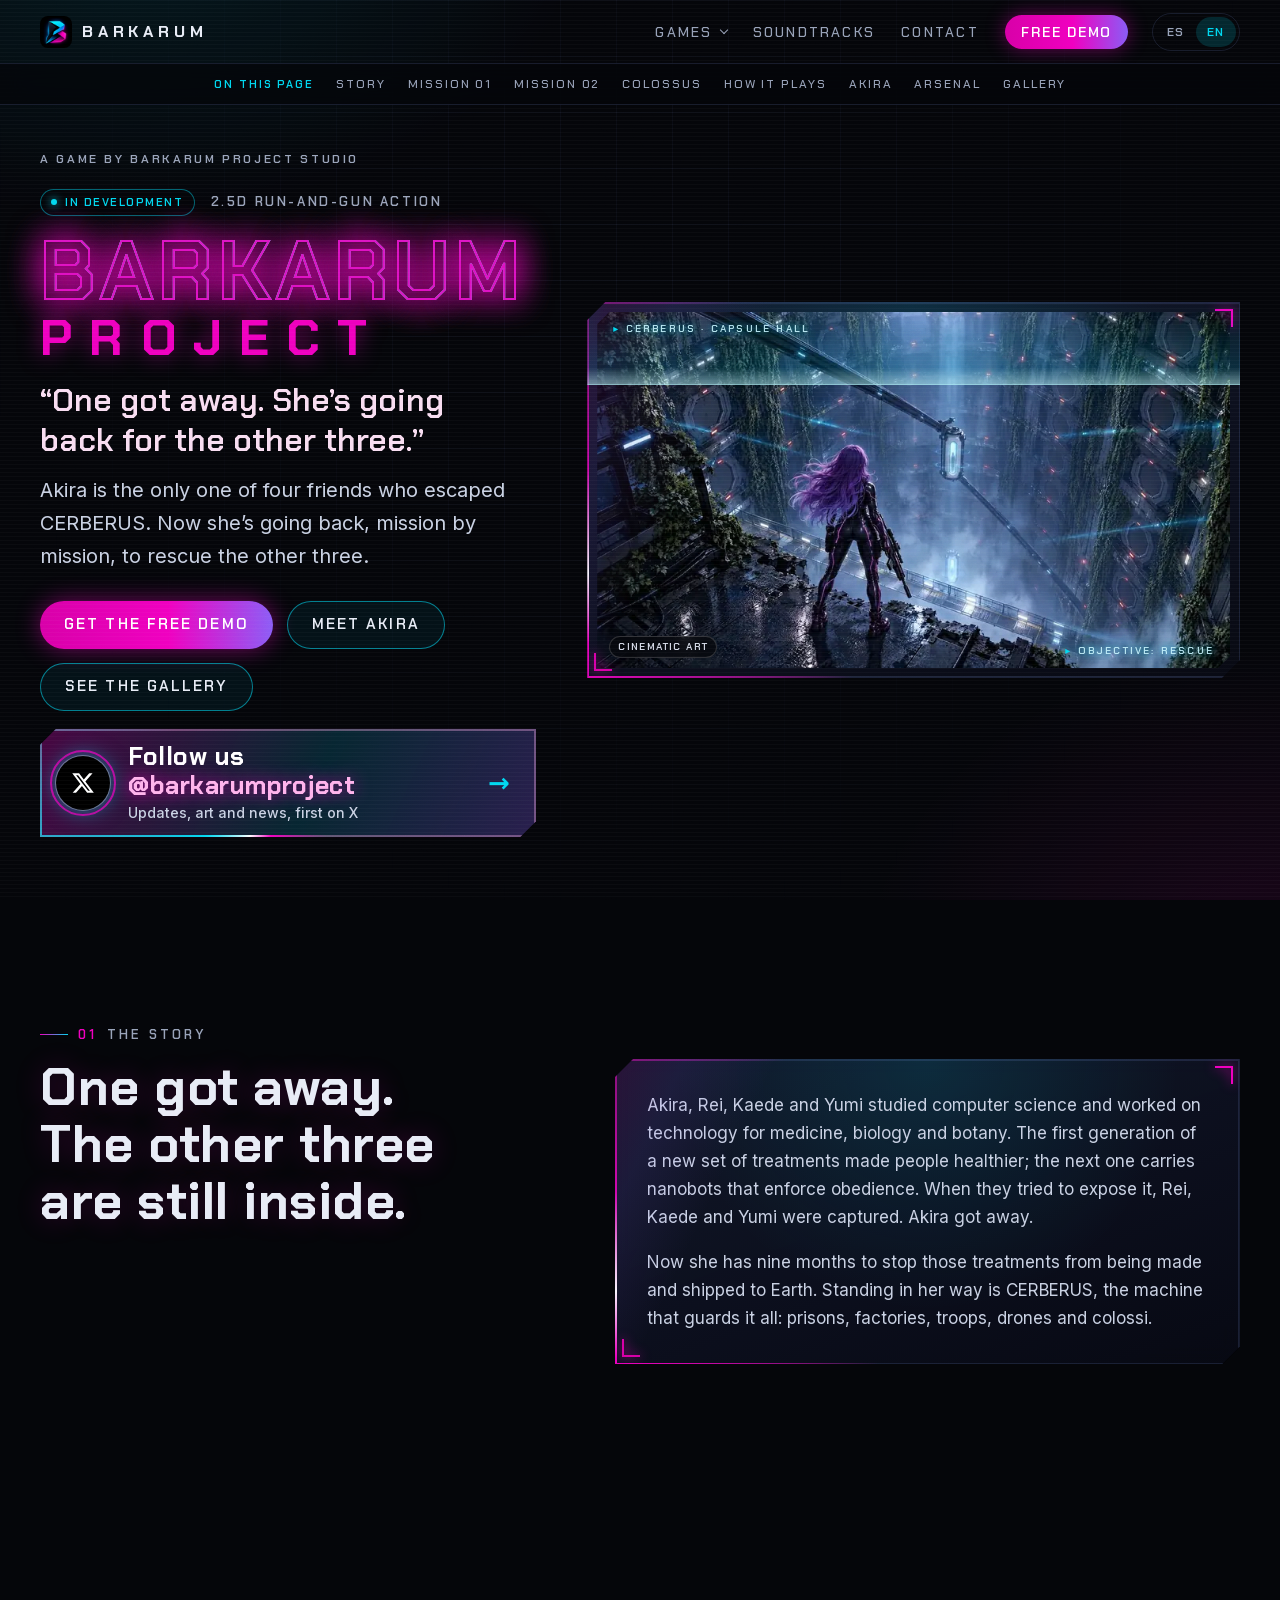
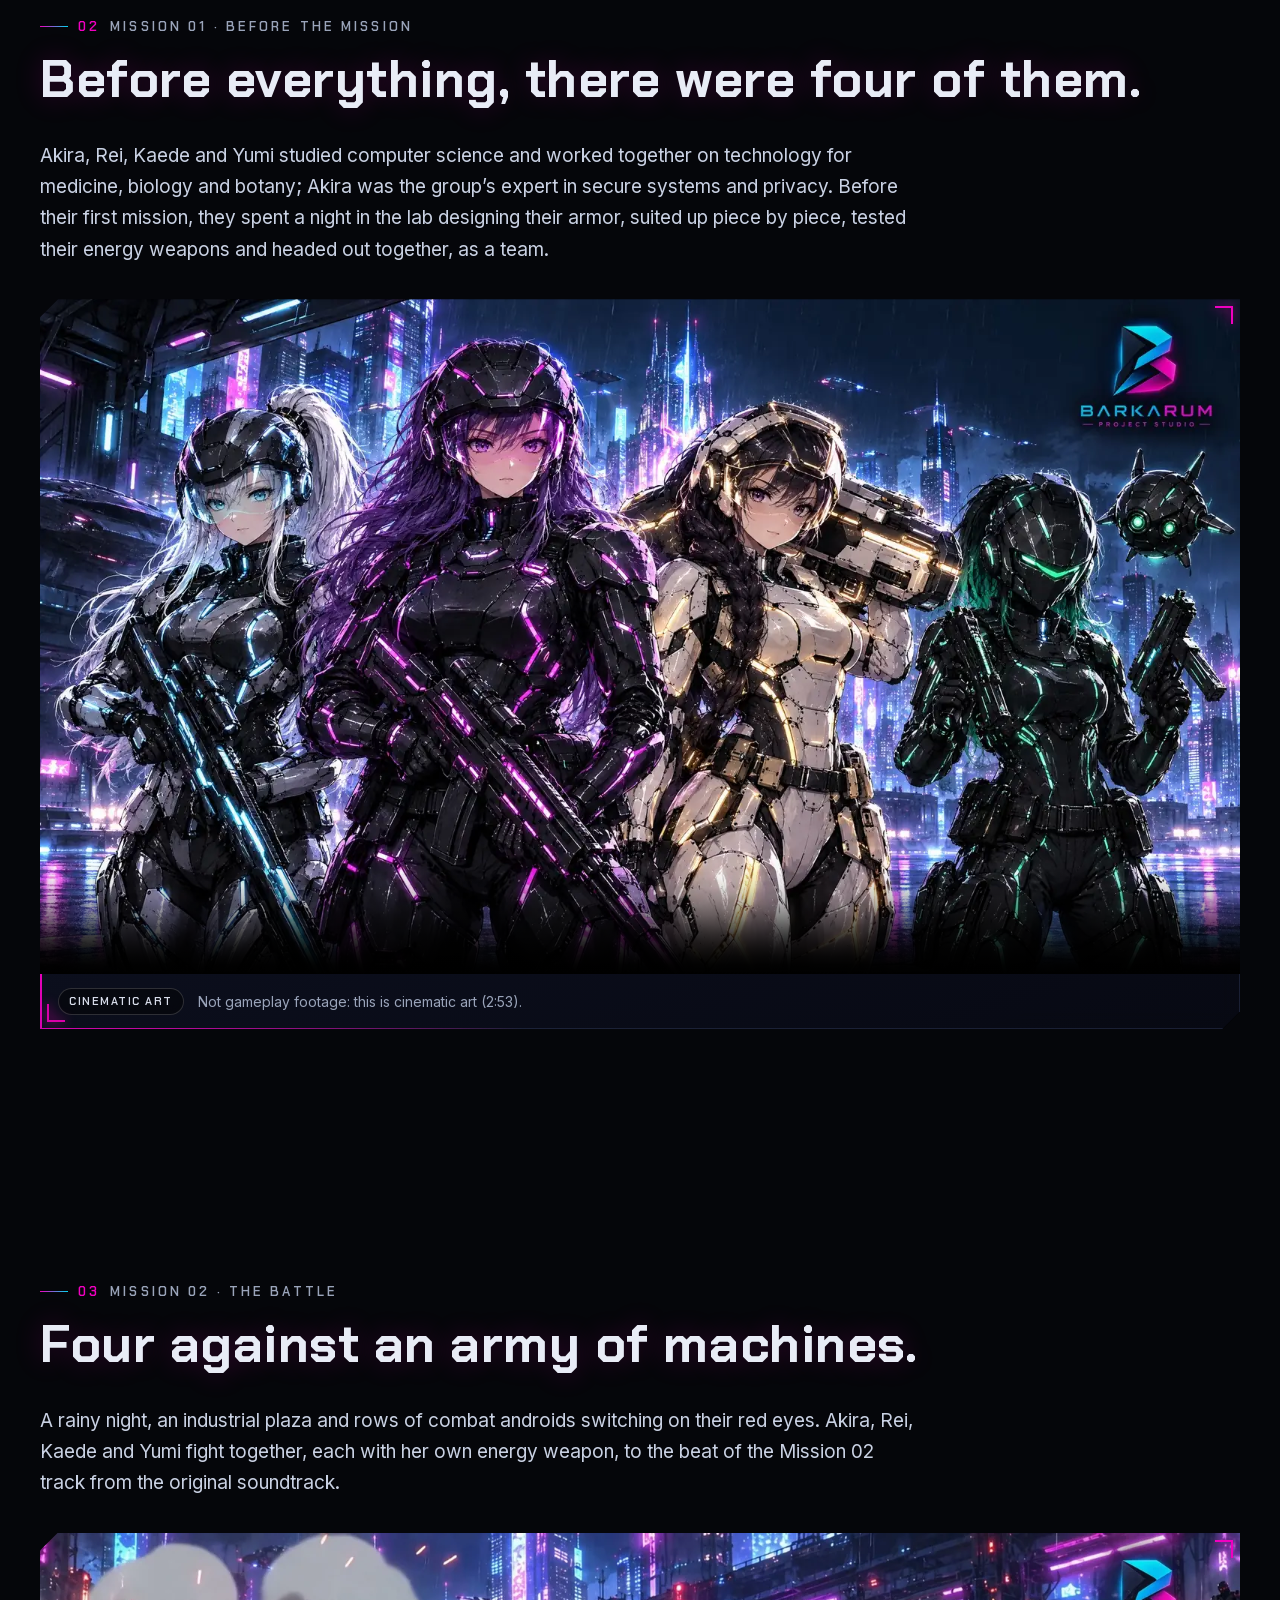
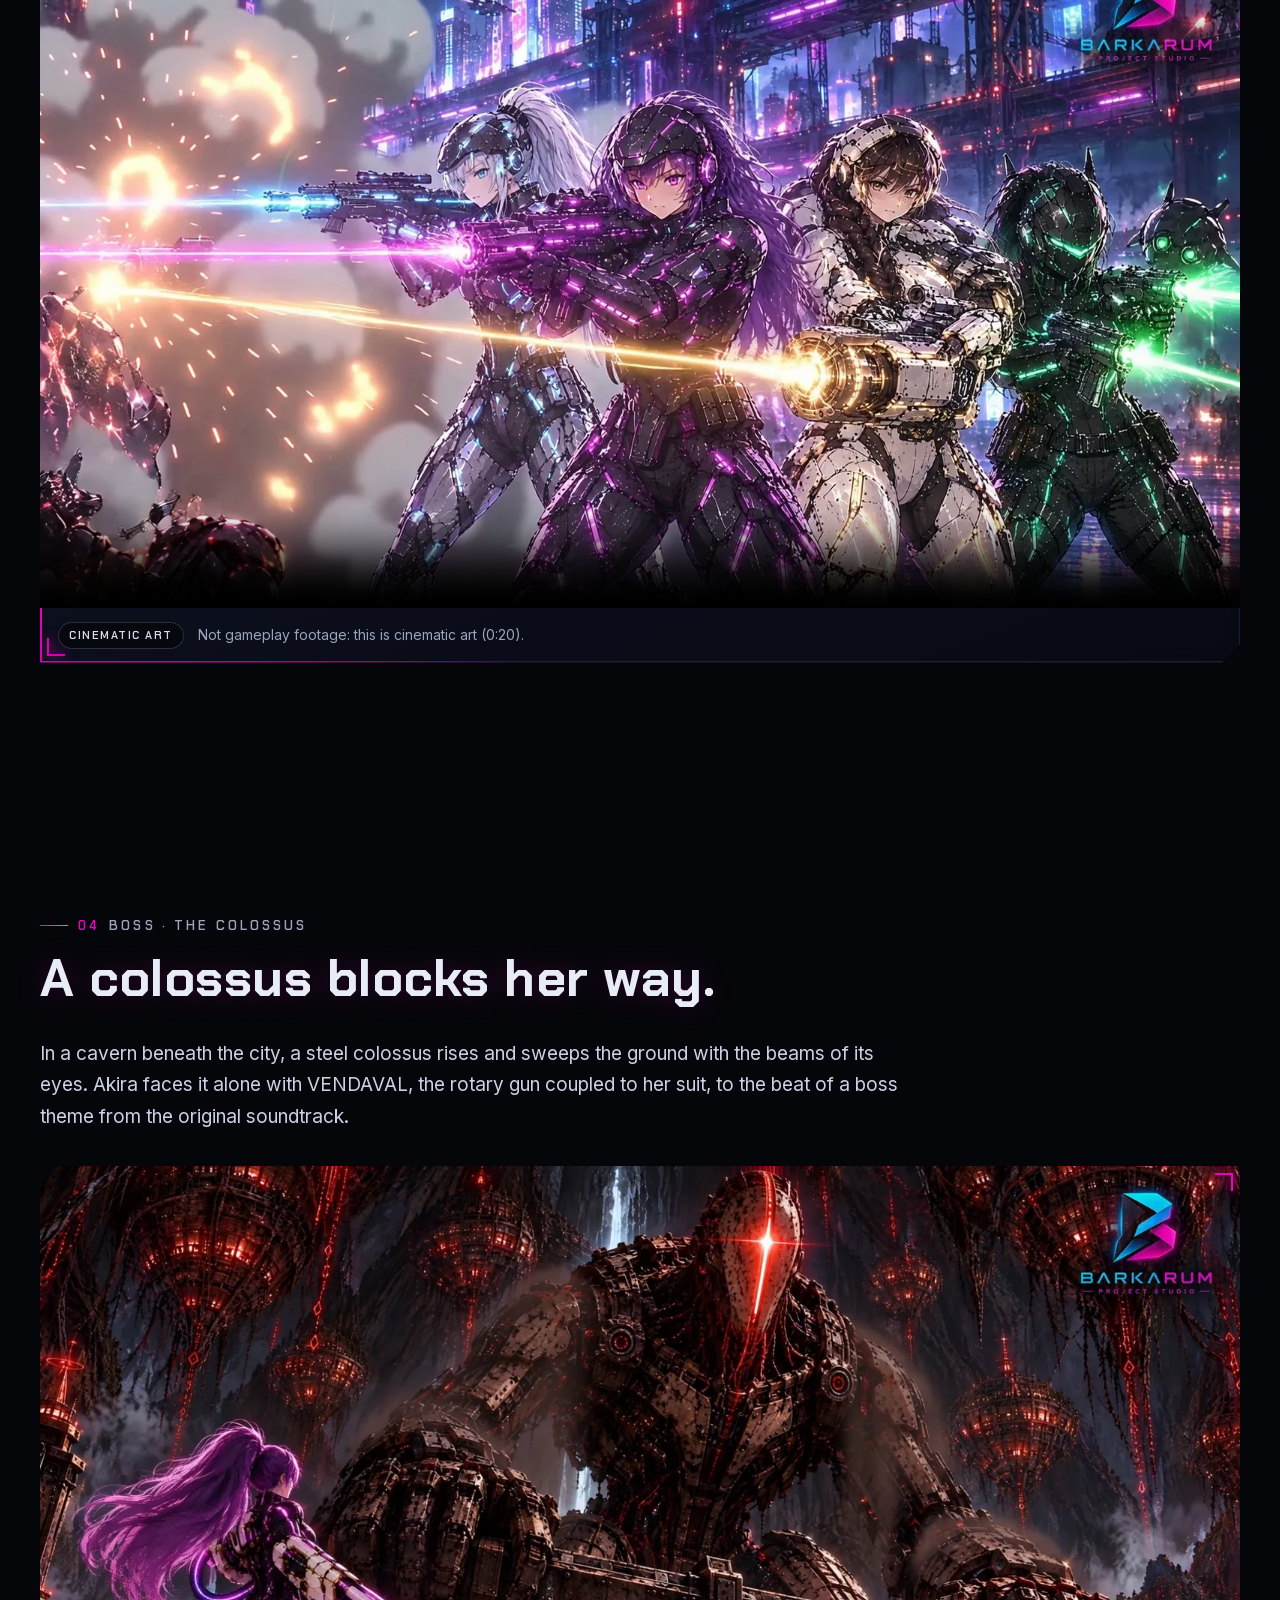
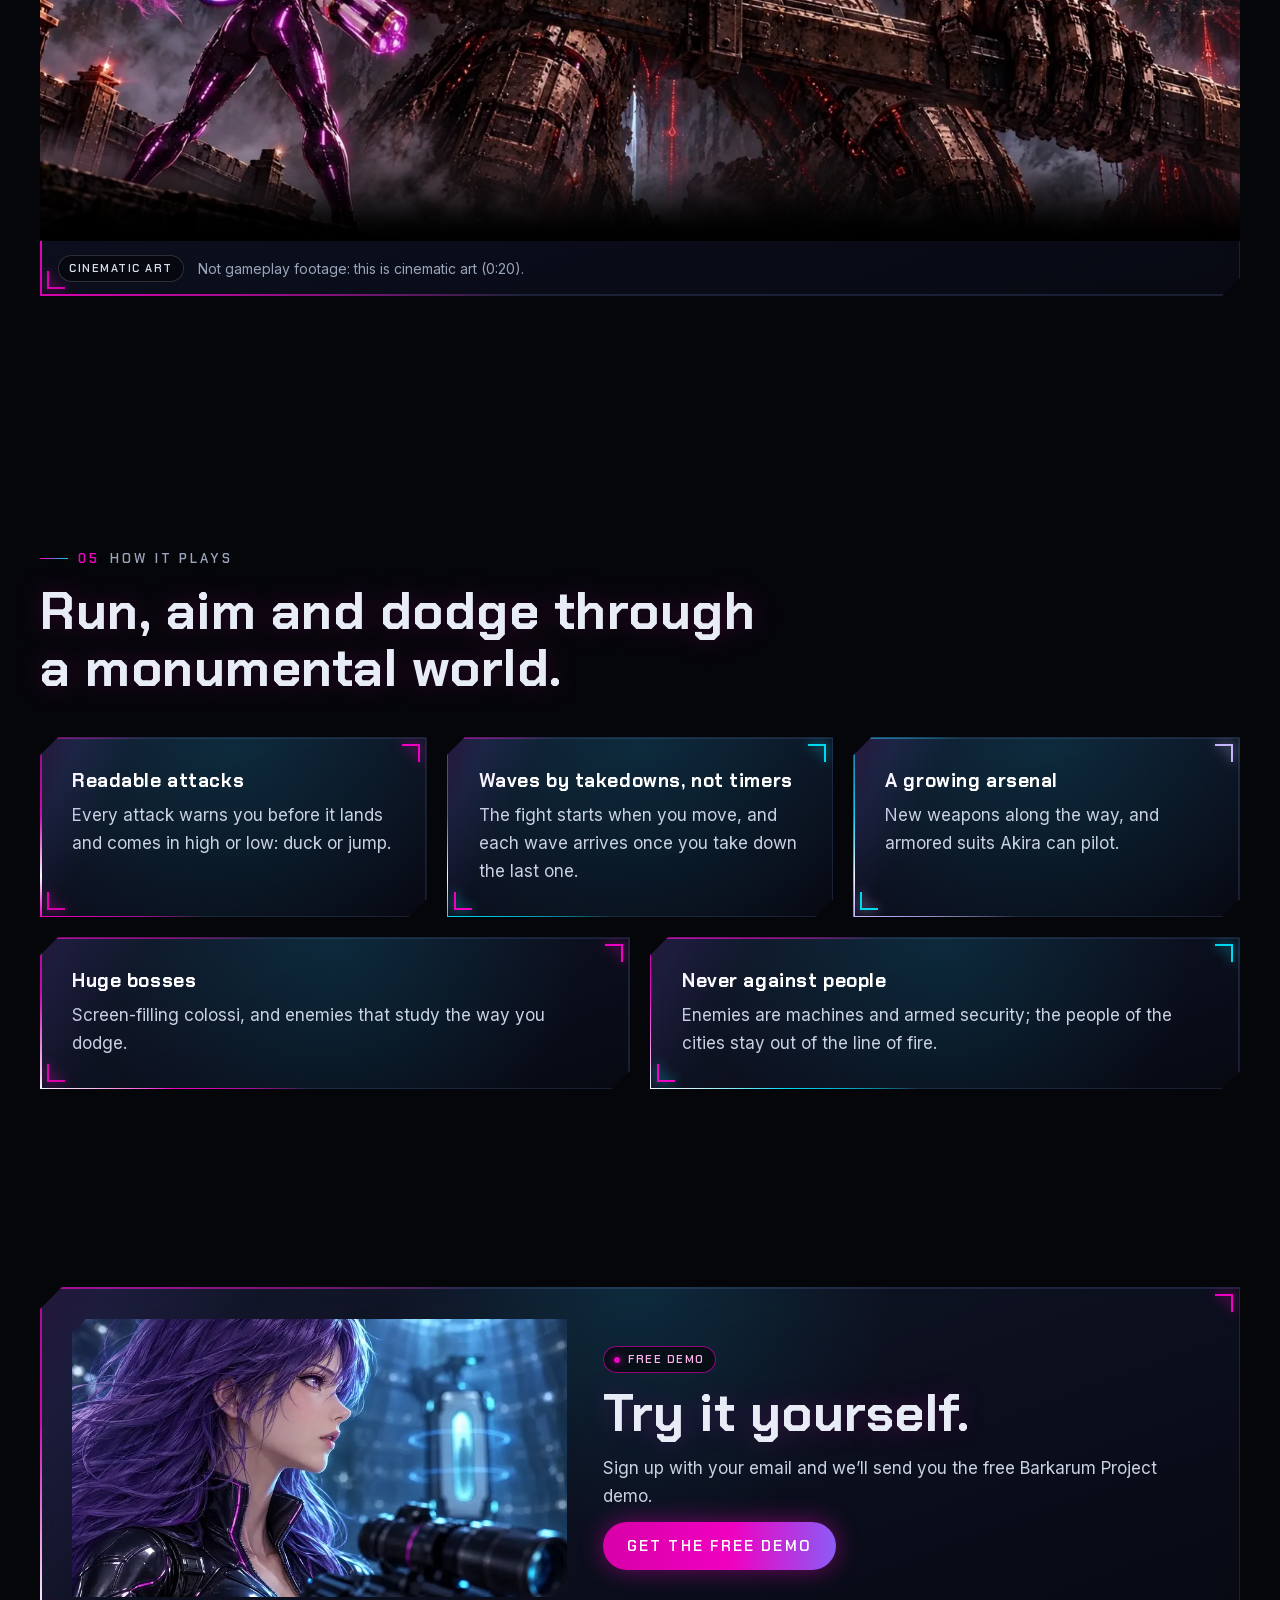
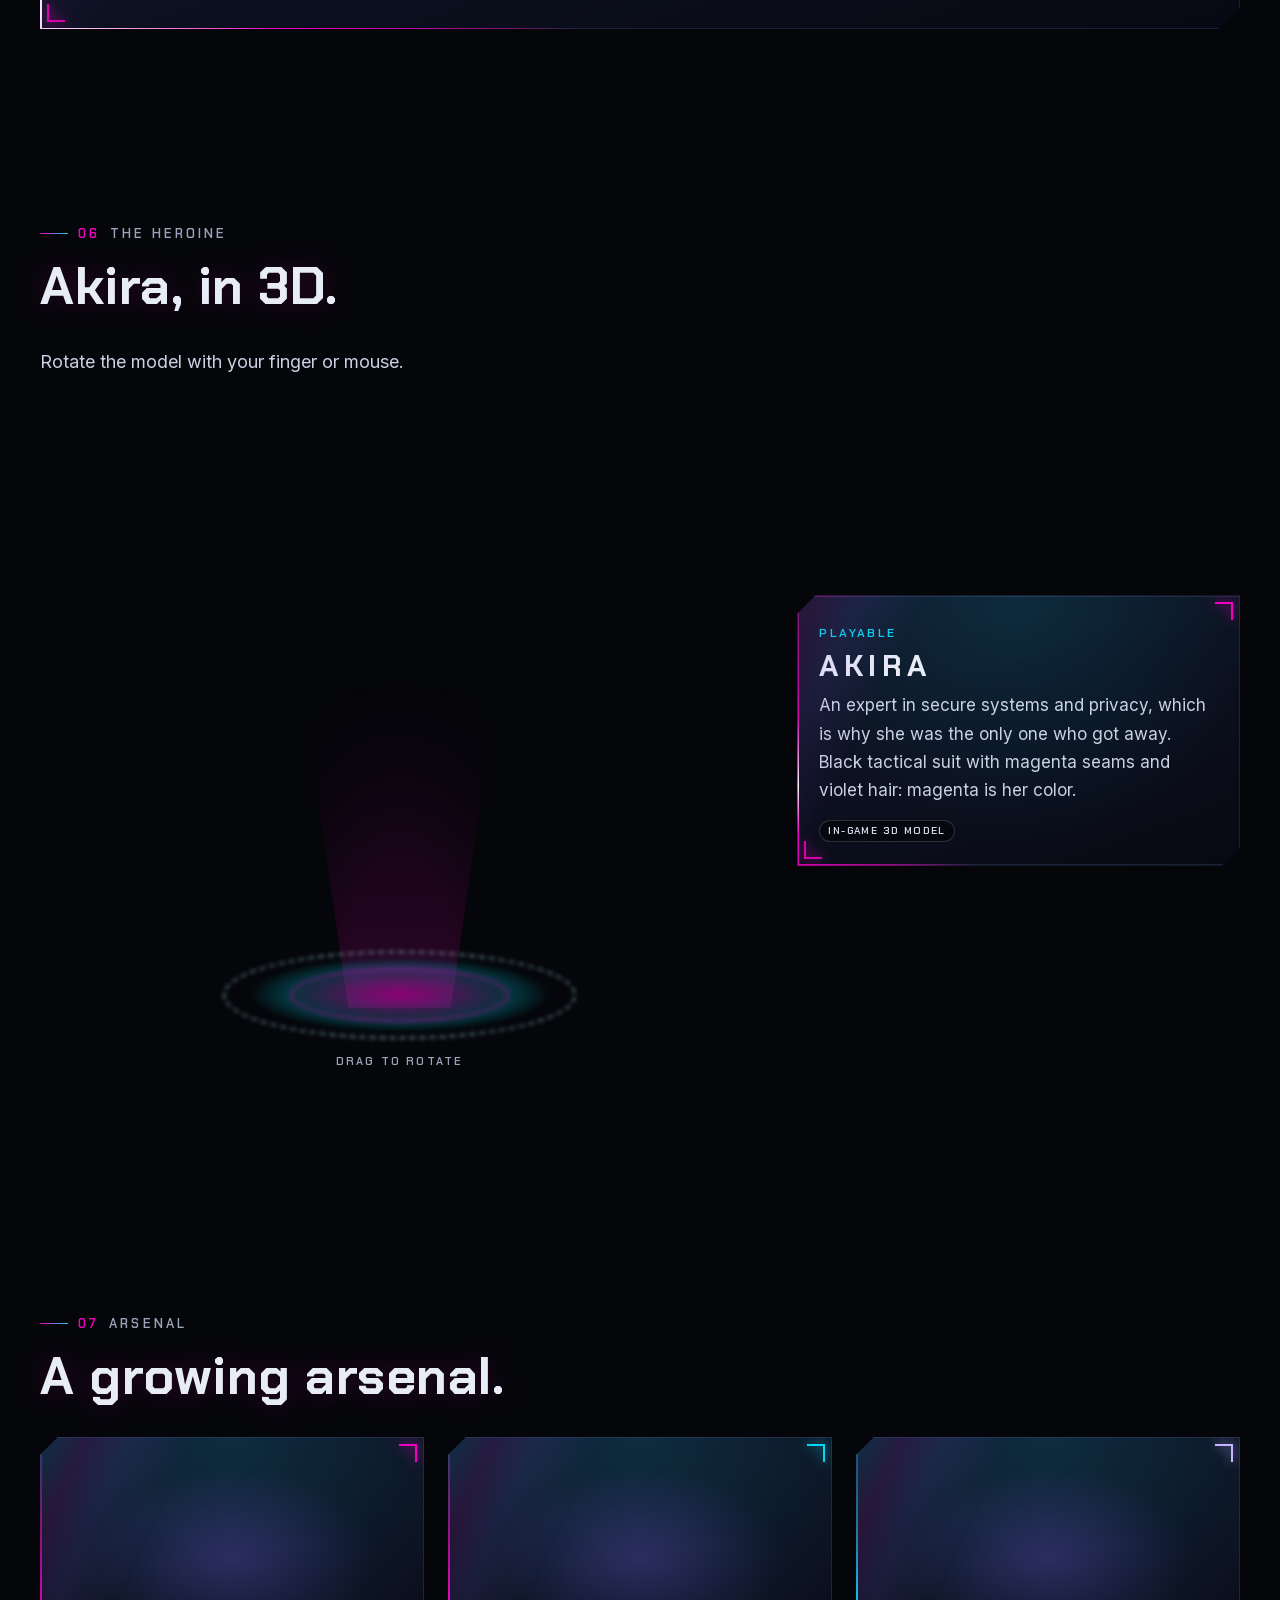
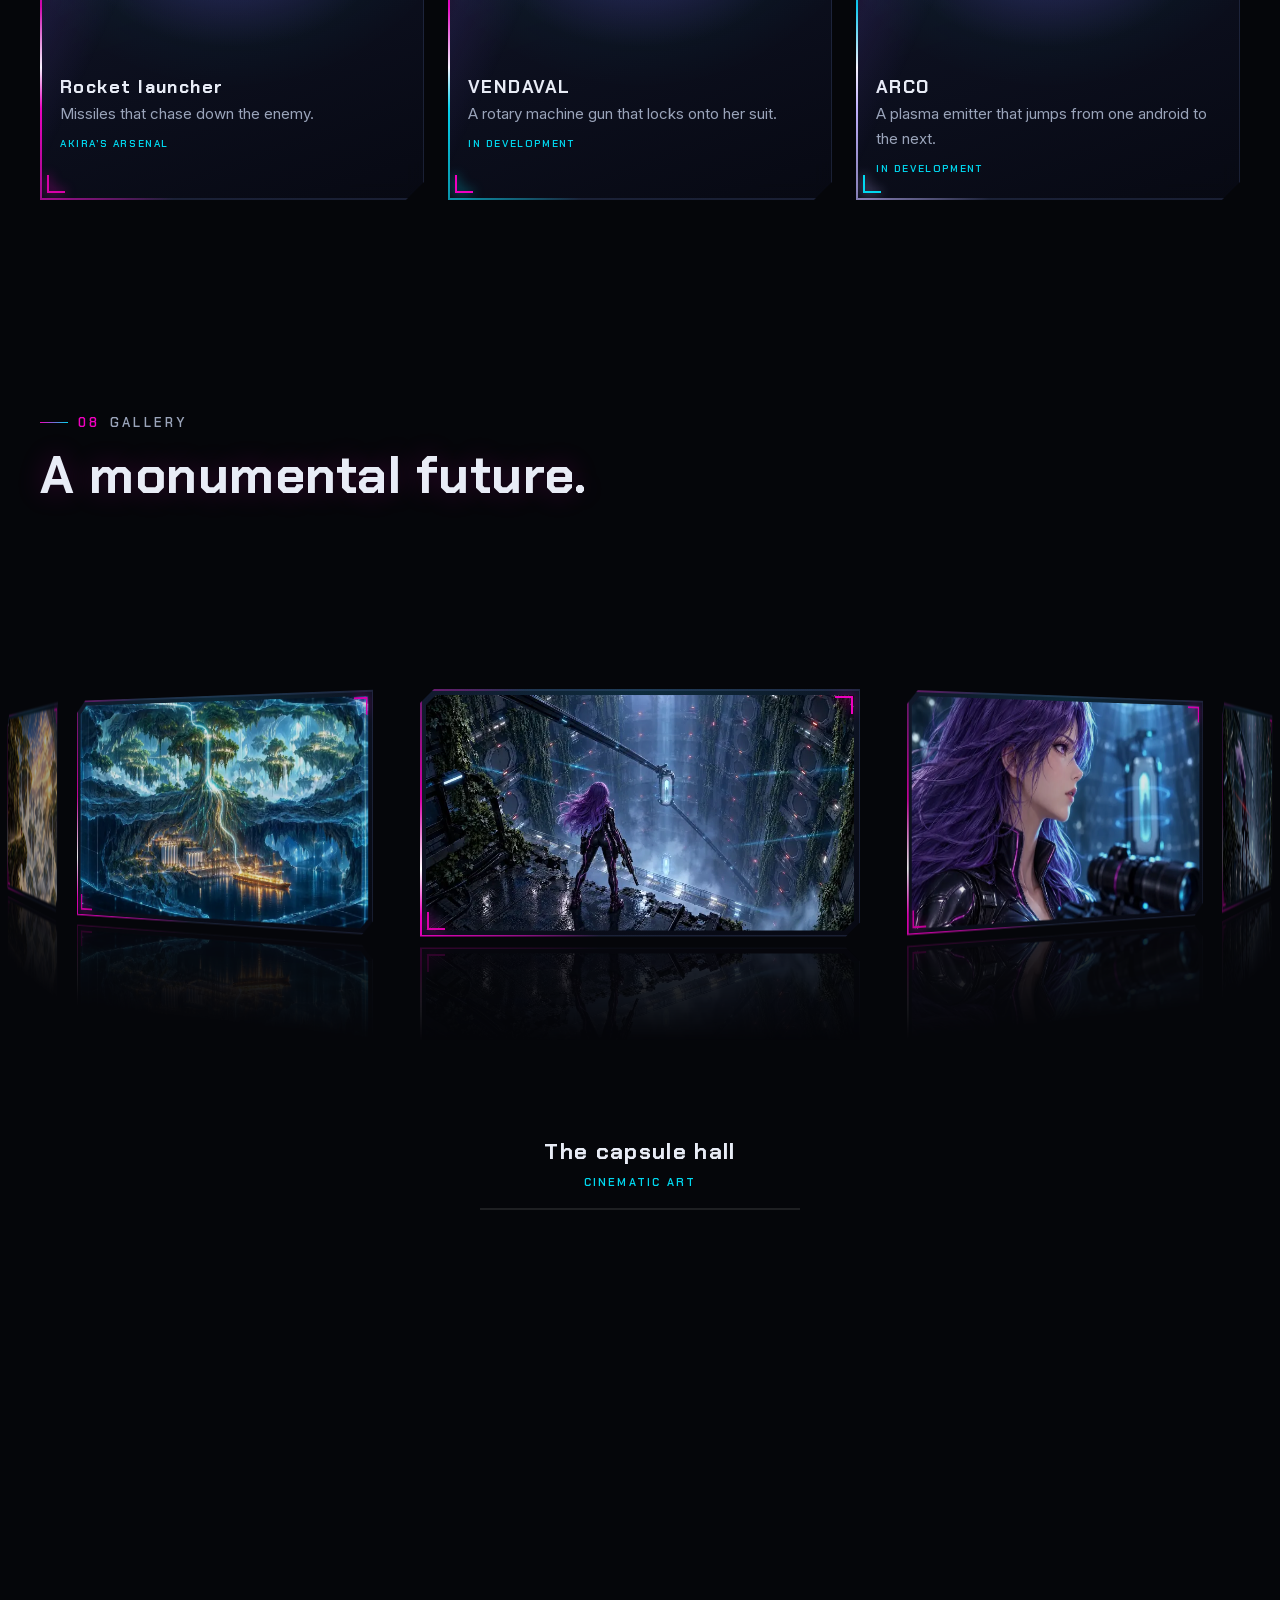
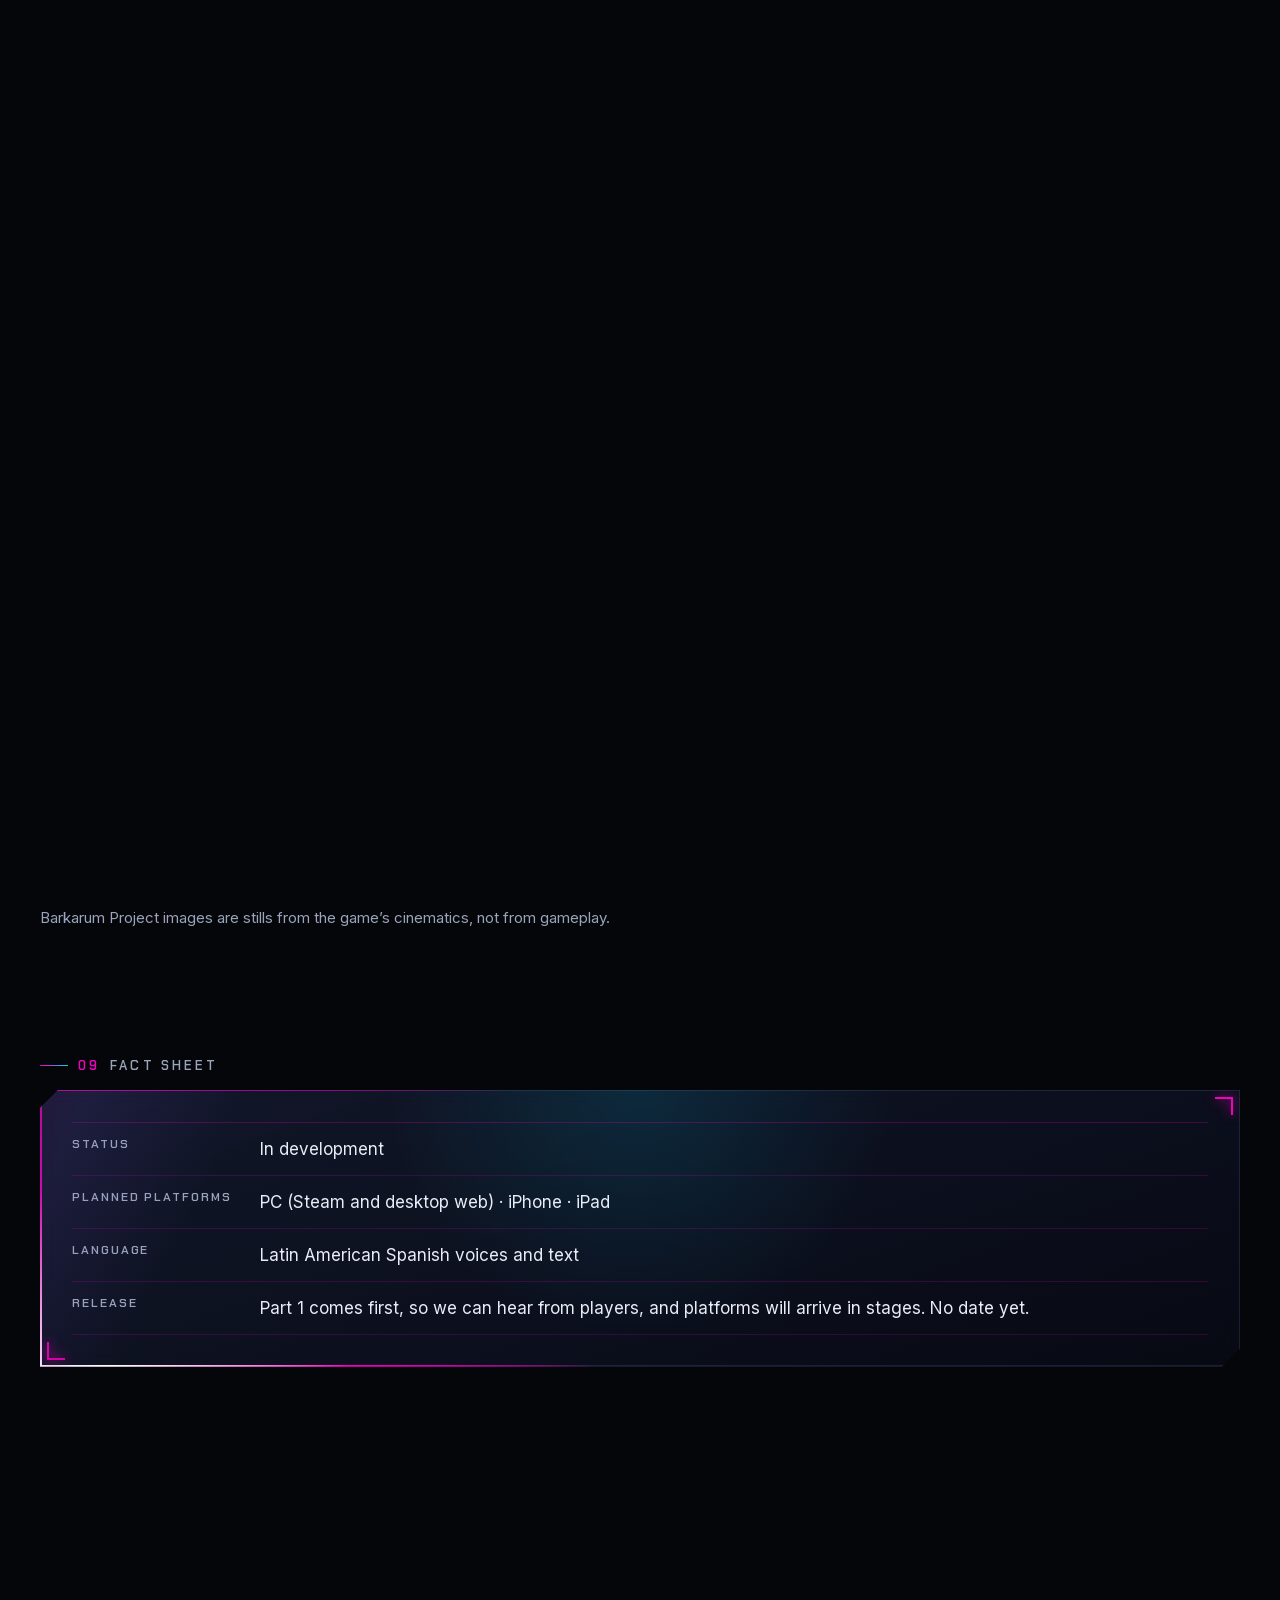
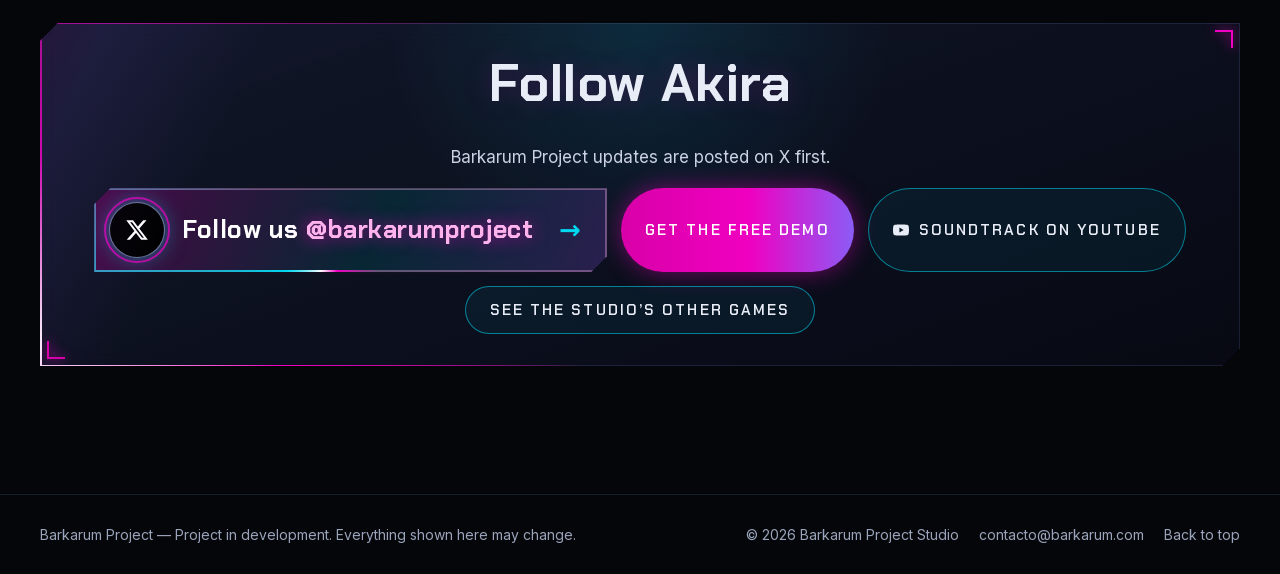
==== barkarum-project/index.html @ af3ad031 "Velocidad: pósters de video y model-viewer bajo demanda - Los pósters de los videos se ponen al acer" ====
<!doctype html>
<html lang="es" class="no-js">
<head>
<meta charset="utf-8">
<meta name="viewport" content="width=device-width, initial-scale=1, viewport-fit=cover">
<title data-i18n="meta.title">Barkarum Project | Acción run-and-gun 2.5D</title>
<meta name="description" data-i18n-content="meta.desc" content="Una escapó. Va por las otras tres. Akira atraviesa un futuro monumental en un juego de acción run-and-gun 2.5D, en desarrollo.">
<meta name="theme-color" content="#05060A">
<link rel="canonical" href="https://barkarum.com/barkarum-project/">
<link rel="icon" href="../img/favicon-32.png" sizes="32x32" type="image/png">
<link rel="apple-touch-icon" href="../img/apple-touch-icon.png">
<meta property="og:type" content="website">
<meta property="og:site_name" content="Barkarum Project Studio">
<meta property="og:title" content="Barkarum Project">
<meta property="og:description" content="Una escapó. Va por las otras tres. Acción run-and-gun 2.5D, en desarrollo.">
<meta property="og:url" content="https://barkarum.com/barkarum-project/">
<meta property="og:image" content="https://barkarum.com/img/bp-og.jpg">
<meta property="og:image:width" content="1200">
<meta property="og:image:height" content="630">
<meta name="twitter:card" content="summary_large_image">
<meta name="twitter:site" content="@barkarumproject">
<link rel="preload" href="../fonts/chakra-petch-700.woff2" as="font" type="font/woff2" crossorigin>
<link rel="preload" href="../fonts/inter-var.woff2" as="font" type="font/woff2" crossorigin>
<link rel="stylesheet" href="../css/styles.css">
<link rel="stylesheet" href="../css/holo.css">
<link rel="stylesheet" href="../css/bp.css">
<script src="../js/en-bp.js" defer></script>
<script src="../js/i18n.js" defer></script>
<script src="../js/holo.js" defer></script>
</head>
<body class="page-bp">
<canvas id="energy" aria-hidden="true" data-colors="240,0,192|0,216,240|139,92,246"></canvas>
<div class="fx-noise" aria-hidden="true"></div>
<div class="fx-scan" aria-hidden="true"></div>
<a class="skip" href="#historia" data-i18n="a11y.skip">Saltar al contenido</a>

<header class="topbar" id="topbar">
  <a class="brand" href="../index.html" aria-label="Barkarum Project Studio">
    <img src="../img/apple-touch-icon.png" alt="" width="32" height="32">
    <span>BARKARUM</span>
  </a>
  <nav class="nav" id="nav" aria-label="Principal" data-i18n-aria="nav.label">
    <div class="nav-global">
      <div class="nav-games">
        <button type="button" class="nav-games-btn" aria-haspopup="true" data-i18n="gnav.games">Juegos</button>
        <div class="nav-games-menu">
          <a href="../barkarum-project/index.html" aria-current="page"><strong>Barkarum Project</strong><span data-i18n="gnav.bp">Acción run-and-gun 2.5D</span></a>
          <a href="../nexus/index.html"><strong>NEXUS</strong><span data-i18n="gnav.nx">FPS de ciencia ficción</span></a>
          <a href="../index.html#sphere-of-rings"><strong>Sphere of Rings</strong><span data-i18n="gnav.sor">Puzzle 3D para iPhone y iPad</span></a>
        </div>
      </div>
      <a href="../index.html#bandas-sonoras" data-i18n="gnav.ost">Bandas sonoras</a>
      <a href="../index.html#contacto" data-i18n="gnav.contact">Contacto</a>
      <a class="nav-demo" href="../registro/index.html" data-i18n="gnav.demo">Demo gratis</a>
    </div>
    <div class="nav-page">
      <span class="nav-page-label" data-i18n="gnav.onpage">En esta página</span>
      <a href="#historia" data-i18n="bp.nav.story">Historia</a>
      <a href="#mision-01" data-i18n="bp.nav.film">Misión 01</a>
      <a href="#mision-02" data-i18n="bp.nav.battle">Misión 02</a>
      <a href="#coloso" data-i18n="bp.nav.colossus">Coloso</a>
      <a href="#jugabilidad" data-i18n="bp.nav.play">Cómo se juega</a>
      <a href="#akira">Akira</a>
      <a href="#arsenal" data-i18n="bp.nav.arsenal">Arsenal</a>
      <a href="#galeria" data-i18n="bp.nav.gallery">Galería</a>
    </div>
  </nav>
  <div class="topbar-tools">
    <div class="lang" role="group" aria-label="Idioma" data-i18n-aria="nav.lang">
      <button type="button" data-lang="es" aria-pressed="true">ES</button>
      <button type="button" data-lang="en" aria-pressed="false">EN</button>
    </div>
    <button type="button" class="menu-btn" id="menuBtn" aria-expanded="false" aria-controls="nav" data-i18n="nav.menu">Menú</button>
  </div>
</header>

<main>
  <!-- Portada -->
  <section class="bp-hero" id="inicio" data-hide-sticky>
    <div class="wrap bp-hero-inner">
      <div class="bp-hero-text reveal">
        <p class="bp-by"><a href="../index.html#juegos" data-i18n="bp.by">Un juego de Barkarum Project Studio</a></p>
        <p class="bp-hero-chips">
          <span class="chip chip-status" data-i18n="common.dev">En desarrollo</span>
          <span class="bp-eyebrow" data-i18n="bp.genre">Acción run-and-gun 2.5D</span>
        </p>
        <h1 class="bp-wordmark"><span class="glitch" data-text="BARKARUM">BARKARUM</span> <span>PROJECT</span></h1>
        <p class="bp-headline" data-i18n="bp.tagline">«Una escapó. Va por las otras tres.»</p>
        <p class="bp-sub" data-i18n="bp.sub">Akira es la única de cuatro amigas que escapó de CERBERUS. Ahora va misión por misión a rescatar a las otras tres.</p>
        <div class="bp-cta">
          <a class="btn btn-magenta" href="../registro/index.html" data-i18n="bp.cta.demo">Obtén la demo gratis</a>
          <a class="btn btn-ghost" href="#akira" data-i18n="bp.cta1">Conoce a Akira</a>
          <a class="btn btn-ghost" href="#galeria" data-i18n="bp.cta2">Ver galería</a>
        </div>
        <div class="follow-row">
          <a class="follow-x" href="https://x.com/barkarumproject" rel="noopener" target="_blank">
            <span class="follow-x-icon"><svg viewBox="0 0 24 24" aria-hidden="true"><path d="M18.244 2.25h3.308l-7.227 8.26 8.502 11.24H16.17l-5.214-6.817L4.99 21.75H1.68l7.73-8.835L1.254 2.25H8.08l4.713 6.231zm-1.161 17.52h1.833L7.084 4.126H5.117z"/></svg></span>
            <span class="follow-x-text">
              <span class="follow-x-main"><span data-i18n="follow.main">Síguenos en</span> <strong>@barkarumproject</strong></span>
              <span class="follow-x-sub" data-i18n="follow.sub">Avances, arte y anuncios, primero en X</span>
            </span>
            <span class="follow-x-arrow" aria-hidden="true">→</span>
          </a>
        </div>
      </div>
      <figure class="holo holo-frame holo-magenta bp-hero-art reveal" data-tilt>
        <img src="../img/bp-hero-1600.webp" srcset="../img/bp-hero-800.webp 800w, ../img/bp-hero-1600.webp 1600w" sizes="(max-width: 1000px) 100vw, 700px" width="1600" height="900" fetchpriority="high" alt="Akira, de espaldas, frente a una cápsula suspendida en una sala inmensa cubierta de enredaderas." data-i18n-alt="bp.hero_alt">
        <div class="scanline"></div>
        <span class="hud-label tl" data-i18n="bp.hud.place">CERBERUS · Sala de cápsulas</span>
        <span class="hud-label br" data-i18n="bp.hud.goal">Objetivo: rescate</span>
        <span class="chip chip-art" data-i18n="common.cine">Arte de cinemática</span>
        <div class="holo-sheen"></div>
      </figure>
    </div>
  </section>

  <!-- Historia -->
  <section class="section" id="historia">
    <div class="wrap">
      <p class="eyebrow reveal"><span>01</span> <span data-i18n="bp.story_title">La historia</span></p>
      <div class="bp-split reveal">
        <h2 data-i18n="bp.story_h">Una escapó. Las otras tres siguen dentro.</h2>
        <div class="holo holo-pad holo-magenta" data-tilt>
          <p data-i18n="bp.p1">Akira, Rei, Kaede y Yumi estudiaban informática y trabajaban en tecnología para la medicina, la biología y la botánica. La primera generación de unos tratamientos nuevos mejoró la salud de la gente; la siguiente trae nanobots que imponen obediencia. Cuando intentaron denunciarlo, Rei, Kaede y Yumi fueron capturadas. Akira escapó.</p>
          <p data-i18n="bp.p2">Ahora tiene nueve meses para impedir que esos tratamientos se fabriquen y lleguen a la Tierra. Enfrente está CERBERUS, el aparato que lo custodia todo: prisiones, fábricas, tropas, drones y colosos.</p>
          <div class="holo-sheen"></div>
        </div>
      </div>
    </div>
  </section>

    <!-- Misión 01: el video de la banda sonora original -->
  <section class="section" id="mision-01">
    <div class="wrap">
      <p class="eyebrow reveal"><span>02</span> <span data-i18n="bp.film.eyebrow">Misión 01 · Antes de la misión</span></p>
      <h2 class="reveal" data-i18n="bp.film.title">Antes de todo, eran cuatro.</h2>
      <p class="bp-film-lead reveal" data-i18n="bp.film.lead">Akira, Rei, Kaede y Yumi estudiaban informática y trabajaban juntas en tecnología para la medicina, la biología y la botánica; Akira era la experta del grupo en sistemas seguros y privacidad. Antes de su primera misión pasaron una noche en el laboratorio diseñando sus armaduras, se las pusieron pieza por pieza, probaron sus armas de energía y salieron juntas, como equipo.</p>
      <figure class="holo holo-magenta bp-film reveal">
        <video controls preload="none" playsinline data-poster="../img/bp-mision01-1600.webp" data-poster-small="../img/bp-mision01-800.webp" aria-label="Video de la Misión 01: antes de la misión" data-i18n-aria="bp.film.aria">
          <source src="../media/barkarum-project/mision-01-720p.mp4" type="video/mp4" media="(max-width: 760px)">
          <source src="../media/barkarum-project/mision-01.webm" type='video/webm; codecs="vp9, opus"'>
          <source src="../media/barkarum-project/mision-01-1080p.mp4" type="video/mp4">
        </video>
        <figcaption class="bp-film-cap">
          <span class="chip chip-art" data-i18n="common.cine">Arte de cinemática</span>
          <span data-i18n="bp.film.note">No es una captura del juego: es arte de cinemática (2:53).</span>
        </figcaption>
      </figure>
    </div>
  </section>

  <!-- Misión 02: la batalla, con la canción de la Misión 02 de la banda sonora original -->
  <section class="section" id="mision-02">
    <div class="wrap">
      <p class="eyebrow reveal"><span>03</span> <span data-i18n="bp.battle.eyebrow">Misión 02 · La batalla</span></p>
      <h2 class="reveal" data-i18n="bp.battle.title">Cuatro contra un ejército de máquinas.</h2>
      <p class="bp-film-lead reveal" data-i18n="bp.battle.lead">Una noche de lluvia, una plaza industrial y filas de androides de combate que encienden sus ojos rojos. Akira, Rei, Kaede y Yumi pelean juntas, cada una con su arma de energía, al ritmo de la canción de la Misión 02 de la banda sonora original.</p>
      <figure class="holo holo-magenta bp-film reveal">
        <video controls preload="none" playsinline data-poster="../img/bp-mision02-1600.webp" data-poster-small="../img/bp-mision02-800.webp" aria-label="Video de la Misión 02: la batalla" data-i18n-aria="bp.battle.aria">
          <source src="../media/barkarum-project/mision-02-720p.mp4" type="video/mp4" media="(max-width: 760px)">
          <source src="../media/barkarum-project/mision-02.webm" type='video/webm; codecs="vp9, opus"'>
          <source src="../media/barkarum-project/mision-02-1080p.mp4" type="video/mp4">
        </video>
        <figcaption class="bp-film-cap">
          <span class="chip chip-art" data-i18n="common.cine">Arte de cinemática</span>
          <span data-i18n="bp.battle.note">No es una captura del juego: es arte de cinemática (0:20).</span>
        </figcaption>
      </figure>
    </div>
  </section>

  <!-- El coloso: Akira contra un jefe, con un tema de jefe de la banda sonora original (sin su nombre) -->
  <section class="section" id="coloso">
    <div class="wrap">
      <p class="eyebrow reveal"><span>04</span> <span data-i18n="bp.colossus.eyebrow">Jefe · El coloso</span></p>
      <h2 class="reveal" data-i18n="bp.colossus.title">Un coloso le cierra el paso.</h2>
      <p class="bp-film-lead reveal" data-i18n="bp.colossus.lead">En una caverna bajo la ciudad, un coloso de acero se levanta y barre el suelo con los rayos de sus ojos. Akira lo enfrenta sola con VENDAVAL, la ametralladora rotativa acoplada a su traje, al ritmo de un tema de jefe de la banda sonora original.</p>
      <figure class="holo holo-magenta bp-film reveal">
        <video controls preload="none" playsinline data-poster="../img/bp-coloso-video-1600.webp" data-poster-small="../img/bp-coloso-video-800.webp" aria-label="Video: Akira contra el coloso" data-i18n-aria="bp.colossus.aria">
          <source src="../media/barkarum-project/coloso-720p.mp4" type="video/mp4" media="(max-width: 760px)">
          <source src="../media/barkarum-project/coloso.webm" type='video/webm; codecs="vp9, opus"'>
          <source src="../media/barkarum-project/coloso-1080p.mp4" type="video/mp4">
        </video>
        <figcaption class="bp-film-cap">
          <span class="chip chip-art" data-i18n="common.cine">Arte de cinemática</span>
          <span data-i18n="bp.colossus.note">No es una captura del juego: es arte de cinemática (0:20).</span>
        </figcaption>
      </figure>
    </div>
  </section>

  <!-- Cómo se juega -->
  <section class="section" id="jugabilidad">
    <div class="wrap">
      <p class="eyebrow reveal"><span>05</span> <span data-i18n="bp.play_title">Cómo se juega</span></p>
      <h2 class="reveal" data-i18n="bp.play_h">Corre, apunta y esquiva en un mundo monumental.</h2>
      <ul class="bp-features" role="list">
        <li class="holo holo-pad holo-magenta reveal" data-tilt><strong data-i18n="bp.f1_t">Ataques que se leen</strong><span data-i18n="bp.f1_d">Cada ataque avisa antes de golpear y llega alto o bajo: te agachas o saltas.</span><div class="holo-sheen"></div></li>
        <li class="holo holo-pad reveal" data-tilt><strong data-i18n="bp.f2_t">Oleadas por bajas, no por reloj</strong><span data-i18n="bp.f2_d">El combate empieza cuando tú te mueves, y cada oleada llega cuando derribas la anterior.</span><div class="holo-sheen"></div></li>
        <li class="holo holo-pad holo-violet reveal" data-tilt><strong data-i18n="bp.f3_t">Un arsenal que crece</strong><span data-i18n="bp.f3_d">Nuevas armas en el camino y armaduras que Akira puede pilotar.</span><div class="holo-sheen"></div></li>
        <li class="holo holo-pad holo-magenta reveal" data-tilt><strong data-i18n="bp.f4_t">Jefes enormes</strong><span data-i18n="bp.f4_d">Colosos que llenan la pantalla y enemigos que estudian cómo esquivas.</span><div class="holo-sheen"></div></li>
        <li class="holo holo-pad reveal" data-tilt><strong data-i18n="bp.f5_t">Nunca contra personas</strong><span data-i18n="bp.f5_d">Los enemigos son máquinas y seguridad armada; la gente de las ciudades queda fuera de la línea de fuego.</span><div class="holo-sheen"></div></li>
      </ul>
    </div>
  </section>

  <!-- Demo gratis a mitad de la página -->
  <section class="section cta-band-section" data-hide-sticky>
    <div class="wrap">
      <div class="holo holo-pad holo-magenta cta-band reveal">
        <figure class="cta-band-art"><img src="../img/bp-perfil-800.webp" width="800" height="450" loading="lazy" alt=""></figure>
        <div class="cta-band-text">
          <p class="chip chip-status" data-i18n="bp.demo.chip">Demo gratis</p>
          <h2 data-i18n="bp.demo.title">Pruébalo tú.</h2>
          <p data-i18n="bp.demo.p">Regístrate con tu correo y te enviaremos la demo gratis de Barkarum Project.</p>
          <a class="btn btn-magenta" href="../registro/index.html" data-i18n="bp.cta.demo">Obtén la demo gratis</a>
        </div>
        <div class="holo-sheen"></div>
      </div>
    </div>
  </section>

  <!-- Akira en 3D -->
  <section class="section" id="akira">
    <div class="wrap">
      <p class="eyebrow reveal"><span>06</span> <span data-i18n="bp.akira_eyebrow">La protagonista</span></p>
      <h2 class="reveal" data-i18n="bp.akira_h">Akira, en 3D.</h2>
      <p class="bp-lead reveal" data-i18n="bp.akira_lead">Gira el modelo con el dedo o el mouse.</p>
      <div class="bp-solo">
        <div class="stage reveal">
          <div class="stage-beam" aria-hidden="true"></div>
          <div class="stage-base" aria-hidden="true"></div>
          <model-viewer src="../models/bp-akira.glb" poster="../img/bp-perfil-800.webp" alt="Modelo 3D de Akira" data-i18n-alt="bp.akira_alt" camera-controls auto-rotate auto-rotate-delay="0" rotation-per-second="18deg" interaction-prompt="none" shadow-intensity="0" exposure="1.1" environment-image="neutral" camera-orbit="90deg 84deg 105%" loading="lazy" touch-action="pan-y"></model-viewer>
          <p class="stage-hint" data-i18n="bp.hint">Arrastra para girar</p>
        </div>
        <div class="holo holo-magenta body-info reveal" data-tilt>
          <span class="role" data-i18n="bp.akira_role">La jugable</span>
          <h3>AKIRA</h3>
          <p data-i18n="bp.akira_d">Experta en sistemas seguros y privacidad, y por eso la única que escapó. Traje táctico negro con costuras magenta y cabello violeta: el magenta es su color.</p>
          <span class="chip chip-art" data-i18n="bp.model3d">Modelo 3D del juego</span>
          <div class="holo-sheen"></div>
        </div>
      </div>
    </div>
  </section>

  <!-- Arsenal en 3D -->
  <section class="section" id="arsenal">
    <div class="wrap">
      <p class="eyebrow reveal"><span>07</span> <span data-i18n="bp.nav.arsenal">Arsenal</span></p>
      <h2 class="reveal" data-i18n="bp.arsenal_h">Un arsenal que crece.</h2>
      <div class="weapons">
        <article class="holo holo-magenta weapon reveal" data-tilt>
          <model-viewer src="../models/bp-lanzacohetes.glb" alt="Lanzacohetes" data-i18n-alt="bp.w1.n" auto-rotate auto-rotate-delay="0" rotation-per-second="24deg" camera-controls interaction-prompt="none" exposure="1.2" environment-image="neutral" camera-orbit="30deg 78deg 70%" field-of-view="26deg" loading="lazy" touch-action="pan-y"></model-viewer>
          <h3 data-i18n="bp.w1.n">Lanzacohetes</h3>
          <p data-i18n="bp.w1.d">Misiles que persiguen al enemigo.</p>
          <span class="tag" data-i18n="bp.w1.tag">Arsenal de Akira</span>
          <div class="holo-sheen"></div>
        </article>
        <article class="holo weapon reveal" data-tilt>
          <model-viewer src="../models/bp-vendaval.glb" alt="VENDAVAL" auto-rotate auto-rotate-delay="0" rotation-per-second="24deg" camera-controls interaction-prompt="none" exposure="1.2" environment-image="neutral" camera-orbit="30deg 78deg 70%" field-of-view="26deg" loading="lazy" touch-action="pan-y"></model-viewer>
          <h3>VENDAVAL</h3>
          <p data-i18n="bp.w2.d">Ametralladora rotativa que se acopla al traje.</p>
          <span class="tag" data-i18n="common.dev">En desarrollo</span>
          <div class="holo-sheen"></div>
        </article>
        <article class="holo holo-violet weapon reveal" data-tilt>
          <model-viewer src="../models/bp-arco.glb" alt="ARCO" auto-rotate auto-rotate-delay="0" rotation-per-second="24deg" camera-controls interaction-prompt="none" exposure="1.2" environment-image="neutral" camera-orbit="30deg 78deg 80%" field-of-view="28deg" loading="lazy" touch-action="pan-y"></model-viewer>
          <h3>ARCO</h3>
          <p data-i18n="bp.w3.d">Emisor de plasma que salta de un androide a otro.</p>
          <span class="tag" data-i18n="common.dev">En desarrollo</span>
          <div class="holo-sheen"></div>
        </article>
      </div>
    </div>
  </section>

  <!-- Carrete 3D -->
  <section class="reel" id="galeria" aria-labelledby="bp-gal-title">
    <div class="reel-sticky">
      <div class="wrap">
        <p class="eyebrow"><span>08</span> <span data-i18n="bp.nav.gallery">Galería</span></p>
        <h2 id="bp-gal-title" data-i18n="bp.gal_h">Un futuro monumental.</h2>
      </div>
      <div class="reel-scene">
        <div class="reel-ring">
          <figure class="reel-card" role="button" tabindex="0" data-full="../img/bp-hero-1600.webp"><div class="holo holo-magenta"><img src="../img/bp-hero-800.webp" loading="lazy" alt="Akira, de espaldas, frente a una cápsula suspendida en una sala inmensa cubierta de enredaderas." data-i18n-alt="bp.hero_alt"></div><figcaption class="sr-only" data-i18n="bp.c.capsula">La sala de cápsulas</figcaption></figure>
          <figure class="reel-card" role="button" tabindex="-1" data-full="../img/bp-perfil-1600.webp"><div class="holo holo-magenta"><img src="../img/bp-perfil-800.webp" loading="lazy" alt="Akira de perfil, con el cabello violeta, apunta junto a una cápsula iluminada." data-i18n-alt="bp.a.perfil"></div><figcaption class="sr-only" data-i18n="bp.c.perfil">Akira</figcaption></figure>
          <figure class="reel-card" role="button" tabindex="-1" data-full="../img/bp-silueta-1600.webp"><div class="holo holo-magenta"><img src="../img/bp-silueta-800.webp" loading="lazy" alt="La silueta de Akira, con un láser rojo cruzando la sala." data-i18n-alt="bp.a.silueta"></div><figcaption class="sr-only" data-i18n="bp.c.silueta">Bajo la mira</figcaption></figure>
          <figure class="reel-card" role="button" tabindex="-1" data-full="../img/bp-ciudad-1600.webp"><div class="holo holo-magenta"><img src="../img/bp-ciudad-800.webp" loading="lazy" alt="Una ciudad de torres y puentes sobre un abismo, al caer la noche." data-i18n-alt="bp.g1_alt"></div><figcaption class="sr-only" data-i18n="bp.g1_cap">La ciudad al caer la noche</figcaption></figure>
          <figure class="reel-card" role="button" tabindex="-1" data-full="../img/bp-fabrica-1600.webp"><div class="holo holo-magenta"><img src="../img/bp-fabrica-800.webp" loading="lazy" alt="Filas de cuerpos mecánicos colgando en una fábrica de CERBERUS entre metal fundido." data-i18n-alt="bp.a.fabrica"></div><figcaption class="sr-only" data-i18n="bp.c.fabrica">Las fábricas de CERBERUS</figcaption></figure>
          <figure class="reel-card" role="button" tabindex="-1" data-full="../img/bp-fundicion-1600.webp"><div class="holo holo-magenta"><img src="../img/bp-fundicion-800.webp" loading="lazy" alt="Akira, con traje negro de costuras magenta, en una fundición con metal fundido." data-i18n-alt="bp.g2_alt"></div><figcaption class="sr-only" data-i18n="bp.g2_cap">Akira en la fundición</figcaption></figure>
          <figure class="reel-card" role="button" tabindex="-1" data-full="../img/bp-armadura-1600.webp"><div class="holo holo-magenta"><img src="../img/bp-armadura-800.webp" loading="lazy" alt="Una armadura pilotable con luces magenta avanza por la fundición." data-i18n-alt="bp.a.armadura"></div><figcaption class="sr-only" data-i18n="bp.c.armadura">Armadura pilotable</figcaption></figure>
          <figure class="reel-card" role="button" tabindex="-1" data-full="../img/bp-alarma-1600.webp"><div class="holo holo-magenta"><img src="../img/bp-alarma-800.webp" loading="lazy" alt="Un pasillo de servidores bañado en láseres rojos de alarma." data-i18n-alt="bp.a.alarma"></div><figcaption class="sr-only" data-i18n="bp.c.alarma">Alarma de CERBERUS</figcaption></figure>
          <figure class="reel-card" role="button" tabindex="-1" data-full="../img/bp-coloso-1600.webp"><div class="holo holo-magenta"><img src="../img/bp-coloso-800.webp" loading="lazy" alt="Un guardián mecánico gigante de CERBERUS, iluminado en rojo de alarma." data-i18n-alt="bp.g3_alt"></div><figcaption class="sr-only" data-i18n="bp.g3_cap">Un guardián de CERBERUS</figcaption></figure>
          <figure class="reel-card" role="button" tabindex="-1" data-full="../img/bp-moto-1600.webp"><div class="holo holo-magenta"><img src="../img/bp-moto-800.webp" loading="lazy" alt="Akira sobre una moto-armadura negra con luces naranjas en un hangar." data-i18n-alt="bp.a.moto"></div><figcaption class="sr-only" data-i18n="bp.c.moto">La moto-armadura</figcaption></figure>
          <figure class="reel-card" role="button" tabindex="-1" data-full="../img/bp-biosfera-1600.webp"><div class="holo holo-magenta"><img src="../img/bp-biosfera-800.webp" loading="lazy" alt="Islas flotantes cubiertas de árboles y cascadas sobre un mar de nubes." data-i18n-alt="bp.g4_alt"></div><figcaption class="sr-only" data-i18n="bp.g4_cap">Una biosfera de islas flotantes</figcaption></figure>
          <figure class="reel-card" role="button" tabindex="-1" data-full="../img/bp-mapa-1600.webp"><div class="holo holo-magenta"><img src="../img/bp-mapa-800.webp" loading="lazy" alt="Un mapa holográfico de una ciudad bajo raíces gigantes y cascadas." data-i18n-alt="bp.a.mapa"></div><figcaption class="sr-only" data-i18n="bp.c.mapa">Mapa táctico</figcaption></figure>
        </div>
      </div>
      <div class="reel-caption" aria-live="polite"><strong>La sala de cápsulas</strong><span data-i18n="common.cine">Arte de cinemática</span></div>
      <div class="reel-progress" aria-hidden="true"><i></i></div>
    </div>
  </section>
  <div class="wrap"><p class="bp-note" data-i18n="bp.gallery_note">Las imágenes de Barkarum Project salen de las cinemáticas del juego, no de partidas.</p></div>

  <!-- Datos -->
  <section class="section" id="datos">
    <div class="wrap">
      <p class="eyebrow reveal"><span>09</span> <span data-i18n="bp.facts_eyebrow">Ficha</span></p>
      <div class="holo holo-pad holo-magenta reveal" data-tilt>
        <dl class="facts">
          <div><dt data-i18n="bp.k_status">Estado</dt><dd data-i18n="common.dev">En desarrollo</dd></div>
          <div><dt data-i18n="bp.k_platforms">Plataformas previstas</dt><dd data-i18n="bp.v_platforms">PC (Steam y web de escritorio) · iPhone · iPad</dd></div>
          <div><dt data-i18n="bp.k_lang">Idioma</dt><dd data-i18n="bp.v_lang">Voces y textos en español latinoamericano</dd></div>
          <div><dt data-i18n="bp.k_release">Lanzamiento</dt><dd data-i18n="bp.v_release">Primero saldrá una Parte 1 para escuchar a los jugadores, y las plataformas llegarán de forma escalonada. Todavía sin fecha.</dd></div>
        </dl>
        <div class="holo-sheen"></div>
      </div>
    </div>
  </section>

  <!-- Cierre -->
  <section class="section bp-close" data-hide-sticky>
    <div class="wrap">
      <div class="holo holo-pad holo-magenta reveal" data-tilt>
        <h2 data-i18n="bp.cl.title">Sigue a Akira</h2>
        <p data-i18n="bp.cl.p">Los avances de Barkarum Project se publican primero en X.</p>
        <div class="bp-cta">
          <a class="follow-x" href="https://x.com/barkarumproject" rel="noopener" target="_blank">
            <span class="follow-x-icon"><svg viewBox="0 0 24 24" aria-hidden="true"><path d="M18.244 2.25h3.308l-7.227 8.26 8.502 11.24H16.17l-5.214-6.817L4.99 21.75H1.68l7.73-8.835L1.254 2.25H8.08l4.713 6.231zm-1.161 17.52h1.833L7.084 4.126H5.117z"/></svg></span>
            <span class="follow-x-text">
              <span class="follow-x-main"><span data-i18n="follow.main">Síguenos en</span> <strong>@barkarumproject</strong></span>
            </span>
            <span class="follow-x-arrow" aria-hidden="true">→</span>
          </a>
          <a class="btn btn-magenta" href="../registro/index.html" data-i18n="bp.cta.demo">Obtén la demo gratis</a>
          <a class="btn btn-ghost" href="https://www.youtube.com/playlist?list=PLKTWDwlj5-10" rel="noopener" target="_blank"><svg class="ico" viewBox="0 0 24 24" aria-hidden="true"><path d="M23.5 6.2a3 3 0 0 0-2.1-2.1C19.5 3.6 12 3.6 12 3.6s-7.5 0-9.4.5A3 3 0 0 0 .5 6.2 31 31 0 0 0 0 12a31 31 0 0 0 .5 5.8 3 3 0 0 0 2.1 2.1c1.9.5 9.4.5 9.4.5s7.5 0 9.4-.5a3 3 0 0 0 2.1-2.1A31 31 0 0 0 24 12a31 31 0 0 0-.5-5.8zM9.6 15.6V8.4l6.3 3.6-6.3 3.6z"/></svg><span data-i18n="bp.cta.ost">Banda sonora en YouTube</span></a>
          <a class="btn btn-ghost" href="../index.html#juegos" data-i18n="bp.cl.games">Ver los otros juegos del estudio</a>
        </div>
        <div class="holo-sheen"></div>
      </div>
    </div>
  </section>
</main>
<a class="sticky-cta" href="../registro/index.html" data-i18n="bp.cta.demo">Obtén la demo gratis</a>

<dialog class="lightbox" id="lightbox">
  <div class="holo holo-magenta"><img src="../img/bp-hero-800.webp" alt="" loading="lazy"><p></p><button class="btn btn-ghost" type="button" data-i18n="bp.close">Cerrar</button></div>
</dialog>

<footer class="footer" data-hide-sticky>
  <div class="wrap footer-inner">
    <p>Barkarum Project — <span data-i18n="bp.ft.status">Proyecto en desarrollo. Todo lo que aparece aquí puede cambiar.</span></p>
    <p class="footer-links">
      <a href="../index.html">© 2026 Barkarum Project Studio</a>
      <a href="mailto:contacto@barkarum.com">contacto@barkarum.com</a>
      <a href="#inicio" data-i18n="footer.top">Volver arriba</a>
    </p>
  </div>
</footer>
</body>
</html>
---- css/styles.css ----
/* Barkarum Project Studio: colores medidos del logo, fondo de ciudad nocturna. */

@font-face { font-family: "Chakra Petch"; src: url("../fonts/chakra-petch-500.woff2") format("woff2"); font-weight: 500; font-display: swap; }
@font-face { font-family: "Chakra Petch"; src: url("../fonts/chakra-petch-600.woff2") format("woff2"); font-weight: 600; font-display: swap; }
@font-face { font-family: "Chakra Petch"; src: url("../fonts/chakra-petch-700.woff2") format("woff2"); font-weight: 700; font-display: swap; }
@font-face { font-family: "Inter"; src: url("../fonts/inter-var.woff2") format("woff2"); font-weight: 100 900; font-display: swap; }

:root {
  --bg: #05060A;
  --bg-2: #0A0C14;
  --panel: rgba(255, 255, 255, .025);
  --line: rgba(140, 170, 255, .14);
  --text: #E8ECF6;
  --muted: #9AA4BA;
  --cyan: #00D8F0;
  --blue: #00A8F0;
  --magenta: #D800A8;
  --pink: #F000C0;
  --violet: #8B5CF6;
  --violet-soft: #C4B5FD;
  --gold: #E7B65A;
  --display: "Chakra Petch", "Arial Narrow", system-ui, sans-serif;
  --body: "Inter", system-ui, -apple-system, "Segoe UI", sans-serif;
  --radius: 14px;
  --wrap: 1200px;
  --gutter: clamp(16px, 4vw, 40px);
  color-scheme: dark;
}

*, *::before, *::after { box-sizing: border-box; }
html { scroll-behavior: smooth; scroll-padding-top: 76px; -webkit-text-size-adjust: 100%; }
body {
  margin: 0;
  background: var(--bg);
  color: var(--text);
  font: 400 17px/1.65 var(--body);
  overflow-x: hidden;
}
/* Neblina de neón y cuadrícula fijas detrás de todo el contenido. */
body::before {
  content: "";
  position: fixed;
  inset: 0;
  z-index: -2;
  background:
    radial-gradient(60vmax 40vmax at 10% -10%, rgba(0, 216, 240, .12), transparent 60%),
    radial-gradient(55vmax 45vmax at 100% 110%, rgba(216, 0, 168, .13), transparent 60%),
    var(--bg);
}
body::after {
  content: "";
  position: fixed;
  inset: 0;
  z-index: -1;
  pointer-events: none;
  background-image:
    linear-gradient(rgba(140, 170, 255, .045) 1px, transparent 1px),
    linear-gradient(90deg, rgba(140, 170, 255, .045) 1px, transparent 1px);
  background-size: 56px 56px;
  -webkit-mask-image: radial-gradient(ellipse at 50% 30%, #000 20%, transparent 75%);
  mask-image: radial-gradient(ellipse at 50% 30%, #000 20%, transparent 75%);
}

img, svg { display: block; max-width: 100%; }
img { height: auto; }
a { color: var(--cyan); text-decoration-thickness: 1px; text-underline-offset: 3px; }
a:hover { color: #fff; }
:focus-visible { outline: 2px solid var(--cyan); outline-offset: 3px; border-radius: 4px; }
p { margin: 0 0 1em; }
h2, h3, h4 { font-family: var(--display); font-weight: 700; line-height: 1.1; margin: 0; text-wrap: balance; }
h2 { font-size: clamp(30px, 4.6vw, 52px); letter-spacing: .01em; margin-bottom: .6em; }
h3 { font-size: clamp(26px, 3.4vw, 40px); letter-spacing: .02em; text-transform: uppercase; }
h4 { font-size: 15px; font-weight: 600; letter-spacing: .18em; text-transform: uppercase; color: var(--cyan); margin-bottom: 14px; }

.sr-only { position: absolute; width: 1px; height: 1px; padding: 0; margin: -1px; overflow: hidden; clip: rect(0 0 0 0); white-space: nowrap; border: 0; }
.skip { position: absolute; left: 12px; top: -60px; z-index: 100; background: var(--cyan); color: var(--bg); padding: 8px 14px; border-radius: 6px; font-weight: 600; }
.skip:focus { top: 12px; color: var(--bg); }

.wrap { width: min(var(--wrap), 100% - 2 * var(--gutter)); margin-inline: auto; }
.section { padding-block: clamp(72px, 10vw, 140px); }

.eyebrow {
  display: flex;
  align-items: center;
  gap: 10px;
  font: 600 13px/1 var(--display);
  letter-spacing: .24em;
  text-transform: uppercase;
  color: var(--muted);
  margin-bottom: 18px;
}
.eyebrow span:first-child { color: var(--cyan); }
.eyebrow::before { content: ""; width: 28px; height: 1px; background: linear-gradient(90deg, var(--cyan), var(--pink)); }

/* Botones */
.btn {
  display: inline-flex;
  align-items: center;
  justify-content: center;
  gap: 10px;
  min-height: 48px;
  padding: 12px 24px;
  border-radius: 999px;
  font: 600 15px/1 var(--display);
  letter-spacing: .14em;
  text-transform: uppercase;
  text-decoration: none;
  transition: box-shadow .25s, transform .25s, background-color .25s, color .25s;
}
.btn .ico { width: 16px; height: 16px; fill: currentColor; flex: none; }
.btn-primary {
  color: var(--bg);
  background: linear-gradient(90deg, var(--cyan), var(--blue) 45%, var(--pink));
  box-shadow: 0 0 24px rgba(0, 216, 240, .35);
}
.btn-primary:hover { color: var(--bg); box-shadow: 0 0 36px rgba(240, 0, 192, .45); transform: translateY(-1px); }
.btn-ghost {
  color: var(--text);
  border: 1px solid rgba(0, 216, 240, .55);
  background: rgba(0, 216, 240, .06);
}
.btn-handle { text-transform: none; letter-spacing: .06em; }
.btn-ghost:hover { color: #fff; border-color: var(--cyan); box-shadow: 0 0 24px rgba(0, 216, 240, .3); }

/* Barra superior */
.topbar {
  position: fixed;
  inset: 0 0 auto;
  z-index: 50;
  display: flex;
  align-items: center;
  gap: 24px;
  height: 64px;
  padding: 0 var(--gutter);
  padding-top: env(safe-area-inset-top, 0px);
  transition: background-color .3s, border-color .3s;
  border-bottom: 1px solid transparent;
}
.topbar.scrolled {
  background: rgba(5, 6, 10, .78);
  -webkit-backdrop-filter: blur(14px);
  backdrop-filter: blur(14px);
  border-bottom-color: var(--line);
}
.brand { display: flex; align-items: center; gap: 10px; color: var(--text); text-decoration: none; font: 700 16px/1 var(--display); letter-spacing: .3em; }
.brand img { width: 32px; height: 32px; border-radius: 8px; }
.nav { display: flex; align-items: center; gap: 28px; margin-left: auto; }
.nav a { color: var(--muted); text-decoration: none; font: 500 14px/1 var(--display); letter-spacing: .16em; text-transform: uppercase; padding: 8px 0; }
.nav a:hover { color: var(--text); }
.topbar-tools { display: flex; align-items: center; gap: 10px; }
.lang { display: flex; border: 1px solid var(--line); border-radius: 999px; padding: 3px; }
.lang button {
  appearance: none;
  border: 0;
  background: transparent;
  color: var(--muted);
  font: 600 12px/1 var(--display);
  letter-spacing: .12em;
  padding: 7px 10px;
  min-width: 40px;
  min-height: 30px;
  border-radius: 999px;
  cursor: pointer;
}
.lang button[aria-pressed="true"] { background: rgba(0, 216, 240, .16); color: var(--cyan); }
.menu-btn {
  display: none;
  appearance: none;
  border: 1px solid var(--line);
  background: transparent;
  color: var(--text);
  font: 600 12px/1 var(--display);
  letter-spacing: .16em;
  text-transform: uppercase;
  padding: 10px 14px;
  min-height: 38px;
  border-radius: 999px;
  cursor: pointer;
}

/* Portada */
.hero {
  position: relative;
  min-height: 100vh;
  min-height: 100svh;
  display: grid;
  place-items: center;
  padding: 96px var(--gutter) 72px;
  overflow: hidden;
}
.hero-glow {
  position: absolute;
  inset: 50% auto auto 50%;
  width: min(900px, 140vw);
  aspect-ratio: 1;
  transform: translate(-50%, -58%);
  background:
    radial-gradient(closest-side at 42% 45%, rgba(0, 216, 240, .22), transparent 70%),
    radial-gradient(closest-side at 58% 58%, rgba(240, 0, 192, .2), transparent 70%);
  filter: blur(10px);
  z-index: -1;
  animation: breathe 7s ease-in-out infinite;
}
.hero-grid {
  position: absolute;
  left: -50%;
  right: -50%;
  bottom: -2px;
  height: 42%;
  z-index: -1;
  background-image:
    linear-gradient(rgba(240, 0, 192, .38) 1px, transparent 1px),
    linear-gradient(90deg, rgba(0, 216, 240, .3) 1px, transparent 1px);
  background-size: 64px 64px;
  transform: perspective(420px) rotateX(62deg);
  transform-origin: 50% 100%;
  -webkit-mask-image: linear-gradient(to top, #000 10%, transparent 90%);
  mask-image: linear-gradient(to top, #000 10%, transparent 90%);
  opacity: .55;
}
.hero-inner { text-align: center; display: grid; justify-items: center; }
.hero-logo {
  width: min(560px, 86vw);
  height: auto;
  mix-blend-mode: screen; /* el fondo negro del logo desaparece */
  margin-bottom: 8px;
}
.hero-tagline { max-width: 34em; font-size: clamp(17px, 2vw, 20px); color: #C9D1E3; margin-bottom: 30px; text-wrap: balance; }
.hero-cta { display: flex; flex-wrap: wrap; justify-content: center; gap: 14px; }
.hero-place { margin: 30px 0 0; font: 500 12px/1 var(--display); letter-spacing: .3em; text-transform: uppercase; color: var(--muted); }

@keyframes breathe { 50% { opacity: .7; transform: translate(-50%, -58%) scale(1.05); } }

/* Estudio */
.studio { display: grid; grid-template-columns: 1fr 1.1fr; gap: clamp(28px, 6vw, 96px); align-items: start; }
.studio h2 { margin-bottom: 0; }
.studio-text { color: #C9D1E3; font-size: 18px; }
.tags { display: flex; flex-wrap: wrap; gap: 10px; list-style: none; margin: 26px 0 0; padding: 0; }
.tags li {
  font: 600 13px/1 var(--display);
  letter-spacing: .16em;
  text-transform: uppercase;
  padding: 10px 14px;
  border: 1px solid var(--line);
  border-radius: 999px;
  background: var(--panel);
}
.tags li:nth-child(1) { color: var(--pink); border-color: rgba(240, 0, 192, .35); }
.tags li:nth-child(2) { color: var(--violet-soft); border-color: rgba(139, 92, 246, .4); }
.tags li:nth-child(3) { color: var(--cyan); border-color: rgba(0, 216, 240, .35); }

/* Etiquetas sobre imágenes */
.chip {
  display: inline-flex;
  align-items: center;
  font: 600 11px/1 var(--display);
  letter-spacing: .14em;
  text-transform: uppercase;
  padding: 7px 10px;
  border-radius: 999px;
  background: rgba(5, 6, 10, .72);
  -webkit-backdrop-filter: blur(6px);
  backdrop-filter: blur(6px);
  border: 1px solid rgba(255, 255, 255, .16);
  color: var(--text);
  white-space: nowrap;
}
.chip-status { color: var(--cyan); border-color: rgba(0, 216, 240, .45); }
.chip-status::before { content: ""; width: 6px; height: 6px; border-radius: 50%; background: var(--cyan); box-shadow: 0 0 8px var(--cyan); margin-right: 8px; }
.chip-art, .chip-shot { color: #D7DCEA; }

.genre { font: 600 13px/1.3 var(--display); letter-spacing: .2em; text-transform: uppercase; color: var(--muted); margin-bottom: 10px; }
.tagline { font: 500 clamp(18px, 2vw, 22px)/1.35 var(--display); color: var(--text); margin: 12px 0 18px; }

/* Barkarum Project, destacado */
.feature {
  margin-top: clamp(28px, 4vw, 48px);
  border: 1px solid rgba(240, 0, 192, .28);
  border-radius: calc(var(--radius) + 6px);
  background: linear-gradient(180deg, rgba(216, 0, 168, .07), rgba(10, 12, 20, .6) 40%);
  box-shadow: 0 0 60px rgba(216, 0, 168, .12);
  overflow: hidden;
}
.feature-media { position: relative; aspect-ratio: 16 / 8; background: var(--bg-2); }
.feature-media img { width: 100%; height: 100%; object-fit: cover; object-position: 40% 45%; }
.feature-media::after {
  content: "";
  position: absolute;
  inset: 0;
  background: linear-gradient(180deg, rgba(5, 6, 10, .25) 0%, transparent 30%, rgba(5, 6, 10, .55) 62%, rgba(10, 8, 18, .97) 100%);
}
.feature-media .chip { position: absolute; z-index: 1; top: 18px; }
.feature-media .chip-status { left: 18px; }
.feature-media .chip-art { right: 18px; }
.feature-title { position: absolute; z-index: 1; left: clamp(20px, 4vw, 48px); right: clamp(20px, 4vw, 48px); bottom: clamp(18px, 3vw, 36px); }
.feature-title h3 {
  font-size: clamp(34px, 6.4vw, 78px);
  letter-spacing: .04em;
  background: linear-gradient(90deg, #fff, #FFC2F1 55%, var(--pink));
  -webkit-background-clip: text;
  background-clip: text;
  color: transparent;
  filter: drop-shadow(0 0 18px rgba(240, 0, 192, .45));
}
.feature-title .tagline { margin-bottom: 0; color: #F4D9EE; }
.feature-title .genre { color: #E7B8DC; }

.feature-body {
  display: grid;
  grid-template-columns: 1.05fr 1fr;
  gap: clamp(28px, 5vw, 72px);
  padding: clamp(24px, 4vw, 48px);
}
.feature-body h4 { color: var(--pink); }
.feature-story p { color: #C9D1E3; }
.facts { margin: 26px 0 0; display: grid; gap: 0; border-top: 1px solid var(--line); }
.facts div { display: grid; grid-template-columns: 170px 1fr; gap: 4px 18px; padding: 12px 0; border-bottom: 1px solid var(--line); }
.facts dt { font: 600 12px/1.6 var(--display); letter-spacing: .16em; text-transform: uppercase; color: var(--muted); }
.facts dd { margin: 0; color: var(--text); }

.features { list-style: none; margin: 0; padding: 0; display: grid; gap: 14px; }
.features li {
  position: relative;
  padding: 14px 16px 14px 46px;
  border: 1px solid var(--line);
  border-radius: var(--radius);
  background: var(--panel);
  color: #C9D1E3;
}
.features li::before {
  content: "";
  position: absolute;
  left: 18px;
  top: 21px;
  width: 10px;
  height: 10px;
  transform: rotate(45deg);
  border: 2px solid var(--pink);
  box-shadow: 0 0 10px rgba(240, 0, 192, .6);
}
.features strong { display: block; font: 600 16px/1.3 var(--display); letter-spacing: .06em; color: var(--text); margin-bottom: 2px; }

.gallery {
  display: grid;
  grid-template-columns: repeat(4, minmax(0, 1fr));
  gap: 14px;
  padding: 0 clamp(24px, 4vw, 48px);
}
.gallery figure { margin: 0; }
.gallery img { width: 100%; aspect-ratio: 16 / 9; object-fit: cover; border-radius: 10px; border: 1px solid var(--line); background: var(--bg-2); }
.gallery figcaption { display: flex; flex-wrap: wrap; align-items: center; justify-content: space-between; gap: 6px 10px; margin-top: 10px; font-size: 14px; color: var(--muted); }
.gallery .chip { padding: 5px 8px; font-size: 10px; }
.note { font-size: 14px; color: var(--muted); padding: 18px clamp(24px, 4vw, 48px) clamp(24px, 4vw, 40px); margin: 0; }

/* Tarjetas de NEXUS y Sphere of Rings */
.cards { display: grid; grid-template-columns: repeat(2, minmax(0, 1fr)); gap: clamp(18px, 2.4vw, 28px); margin-top: clamp(18px, 2.4vw, 28px); }
.card {
  display: flex;
  flex-direction: column;
  border: 1px solid var(--line);
  border-radius: calc(var(--radius) + 6px);
  background: rgba(10, 12, 20, .7);
  overflow: hidden;
}
.card-visual { position: relative; aspect-ratio: 16 / 10; overflow: hidden; background: var(--bg-2); }
.card-visual .chip { position: absolute; top: 16px; z-index: 2; }
.card-visual .chip-status { left: 16px; }
.card-visual .chip-shot { right: 16px; }
.card-body { padding: clamp(22px, 3vw, 36px); display: flex; flex-direction: column; flex: 1; }
.card-body > p:not(.genre):not(.tagline):not(.legal-links) { color: #C9D1E3; }
.card h3 span { display: block; font-size: .5em; letter-spacing: .16em; margin-top: 6px; }

.card-nexus { border-color: rgba(139, 92, 246, .35); box-shadow: 0 0 50px rgba(139, 92, 246, .1); }
.card-nexus h3 { color: #fff; }
.card-nexus h3 span { color: var(--violet-soft); }
.card-nexus h4 { color: var(--violet-soft); margin-top: 8px; }
.nexus-visual { background: radial-gradient(ellipse at 50% 60%, #1A1033, var(--bg-2) 70%); }
.nexus-visual img { width: 100%; height: 100%; object-fit: cover; object-position: 62% 50%; }
.nexus-visual svg { position: absolute; inset: 0; width: 100%; height: 100%; }
.nexus-word {
  position: absolute;
  inset: 0;
  display: grid;
  place-items: center;
  font: 700 clamp(56px, 9vw, 108px)/1 var(--display);
  letter-spacing: .18em;
  padding-left: .18em;
  color: transparent;
  -webkit-text-stroke: 1.5px var(--violet-soft);
  text-shadow: 0 0 30px rgba(139, 92, 246, .55);
}
.nx-core { filter: drop-shadow(0 0 10px #00D8F0); animation: pulse 3.2s ease-in-out infinite; transform-origin: 200px 125px; }
.nx-link { stroke-dasharray: 6 6; animation: flow 2.4s linear infinite; }
@keyframes pulse { 50% { transform: scale(1.25); opacity: .75; } }
@keyframes flow { to { stroke-dashoffset: -24; } }

.bodies { list-style: none; margin: 0; padding: 0; display: grid; gap: 10px; }
.bodies li {
  display: grid;
  grid-template-columns: 36px auto;
  grid-template-rows: auto auto;
  column-gap: 14px;
  align-items: center;
  padding: 12px 14px;
  border: 1px solid rgba(139, 92, 246, .25);
  border-radius: 12px;
  background: rgba(139, 92, 246, .05);
}
.bodies svg { grid-row: 1 / 3; width: 32px; height: 32px; fill: none; stroke: var(--violet-soft); stroke-width: 1.6; stroke-linecap: round; stroke-linejoin: round; }
.bodies strong { font: 700 15px/1.2 var(--display); letter-spacing: .2em; color: #fff; }
.bodies span { font-size: 15px; color: #C9D1E3; line-height: 1.45; }

.card-sphere { border-color: rgba(0, 216, 240, .3); box-shadow: 0 0 50px rgba(0, 216, 240, .08); }
.sphere-visual { background: radial-gradient(ellipse at 50% 55%, #0D1A2A, var(--bg-2) 70%); }
.sphere-visual img { width: 100%; height: 100%; object-fit: cover; object-position: 50% 46%; }
.sor-head { display: flex; align-items: center; gap: 16px; }
.sor-icon { width: 64px; height: 64px; border-radius: 15px; border: 1px solid var(--line); box-shadow: 0 0 22px rgba(0, 216, 240, .25); flex: none; }
.card-sphere h3 { color: #fff; }
.card-sphere h3 span { color: var(--gold); }
.mini-facts { list-style: none; margin: 4px 0 18px; padding: 0; display: grid; gap: 8px; }
.mini-facts li { position: relative; padding-left: 22px; color: #C9D1E3; font-size: 16px; }
.mini-facts li::before { content: ""; position: absolute; left: 2px; top: .62em; width: 8px; height: 8px; border-radius: 50%; border: 2px solid var(--gold); }
.legal-links { margin: auto 0 0; padding-top: 14px; border-top: 1px solid var(--line); display: flex; gap: 20px; font: 600 13px/1 var(--display); letter-spacing: .16em; text-transform: uppercase; }
.legal-links a { color: var(--muted); text-decoration: none; padding: 6px 0; }
.legal-links a:hover { color: var(--cyan); }
.card-more { margin-top: 22px; }
.card-more a { color: var(--violet-soft); }

/* Novedades y contacto */
.panels { display: grid; grid-template-columns: repeat(2, minmax(0, 1fr)); gap: clamp(18px, 2.4vw, 28px); }
.panel {
  padding: clamp(26px, 4vw, 52px);
  border: 1px solid var(--line);
  border-radius: calc(var(--radius) + 6px);
  background: rgba(10, 12, 20, .7);
}
.panel h2 { font-size: clamp(28px, 3.4vw, 40px); }
.panel p { color: #C9D1E3; }
.panel-contact { border-color: rgba(240, 0, 192, .3); background: linear-gradient(160deg, rgba(216, 0, 168, .1), rgba(10, 12, 20, .7) 55%); }
.mail {
  display: inline-block;
  margin-top: 6px;
  font: 600 clamp(20px, 2.8vw, 30px)/1.2 var(--display);
  letter-spacing: .02em;
  color: #fff;
  text-decoration: none;
  overflow-wrap: anywhere;
  border-bottom: 2px solid var(--pink);
  padding-bottom: 4px;
  text-shadow: 0 0 18px rgba(240, 0, 192, .5);
}
.mail:hover { color: var(--cyan); border-color: var(--cyan); text-shadow: 0 0 18px rgba(0, 216, 240, .5); }

/* Pie */
.footer { border-top: 1px solid var(--line); padding: 28px 0 calc(28px + env(safe-area-inset-bottom, 0px)); font-size: 14px; color: var(--muted); }
.footer-inner { display: flex; flex-wrap: wrap; justify-content: space-between; gap: 10px 24px; }
.footer p { margin: 0; }
.footer-links { display: flex; flex-wrap: wrap; gap: 8px 20px; }
.footer a { color: var(--muted); text-decoration: none; }
.footer a:hover { color: var(--cyan); }

/* Menú común: Juegos (desplegable), Bandas sonoras, Contacto y Demo gratis */
.nav-global { display: flex; align-items: center; gap: 26px; }
.nav-games { position: relative; }
.nav-games-btn { appearance: none; display: inline-flex; align-items: center; gap: 8px; padding: 8px 0; border: 0; background: none; color: var(--muted); font: 500 14px/1 var(--display); letter-spacing: .16em; text-transform: uppercase; cursor: pointer; }
.nav-games-btn::after { content: ""; width: 6px; height: 6px; border-right: 1.5px solid currentColor; border-bottom: 1.5px solid currentColor; transform: translateY(-2px) rotate(45deg); }
.nav-games-btn:hover, .nav-games:focus-within .nav-games-btn { color: var(--text); }
.nav-games-menu { position: absolute; top: calc(100% + 12px); left: 50%; z-index: 60; display: none; min-width: 300px; padding: 8px; transform: translateX(-50%); background: rgba(8, 10, 20, .97); border: 1px solid var(--line); border-radius: 14px; box-shadow: 0 24px 60px rgba(0, 0, 0, .55), 0 0 30px rgba(0, 216, 240, .1); }
.nav-games-menu::before { content: ""; position: absolute; left: 0; right: 0; top: -14px; height: 14px; }
.nav-games:hover .nav-games-menu, .nav-games:focus-within .nav-games-menu { display: grid; gap: 2px; }
.nav .nav-games-menu a { display: grid; gap: 4px; padding: 12px 14px; border-radius: 10px; text-transform: none; letter-spacing: 0; }
.nav-games-menu strong { font: 700 15px/1.1 var(--display); letter-spacing: .08em; text-transform: uppercase; color: #fff; }
.nav-games-menu span { font: 500 13px/1.3 var(--body); color: var(--muted); }
.nav .nav-games-menu a:hover, .nav .nav-games-menu a[aria-current="page"] { background: rgba(0, 216, 240, .09); }
.nav .nav-demo { padding: 10px 16px; border-radius: 999px; color: #fff; font-weight: 600; letter-spacing: .12em; background: linear-gradient(90deg, var(--magenta), var(--pink) 55%, #8B5CF6); box-shadow: 0 0 20px rgba(240, 0, 192, .4); white-space: nowrap; }
.nav .nav-demo:hover { color: #fff; box-shadow: 0 0 32px rgba(240, 0, 192, .65); }
/* Segunda barra en las páginas largas: las secciones de esa página */
.nav-page { position: absolute; top: 100%; left: 0; right: 0; display: flex; align-items: center; justify-content: center; gap: 22px; height: 42px; padding: 0 var(--gutter); overflow-x: auto; scrollbar-width: none; background: rgba(5, 6, 10, .74); -webkit-backdrop-filter: blur(12px); backdrop-filter: blur(12px); border-top: 1px solid var(--line); border-bottom: 1px solid var(--line); }
.nav-page::-webkit-scrollbar { display: none; }
.nav .nav-page a { flex: none; padding: 6px 0; font-size: 12px; white-space: nowrap; }
.nav-page-label { flex: none; font: 600 11px/1 var(--display); letter-spacing: .18em; text-transform: uppercase; color: var(--cyan); }
@media (min-width: 761px) {
  html:has(.nav-page) { scroll-padding-top: 118px; }
}
@media (min-width: 761px) and (max-width: 1100px) {
  .nav-global { gap: 18px; }
  .nav-page { justify-content: flex-start; }
}

/* Tableta */
@media (max-width: 1000px) {
  .gallery { grid-template-columns: repeat(2, minmax(0, 1fr)); }
  .feature-body { grid-template-columns: 1fr; }
  .cards, .panels { grid-template-columns: 1fr; }
}

/* Teléfono */
@media (max-width: 760px) {
  .topbar { gap: 12px; }
  .menu-btn { display: inline-flex; }
  .topbar-tools { margin-left: auto; }
  .nav {
    position: absolute;
    top: 100%;
    left: 0;
    right: 0;
    margin: 0;
    flex-direction: column;
    gap: 0;
    padding: 8px var(--gutter) 16px;
    background: rgba(5, 6, 10, .96);
    -webkit-backdrop-filter: blur(14px);
    backdrop-filter: blur(14px);
    border-bottom: 1px solid var(--line);
    display: none;
  }
  .nav.open { display: flex; }
  .nav { align-items: stretch; max-height: calc(100svh - 64px); overflow-y: auto; }
  .nav a { padding: 14px 0; border-bottom: 1px solid var(--line); font-size: 15px; }
  .nav a:last-child { border-bottom: 0; }
  .nav-global { flex-direction: column; align-items: stretch; gap: 0; }
  .nav-games-btn { display: none; }
  .nav-games-menu { position: static; display: grid; min-width: 0; padding: 0; transform: none; background: none; border: 0; box-shadow: none; }
  .nav-games-menu::before { display: none; }
  .nav .nav-games-menu a { padding: 12px 0; border-radius: 0; border-bottom: 1px solid var(--line); }
  .nav .nav-demo { margin: 14px 0 4px; padding: 14px 16px; text-align: center; border-bottom: 0; font-size: 14px; }
  .nav-page { position: static; flex-direction: column; align-items: stretch; gap: 0; height: auto; padding: 0; overflow: visible; background: none; -webkit-backdrop-filter: none; backdrop-filter: none; border: 0; }
  .nav-page-label { padding: 18px 0 6px; }
  .nav .nav-page a { padding: 12px 0; font-size: 14px; }
  .studio { grid-template-columns: 1fr; }
  .feature-media { aspect-ratio: 4 / 5; }
  .feature-media img { object-position: 36% 50%; }
  .feature-media .chip-art { top: auto; bottom: auto; top: 56px; left: 18px; right: auto; }
  .facts div { grid-template-columns: 1fr; }
}
@media (max-width: 560px) {
  .gallery { grid-template-columns: 1fr; }
  .brand span { display: none; }
  .hero-cta .btn { width: 100%; }
  .hero-cta { width: min(100%, 340px); flex-direction: column; }
  .card-visual { aspect-ratio: 4 / 3; }
}

@media (prefers-reduced-motion: reduce) {
  html { scroll-behavior: auto; }
  *, *::before, *::after { animation: none !important; transition: none !important; }
}
---- css/holo.css ----
/* Lenguaje holográfico de barkarum.com: ambiente de energía, paneles HUD, visor 3D y carrete 3D.
   Se carga después de styles.css. Todo lo animado se apaga con prefers-reduced-motion. */

@property --a { syntax: "<angle>"; inherits: false; initial-value: 0deg; }

/* ---------- Capas de ambiente ---------- */
#energy { position: fixed; inset: 0; z-index: -1; width: 100%; height: 100%; pointer-events: none; }
.fx-noise, .fx-scan { position: fixed; inset: 0; pointer-events: none; z-index: 40; }
.fx-noise {
  opacity: .07;
  mix-blend-mode: overlay;
  background-image: url("data:image/svg+xml;utf8,<svg xmlns='http://www.w3.org/2000/svg' width='180' height='180'><filter id='n'><feTurbulence type='fractalNoise' baseFrequency='.9' numOctaves='2' stitchTiles='stitch'/></filter><rect width='100%' height='100%' filter='url(%23n)'/></svg>");
}
.fx-scan { background: repeating-linear-gradient(180deg, rgba(255, 255, 255, .028) 0 1px, transparent 1px 4px); animation: scan-drift 9s linear infinite; }
@keyframes scan-drift { to { background-position: 0 120px; } }

/* ---------- Botones de acento ---------- */
.btn-violet {
  color: #fff;
  background: linear-gradient(90deg, #6D3FE0, var(--violet) 55%, #00A8F0);
  box-shadow: 0 0 24px rgba(139, 92, 246, .45);
}
.btn-violet:hover { color: #fff; box-shadow: 0 0 36px rgba(0, 216, 240, .4); transform: translateY(-1px); }
.btn-magenta {
  color: #fff;
  background: linear-gradient(90deg, var(--magenta), var(--pink) 55%, #8B5CF6);
  box-shadow: 0 0 24px rgba(240, 0, 192, .45);
}
.btn-magenta:hover { color: #fff; box-shadow: 0 0 36px rgba(240, 0, 192, .6); transform: translateY(-1px); }

/* ---------- Panel holográfico ---------- */
.holo {
  --cut: 18px;
  --edge: var(--cyan);
  --edge2: var(--violet);
  position: relative;
  isolation: isolate;
  clip-path: polygon(var(--cut) 0, 100% 0, 100% calc(100% - var(--cut)), calc(100% - var(--cut)) 100%, 0 100%, 0 var(--cut));
  background:
    radial-gradient(420px circle at var(--mx, 50%) var(--my, 0%), rgba(0, 216, 240, .12), transparent 60%),
    linear-gradient(160deg, rgba(22, 28, 52, .78), rgba(8, 10, 20, .9));
  -webkit-backdrop-filter: blur(10px);
  backdrop-filter: blur(10px);
  transform: perspective(1000px) rotateX(var(--ry, 0deg)) rotateY(var(--rx, 0deg));
  transition: transform .25s ease-out;
}
.holo::before {
  content: "";
  position: absolute;
  inset: 0;
  z-index: -1;
  padding: 1.5px;
  background: conic-gradient(from var(--a), rgba(140, 170, 255, .14) 0 55%, var(--edge) 68%, #fff 71%, var(--edge2) 76%, rgba(140, 170, 255, .14) 88%);
  -webkit-mask: linear-gradient(#000 0 0) content-box, linear-gradient(#000 0 0);
  -webkit-mask-composite: xor;
  mask-composite: exclude;
  animation: plasma-run 5s linear infinite;
  pointer-events: none;
}
@keyframes plasma-run { to { --a: 360deg; } }
.holo::after {
  content: "";
  position: absolute;
  inset: 7px;
  pointer-events: none;
  background:
    linear-gradient(var(--edge), var(--edge)) top right / 18px 2px no-repeat,
    linear-gradient(var(--edge), var(--edge)) top right / 2px 18px no-repeat,
    linear-gradient(var(--edge2), var(--edge2)) bottom left / 18px 2px no-repeat,
    linear-gradient(var(--edge2), var(--edge2)) bottom left / 2px 18px no-repeat;
  filter: drop-shadow(0 0 6px var(--edge));
}
.holo-magenta { --edge: var(--pink); --edge2: var(--magenta); }
.holo-violet { --edge: var(--violet-soft); --edge2: var(--cyan); }
.holo-sheen { position: absolute; inset: 0; pointer-events: none; overflow: hidden; }
.holo-sheen::before {
  content: "";
  position: absolute;
  inset: -50%;
  background: linear-gradient(115deg, transparent 40%, rgba(0, 216, 240, .10) 46%, rgba(240, 0, 192, .10) 50%, rgba(139, 92, 246, .10) 54%, transparent 60%);
  transform: translateX(var(--sheen, -30%));
  transition: transform .4s ease-out;
}
.holo-pad { padding: clamp(20px, 3vw, 32px); }

/* Barrido de escaneo sobre imágenes */
.scanline { position: absolute; inset: 0; pointer-events: none; overflow: hidden; z-index: 1; }
.scanline::before {
  content: "";
  position: absolute;
  left: 0; right: 0; height: 22%;
  background: linear-gradient(180deg, transparent, rgba(0, 216, 240, .14) 80%, rgba(180, 250, 255, .5) 100%);
  border-bottom: 1px solid rgba(180, 250, 255, .7);
  animation: sweep 4.5s cubic-bezier(.5, 0, .5, 1) infinite;
}
@keyframes sweep { 0% { top: -25%; } 70%, 100% { top: 110%; } }

.hud-label {
  position: absolute;
  z-index: 2;
  font: 600 10px/1 var(--display);
  letter-spacing: .22em;
  text-transform: uppercase;
  color: rgba(200, 245, 255, .9);
  text-shadow: 0 0 8px rgba(0, 216, 240, .9);
}
.hud-label::before { content: "▸ "; color: var(--cyan); }

/* Marco HUD para una imagen destacada */
.holo-frame { padding: 10px; }
.holo-frame img { display: block; width: 100%; height: auto; aspect-ratio: 16 / 9; object-fit: cover; clip-path: polygon(12px 0, 100% 0, 100% calc(100% - 12px), calc(100% - 12px) 100%, 0 100%, 0 12px); }
.holo-frame .hud-label.tl { top: 22px; left: 26px; }
.holo-frame .hud-label.br { bottom: 22px; right: 26px; }
.holo-frame .chip { position: absolute; left: 22px; bottom: 20px; z-index: 2; font-size: 10px; padding: 5px 8px; }

/* ---------- Glitch ---------- */
.glitch { position: relative; display: inline-block; }
.glitch::before, .glitch::after { content: attr(data-text); position: absolute; inset: 0; pointer-events: none; }
.glitch::before { color: transparent; -webkit-text-stroke: 2px rgba(0, 216, 240, .9); animation: glitch-a 4.2s steps(1) infinite; }
.glitch::after { color: transparent; -webkit-text-stroke: 2px rgba(240, 0, 192, .9); animation: glitch-b 4.2s steps(1) infinite; }
@keyframes glitch-a {
  0%, 86%, 100% { clip-path: inset(100% 0 0 0); transform: none; }
  87% { clip-path: inset(10% 0 62% 0); transform: translate(-6px, -1px); }
  89% { clip-path: inset(58% 0 18% 0); transform: translate(5px, 1px); }
  91% { clip-path: inset(30% 0 46% 0); transform: translate(-3px, 0); }
}
@keyframes glitch-b {
  0%, 87%, 100% { clip-path: inset(100% 0 0 0); transform: none; }
  88% { clip-path: inset(66% 0 8% 0); transform: translate(6px, 1px); }
  90% { clip-path: inset(18% 0 60% 0); transform: translate(-5px, -1px); }
  92% { clip-path: inset(44% 0 34% 0); transform: translate(3px, 0); }
}

/* ---------- Aparición al desplazarse ---------- */
.reveal { opacity: 0; transform: translateY(28px); filter: blur(6px); transition: opacity .8s ease, transform .8s cubic-bezier(.2, .8, .2, 1), filter .8s ease; }
.reveal.in { opacity: 1; transform: none; filter: none; }
.no-js .reveal { opacity: 1; transform: none; filter: none; }

/* ---------- Visor 3D de personajes ---------- */
.stage-wrap { display: grid; grid-template-columns: 250px minmax(0, 1fr) 300px; gap: clamp(16px, 2.4vw, 32px); align-items: center; margin-top: 32px; }
/* model-viewer se carga al acercarse (holo.js): mientras tanto ya ocupa su lugar y no mueve la página. */
model-viewer { display: block; }

.body-tabs { display: grid; gap: 12px; }
.body-tab { appearance: none; border: 0; margin: 0; font: inherit; text-align: left; width: 100%; cursor: pointer; display: block; padding: 16px 18px; color: var(--muted); }
.body-tab strong { display: block; font: 700 20px/1.1 var(--display); letter-spacing: .2em; color: #fff; }
.body-tab span { font: 600 11px/1 var(--display); letter-spacing: .2em; text-transform: uppercase; color: var(--cyan); }
.body-tab[aria-selected="true"] { --edge: var(--pink); }
.body-tab[aria-selected="true"]::before { animation-duration: 2.4s; }
.body-tab:focus-visible { outline: 2px solid var(--cyan); outline-offset: 4px; }
.stage { position: relative; height: min(68vh, 600px); }
.stage model-viewer { position: absolute; inset: 0 0 6% 0; width: 100%; height: 94%; background: transparent; --poster-color: transparent; --progress-bar-color: var(--cyan); --progress-bar-height: 2px; }
.stage-base {
  position: absolute;
  left: 50%; bottom: 2%;
  width: min(78%, 420px);
  aspect-ratio: 4 / 1;
  transform: translateX(-50%);
  border-radius: 50%;
  background: radial-gradient(closest-side, rgba(0, 216, 240, .55), rgba(139, 92, 246, .25) 55%, transparent 72%);
  filter: blur(2px);
}
.stage-base::before, .stage-base::after { content: ""; position: absolute; inset: 8%; border-radius: 50%; border: 2px dashed rgba(180, 250, 255, .55); animation: ring-spin 14s linear infinite; }
.stage-base::after { inset: 24%; border-style: solid; border-color: rgba(240, 0, 192, .45); animation-direction: reverse; animation-duration: 9s; }
@keyframes ring-spin { to { transform: rotate(360deg); } }
.stage-beam {
  position: absolute;
  left: 50%; bottom: 8%;
  width: min(60%, 320px);
  height: 86%;
  transform: translateX(-50%);
  background: linear-gradient(0deg, rgba(0, 216, 240, .16), transparent 60%);
  clip-path: polygon(34% 100%, 66% 100%, 92% 0, 8% 0);
  -webkit-mask-image: radial-gradient(60% 90% at 50% 100%, #000 30%, transparent 75%);
  mask-image: radial-gradient(60% 90% at 50% 100%, #000 30%, transparent 75%);
  pointer-events: none;
  animation: beam 3.2s ease-in-out infinite;
}
@keyframes beam { 50% { opacity: .55; } }
.stage-hint { position: absolute; left: 0; right: 0; bottom: -6px; margin: 0; text-align: center; font: 600 11px/1 var(--display); letter-spacing: .2em; text-transform: uppercase; color: var(--muted); }
.body-info { padding: 22px 22px 24px; }
.body-info .role { font: 600 12px/1 var(--display); letter-spacing: .2em; text-transform: uppercase; color: var(--cyan); }
.body-info h3 { font: 700 30px/1 var(--display); letter-spacing: .18em; margin: 6px 0 10px; }
.body-info p { color: #C9D1E3; margin: 0; }
.body-info .chip { margin-top: 16px; font-size: 10px; padding: 5px 8px; }

/* ---------- Armas en 3D ---------- */
.weapons { display: grid; grid-template-columns: repeat(3, minmax(0, 1fr)); gap: clamp(14px, 2vw, 24px); margin-top: 32px; }
.weapon { padding: 0 0 20px; }
.weapon model-viewer { width: 100%; height: 240px; background: radial-gradient(closest-side, rgba(139, 92, 246, .25), transparent 75%); --poster-color: transparent; --progress-bar-color: var(--cyan); --progress-bar-height: 2px; }
.weapon h3 { font: 700 18px/1.2 var(--display); letter-spacing: .08em; margin: 0 20px 4px; text-transform: none; }
.weapon p { margin: 0 20px; color: var(--muted); font-size: 15px; }
.weapon .tag { display: inline-block; margin: 12px 20px 0; font: 600 10px/1 var(--display); letter-spacing: .16em; text-transform: uppercase; color: var(--cyan); }

/* ---------- Carrete 3D ---------- */
.reel { position: relative; height: 240vh; }
.reel-sticky { position: sticky; top: 0; height: 100vh; height: 100svh; overflow: hidden; display: grid; grid-template-rows: auto 1fr auto; padding: 88px 0 34px; }
.reel-scene { position: relative; perspective: 1500px; perspective-origin: 50% 40%; }
.reel-ring { position: absolute; left: 50%; top: 46%; width: 0; height: 0; transform-style: preserve-3d; }
.reel-card {
  position: absolute;
  margin: 0;
  width: var(--cw, 440px);
  aspect-ratio: 16 / 9;
  left: calc(var(--cw, 440px) / -2);
  top: calc(var(--cw, 440px) * -9 / 32);
  transform-style: preserve-3d;
  backface-visibility: hidden;
  cursor: zoom-in;
  -webkit-box-reflect: below 10px linear-gradient(transparent 62%, rgba(255, 255, 255, .22));
  transition: filter .2s linear;
}
.reel-card .holo { height: 100%; padding: 6px; --cut: 14px; }
.reel-card img { display: block; width: 100%; height: 100%; object-fit: cover; clip-path: polygon(10px 0, 100% 0, 100% calc(100% - 10px), calc(100% - 10px) 100%, 0 100%, 0 10px); }
.reel-card:focus-visible { outline: 2px solid var(--cyan); outline-offset: 4px; }
.reel-caption { text-align: center; min-height: 54px; }
.reel-caption strong { display: block; font: 700 22px/1.2 var(--display); letter-spacing: .06em; }
.reel-caption span { font: 600 11px/1 var(--display); letter-spacing: .2em; text-transform: uppercase; color: var(--cyan); }
.reel-progress { position: absolute; left: 50%; bottom: 18px; width: min(320px, 60vw); height: 2px; transform: translateX(-50%); background: rgba(255, 255, 255, .1); }
.reel-progress i { display: block; height: 100%; width: var(--p, 0%); background: linear-gradient(90deg, var(--cyan), var(--pink)); box-shadow: 0 0 10px var(--cyan); }
/* Sin animación o sin JavaScript: cuadrícula normal */
.reel.reel-static { height: auto; }
.reel-static .reel-sticky { position: static; height: auto; overflow: visible; display: block; padding: 0; }
.reel-static .reel-scene { perspective: none; }
.reel-static .reel-ring { position: static; width: auto; height: auto; display: grid; grid-template-columns: repeat(auto-fill, minmax(240px, 1fr)); gap: 16px; transform: none !important; margin-top: 28px; }
.reel-static .reel-card { position: static; width: auto; transform: none !important; filter: none !important; -webkit-box-reflect: unset; }
.reel-static .reel-caption, .reel-static .reel-progress { display: none; }

dialog.lightbox { padding: 0; border: 0; background: transparent; max-width: min(1200px, 94vw); }
dialog.lightbox::backdrop { background: rgba(3, 4, 8, .86); -webkit-backdrop-filter: blur(6px); backdrop-filter: blur(6px); }
dialog.lightbox .holo { padding: 8px; }
dialog.lightbox img { display: block; width: 100%; height: auto; }
dialog.lightbox p { margin: 10px 4px 2px; color: #C9D1E3; font-size: 15px; }
dialog.lightbox button { position: absolute; top: 14px; right: 14px; z-index: 5; }

@media (max-width: 1000px) {
  .stage-wrap { grid-template-columns: 1fr; }
  .body-tabs { grid-template-columns: repeat(3, minmax(0, 1fr)); }
  .body-tab { padding: 12px; }
  .body-tab strong { font-size: 15px; letter-spacing: .12em; }
  .stage { height: 54vh; min-height: 360px; }
  .weapons { grid-template-columns: 1fr; }
}
@media (max-width: 600px) {
  .reel-card { --cw: 250px; }
  .holo { --cut: 14px; }
}

/* ---------- Botón grande para seguir en X ---------- */
.follow-x {
  --cut: 16px;
  position: relative;
  isolation: isolate;
  display: inline-flex;
  align-items: center;
  gap: 18px;
  min-height: 84px;
  padding: 14px 26px 14px 16px;
  text-align: left;
  text-decoration: none;
  color: #fff;
  clip-path: polygon(var(--cut) 0, 100% 0, 100% calc(100% - var(--cut)), calc(100% - var(--cut)) 100%, 0 100%, 0 var(--cut));
  background:
    linear-gradient(115deg, rgba(240, 0, 192, .28), rgba(0, 216, 240, .14) 55%, rgba(139, 92, 246, .26)),
    rgba(8, 10, 20, .88);
  box-shadow: 0 0 40px rgba(240, 0, 192, .25);
  transition: transform .2s ease, filter .2s ease;
}
.follow-x::before {
  content: "";
  position: absolute;
  inset: 0;
  z-index: -1;
  padding: 2px;
  background: conic-gradient(from var(--a), rgba(255, 179, 236, .35) 0 40%, var(--pink) 55%, #fff 60%, var(--cyan) 66%, rgba(255, 179, 236, .35) 82%);
  -webkit-mask: linear-gradient(#000 0 0) content-box, linear-gradient(#000 0 0);
  -webkit-mask-composite: xor;
  mask-composite: exclude;
  animation: plasma-run 3.5s linear infinite;
  pointer-events: none;
}
.follow-x:hover { color: #fff; transform: translateY(-2px); filter: brightness(1.15); }
.follow-x:focus-visible { outline: 2px solid var(--cyan); outline-offset: 4px; }
.follow-x-icon { position: relative; flex: none; display: grid; place-items: center; width: 54px; height: 54px; border-radius: 50%; background: #000; box-shadow: 0 0 0 1px rgba(255, 255, 255, .3), 0 0 22px rgba(0, 216, 240, .55); }
.follow-x-icon svg { width: 24px; height: 24px; fill: #fff; }
.follow-x-icon::after { content: ""; position: absolute; inset: -6px; border-radius: 50%; border: 2px solid rgba(240, 0, 192, .7); animation: follow-ping 2.4s ease-out infinite; }
@keyframes follow-ping { 0% { transform: scale(.85); opacity: .9; } 70%, 100% { transform: scale(1.35); opacity: 0; } }
.follow-x-text { display: grid; gap: 4px; }
.follow-x-main { font: 700 clamp(19px, 2.2vw, 25px)/1.15 var(--display); letter-spacing: .02em; }
.follow-x-main strong { color: #FFB3EC; text-shadow: 0 0 18px rgba(240, 0, 192, .7); }
.follow-x-sub { font: 500 14px/1.35 var(--body); color: #C9D1E3; }
.follow-x-arrow { margin-left: auto; padding-left: 8px; font: 600 26px/1 var(--display); color: var(--cyan); transition: transform .2s ease; }
.follow-x:hover .follow-x-arrow { transform: translateX(5px); }
.follow-row { margin-top: 18px; }
@media (max-width: 560px) {
  .follow-x { display: flex; width: 100%; gap: 14px; padding: 12px 18px 12px 12px; }
  .follow-x-icon { width: 46px; height: 46px; }
}

/* ---------- Banda de llamada a la acción (demo) dentro de las páginas de juego ---------- */
.cta-band-section { padding-block: clamp(36px, 6vw, 70px); }
.cta-band { --cut: 22px; display: grid; grid-template-columns: minmax(0, .9fr) minmax(0, 1.1fr); gap: clamp(18px, 3vw, 36px); align-items: center; }
.cta-band-art { margin: 0; overflow: hidden; clip-path: polygon(14px 0, 100% 0, 100% calc(100% - 14px), calc(100% - 14px) 100%, 0 100%, 0 14px); }
.cta-band-art img { display: block; width: 100%; height: auto; aspect-ratio: 16 / 9; object-fit: cover; }
.cta-band-text { display: grid; justify-items: start; gap: 12px; }
.cta-band-text h2 { margin: 0; }
.cta-band-text p { margin: 0; color: #C9D1E3; }
.cta-band-text .chip-status { color: #FFB3EC; border-color: rgba(240, 0, 192, .6); }
.cta-band-text .chip-status::before { background: var(--pink); box-shadow: 0 0 8px var(--pink); }
.cta-band-cta { display: flex; flex-wrap: wrap; gap: 12px; }

/* Botón fijo «Obtén la demo gratis» en celular (solo aparece entre secciones, ver holo.js) */
.sticky-cta { display: none; }
@media (max-width: 760px) {
  .cta-band { grid-template-columns: 1fr; }
  .cta-band-cta .btn { width: 100%; }
  .sticky-cta {
    position: fixed; left: 50%; bottom: calc(14px + env(safe-area-inset-bottom, 0px)); z-index: 45;
    display: block; padding: 15px 26px; border-radius: 999px; white-space: nowrap;
    font: 600 14px/1 var(--display); letter-spacing: .14em; text-transform: uppercase; color: #fff; text-decoration: none;
    background: linear-gradient(90deg, var(--magenta), var(--pink) 55%, #8B5CF6); box-shadow: 0 10px 30px rgba(0, 0, 0, .5), 0 0 26px rgba(240, 0, 192, .55);
    opacity: 0; pointer-events: none; transform: translate(-50%, 24px); transition: opacity .25s ease, transform .25s ease;
  }
  .sticky-cta.show { opacity: 1; pointer-events: auto; transform: translate(-50%, 0); }
}

@media (prefers-reduced-motion: reduce) {
  .sticky-cta { transition: none; }
  .follow-x::before, .follow-x-icon::after,
  .fx-scan, .holo::before, .glitch::before, .glitch::after, .scanline::before, .stage-base::before, .stage-base::after, .stage-beam { animation: none !important; }
  .holo { transform: none !important; }
  .reveal { opacity: 1; transform: none; filter: none; }
}
---- css/bp.css ----
/* Página de Barkarum Project: base de styles.css + holo.css, con el magenta de Akira como acento. */

.page-bp .eyebrow span:first-child { color: var(--pink); }
.page-bp .eyebrow::before { background: linear-gradient(90deg, var(--pink), var(--cyan)); }
.page-bp h2 { text-shadow: 0 0 28px rgba(240, 0, 192, .22); }
.page-bp .holo:not(.holo-violet):not(.holo-magenta) { --edge: var(--cyan); --edge2: var(--pink); }


/* Portada */
.bp-hero { min-height: 100vh; min-height: 100svh; display: grid; align-items: center; padding: 140px 0 60px; }
.bp-hero-inner { display: grid; grid-template-columns: minmax(0, .95fr) minmax(0, 1.25fr); gap: clamp(24px, 4vw, 60px); align-items: center; }
.bp-by { margin-bottom: 18px; }
.bp-by a { color: var(--muted); text-decoration: none; font: 600 12px/1 var(--display); letter-spacing: .22em; text-transform: uppercase; }
.bp-by a:hover { color: var(--pink); }
.bp-hero-chips { display: flex; flex-wrap: wrap; align-items: center; gap: 10px 16px; margin-bottom: 18px; }
.bp-eyebrow { font: 600 13px/1.3 var(--display); letter-spacing: .2em; text-transform: uppercase; color: var(--muted); }
.bp-wordmark { margin: 0 0 18px; font: 700 clamp(46px, 6.4vw, 92px)/.92 var(--display); letter-spacing: .06em; }
.bp-wordmark .glitch {
  color: transparent;
  -webkit-text-stroke: 2px #FFB3EC;
  text-shadow: 0 0 36px rgba(240, 0, 192, .6);
}
.bp-wordmark span:not(.glitch) { display: block; font-size: .62em; letter-spacing: .34em; color: var(--pink); text-shadow: 0 0 22px rgba(240, 0, 192, .55); margin-top: 6px; }
.bp-headline { font: 600 clamp(22px, 2.6vw, 32px)/1.25 var(--display); color: #F8DDF1; margin-bottom: 14px; text-wrap: balance; }
.bp-sub { font-size: clamp(17px, 1.8vw, 20px); color: #C9D1E3; max-width: 32em; margin-bottom: 28px; }
.bp-cta { display: flex; flex-wrap: wrap; gap: 14px; }
.bp-hero-art { margin: 0; }

/* Bloques */
.bp-split { display: grid; grid-template-columns: .9fr 1.1fr; gap: clamp(24px, 5vw, 70px); align-items: start; }
.bp-split h2 { margin: 0; }
.bp-split .holo p { color: #C9D1E3; }
.bp-split .holo p:last-of-type { margin-bottom: 0; }
.bp-lead { font-size: clamp(16px, 1.7vw, 18px); color: #C9D1E3; }
.bp-note { font-size: 15px; color: var(--muted); margin: 18px 0 0; }

.bp-features { list-style: none; margin: clamp(26px, 3.5vw, 40px) 0 0; padding: 0; display: grid; grid-template-columns: repeat(6, minmax(0, 1fr)); gap: clamp(14px, 2vw, 20px); }
.bp-features li { grid-column: span 2; color: #C9D1E3; }
.bp-features li:nth-child(4), .bp-features li:nth-child(5) { grid-column: span 3; }
.bp-features strong { display: block; font: 700 19px/1.25 var(--display); letter-spacing: .03em; color: #fff; margin-bottom: 8px; }

/* Akira en 3D */
.bp-solo { display: grid; grid-template-columns: minmax(0, 1.3fr) minmax(0, .8fr); gap: clamp(16px, 3vw, 40px); align-items: center; margin-top: 24px; }
.bp-solo .stage { height: min(74vh, 660px); }
.page-bp .stage-base { background: radial-gradient(closest-side, rgba(240, 0, 192, .5), rgba(0, 216, 240, .22) 55%, transparent 72%); }
.page-bp .stage-beam { background: linear-gradient(0deg, rgba(240, 0, 192, .16), transparent 60%); }

/* Ficha */
.page-bp .facts { margin: 0; border-top-color: rgba(240, 0, 192, .25); }
.page-bp .facts div { border-bottom-color: rgba(240, 0, 192, .18); }

.bp-close .holo { text-align: center; }
.bp-close .holo p { margin-inline: auto; color: #C9D1E3; }
.bp-close .bp-cta { justify-content: center; }

@media (max-width: 1000px) {
  .bp-hero { min-height: 0; }
  .bp-hero-inner, .bp-split, .bp-solo { grid-template-columns: 1fr; }
  .bp-hero-art { order: -1; }
  .bp-features { grid-template-columns: 1fr; }
  .bp-features li, .bp-features li:nth-child(4), .bp-features li:nth-child(5) { grid-column: auto; }
  .bp-solo .stage { height: 62vh; min-height: 420px; }
}
@media (max-width: 560px) {
  .bp-hero { padding-top: 88px; }
  .bp-cta .btn { width: 100%; }
}

/* Video de la Misión 01 (mismo esquema que las animáticas de NEXUS) */
.bp-film-lead { margin: 0; max-width: 46em; font-size: clamp(17px, 1.8vw, 19px); color: #C9D1E3; }
.bp-film { margin: clamp(22px, 3vw, 34px) 0 0; }
.bp-film video { display: block; width: 100%; height: auto; aspect-ratio: 16 / 9; background: #000; }
.bp-film-cap { display: flex; flex-wrap: wrap; align-items: center; gap: 10px 14px; padding: 14px 18px; font-size: 14px; color: var(--muted); }
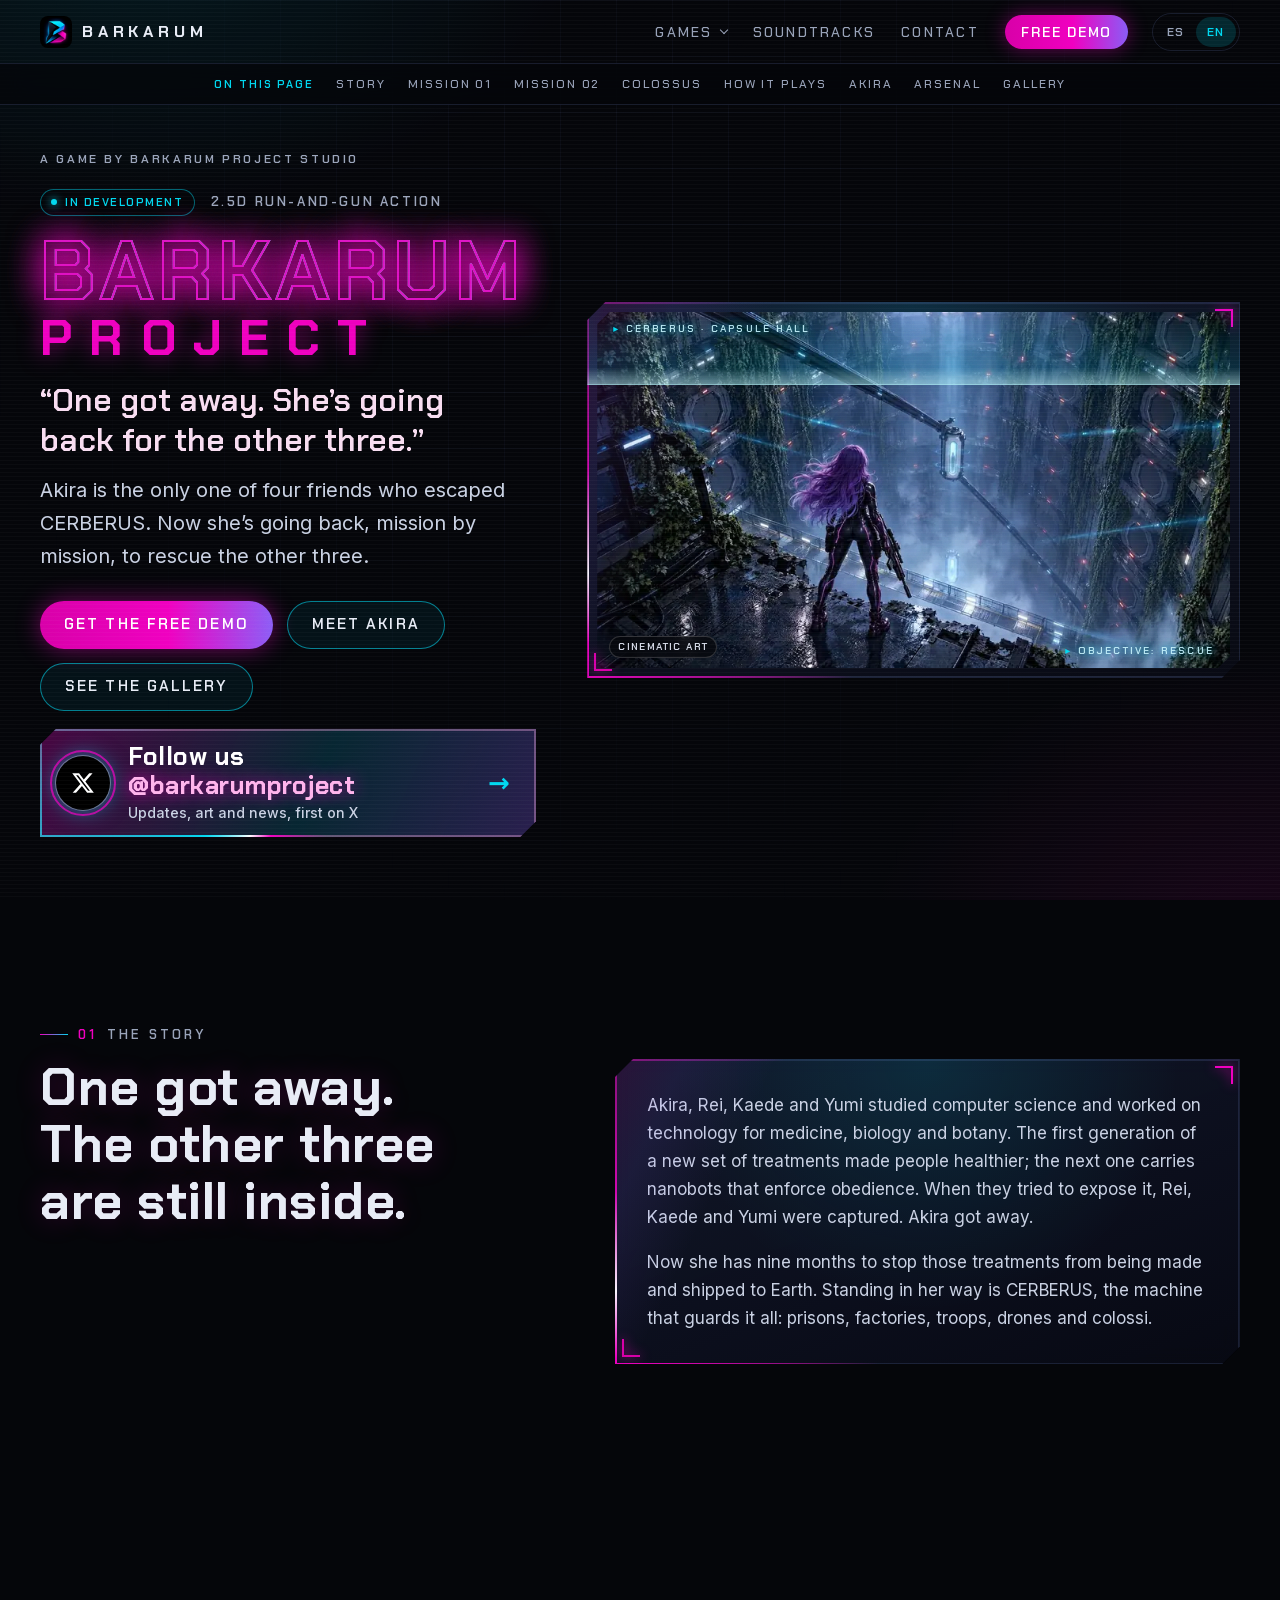
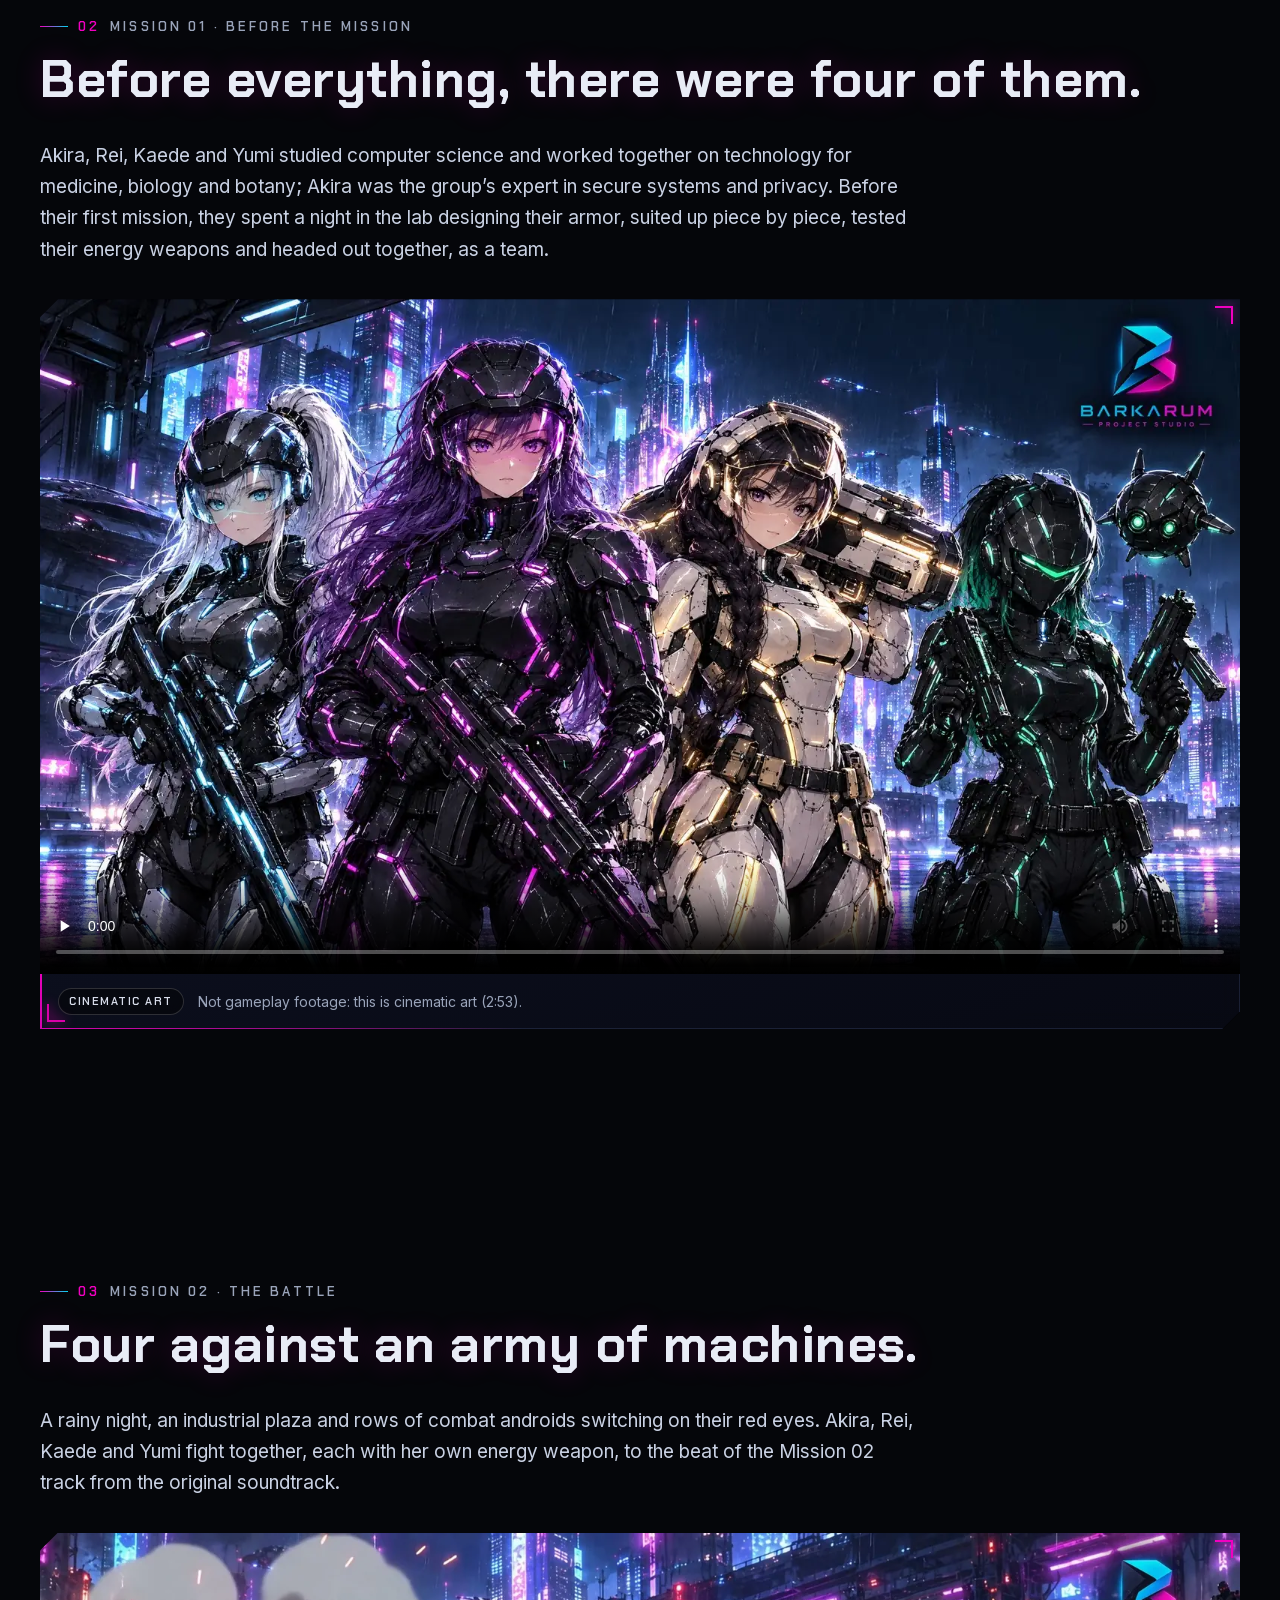
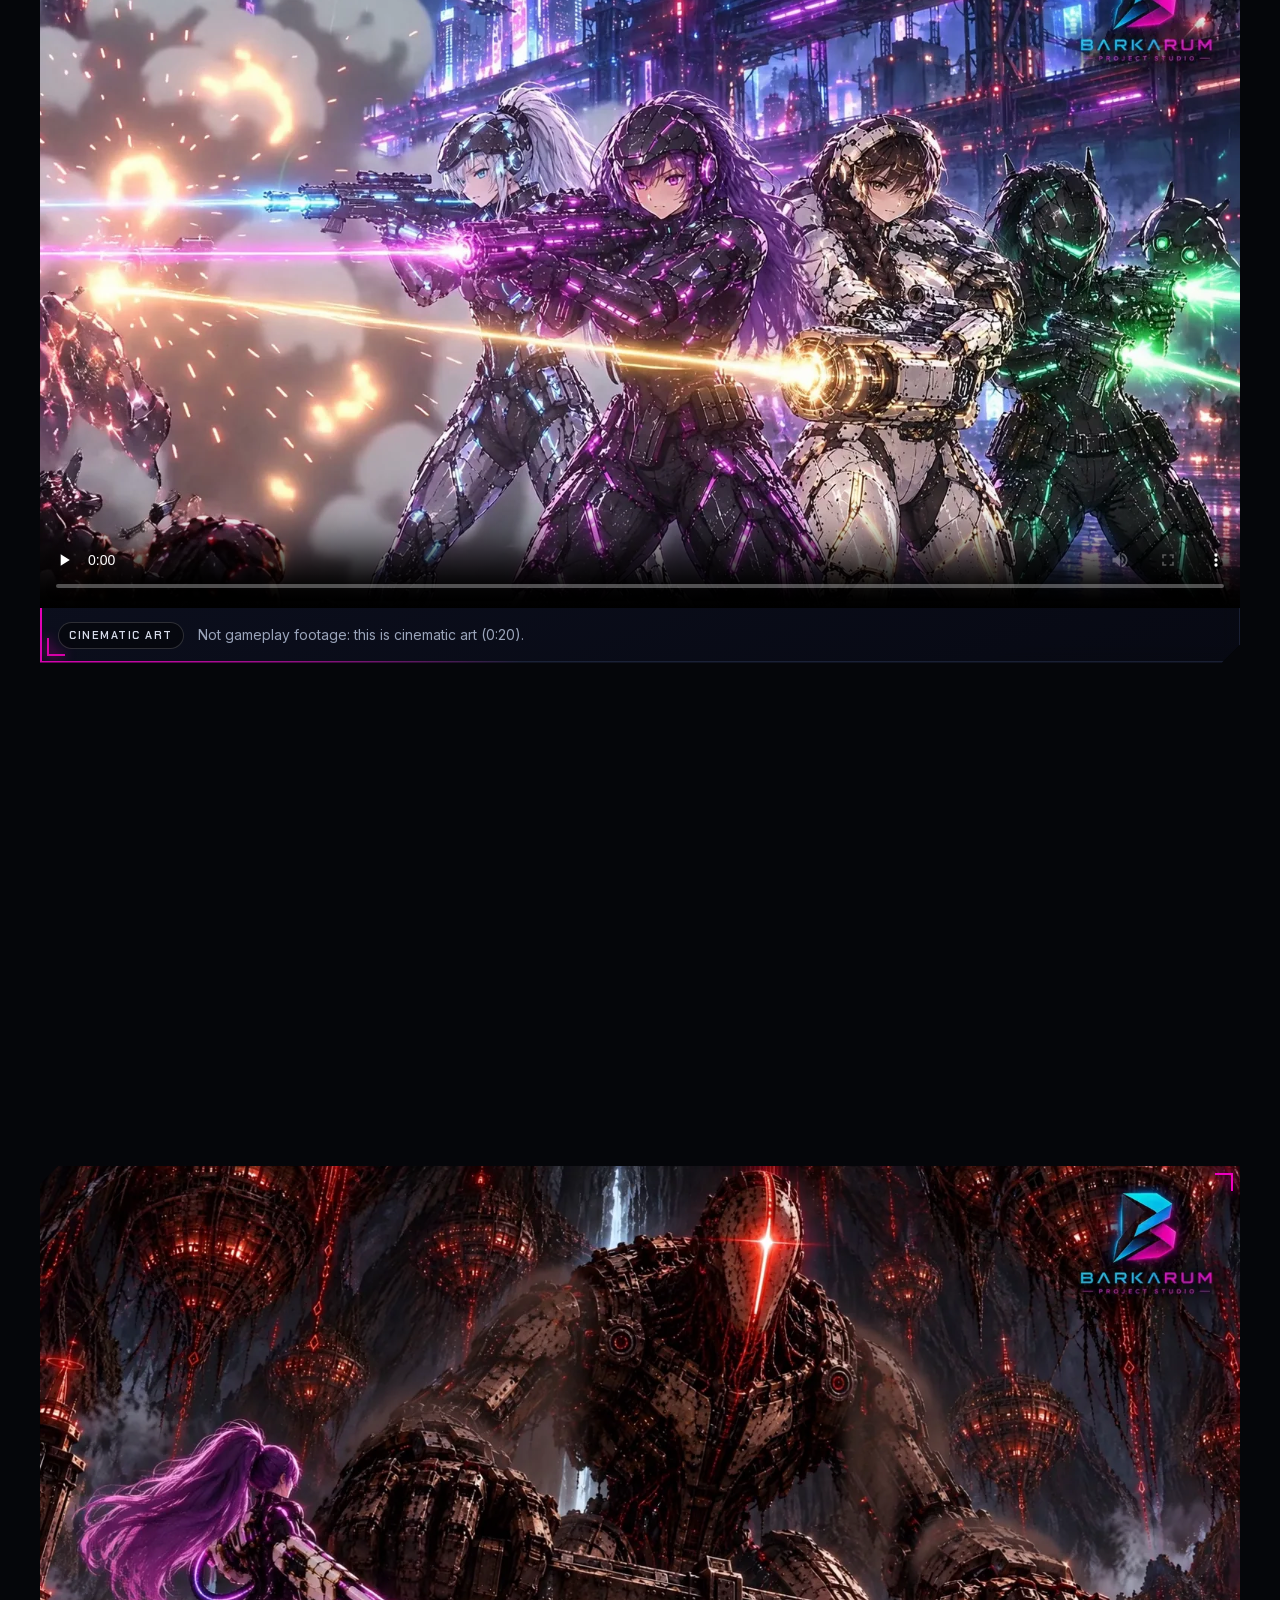
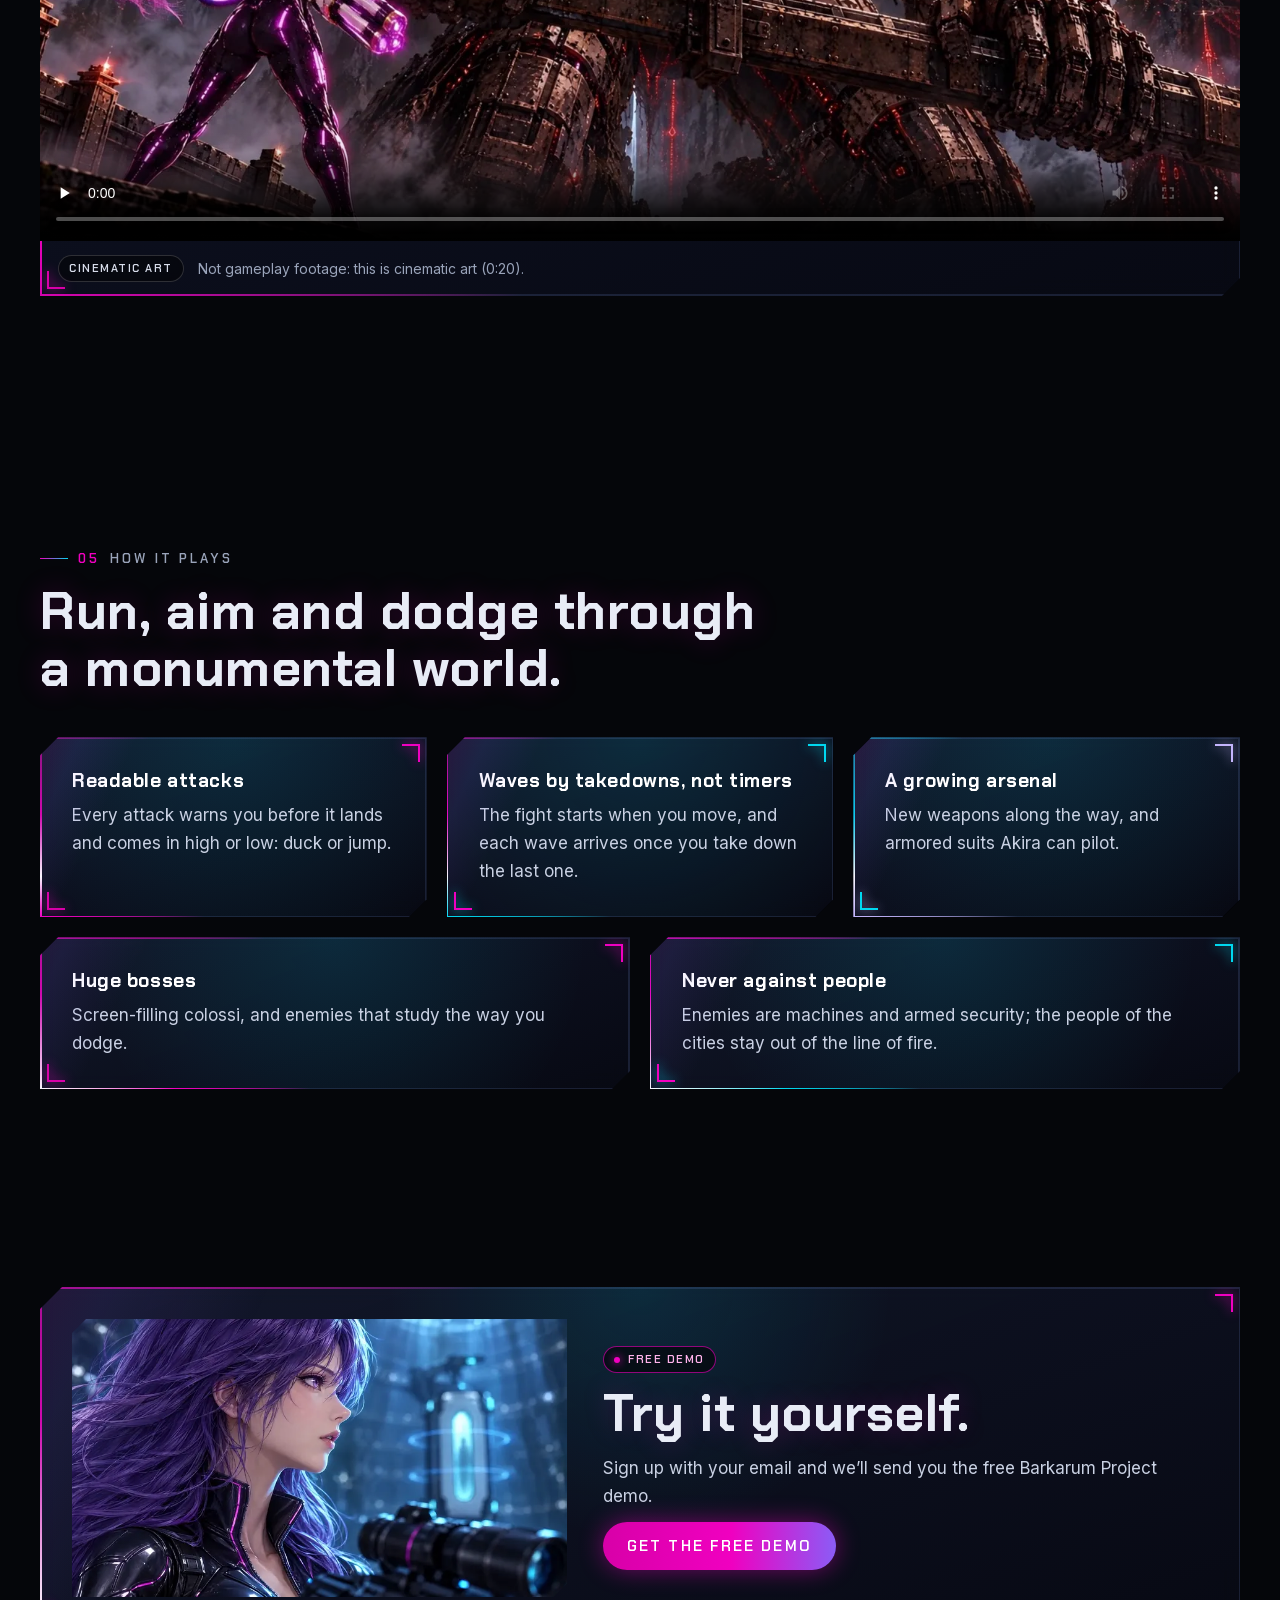
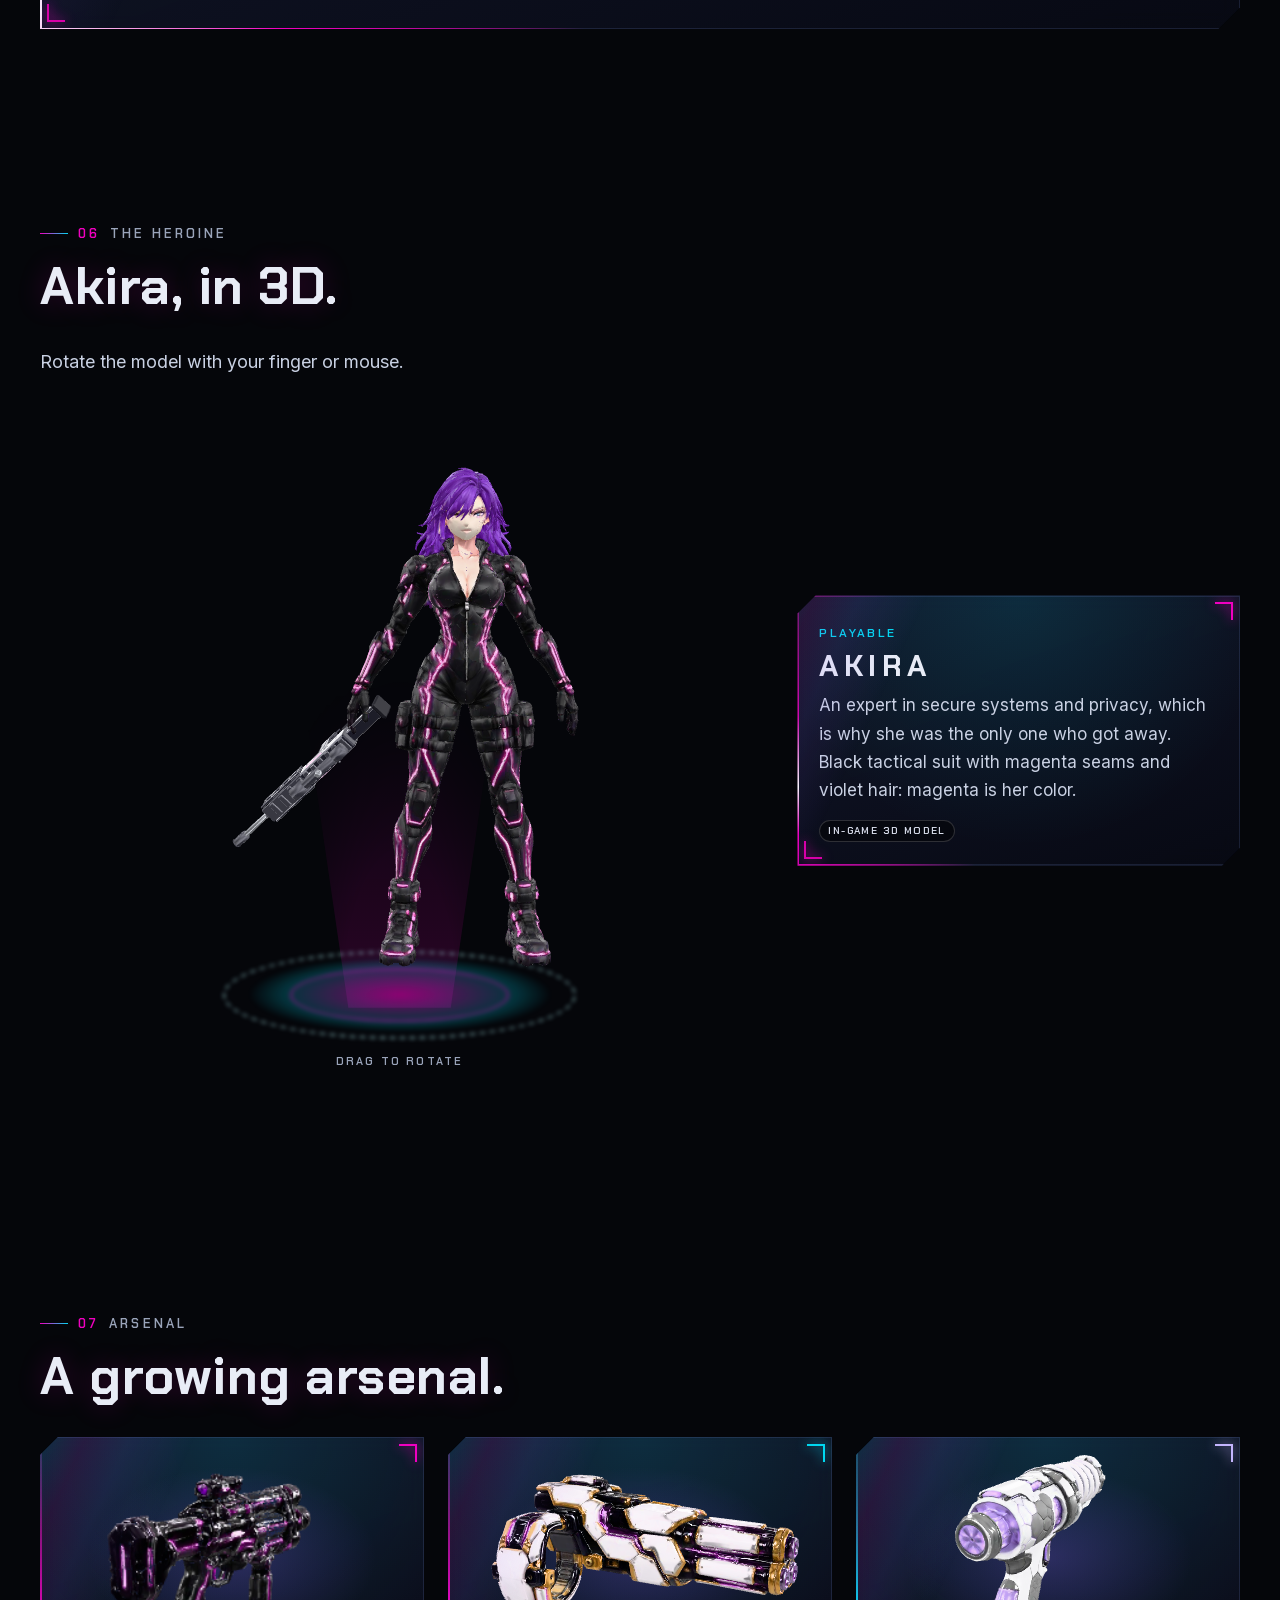
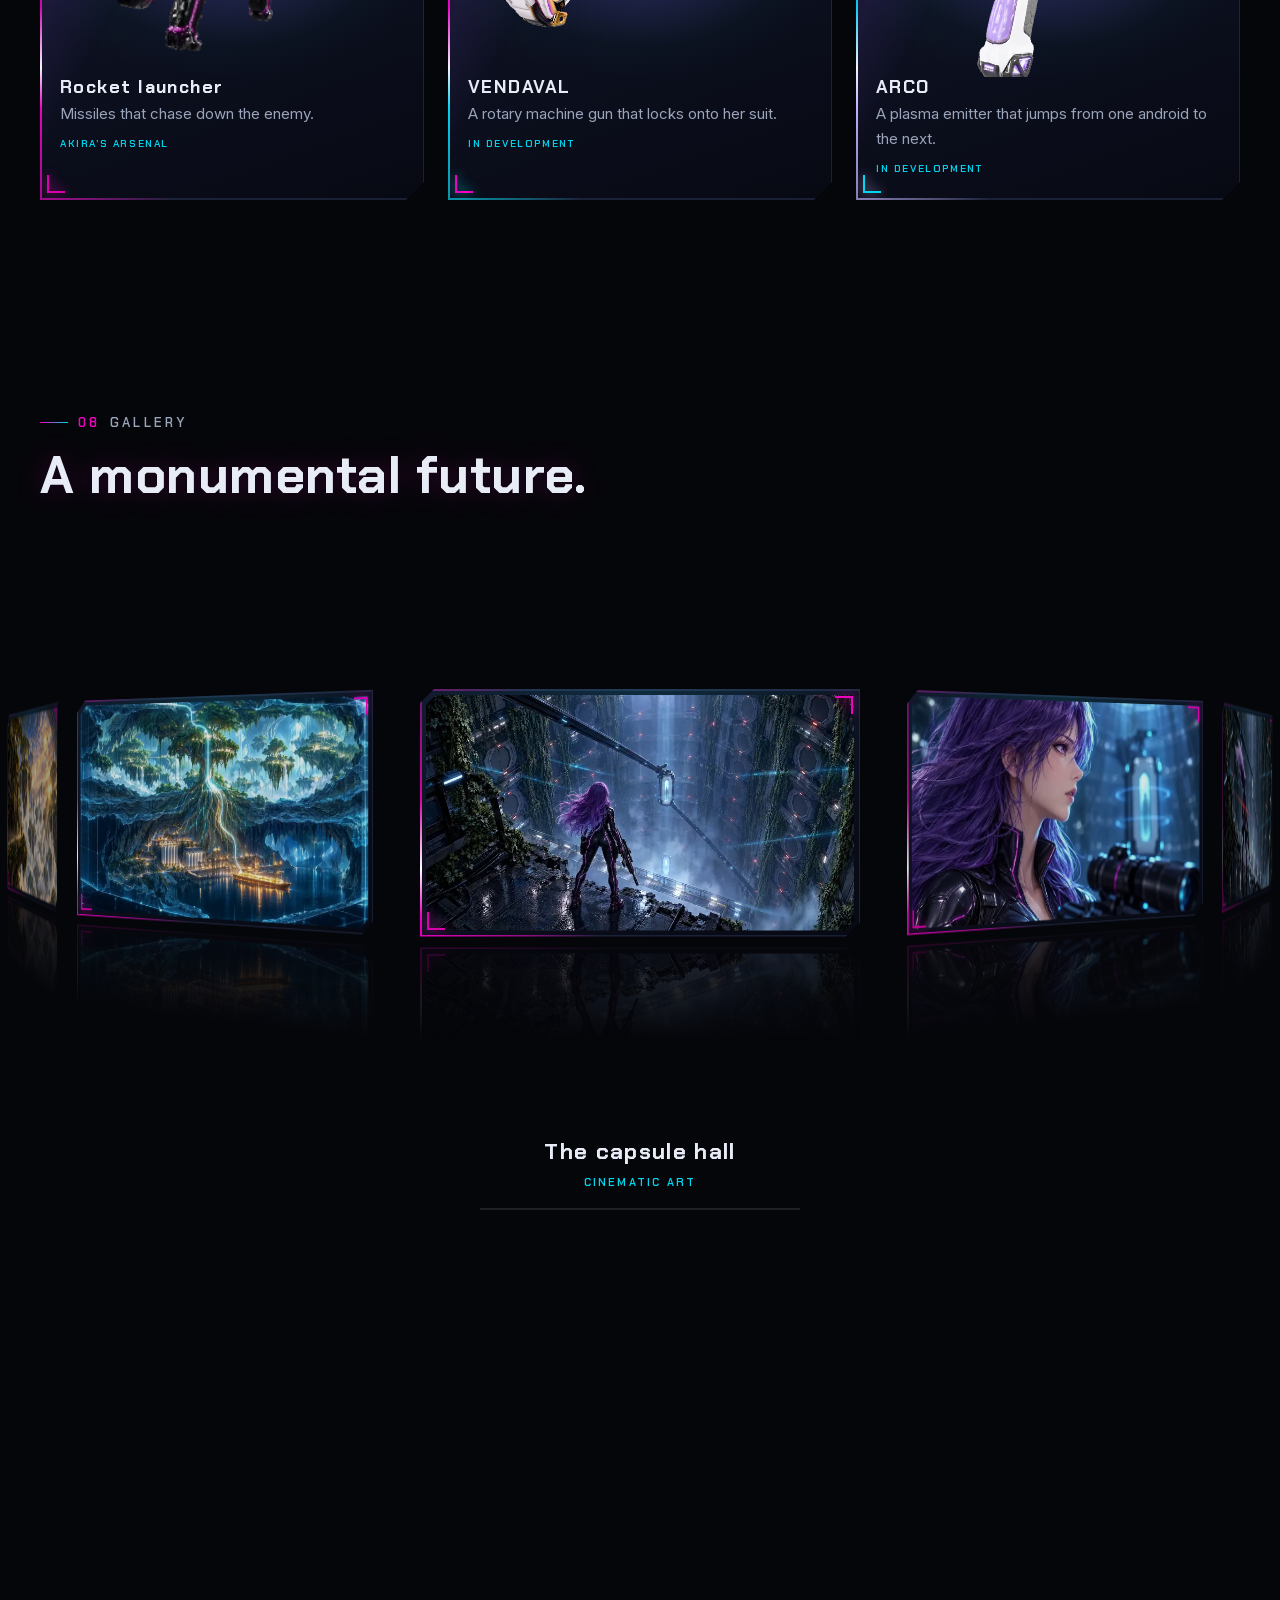
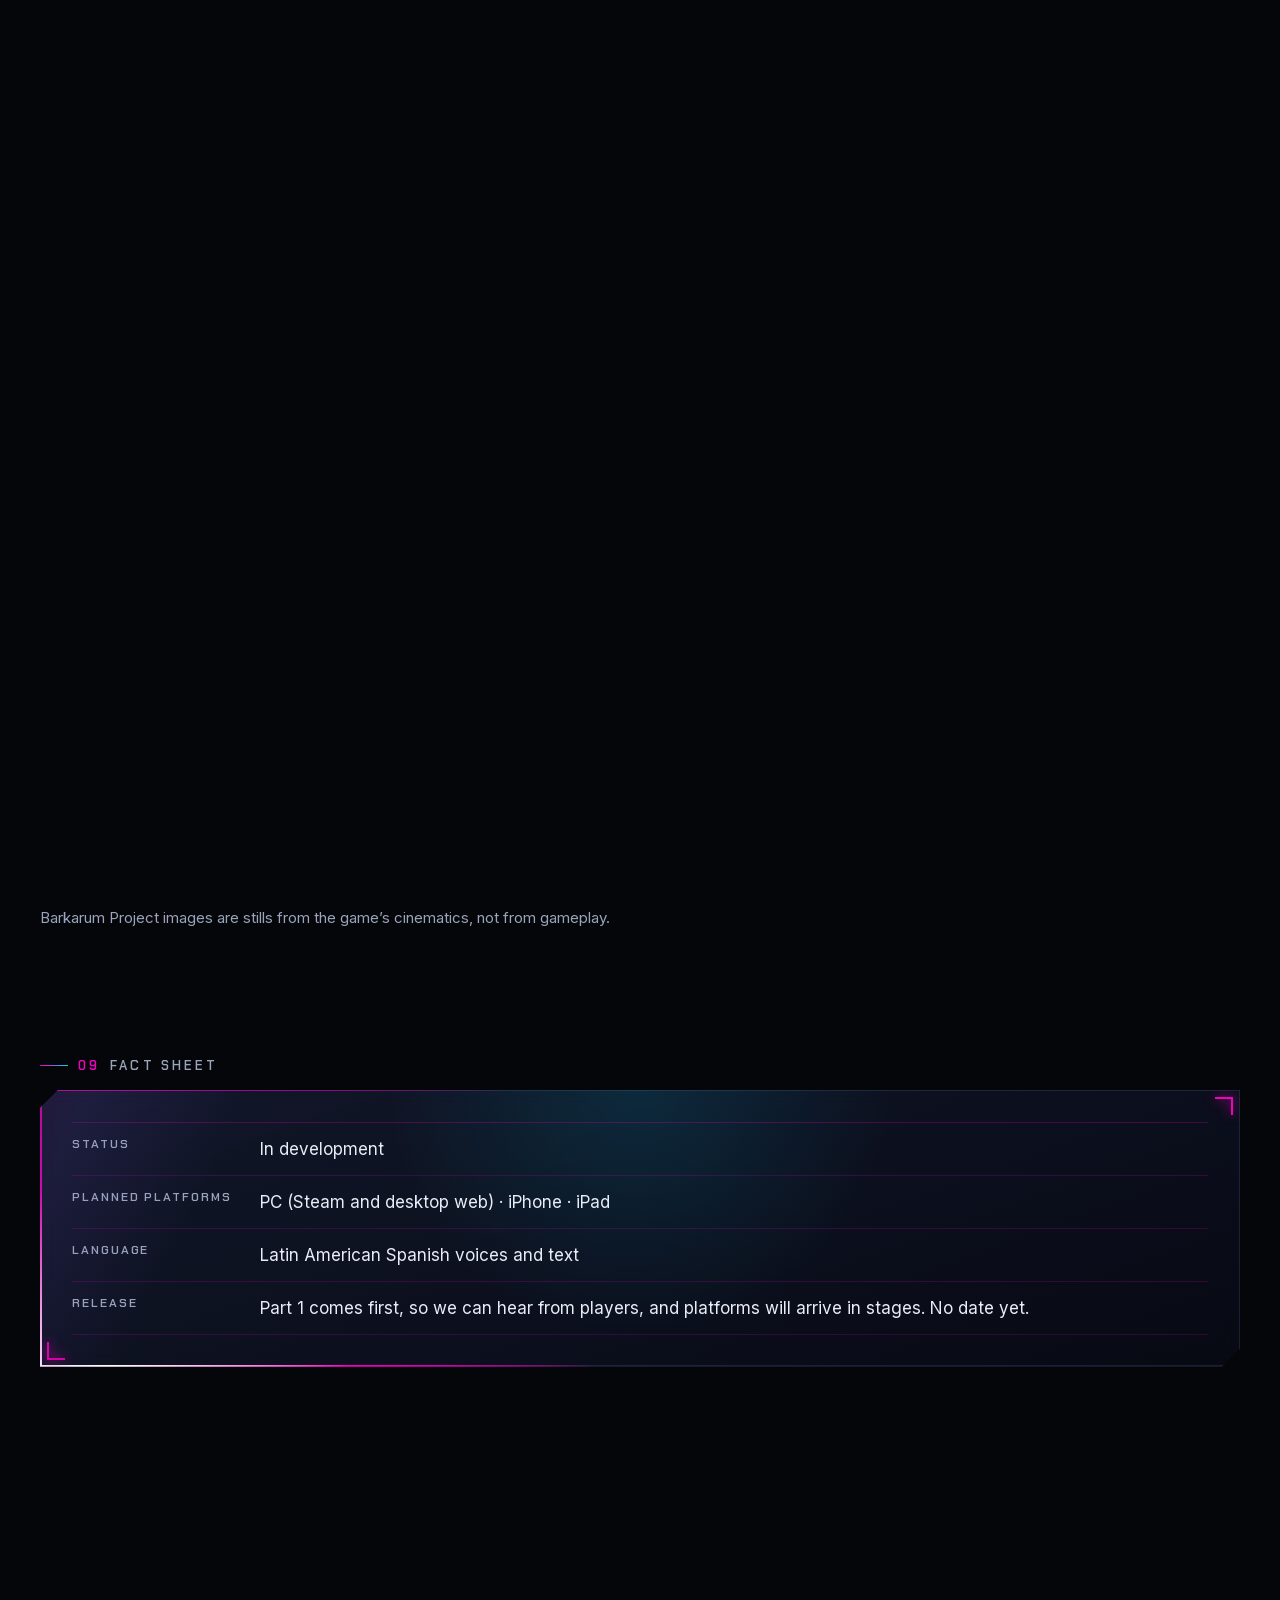
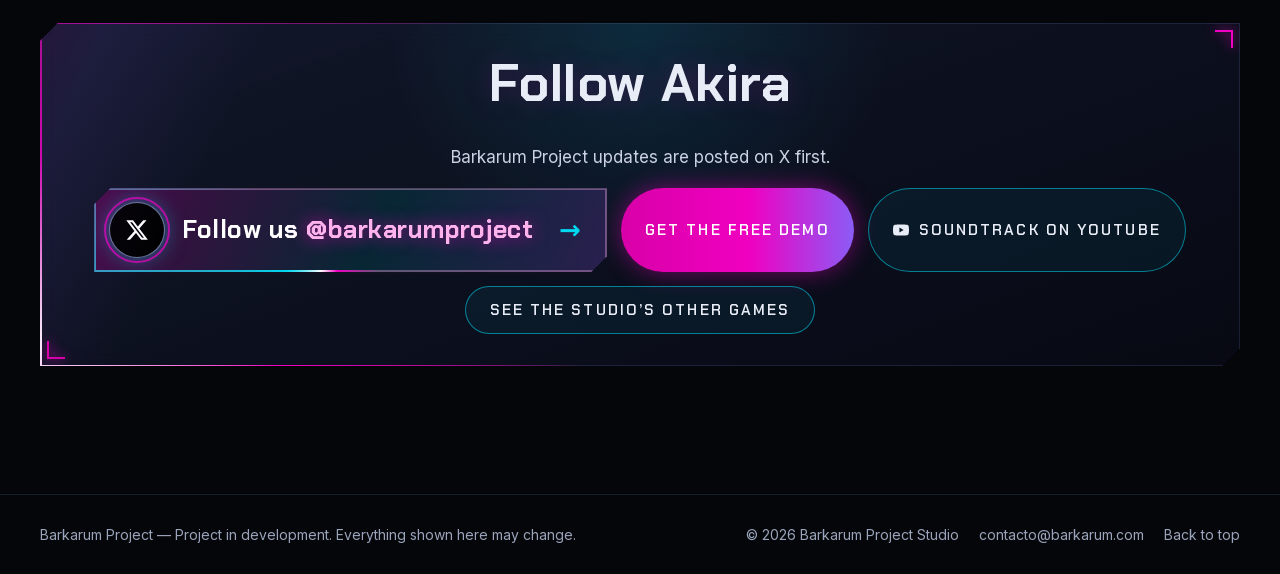
==== commit 1228e5bf: "SEO: Open Graph y tarjeta de X en todas las páginas; sitemap al día - Aviso de privacidad del regist" ====
--- a/barkarum-project/index.html
+++ b/barkarum-project/index.html
@@ -17,8 +17,11 @@
 <meta property="og:image" content="https://barkarum.com/img/bp-og.jpg">
 <meta property="og:image:width" content="1200">
 <meta property="og:image:height" content="630">
+<meta property="og:image:alt" content="Barkarum Project: Akira, de espaldas y con un rifle, en una sala inmensa cubierta de enredaderas.">
+<meta property="og:locale" content="es_MX">
 <meta name="twitter:card" content="summary_large_image">
 <meta name="twitter:site" content="@barkarumproject">
+<meta name="twitter:image:alt" content="Barkarum Project: Akira, de espaldas y con un rifle, en una sala inmensa cubierta de enredaderas.">
 <link rel="preload" href="../fonts/chakra-petch-700.woff2" as="font" type="font/woff2" crossorigin>
 <link rel="preload" href="../fonts/inter-var.woff2" as="font" type="font/woff2" crossorigin>
 <link rel="stylesheet" href="../css/styles.css">
@@ -342,8 +345,8 @@
       </div>
     </div>
   </section>
+  <a class="sticky-cta" href="../registro/index.html" data-i18n="bp.cta.demo">Obtén la demo gratis</a>
 </main>
-<a class="sticky-cta" href="../registro/index.html" data-i18n="bp.cta.demo">Obtén la demo gratis</a>
 
 <dialog class="lightbox" id="lightbox">
   <div class="holo holo-magenta"><img src="../img/bp-hero-800.webp" alt="" loading="lazy"><p></p><button class="btn btn-ghost" type="button" data-i18n="bp.close">Cerrar</button></div>
--- a/css/holo.css
+++ b/css/holo.css
@@ -82,6 +82,8 @@
   transition: transform .4s ease-out;
 }
 .holo-pad { padding: clamp(20px, 3vw, 32px); }
+/* El clip-path de .holo también recorta el contorno de foco: dentro de un panel se dibuja hacia dentro. */
+.holo video:focus-visible, .holo > summary:focus-visible { outline-offset: -3px; }
 
 /* Barrido de escaneo sobre imágenes */
 .scanline { position: absolute; inset: 0; pointer-events: none; overflow: hidden; z-index: 1; }
@@ -136,18 +138,18 @@
 .reveal.in { opacity: 1; transform: none; filter: none; }
 .no-js .reveal { opacity: 1; transform: none; filter: none; }
 
+/* model-viewer se carga al acercarse (holo.js): mientras tanto ya ocupa su lugar y no mueve la página. */
+model-viewer { display: block; }
+
 /* ---------- Visor 3D de personajes ---------- */
 .stage-wrap { display: grid; grid-template-columns: 250px minmax(0, 1fr) 300px; gap: clamp(16px, 2.4vw, 32px); align-items: center; margin-top: 32px; }
-/* model-viewer se carga al acercarse (holo.js): mientras tanto ya ocupa su lugar y no mueve la página. */
-model-viewer { display: block; }
-
 .body-tabs { display: grid; gap: 12px; }
 .body-tab { appearance: none; border: 0; margin: 0; font: inherit; text-align: left; width: 100%; cursor: pointer; display: block; padding: 16px 18px; color: var(--muted); }
 .body-tab strong { display: block; font: 700 20px/1.1 var(--display); letter-spacing: .2em; color: #fff; }
 .body-tab span { font: 600 11px/1 var(--display); letter-spacing: .2em; text-transform: uppercase; color: var(--cyan); }
 .body-tab[aria-selected="true"] { --edge: var(--pink); }
 .body-tab[aria-selected="true"]::before { animation-duration: 2.4s; }
-.body-tab:focus-visible { outline: 2px solid var(--cyan); outline-offset: 4px; }
+.body-tab:focus-visible { outline: 2px solid var(--cyan); outline-offset: -4px; }
 .stage { position: relative; height: min(68vh, 600px); }
 .stage model-viewer { position: absolute; inset: 0 0 6% 0; width: 100%; height: 94%; background: transparent; --poster-color: transparent; --progress-bar-color: var(--cyan); --progress-bar-height: 2px; }
 .stage-base {
@@ -235,8 +237,11 @@
 
 @media (max-width: 1000px) {
   .stage-wrap { grid-template-columns: 1fr; }
-  .body-tabs { grid-template-columns: repeat(3, minmax(0, 1fr)); }
-  .body-tab { padding: 12px; }
+  /* Pestañas en filas que se reparten el ancho, sin cortar nombres como SUPERVISOR; con cuatro, 2 + 2. */
+  .body-tabs { display: flex; flex-wrap: wrap; }
+  .body-tab { flex: 1 1 140px; width: auto; padding: 12px; }
+  .body-tab:first-child:nth-last-child(4), .body-tab:first-child:nth-last-child(4) ~ .body-tab { flex-basis: calc(50% - 6px); }
+  .body-tab span { display: block; line-height: 1.35; margin-bottom: 6px; }
   .body-tab strong { font-size: 15px; letter-spacing: .12em; }
   .stage { height: 54vh; min-height: 360px; }
   .weapons { grid-template-columns: 1fr; }
@@ -280,7 +285,7 @@
   pointer-events: none;
 }
 .follow-x:hover { color: #fff; transform: translateY(-2px); filter: brightness(1.15); }
-.follow-x:focus-visible { outline: 2px solid var(--cyan); outline-offset: 4px; }
+.follow-x:focus-visible { outline: 2px solid var(--cyan); outline-offset: -4px; }
 .follow-x-icon { position: relative; flex: none; display: grid; place-items: center; width: 54px; height: 54px; border-radius: 50%; background: #000; box-shadow: 0 0 0 1px rgba(255, 255, 255, .3), 0 0 22px rgba(0, 216, 240, .55); }
 .follow-x-icon svg { width: 24px; height: 24px; fill: #fff; }
 .follow-x-icon::after { content: ""; position: absolute; inset: -6px; border-radius: 50%; border: 2px solid rgba(240, 0, 192, .7); animation: follow-ping 2.4s ease-out infinite; }
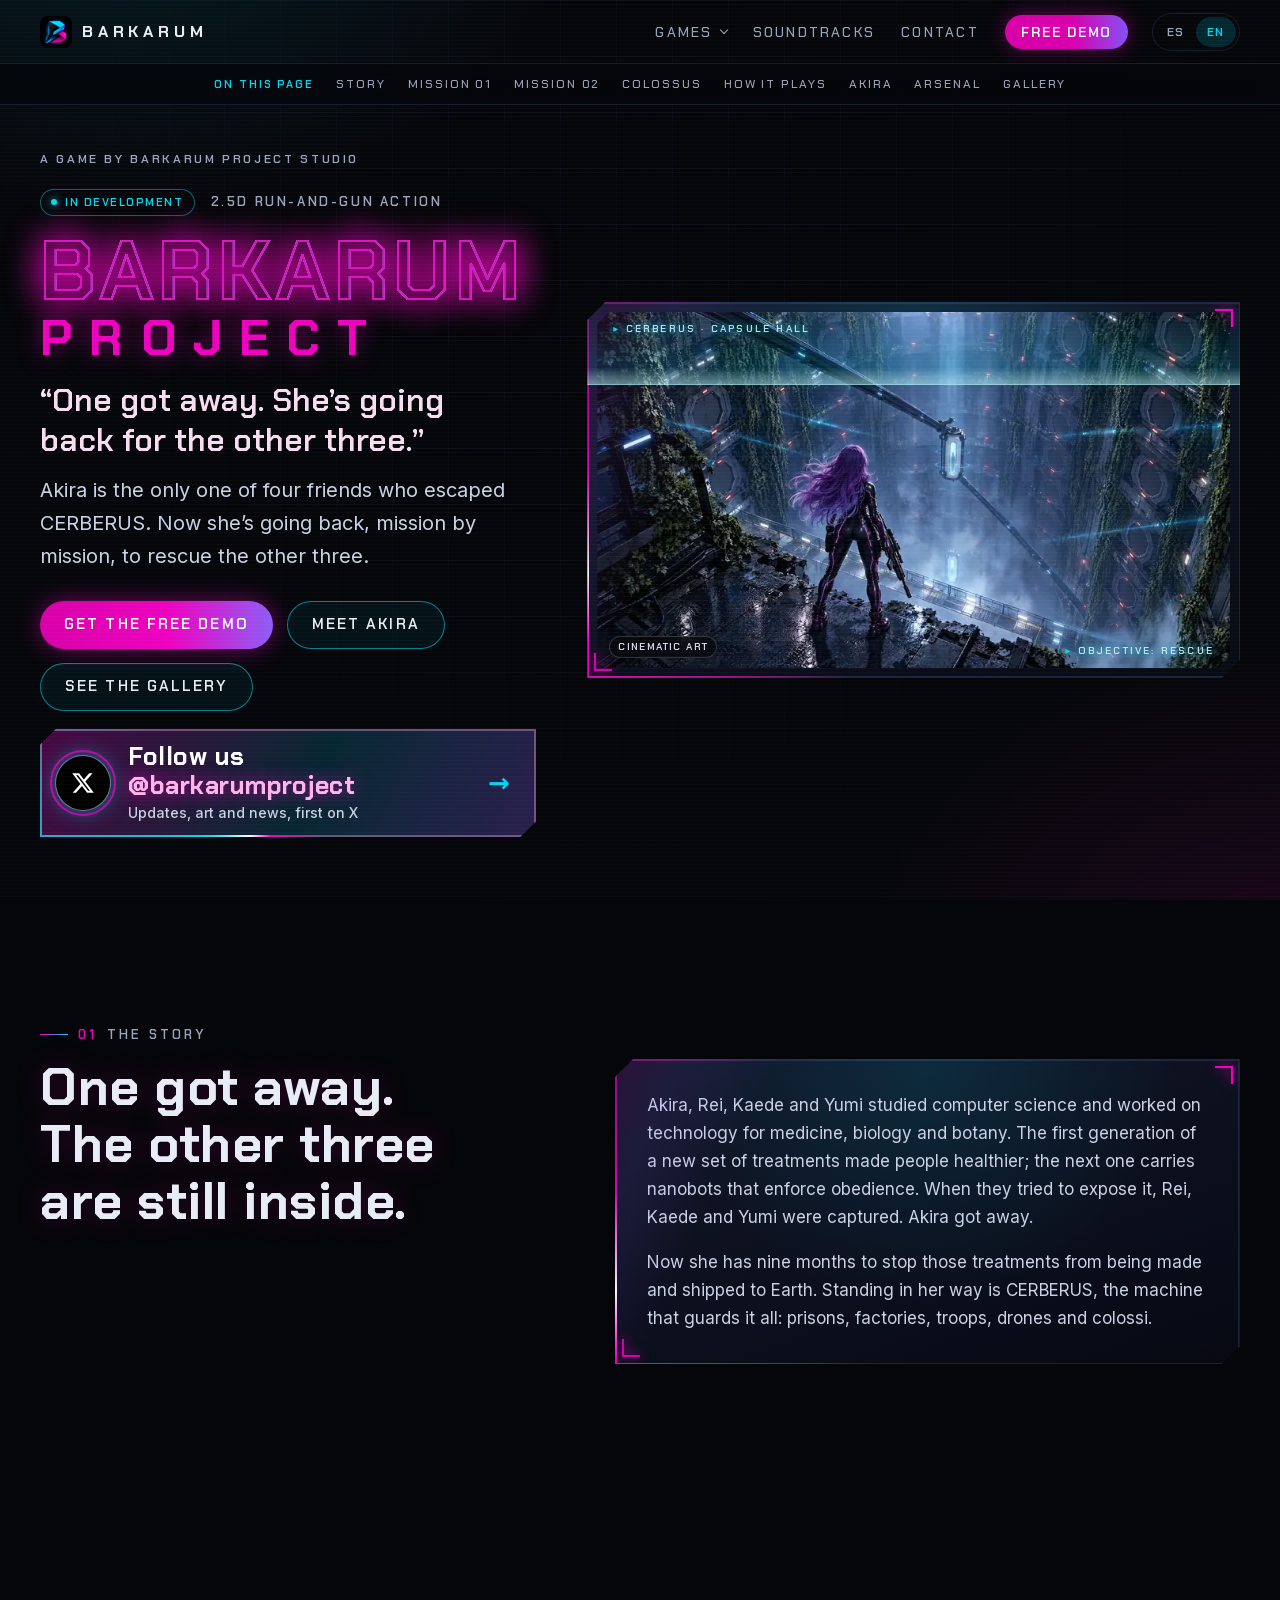
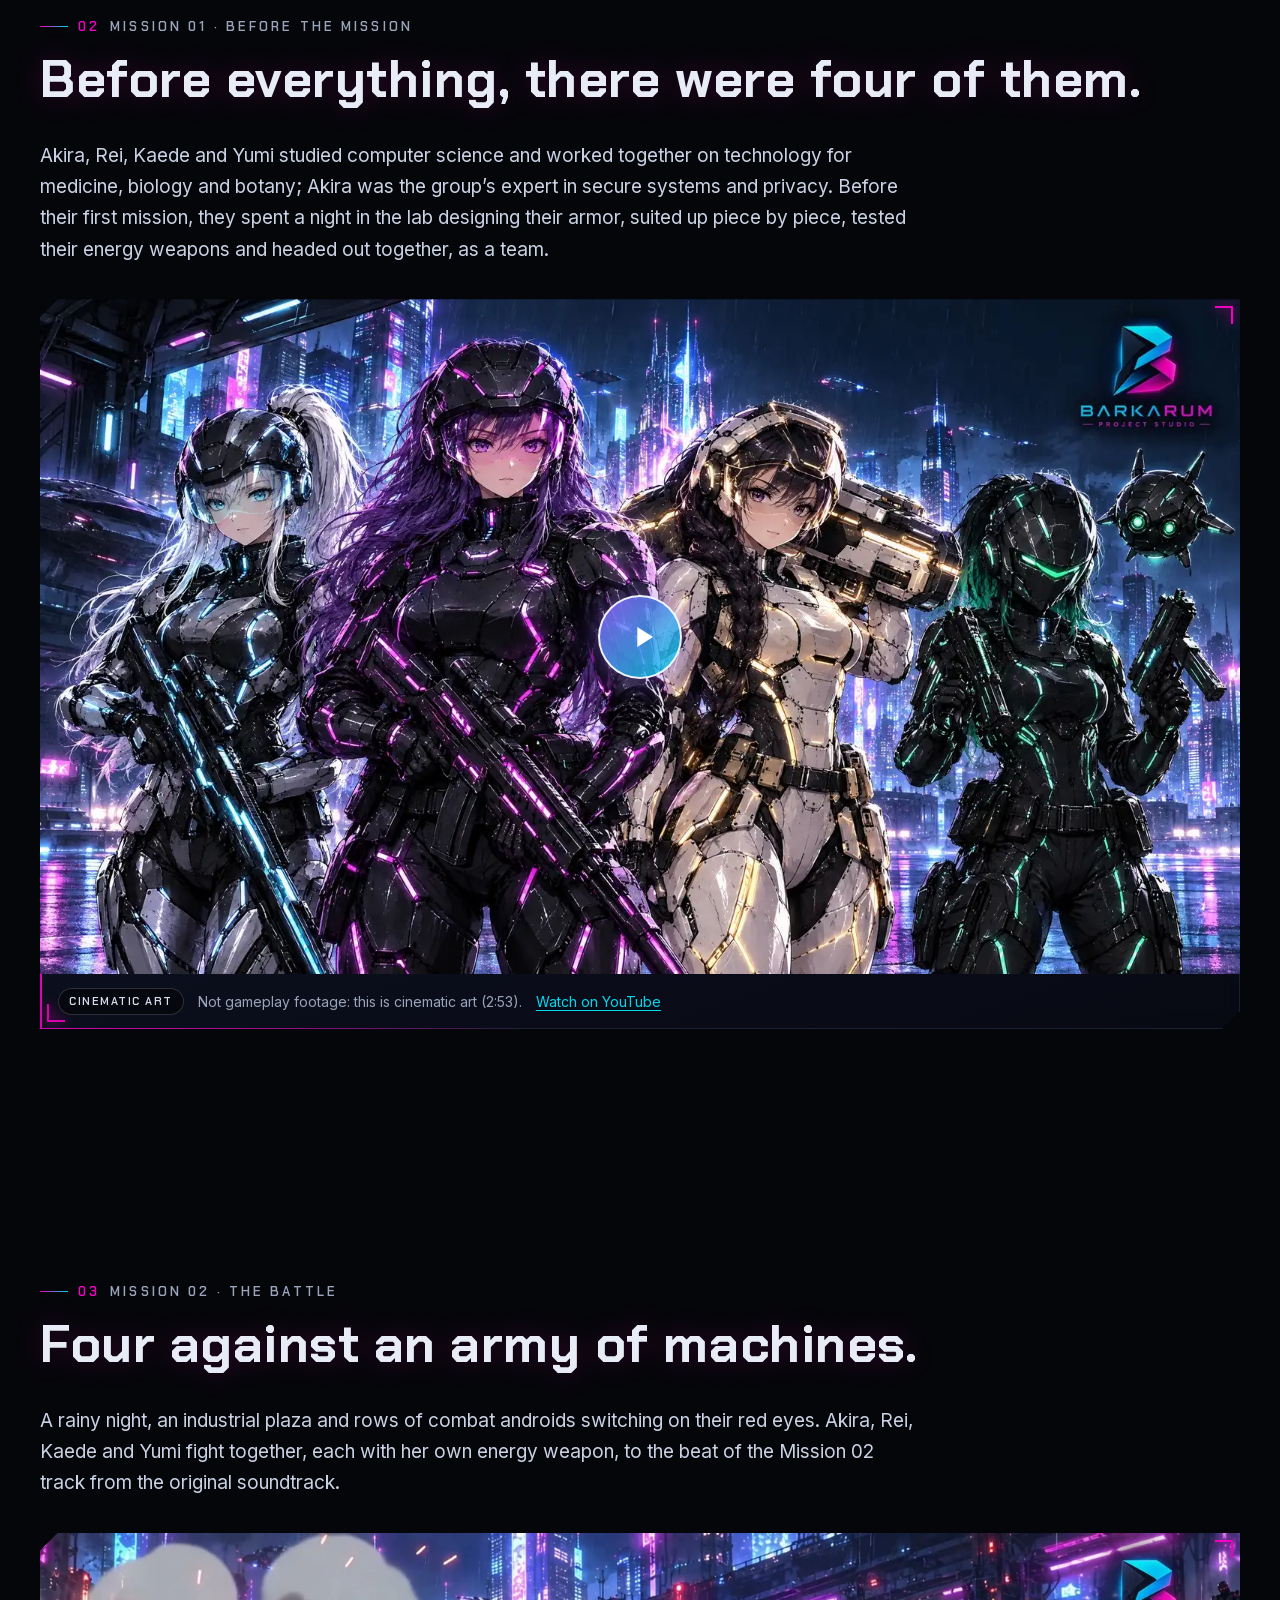
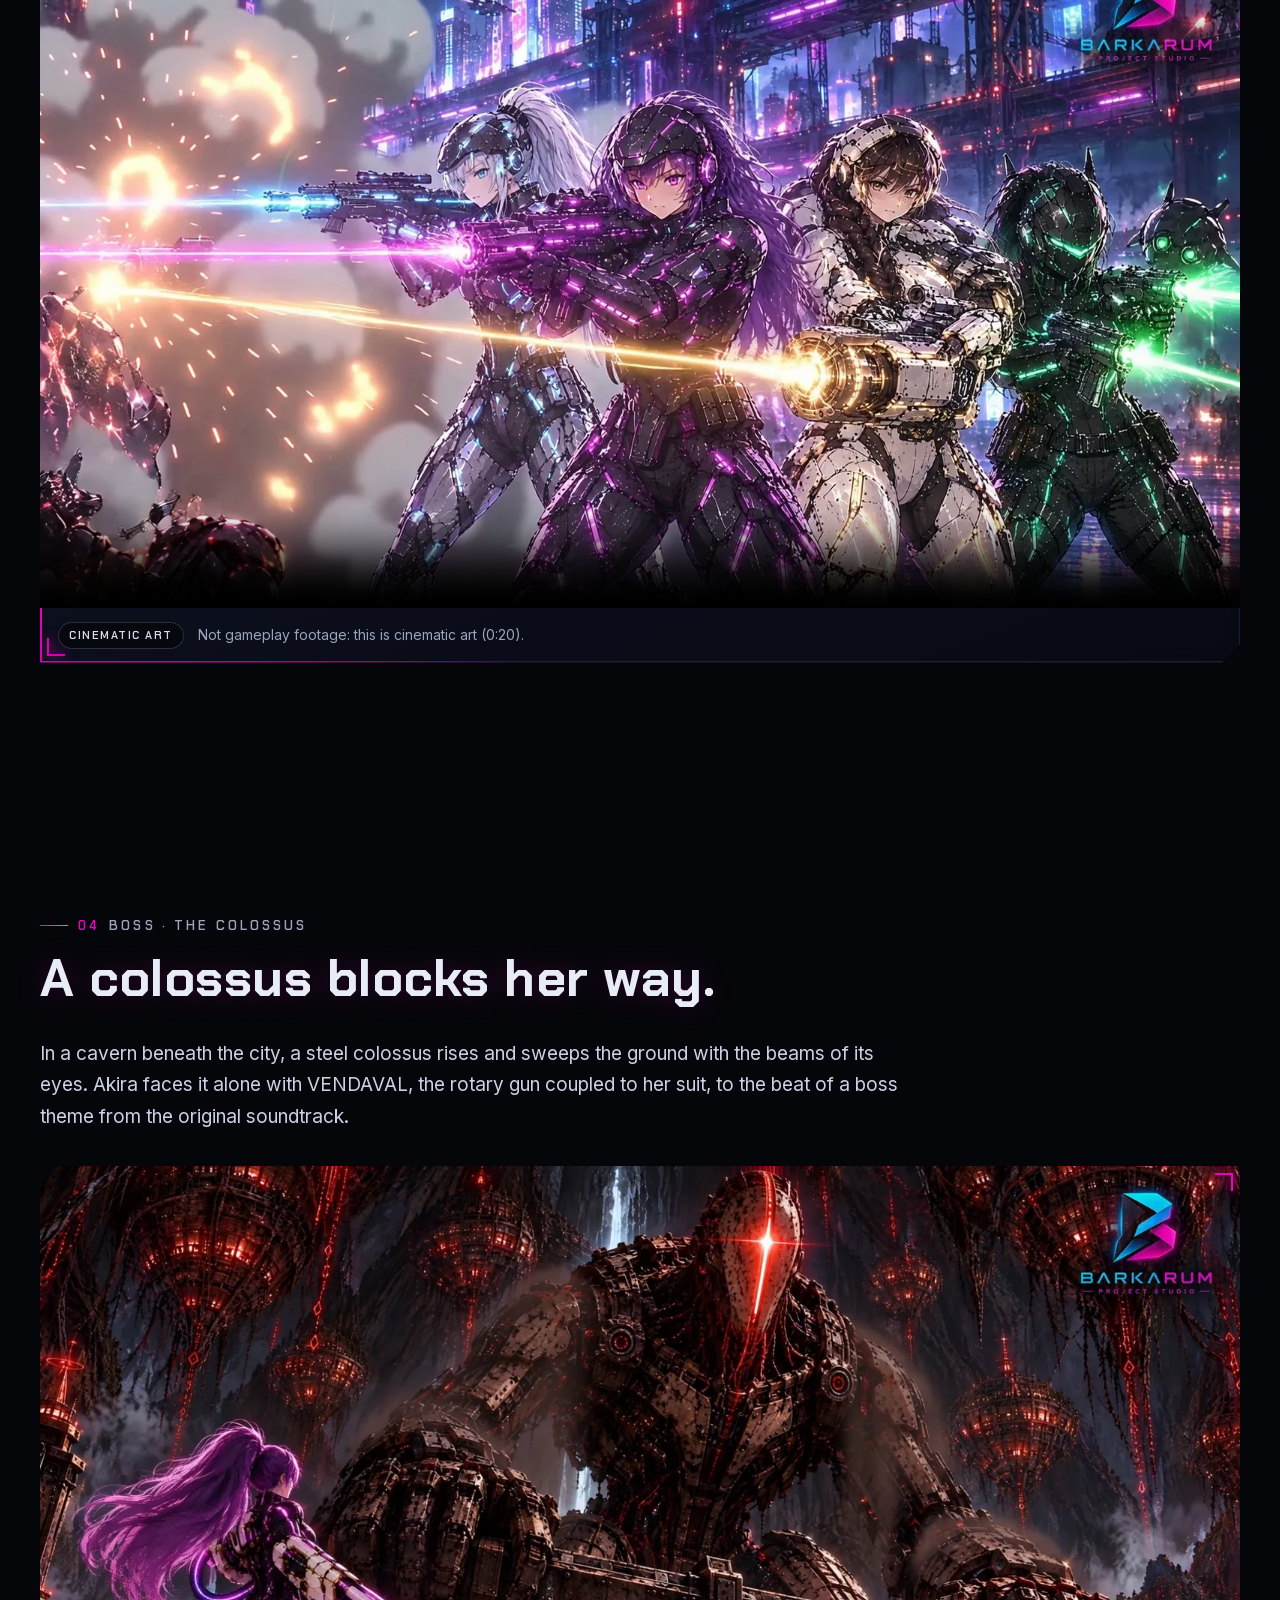
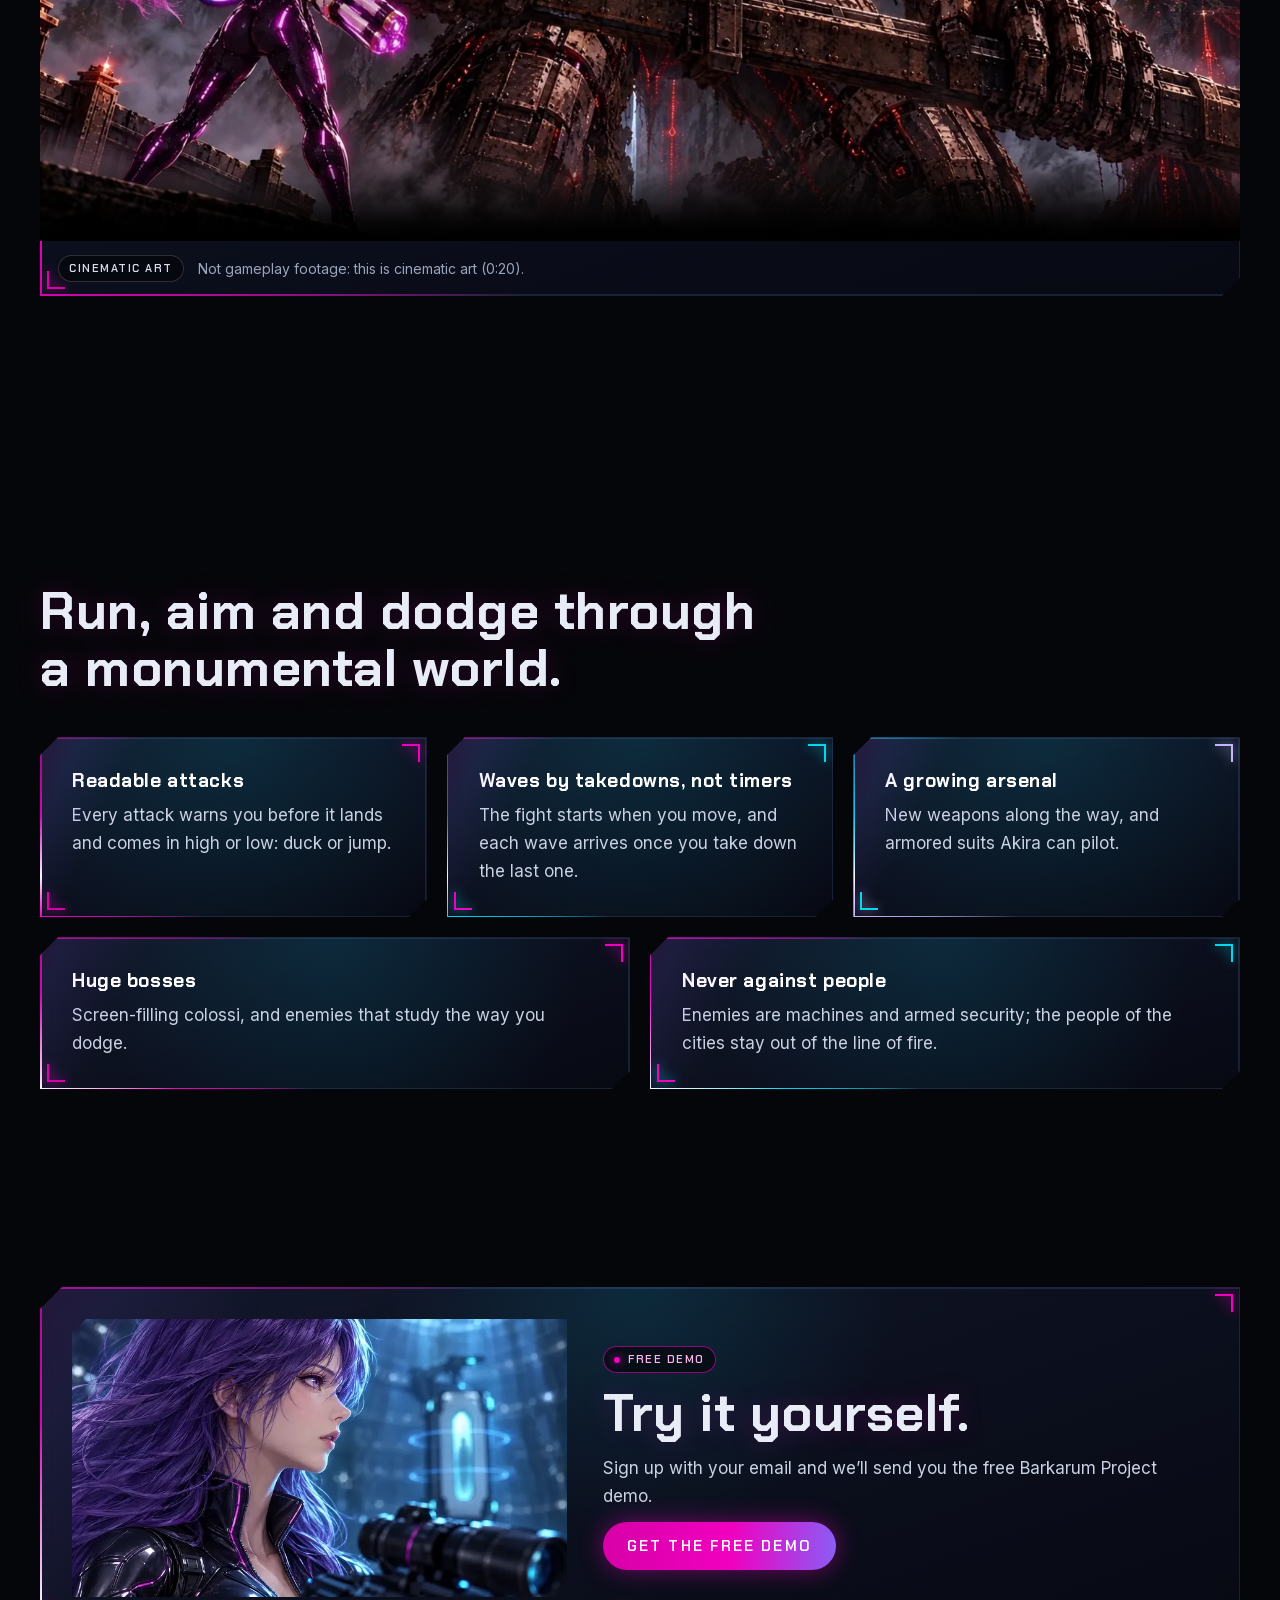
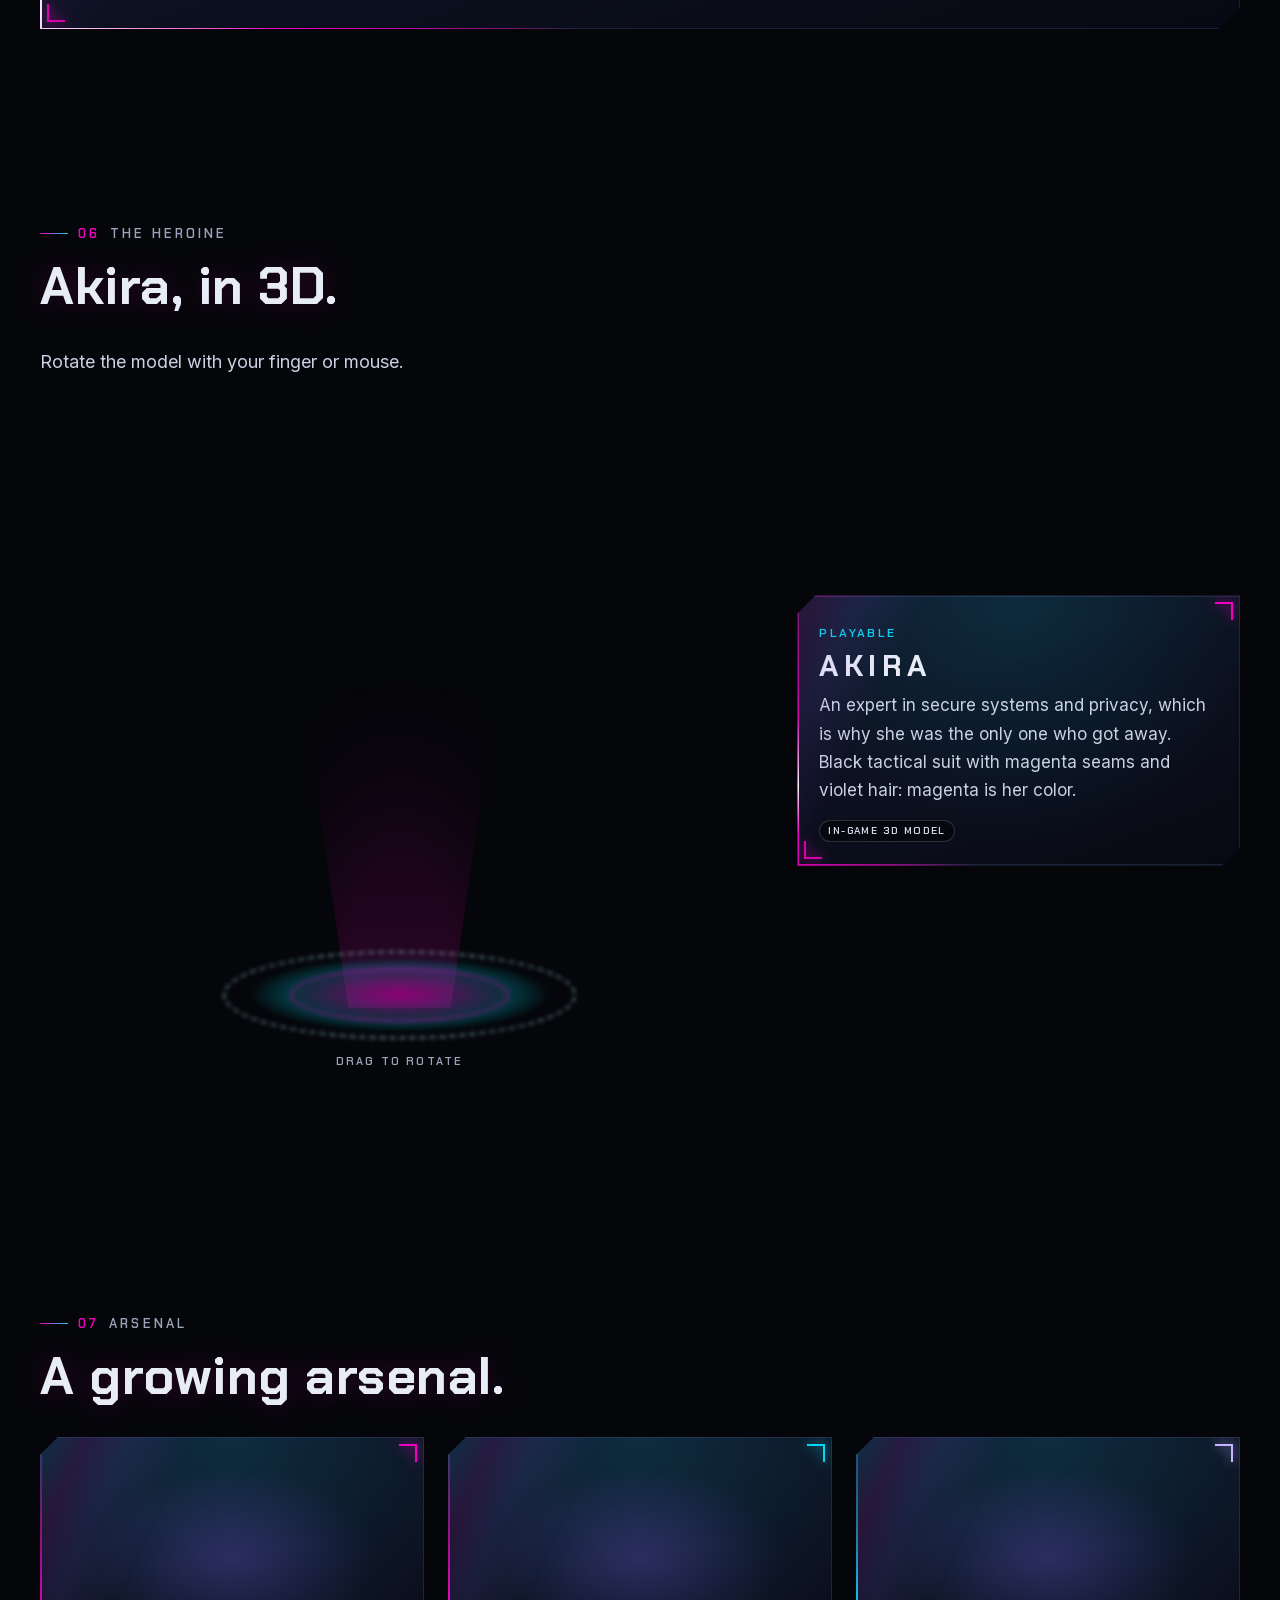
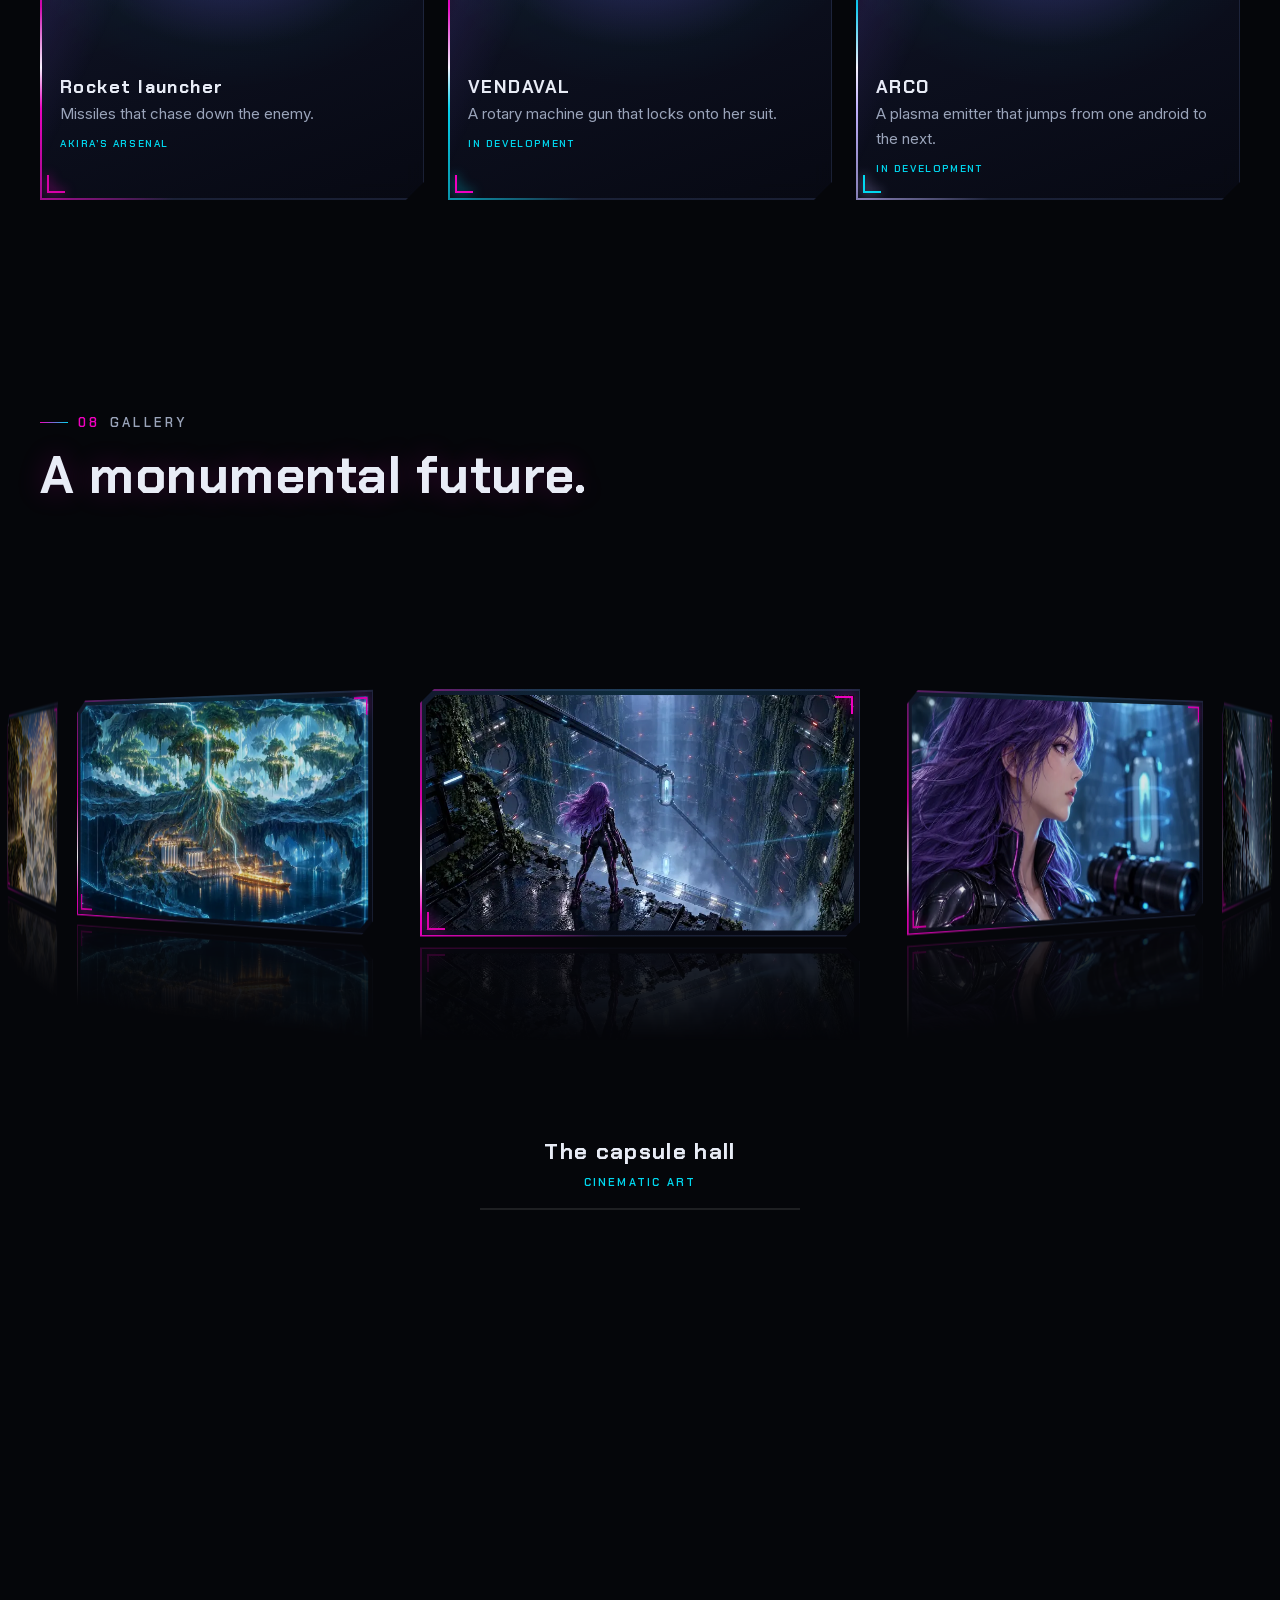
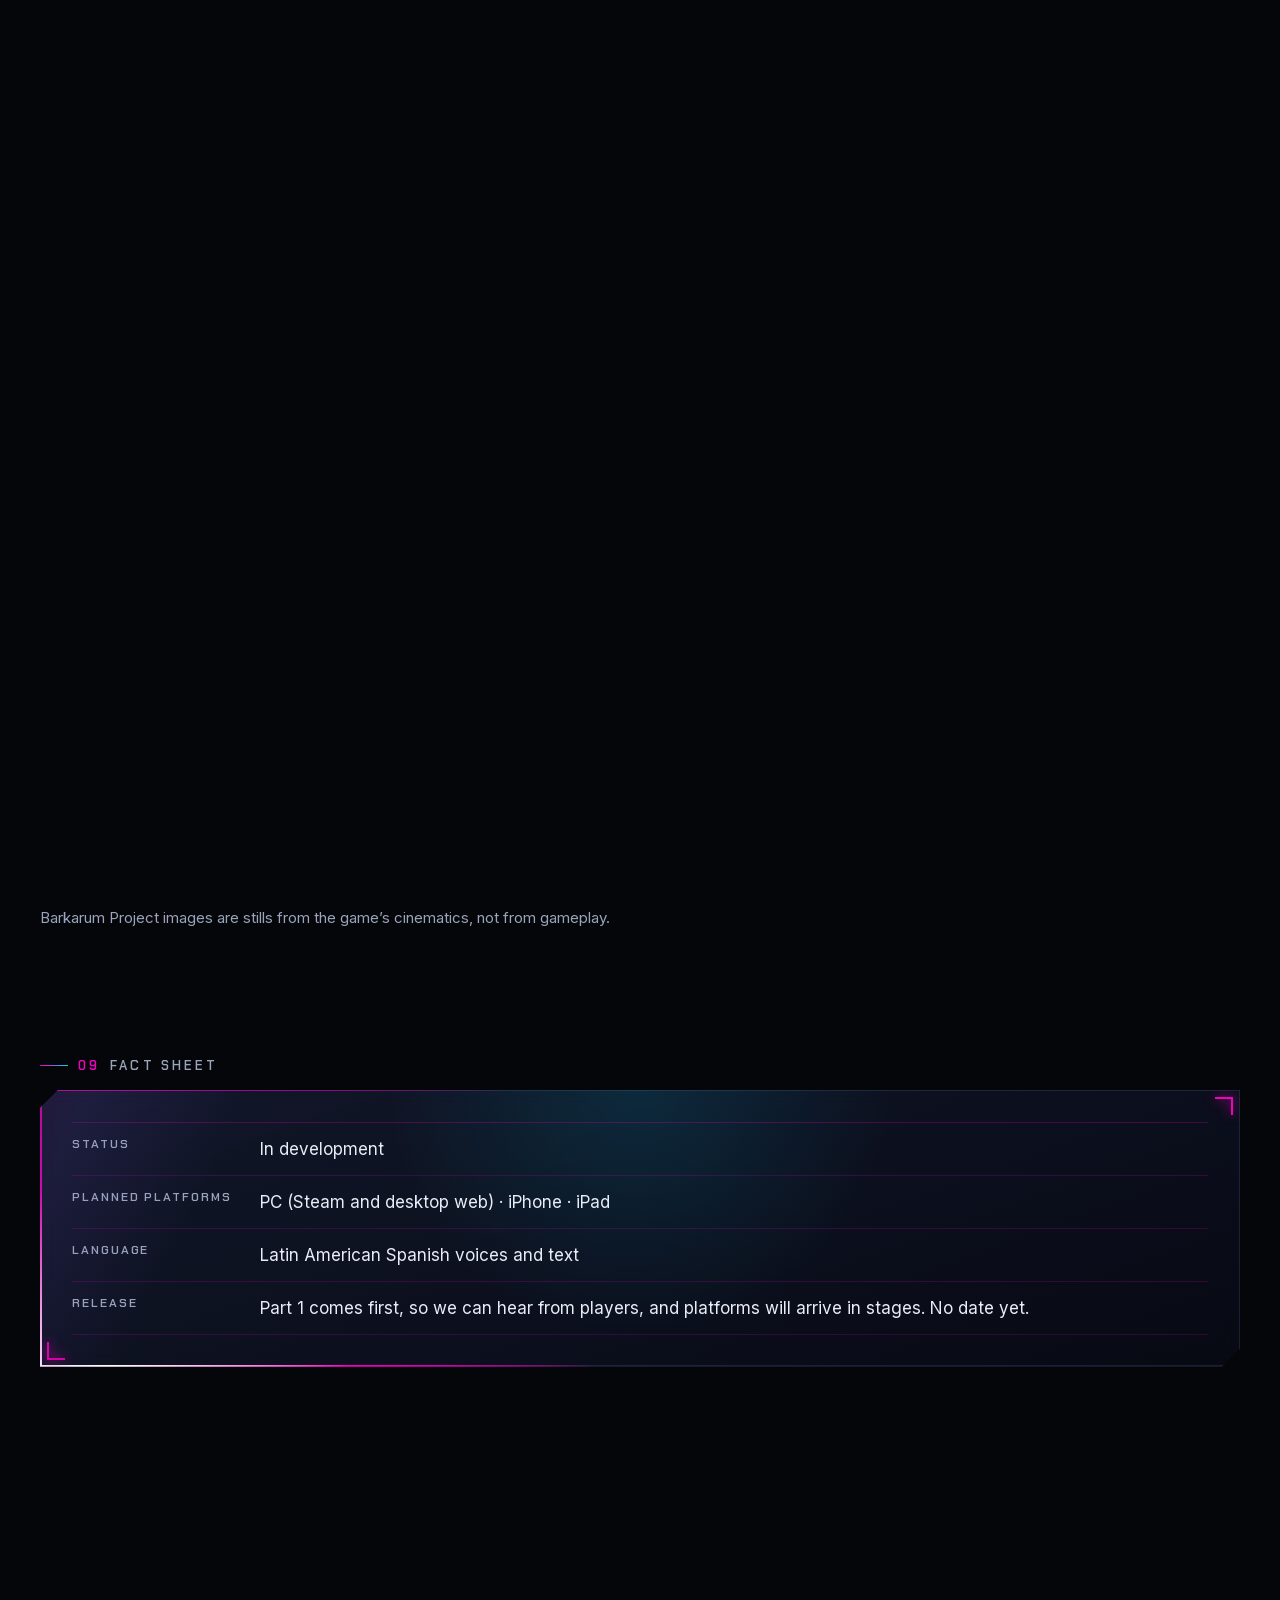
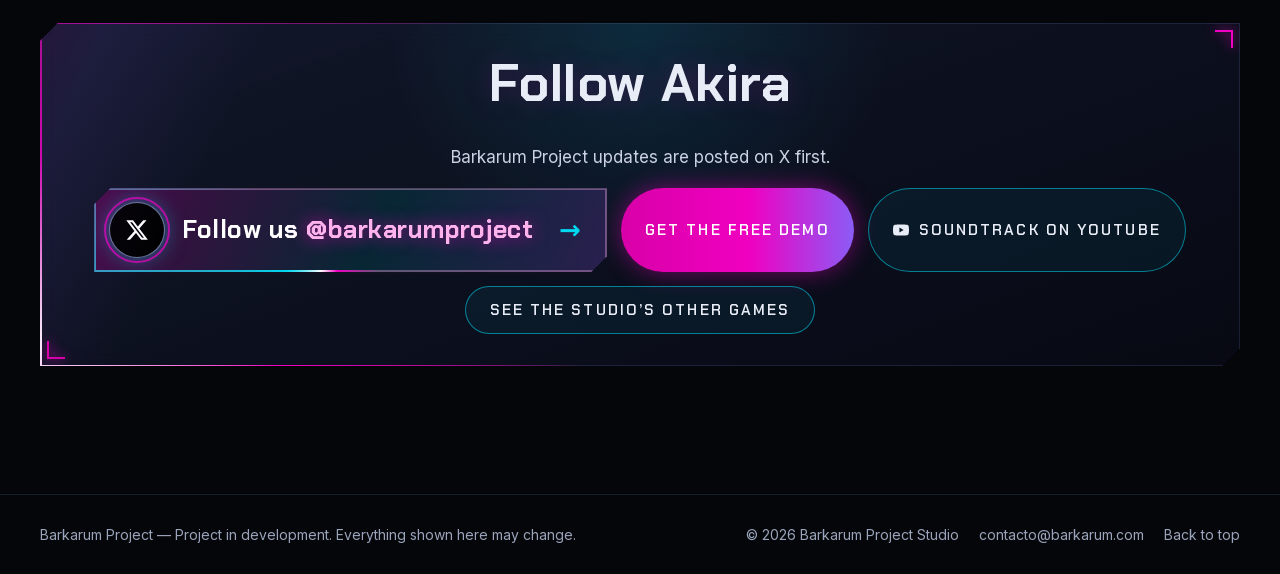
==== commit 574ecb79: "Barkarum Project: el video de la Misión 01 se ve desde YouTube El dueño pidió (29 oct 2026) que los " ====
--- a/barkarum-project/index.html
+++ b/barkarum-project/index.html
@@ -17,19 +17,18 @@
 <meta property="og:image" content="https://barkarum.com/img/bp-og.jpg">
 <meta property="og:image:width" content="1200">
 <meta property="og:image:height" content="630">
-<meta property="og:image:alt" content="Barkarum Project: Akira, de espaldas y con un rifle, en una sala inmensa cubierta de enredaderas.">
-<meta property="og:locale" content="es_MX">
 <meta name="twitter:card" content="summary_large_image">
 <meta name="twitter:site" content="@barkarumproject">
-<meta name="twitter:image:alt" content="Barkarum Project: Akira, de espaldas y con un rifle, en una sala inmensa cubierta de enredaderas.">
 <link rel="preload" href="../fonts/chakra-petch-700.woff2" as="font" type="font/woff2" crossorigin>
 <link rel="preload" href="../fonts/inter-var.woff2" as="font" type="font/woff2" crossorigin>
 <link rel="stylesheet" href="../css/styles.css">
 <link rel="stylesheet" href="../css/holo.css">
 <link rel="stylesheet" href="../css/bp.css">
+<script type="module" src="../js/vendor/model-viewer-4.0.0.min.js"></script>
 <script src="../js/en-bp.js" defer></script>
 <script src="../js/i18n.js" defer></script>
 <script src="../js/holo.js" defer></script>
+<script src="../js/yt-video.js" defer></script>
 </head>
 <body class="page-bp">
 <canvas id="energy" aria-hidden="true" data-colors="240,0,192|0,216,240|139,92,246"></canvas>
@@ -139,14 +138,14 @@
       <h2 class="reveal" data-i18n="bp.film.title">Antes de todo, eran cuatro.</h2>
       <p class="bp-film-lead reveal" data-i18n="bp.film.lead">Akira, Rei, Kaede y Yumi estudiaban informática y trabajaban juntas en tecnología para la medicina, la biología y la botánica; Akira era la experta del grupo en sistemas seguros y privacidad. Antes de su primera misión pasaron una noche en el laboratorio diseñando sus armaduras, se las pusieron pieza por pieza, probaron sus armas de energía y salieron juntas, como equipo.</p>
       <figure class="holo holo-magenta bp-film reveal">
-        <video controls preload="none" playsinline data-poster="../img/bp-mision01-1600.webp" data-poster-small="../img/bp-mision01-800.webp" aria-label="Video de la Misión 01: antes de la misión" data-i18n-aria="bp.film.aria">
-          <source src="../media/barkarum-project/mision-01-720p.mp4" type="video/mp4" media="(max-width: 760px)">
-          <source src="../media/barkarum-project/mision-01.webm" type='video/webm; codecs="vp9, opus"'>
-          <source src="../media/barkarum-project/mision-01-1080p.mp4" type="video/mp4">
-        </video>
+        <div class="yt-video" data-yt-id="zIAhh3FmgEo" data-yt-title="Video de la Misión 01: antes de la misión">
+          <img src="../img/bp-mision01-1600.webp" width="1600" height="900" loading="lazy" alt="Video de la Misión 01: antes de la misión" data-i18n-alt="bp.film.aria">
+          <button class="yt-play" type="button" aria-label="Reproducir en YouTube" data-i18n-aria="yt.play"><svg viewBox="0 0 24 24" aria-hidden="true"><path d="M8 5v14l11-7z"/></svg></button>
+        </div>
         <figcaption class="bp-film-cap">
           <span class="chip chip-art" data-i18n="common.cine">Arte de cinemática</span>
           <span data-i18n="bp.film.note">No es una captura del juego: es arte de cinemática (2:53).</span>
+          <a class="yt-link" href="https://youtu.be/zIAhh3FmgEo" rel="noopener" target="_blank" data-i18n="yt.watch">Ver en YouTube</a>
         </figcaption>
       </figure>
     </div>
@@ -159,7 +158,7 @@
       <h2 class="reveal" data-i18n="bp.battle.title">Cuatro contra un ejército de máquinas.</h2>
       <p class="bp-film-lead reveal" data-i18n="bp.battle.lead">Una noche de lluvia, una plaza industrial y filas de androides de combate que encienden sus ojos rojos. Akira, Rei, Kaede y Yumi pelean juntas, cada una con su arma de energía, al ritmo de la canción de la Misión 02 de la banda sonora original.</p>
       <figure class="holo holo-magenta bp-film reveal">
-        <video controls preload="none" playsinline data-poster="../img/bp-mision02-1600.webp" data-poster-small="../img/bp-mision02-800.webp" aria-label="Video de la Misión 02: la batalla" data-i18n-aria="bp.battle.aria">
+        <video controls preload="none" playsinline poster="../img/bp-mision02-1600.webp" aria-label="Video de la Misión 02: la batalla" data-i18n-aria="bp.battle.aria">
           <source src="../media/barkarum-project/mision-02-720p.mp4" type="video/mp4" media="(max-width: 760px)">
           <source src="../media/barkarum-project/mision-02.webm" type='video/webm; codecs="vp9, opus"'>
           <source src="../media/barkarum-project/mision-02-1080p.mp4" type="video/mp4">
@@ -179,7 +178,7 @@
       <h2 class="reveal" data-i18n="bp.colossus.title">Un coloso le cierra el paso.</h2>
       <p class="bp-film-lead reveal" data-i18n="bp.colossus.lead">En una caverna bajo la ciudad, un coloso de acero se levanta y barre el suelo con los rayos de sus ojos. Akira lo enfrenta sola con VENDAVAL, la ametralladora rotativa acoplada a su traje, al ritmo de un tema de jefe de la banda sonora original.</p>
       <figure class="holo holo-magenta bp-film reveal">
-        <video controls preload="none" playsinline data-poster="../img/bp-coloso-video-1600.webp" data-poster-small="../img/bp-coloso-video-800.webp" aria-label="Video: Akira contra el coloso" data-i18n-aria="bp.colossus.aria">
+        <video controls preload="none" playsinline poster="../img/bp-coloso-video-1600.webp" aria-label="Video: Akira contra el coloso" data-i18n-aria="bp.colossus.aria">
           <source src="../media/barkarum-project/coloso-720p.mp4" type="video/mp4" media="(max-width: 760px)">
           <source src="../media/barkarum-project/coloso.webm" type='video/webm; codecs="vp9, opus"'>
           <source src="../media/barkarum-project/coloso-1080p.mp4" type="video/mp4">
@@ -345,11 +344,11 @@
       </div>
     </div>
   </section>
-  <a class="sticky-cta" href="../registro/index.html" data-i18n="bp.cta.demo">Obtén la demo gratis</a>
 </main>
+<a class="sticky-cta" href="../registro/index.html" data-i18n="bp.cta.demo">Obtén la demo gratis</a>
 
 <dialog class="lightbox" id="lightbox">
-  <div class="holo holo-magenta"><img src="../img/bp-hero-800.webp" alt="" loading="lazy"><p></p><button class="btn btn-ghost" type="button" data-i18n="bp.close">Cerrar</button></div>
+  <div class="holo holo-magenta"><img src="../img/bp-hero-800.webp" alt=""><p></p><button class="btn btn-ghost" type="button" data-i18n="bp.close">Cerrar</button></div>
 </dialog>
 
 <footer class="footer" data-hide-sticky>
--- a/css/styles.css
+++ b/css/styles.css
@@ -472,7 +472,7 @@
 .nav-games-menu strong { font: 700 15px/1.1 var(--display); letter-spacing: .08em; text-transform: uppercase; color: #fff; }
 .nav-games-menu span { font: 500 13px/1.3 var(--body); color: var(--muted); }
 .nav .nav-games-menu a:hover, .nav .nav-games-menu a[aria-current="page"] { background: rgba(0, 216, 240, .09); }
-.nav .nav-demo { padding: 10px 16px; border-radius: 999px; color: #fff; font-weight: 600; letter-spacing: .12em; background: linear-gradient(90deg, var(--magenta), var(--pink) 55%, #8B5CF6); box-shadow: 0 0 20px rgba(240, 0, 192, .4); white-space: nowrap; }
+.nav .nav-demo { padding: 10px 16px; border-radius: 999px; color: #fff; font-weight: 600; letter-spacing: .12em; background: linear-gradient(90deg, var(--magenta), #D900AD 55%, #8452F5); box-shadow: 0 0 20px rgba(240, 0, 192, .4); white-space: nowrap; }
 .nav .nav-demo:hover { color: #fff; box-shadow: 0 0 32px rgba(240, 0, 192, .65); }
 /* Segunda barra en las páginas largas: las secciones de esa página */
 .nav-page { position: absolute; top: 100%; left: 0; right: 0; display: flex; align-items: center; justify-content: center; gap: 22px; height: 42px; padding: 0 var(--gutter); overflow-x: auto; scrollbar-width: none; background: rgba(5, 6, 10, .74); -webkit-backdrop-filter: blur(12px); backdrop-filter: blur(12px); border-top: 1px solid var(--line); border-bottom: 1px solid var(--line); }
--- a/css/holo.css
+++ b/css/holo.css
@@ -82,8 +82,6 @@
   transition: transform .4s ease-out;
 }
 .holo-pad { padding: clamp(20px, 3vw, 32px); }
-/* El clip-path de .holo también recorta el contorno de foco: dentro de un panel se dibuja hacia dentro. */
-.holo video:focus-visible, .holo > summary:focus-visible { outline-offset: -3px; }
 
 /* Barrido de escaneo sobre imágenes */
 .scanline { position: absolute; inset: 0; pointer-events: none; overflow: hidden; z-index: 1; }
@@ -138,9 +136,6 @@
 .reveal.in { opacity: 1; transform: none; filter: none; }
 .no-js .reveal { opacity: 1; transform: none; filter: none; }
 
-/* model-viewer se carga al acercarse (holo.js): mientras tanto ya ocupa su lugar y no mueve la página. */
-model-viewer { display: block; }
-
 /* ---------- Visor 3D de personajes ---------- */
 .stage-wrap { display: grid; grid-template-columns: 250px minmax(0, 1fr) 300px; gap: clamp(16px, 2.4vw, 32px); align-items: center; margin-top: 32px; }
 .body-tabs { display: grid; gap: 12px; }
@@ -149,7 +144,7 @@
 .body-tab span { font: 600 11px/1 var(--display); letter-spacing: .2em; text-transform: uppercase; color: var(--cyan); }
 .body-tab[aria-selected="true"] { --edge: var(--pink); }
 .body-tab[aria-selected="true"]::before { animation-duration: 2.4s; }
-.body-tab:focus-visible { outline: 2px solid var(--cyan); outline-offset: -4px; }
+.body-tab:focus-visible { outline: 2px solid var(--cyan); outline-offset: 4px; }
 .stage { position: relative; height: min(68vh, 600px); }
 .stage model-viewer { position: absolute; inset: 0 0 6% 0; width: 100%; height: 94%; background: transparent; --poster-color: transparent; --progress-bar-color: var(--cyan); --progress-bar-height: 2px; }
 .stage-base {
@@ -237,11 +232,8 @@
 
 @media (max-width: 1000px) {
   .stage-wrap { grid-template-columns: 1fr; }
-  /* Pestañas en filas que se reparten el ancho, sin cortar nombres como SUPERVISOR; con cuatro, 2 + 2. */
-  .body-tabs { display: flex; flex-wrap: wrap; }
-  .body-tab { flex: 1 1 140px; width: auto; padding: 12px; }
-  .body-tab:first-child:nth-last-child(4), .body-tab:first-child:nth-last-child(4) ~ .body-tab { flex-basis: calc(50% - 6px); }
-  .body-tab span { display: block; line-height: 1.35; margin-bottom: 6px; }
+  .body-tabs { grid-template-columns: repeat(3, minmax(0, 1fr)); }
+  .body-tab { padding: 12px; }
   .body-tab strong { font-size: 15px; letter-spacing: .12em; }
   .stage { height: 54vh; min-height: 360px; }
   .weapons { grid-template-columns: 1fr; }
@@ -285,7 +277,7 @@
   pointer-events: none;
 }
 .follow-x:hover { color: #fff; transform: translateY(-2px); filter: brightness(1.15); }
-.follow-x:focus-visible { outline: 2px solid var(--cyan); outline-offset: -4px; }
+.follow-x:focus-visible { outline: 2px solid var(--cyan); outline-offset: 4px; }
 .follow-x-icon { position: relative; flex: none; display: grid; place-items: center; width: 54px; height: 54px; border-radius: 50%; background: #000; box-shadow: 0 0 0 1px rgba(255, 255, 255, .3), 0 0 22px rgba(0, 216, 240, .55); }
 .follow-x-icon svg { width: 24px; height: 24px; fill: #fff; }
 .follow-x-icon::after { content: ""; position: absolute; inset: -6px; border-radius: 50%; border: 2px solid rgba(240, 0, 192, .7); animation: follow-ping 2.4s ease-out infinite; }
@@ -336,3 +328,14 @@
   .holo { transform: none !important; }
   .reveal { opacity: 1; transform: none; filter: none; }
 }
+
+/* Videos alojados en YouTube (js/yt-video.js): póster con botón de play; el reproductor se carga al pulsar. */
+.yt-video { position: relative; display: block; width: 100%; overflow: hidden; aspect-ratio: 16 / 9; background: #000; }
+.yt-video img { display: block; width: 100%; height: 100%; object-fit: cover; transition: transform .5s ease, filter .3s ease; }
+.yt-video:hover img { transform: scale(1.02); filter: brightness(1.08); }
+.yt-video iframe { display: block; width: 100%; height: 100%; border: 0; }
+.yt-play { position: absolute; left: 50%; top: 50%; z-index: 2; display: grid; place-items: center; width: 84px; height: 84px; padding: 0; transform: translate(-50%, -50%); border-radius: 50%; background: linear-gradient(135deg, rgba(139, 92, 246, .9), rgba(0, 216, 240, .8)); border: 2px solid rgba(255, 255, 255, .9); box-shadow: 0 0 36px rgba(139, 92, 246, .6); cursor: pointer; transition: transform .2s ease, box-shadow .2s ease; }
+.yt-play:hover { transform: translate(-50%, -50%) scale(1.08); box-shadow: 0 0 50px rgba(139, 92, 246, .85); }
+.yt-play:focus-visible { outline: 3px solid var(--cyan); outline-offset: 6px; }
+.yt-play svg { width: 34px; height: 34px; margin-left: 5px; fill: #fff; }
+.yt-link { color: var(--cyan); white-space: nowrap; }
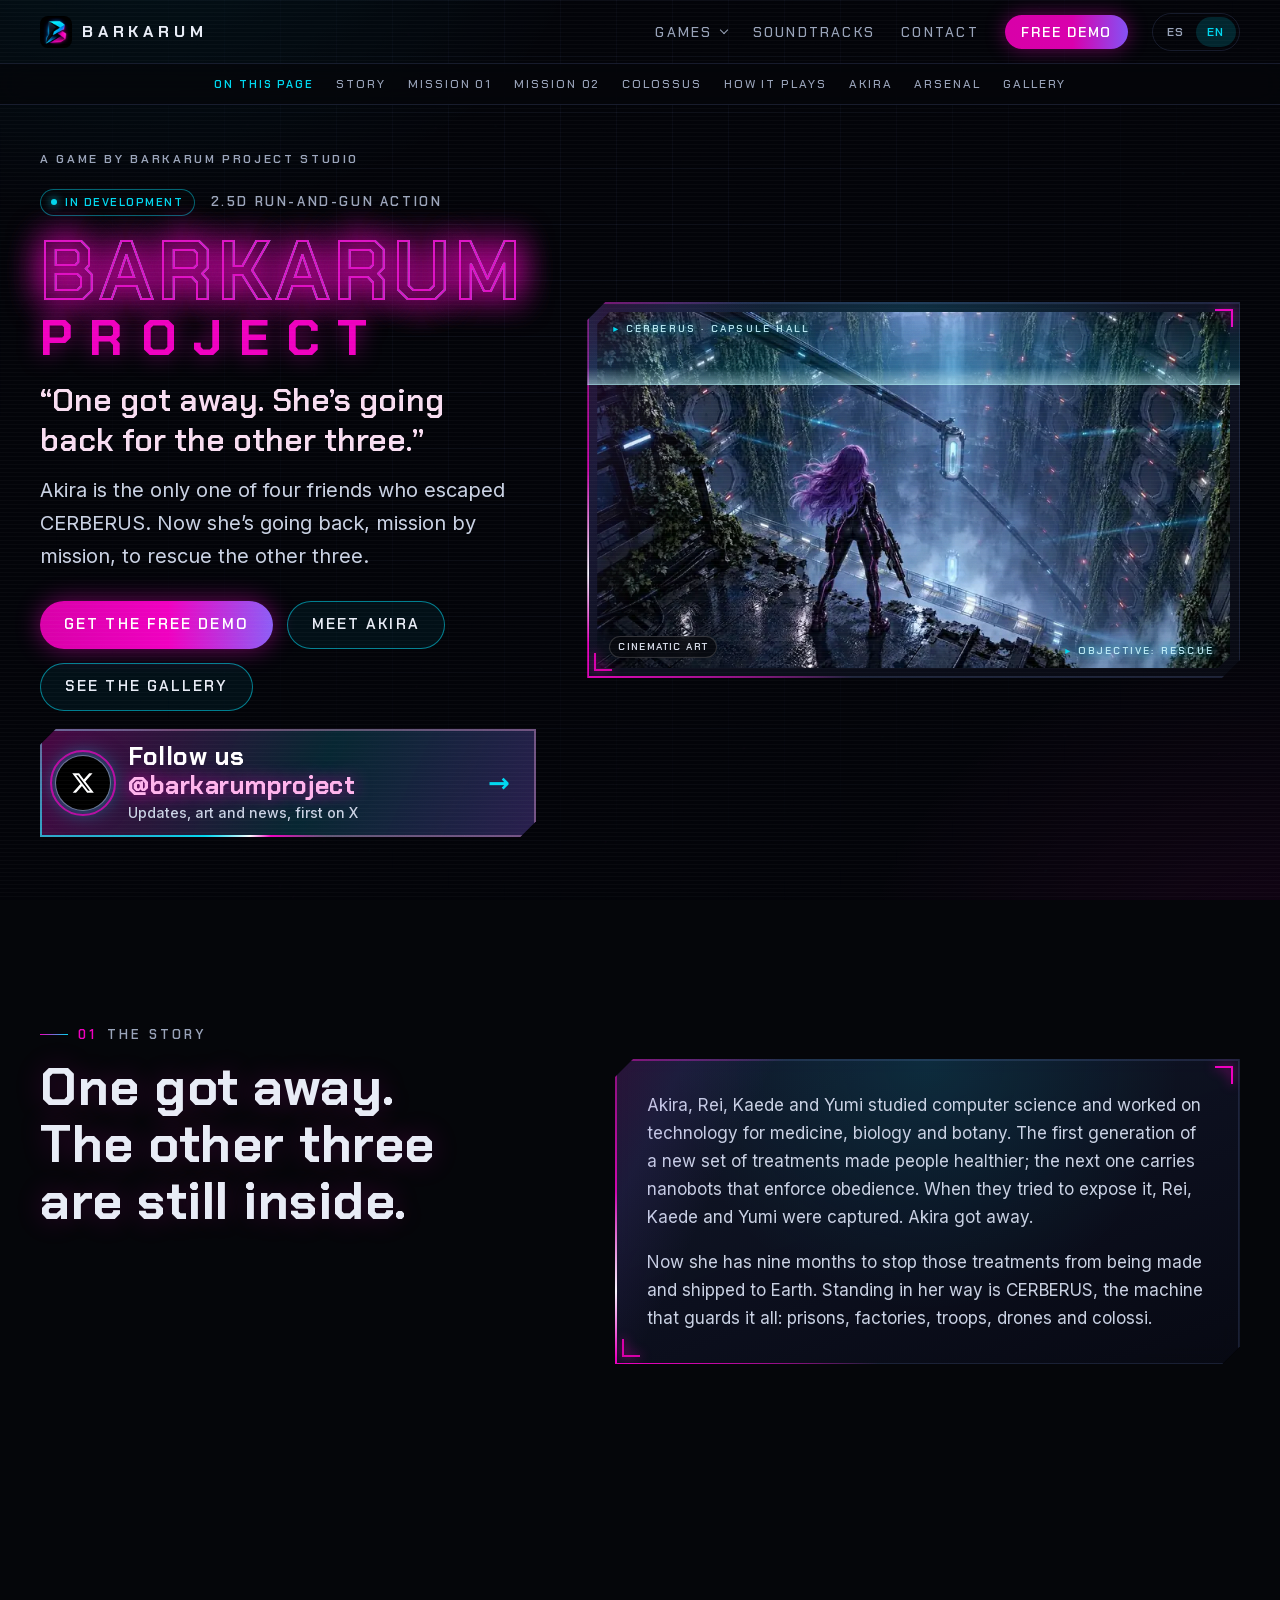
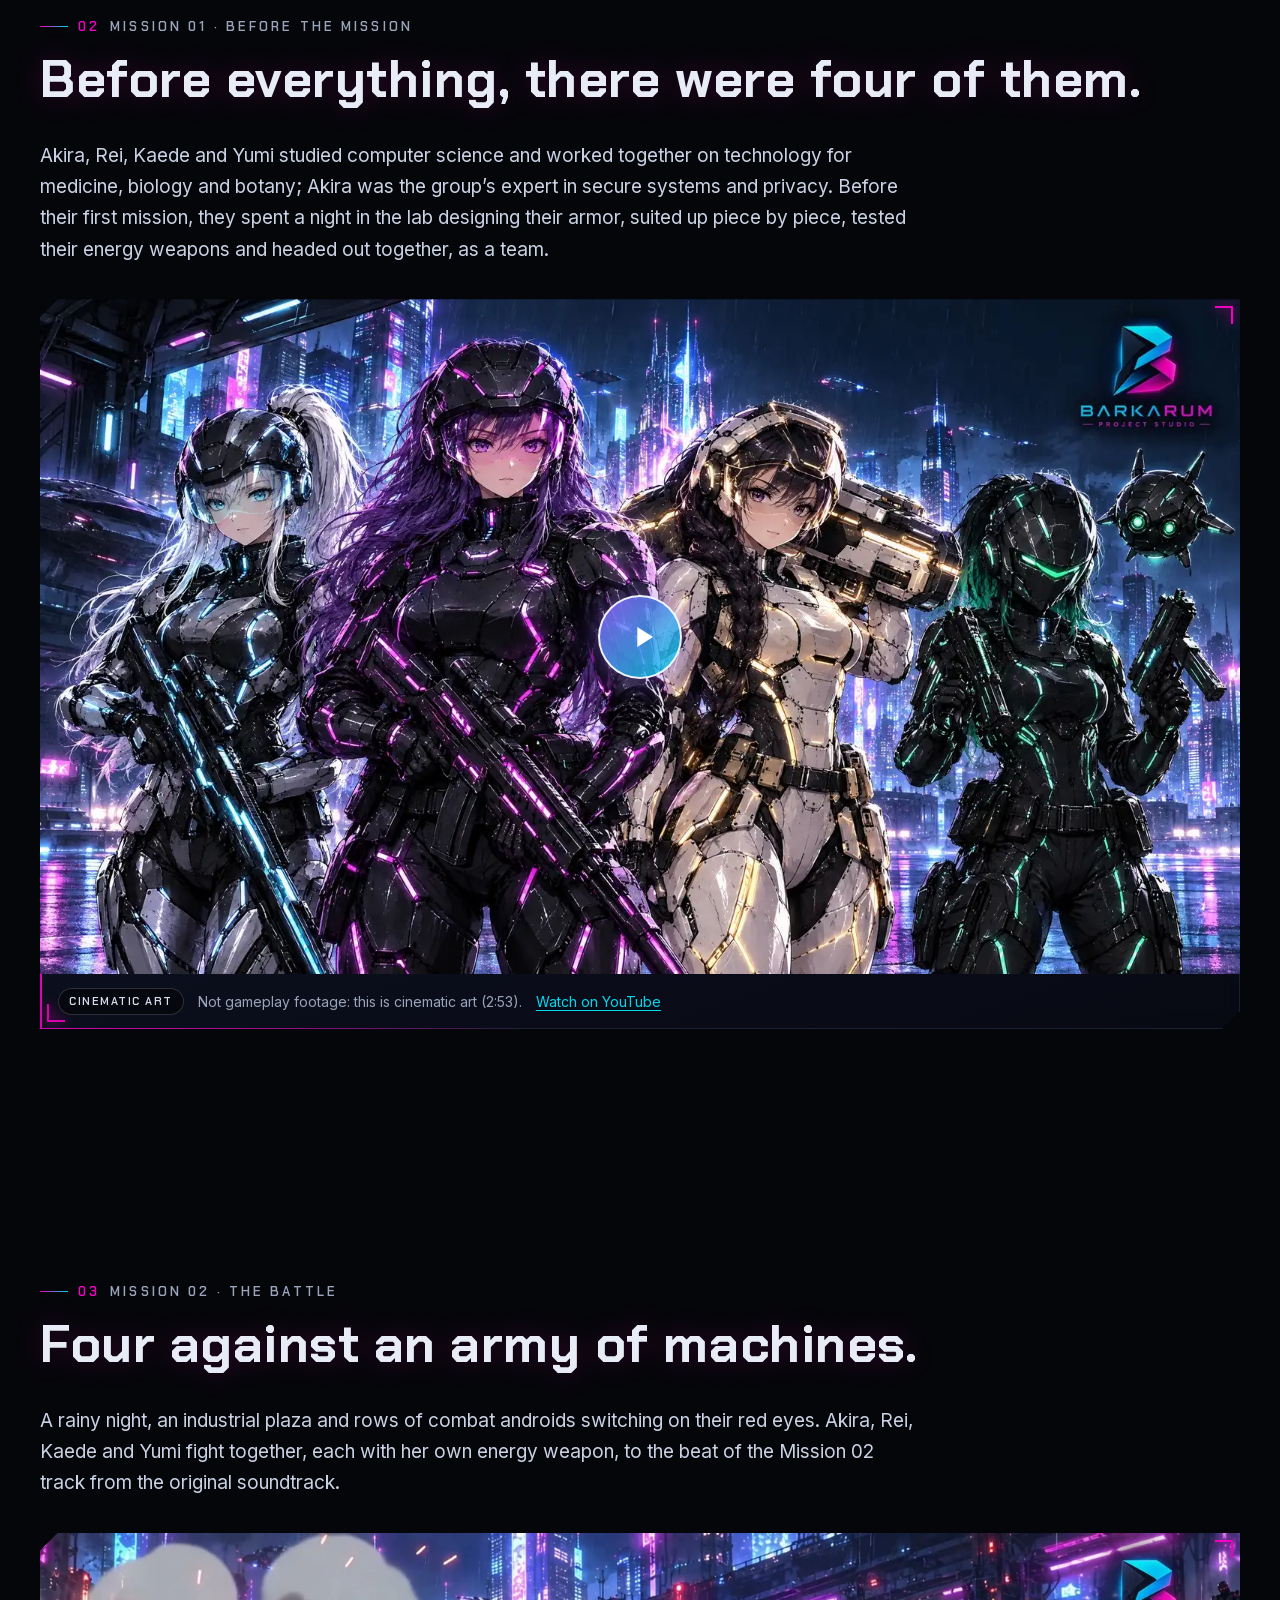
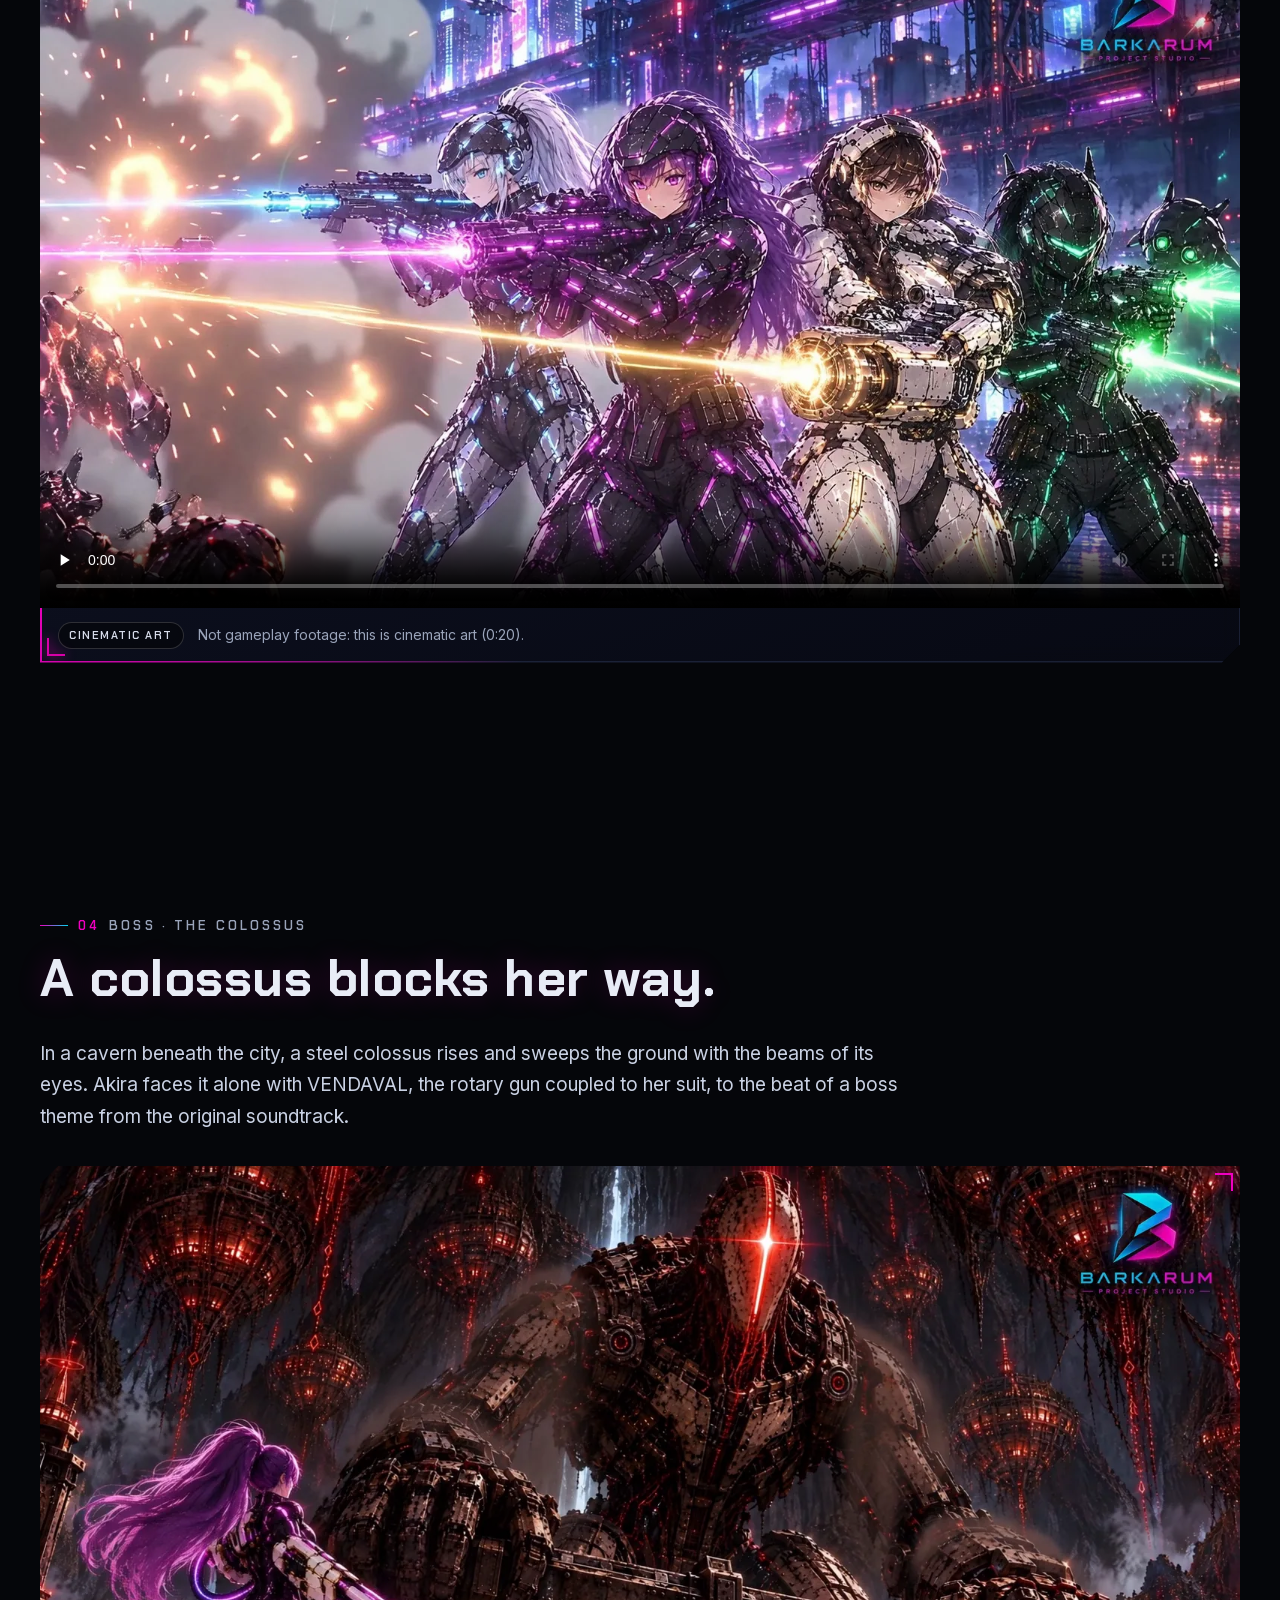
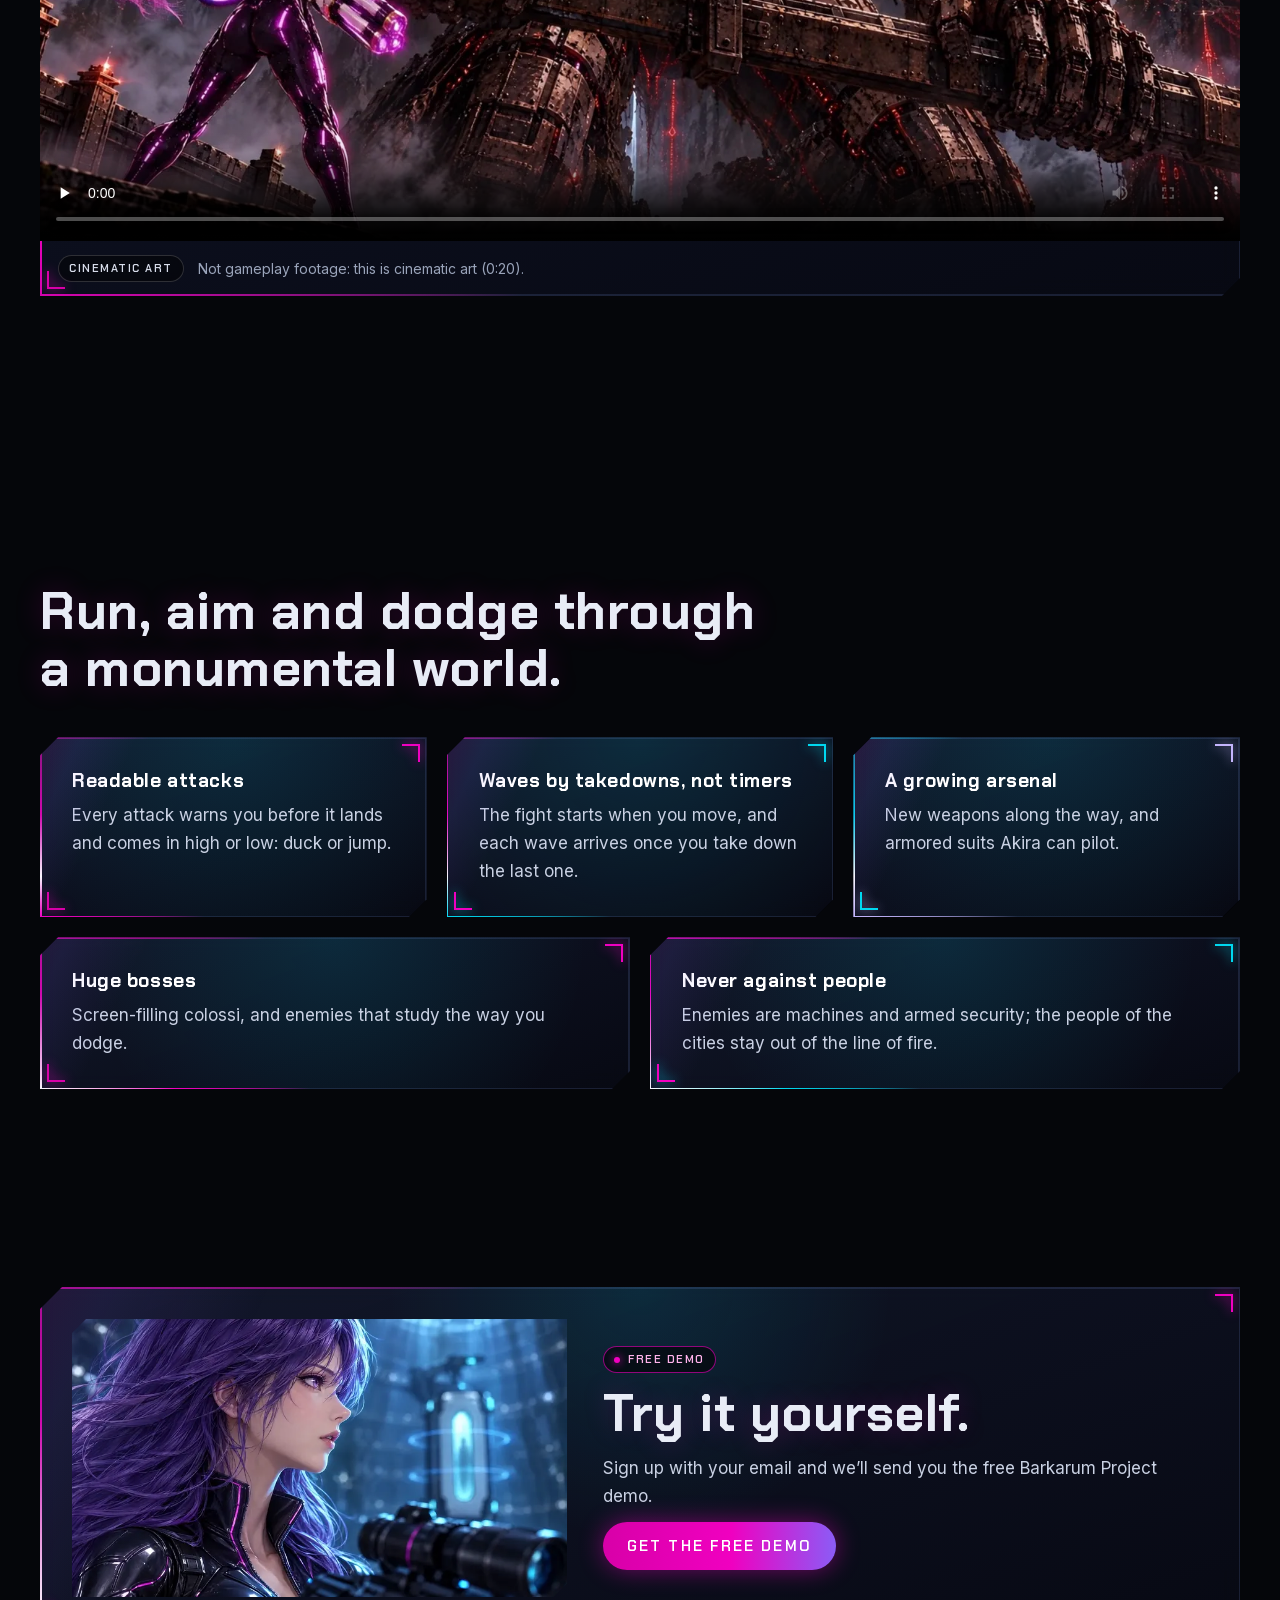
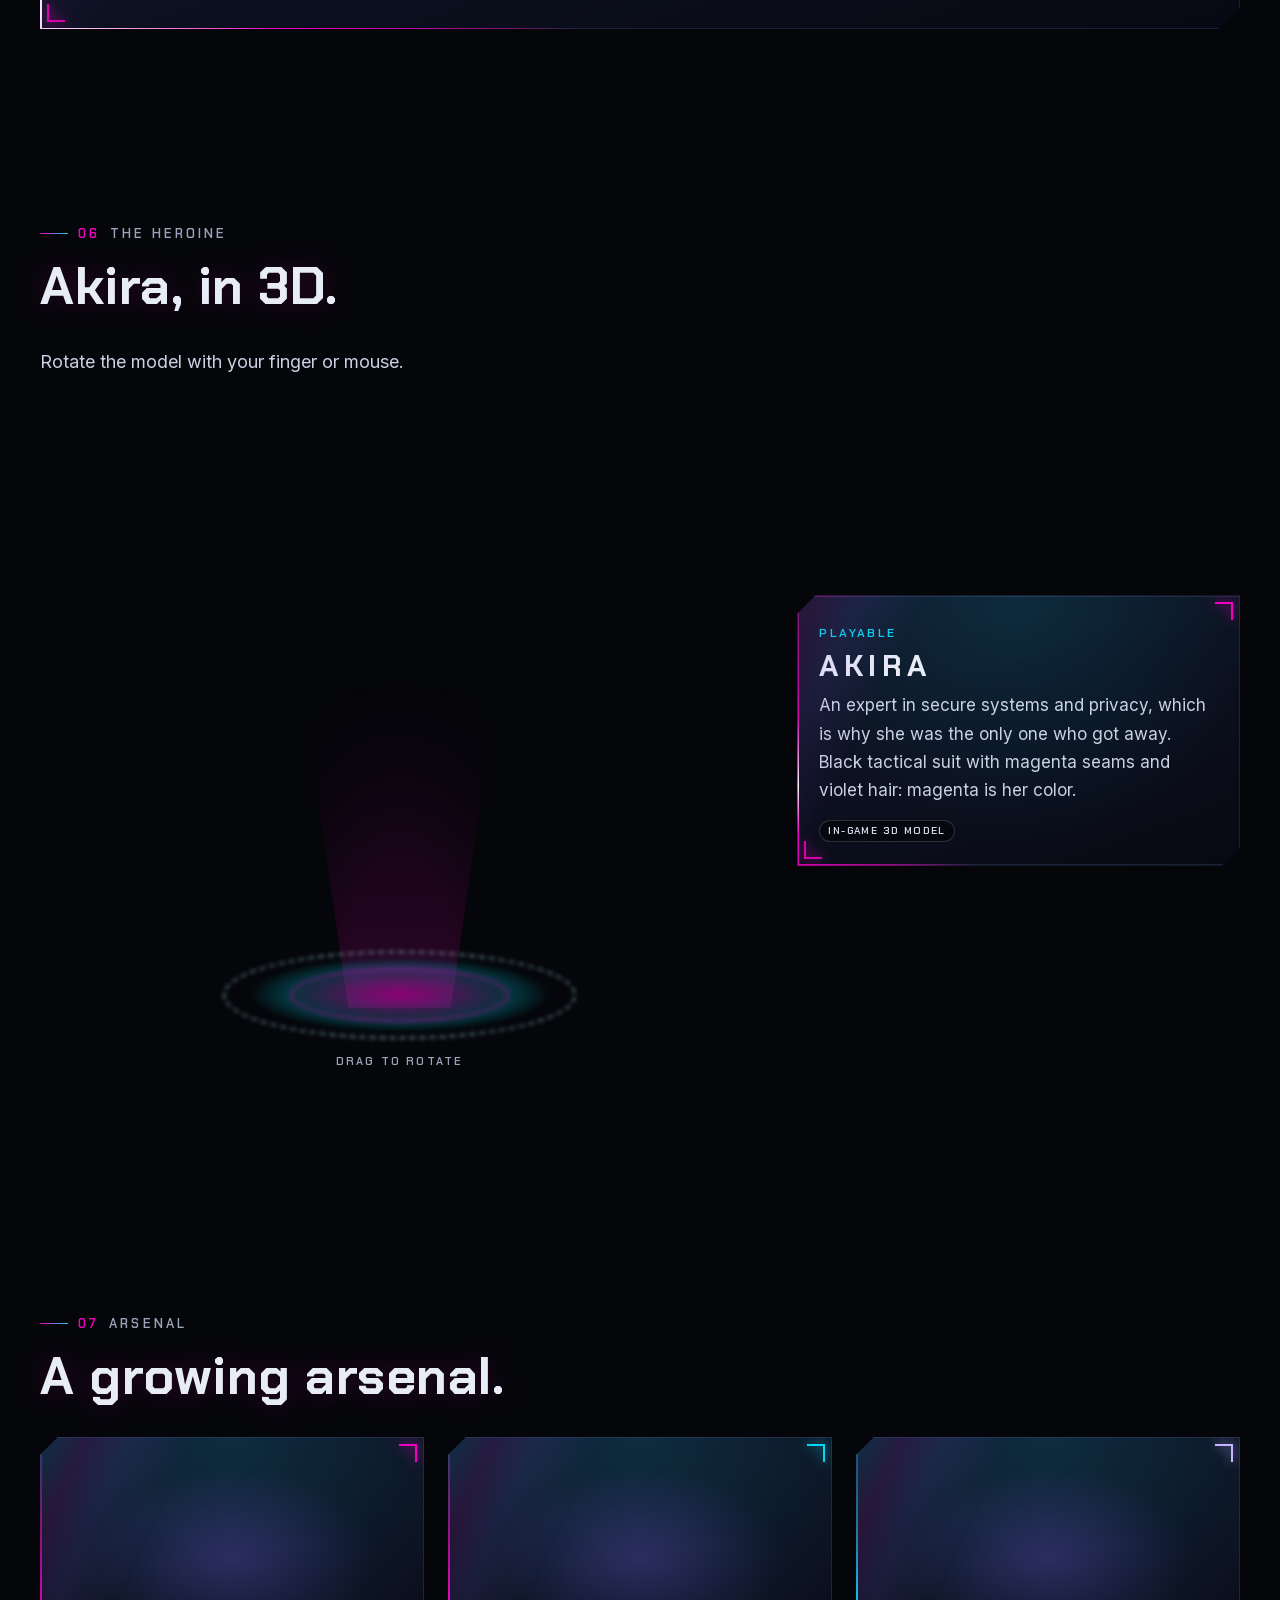
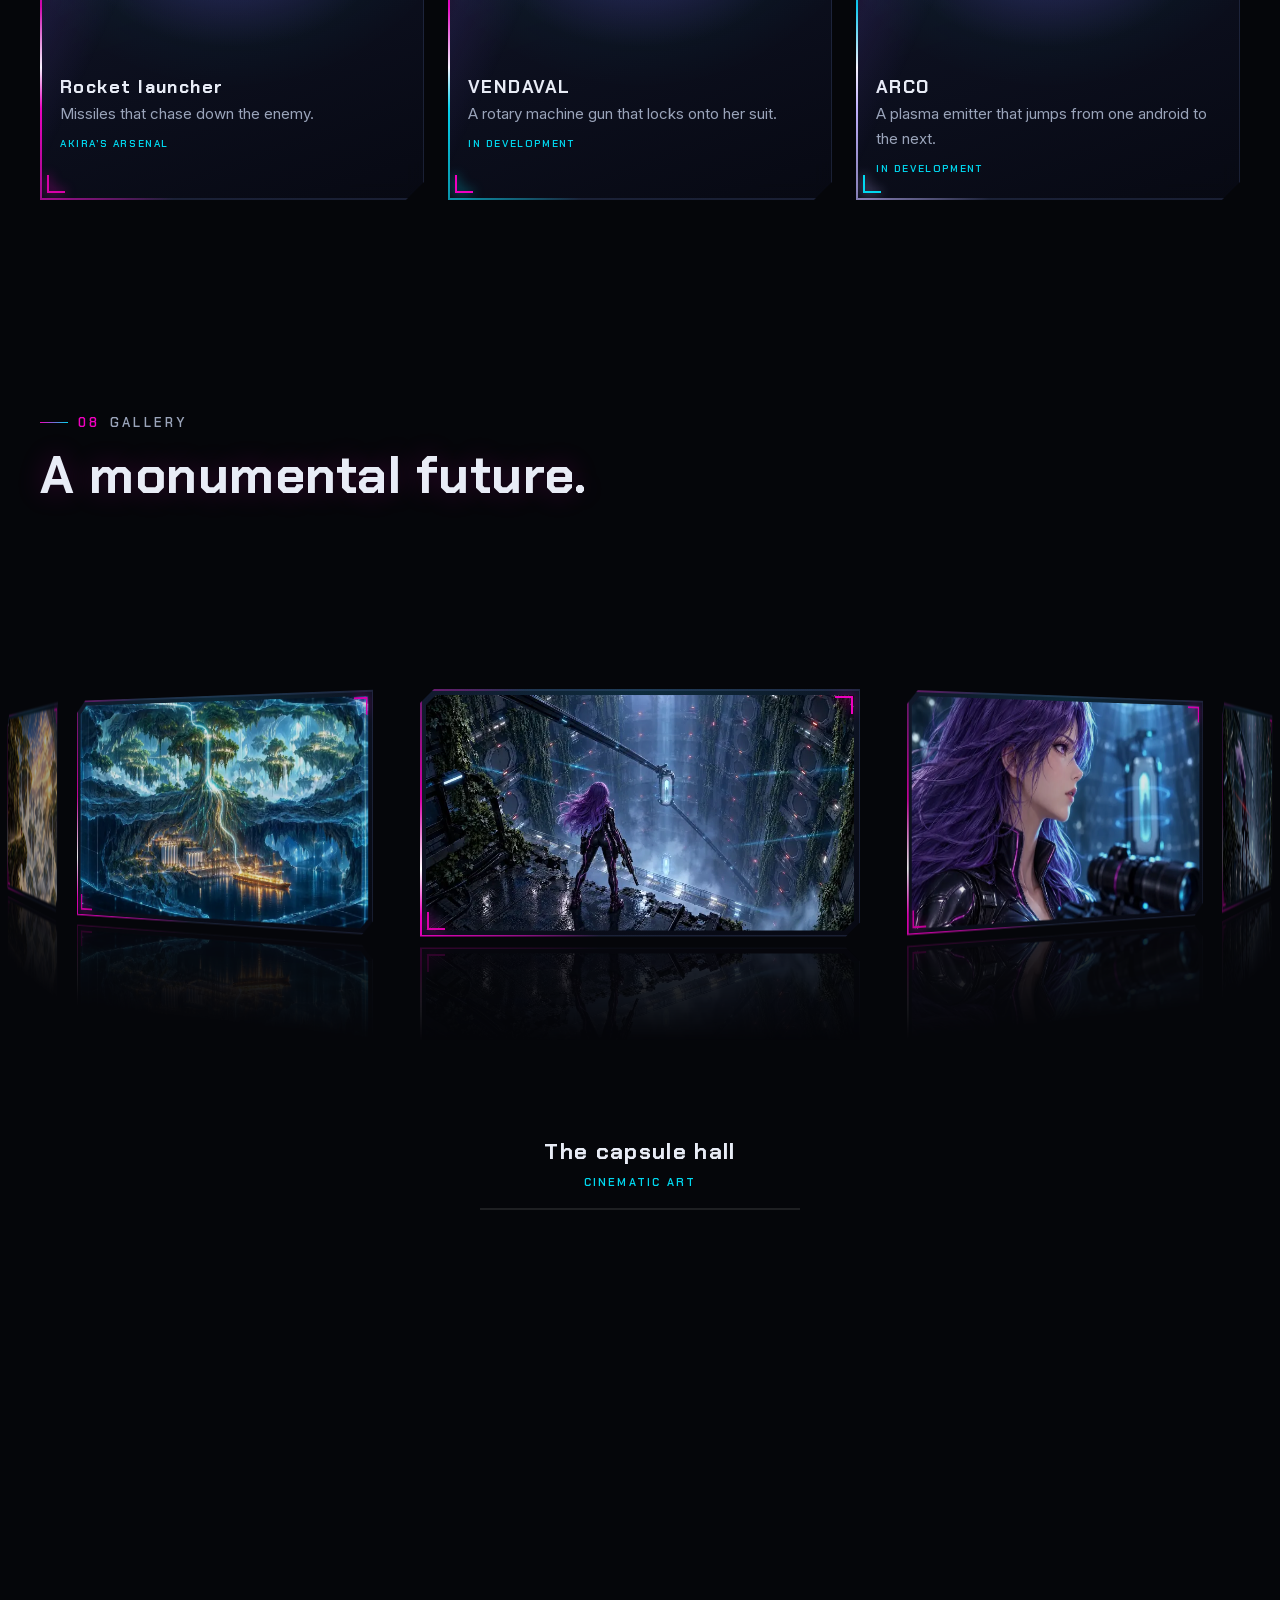
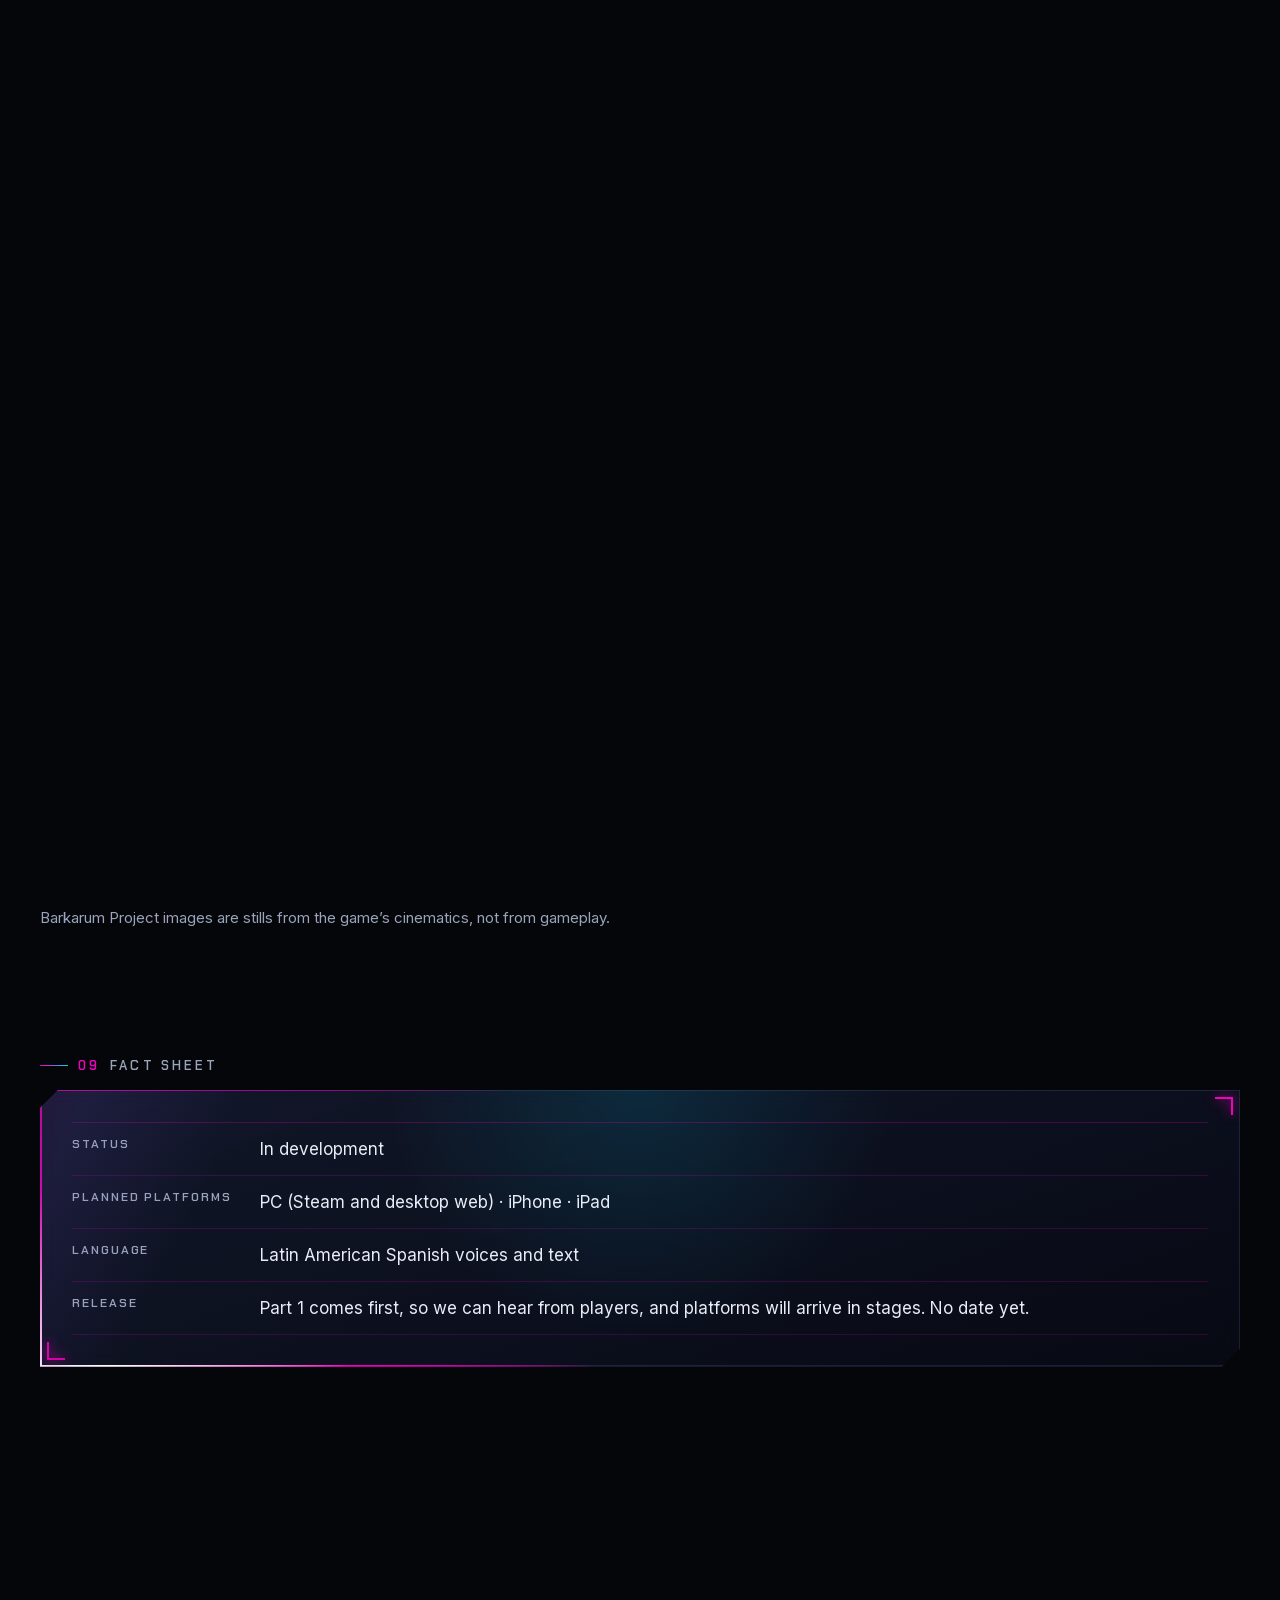
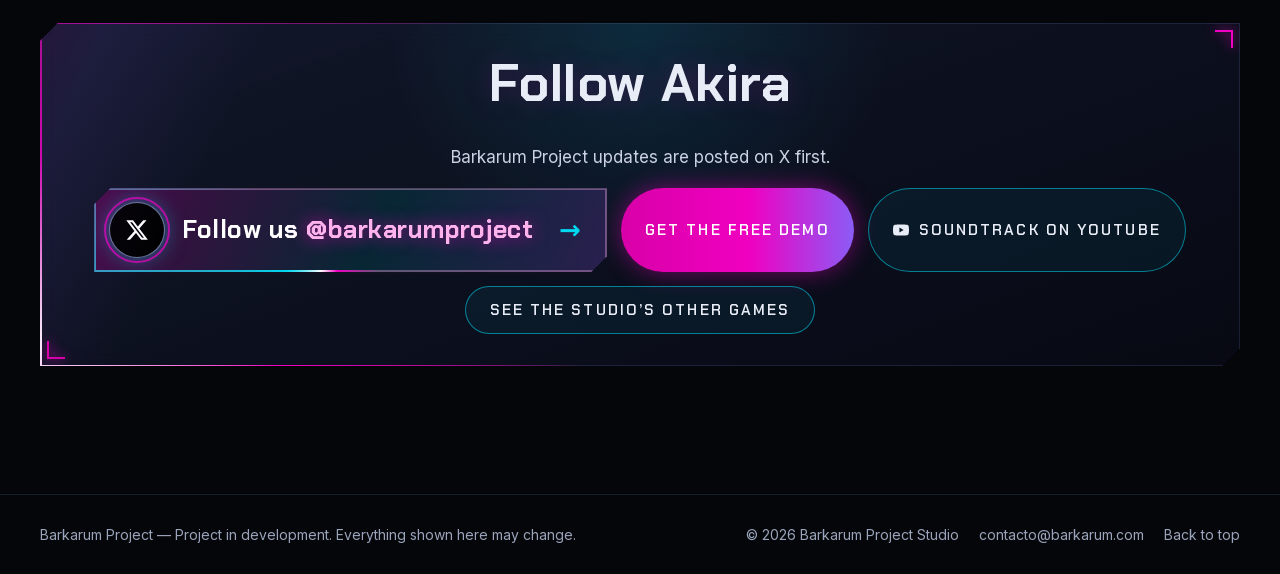
==== commit 4e91efa1: "Nexo Prime en la portada y el menú Juegos, con captura real del juego - Portada: tarjeta de Nexo Pri" ====
--- a/barkarum-project/index.html
+++ b/barkarum-project/index.html
@@ -49,6 +49,7 @@
           <a href="../barkarum-project/index.html" aria-current="page"><strong>Barkarum Project</strong><span data-i18n="gnav.bp">Acción run-and-gun 2.5D</span></a>
           <a href="../nexus/index.html"><strong>NEXUS</strong><span data-i18n="gnav.nx">FPS de ciencia ficción</span></a>
           <a href="../index.html#sphere-of-rings"><strong>Sphere of Rings</strong><span data-i18n="gnav.sor">Puzzle 3D para iPhone y iPad</span></a>
+          <a href="../nexo-prime/index.html"><strong>Nexo Prime</strong><span data-i18n="gnav.nexo">Puzzle 2.5D para iPhone</span></a>
         </div>
       </div>
       <a href="../index.html#bandas-sonoras" data-i18n="gnav.ost">Bandas sonoras</a>
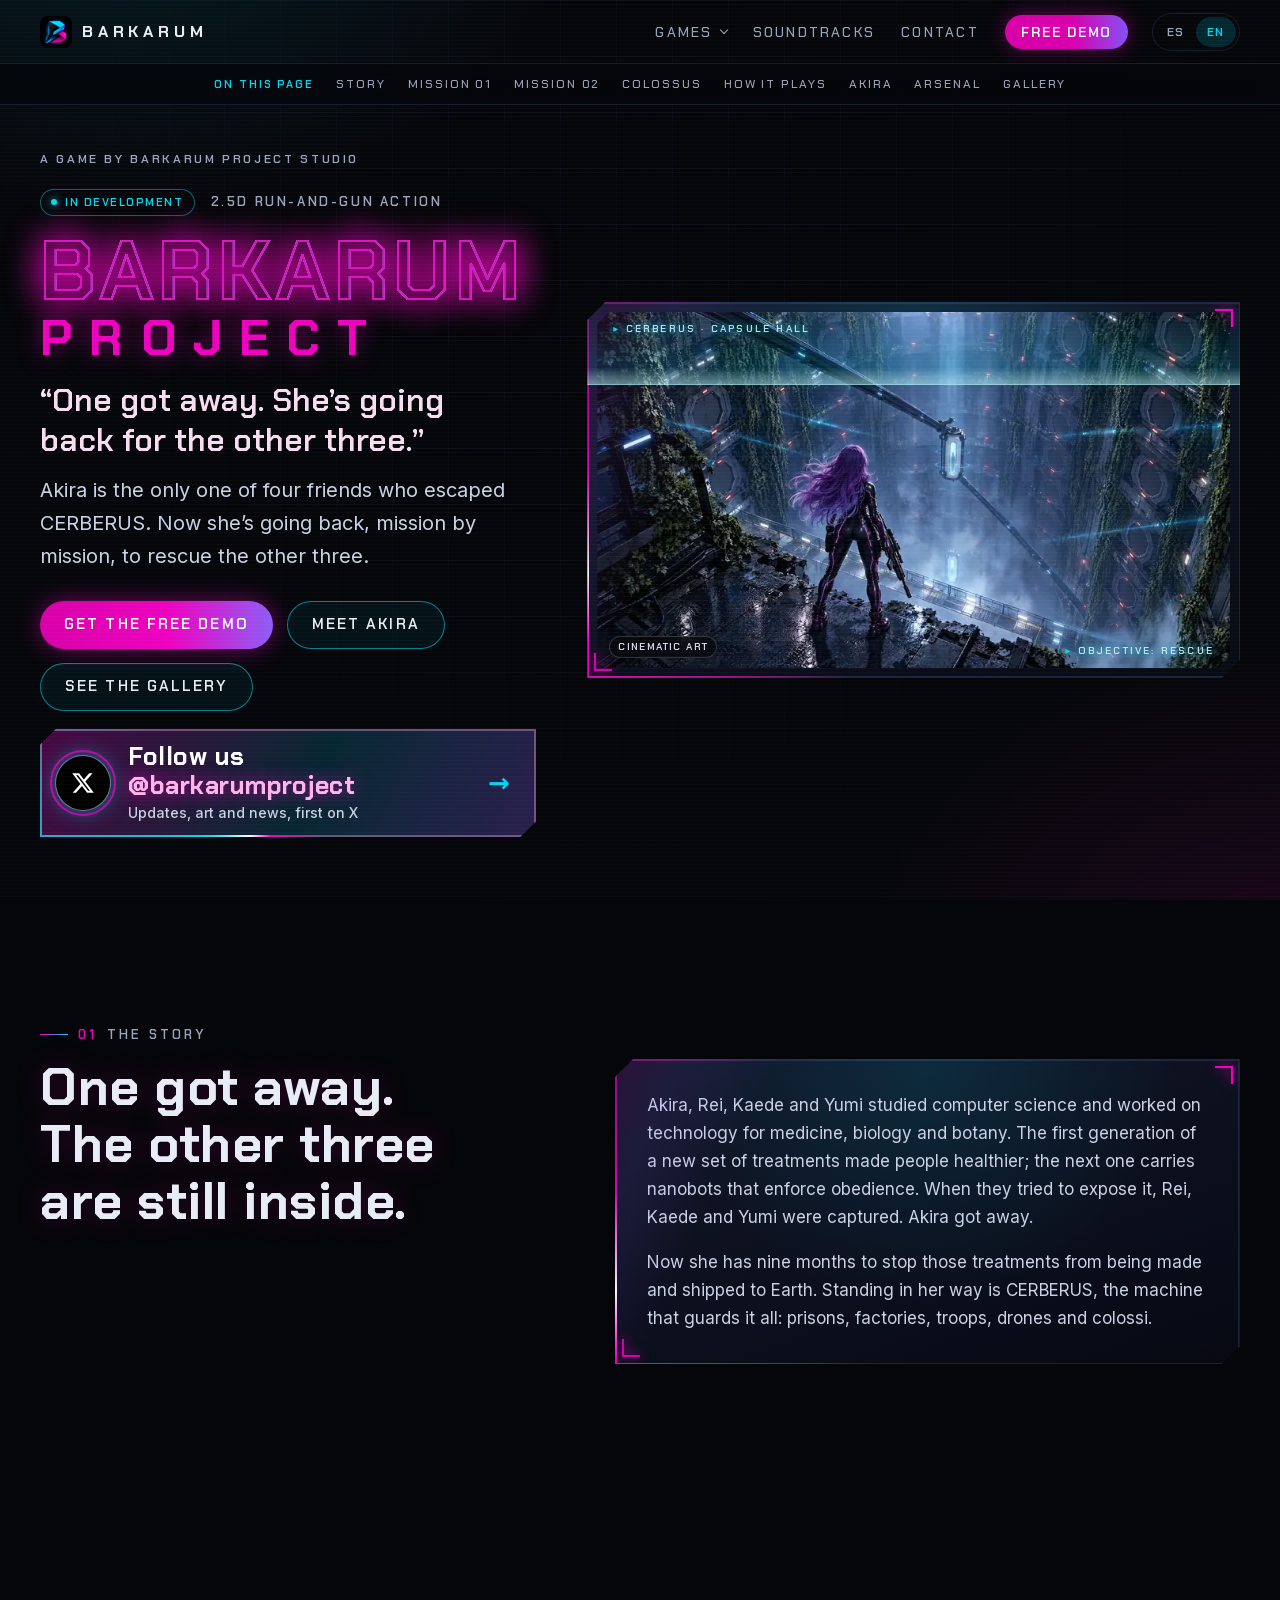
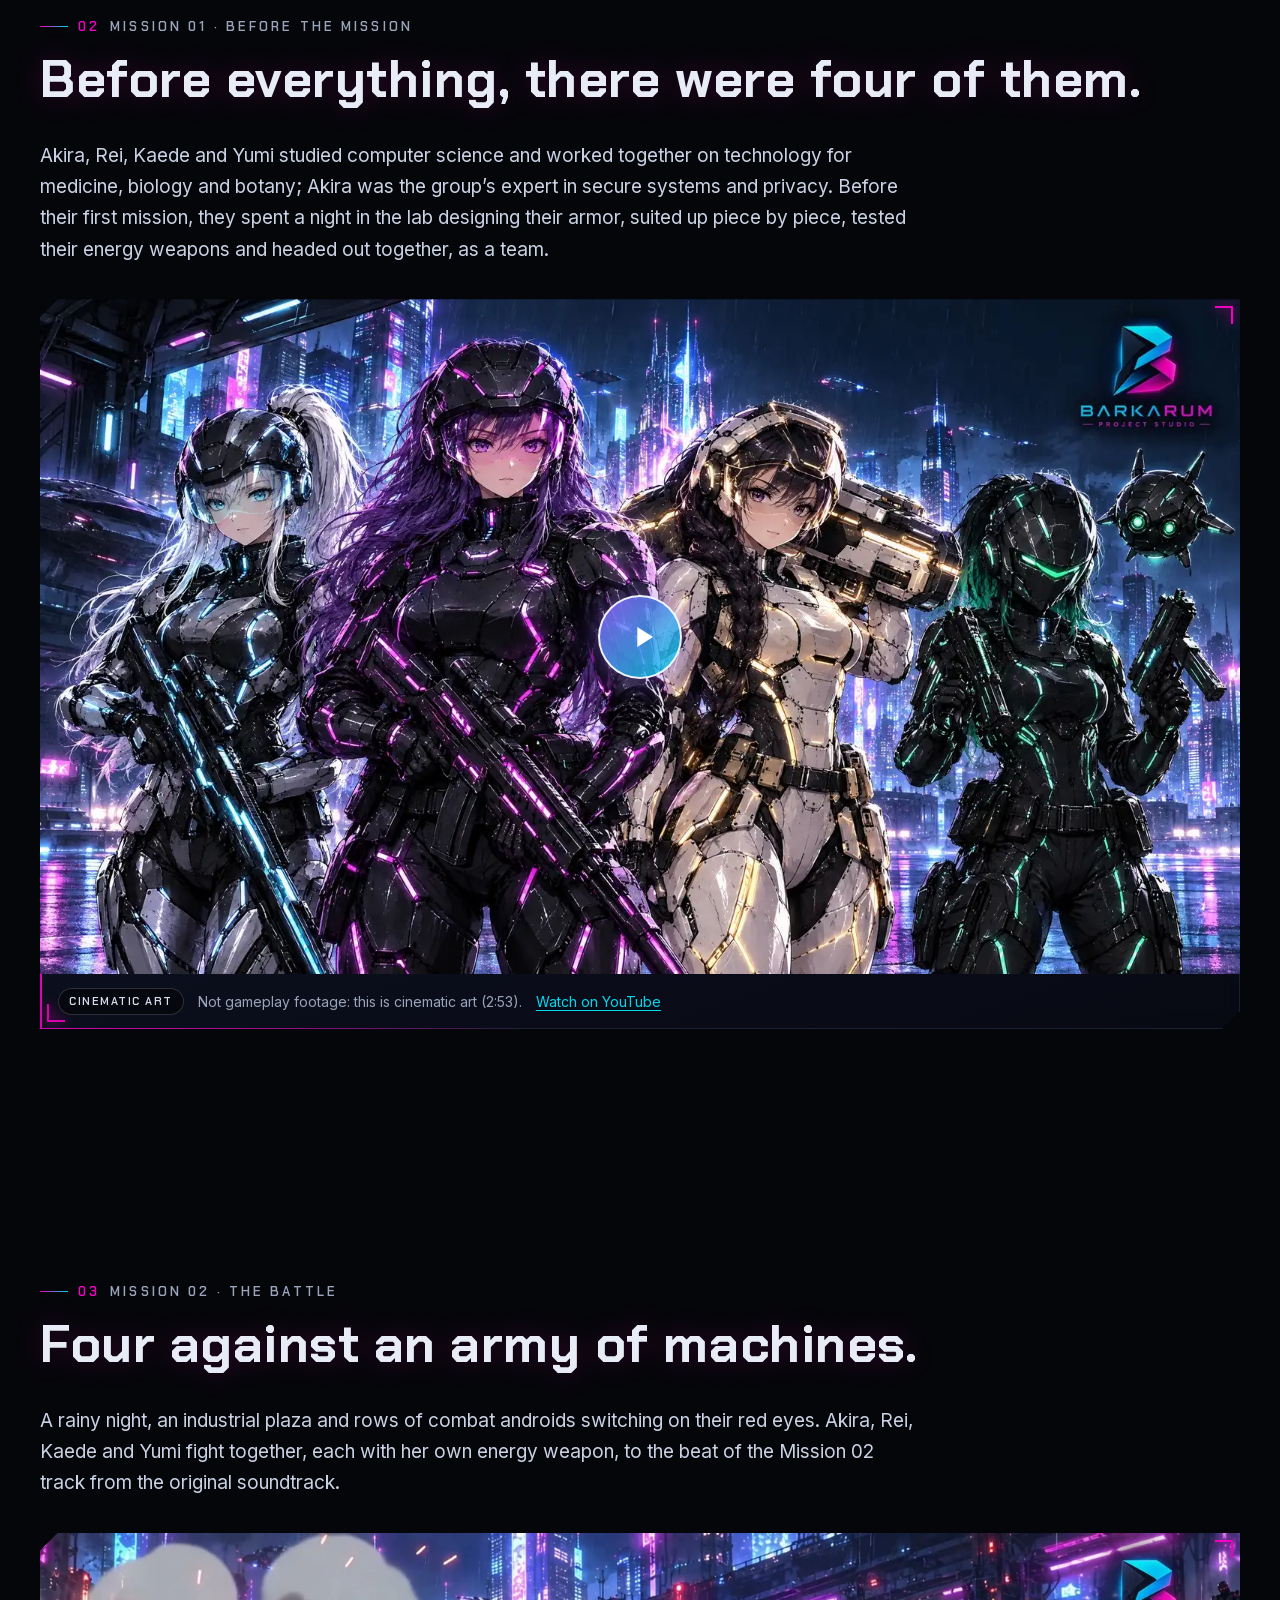
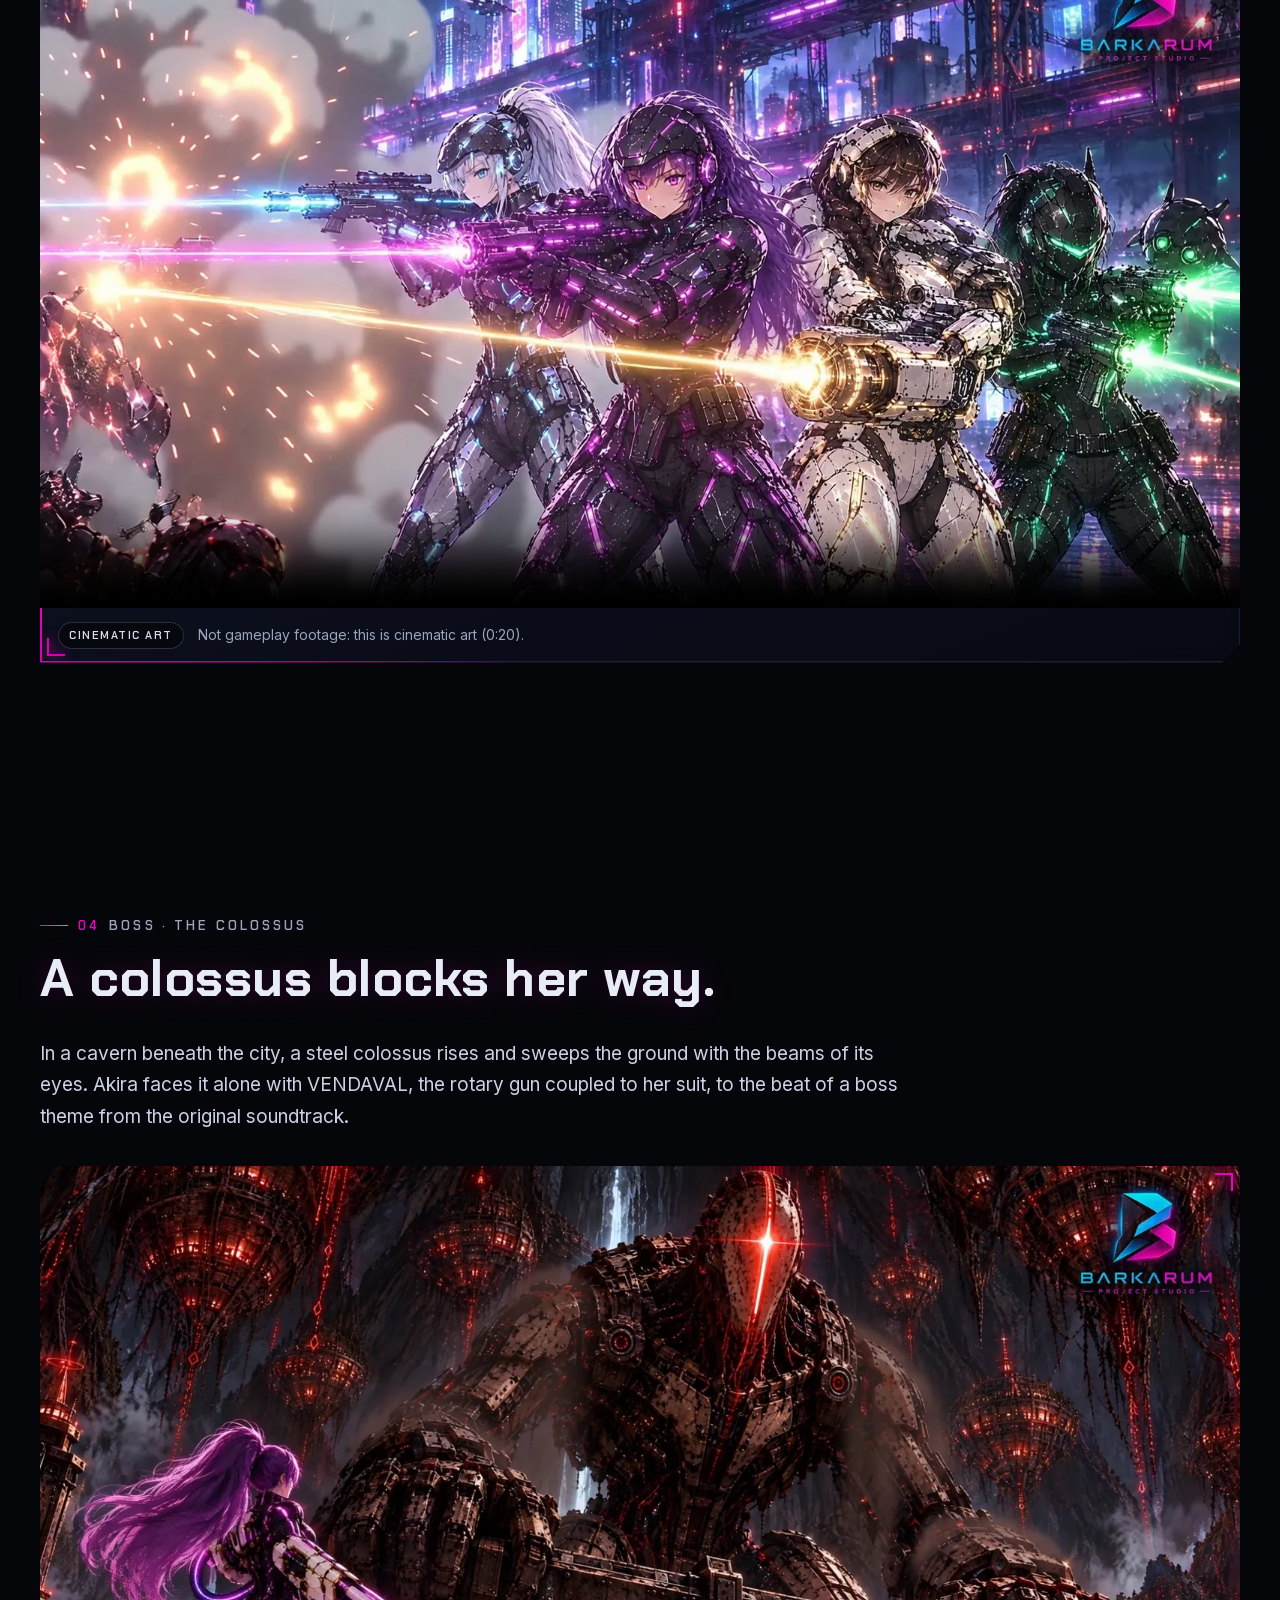
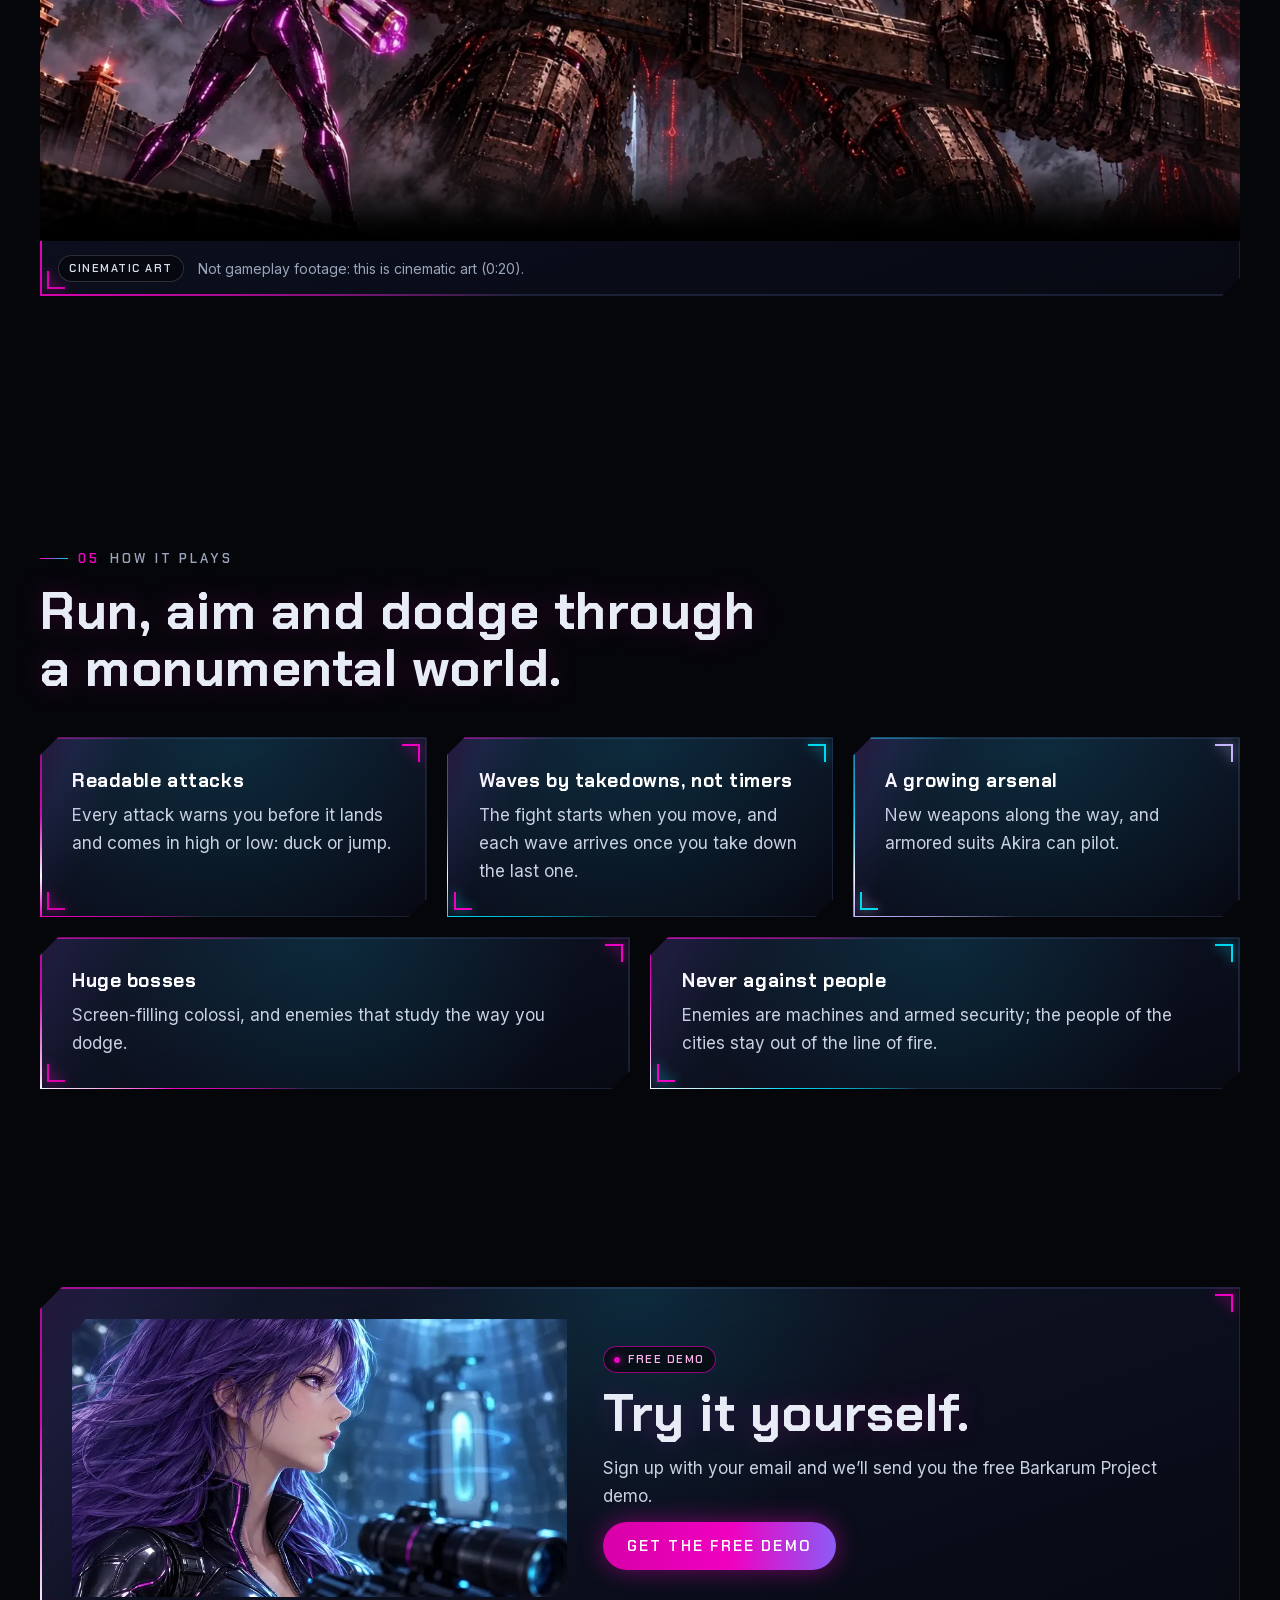
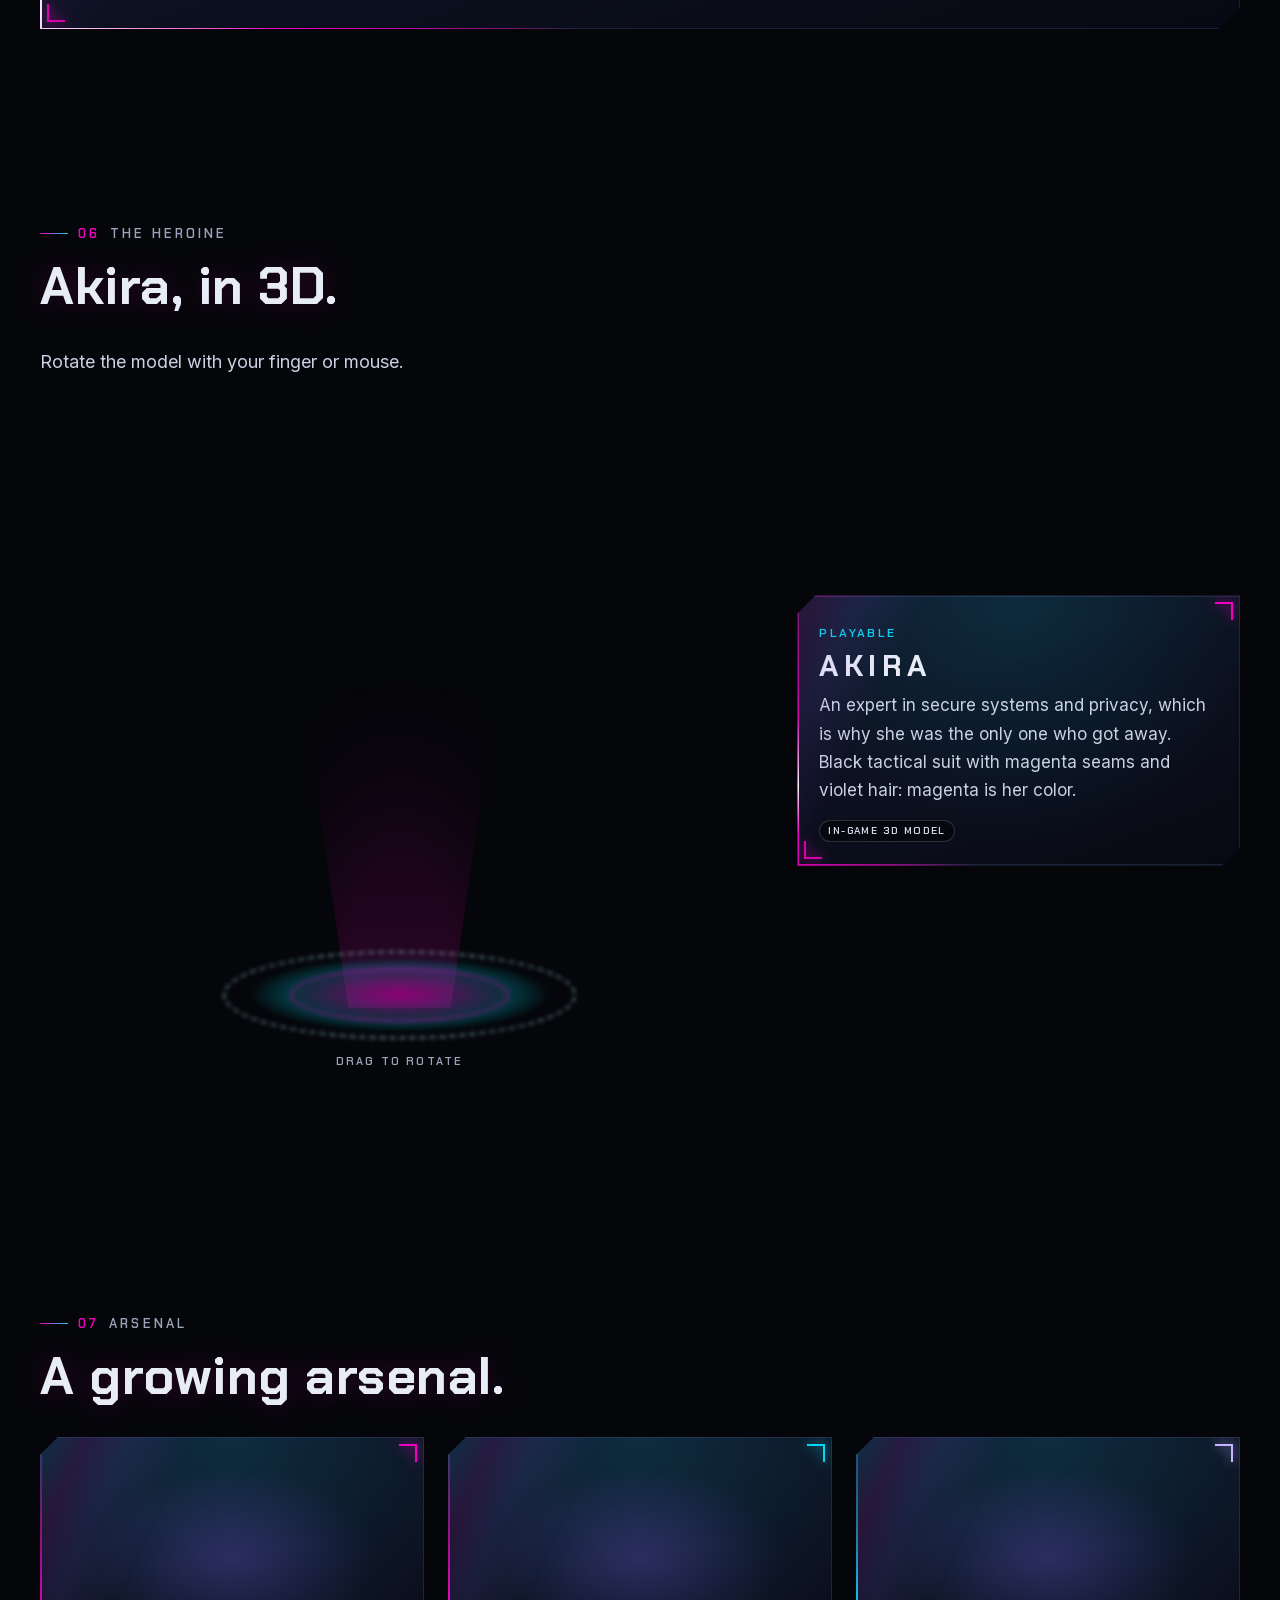
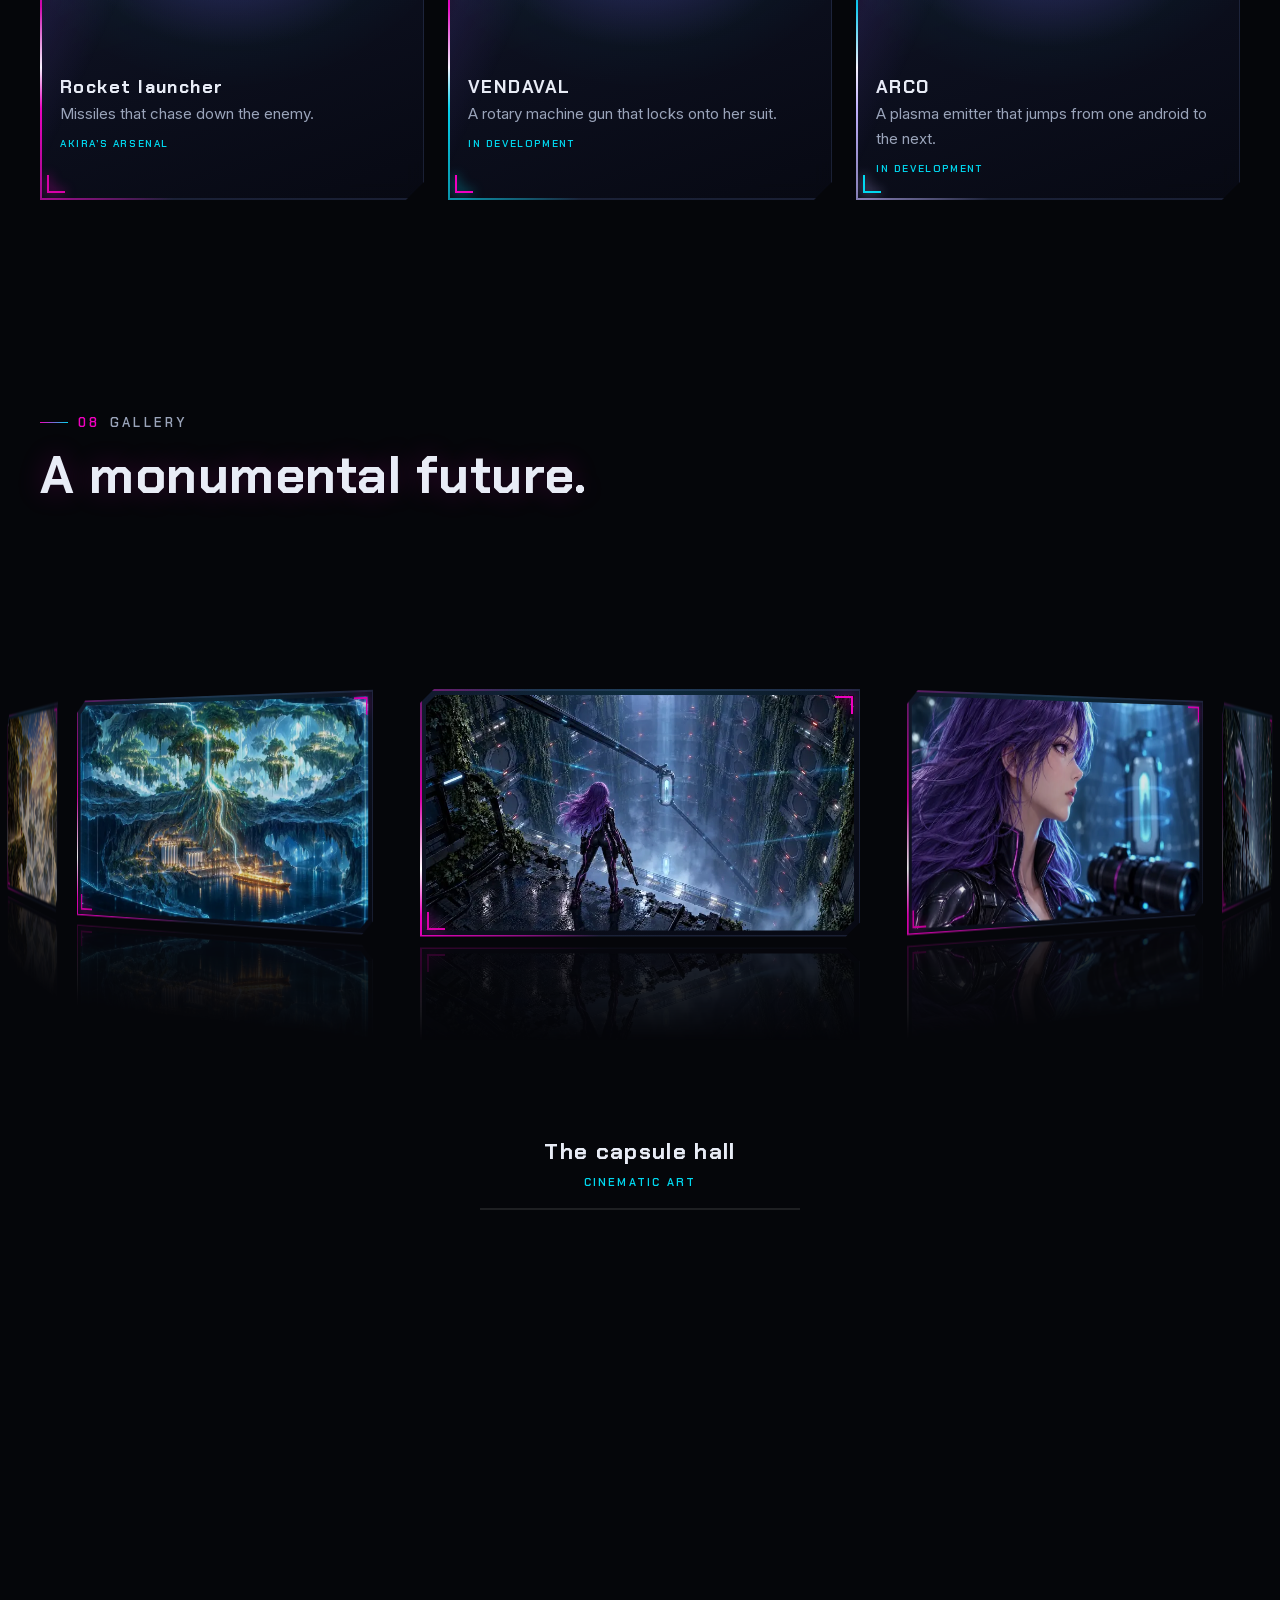
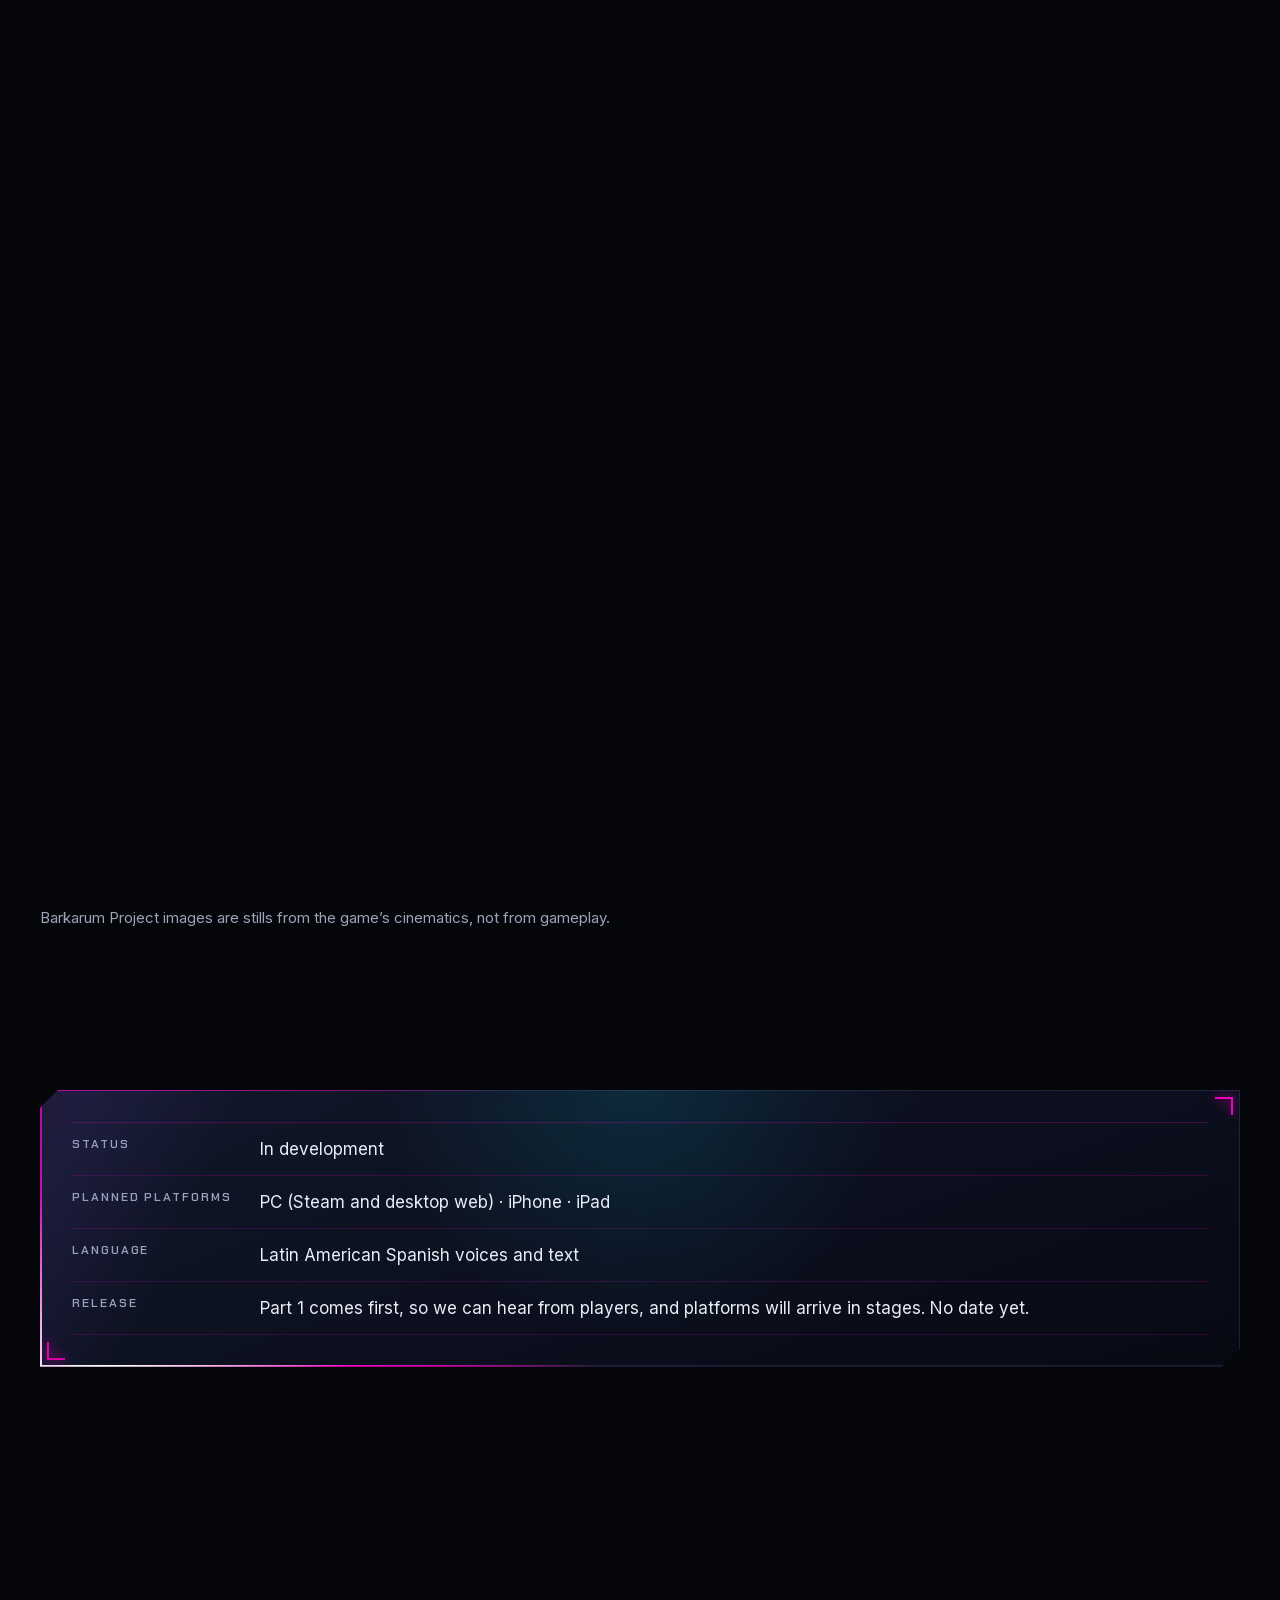
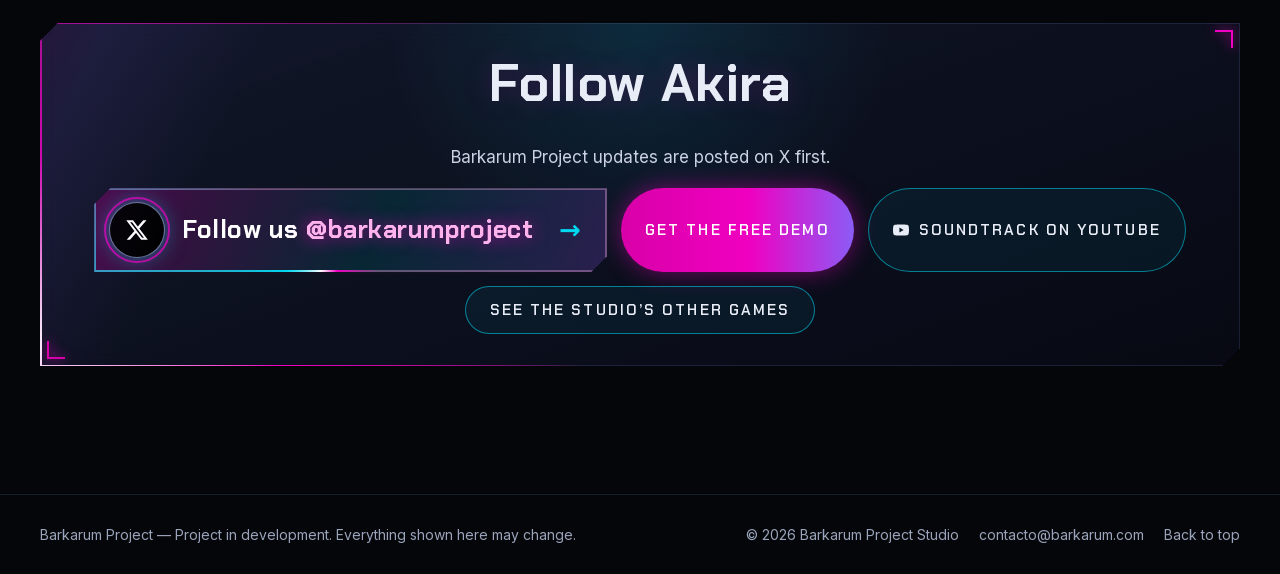
==== commit ddfabdf4: "Nexo Prime: galería de capturas y disponible para iPhone y iPad - Nueva sección «02 Capturas» en la " ====
--- a/barkarum-project/index.html
+++ b/barkarum-project/index.html
@@ -49,7 +49,7 @@
           <a href="../barkarum-project/index.html" aria-current="page"><strong>Barkarum Project</strong><span data-i18n="gnav.bp">Acción run-and-gun 2.5D</span></a>
           <a href="../nexus/index.html"><strong>NEXUS</strong><span data-i18n="gnav.nx">FPS de ciencia ficción</span></a>
           <a href="../index.html#sphere-of-rings"><strong>Sphere of Rings</strong><span data-i18n="gnav.sor">Puzzle 3D para iPhone y iPad</span></a>
-          <a href="../nexo-prime/index.html"><strong>Nexo Prime</strong><span data-i18n="gnav.nexo">Puzzle 2.5D para iPhone</span></a>
+          <a href="../nexo-prime/index.html"><strong>Nexo Prime</strong><span data-i18n="gnav.nexo">Puzzle 2.5D para iPhone y iPad</span></a>
         </div>
       </div>
       <a href="../index.html#bandas-sonoras" data-i18n="gnav.ost">Bandas sonoras</a>
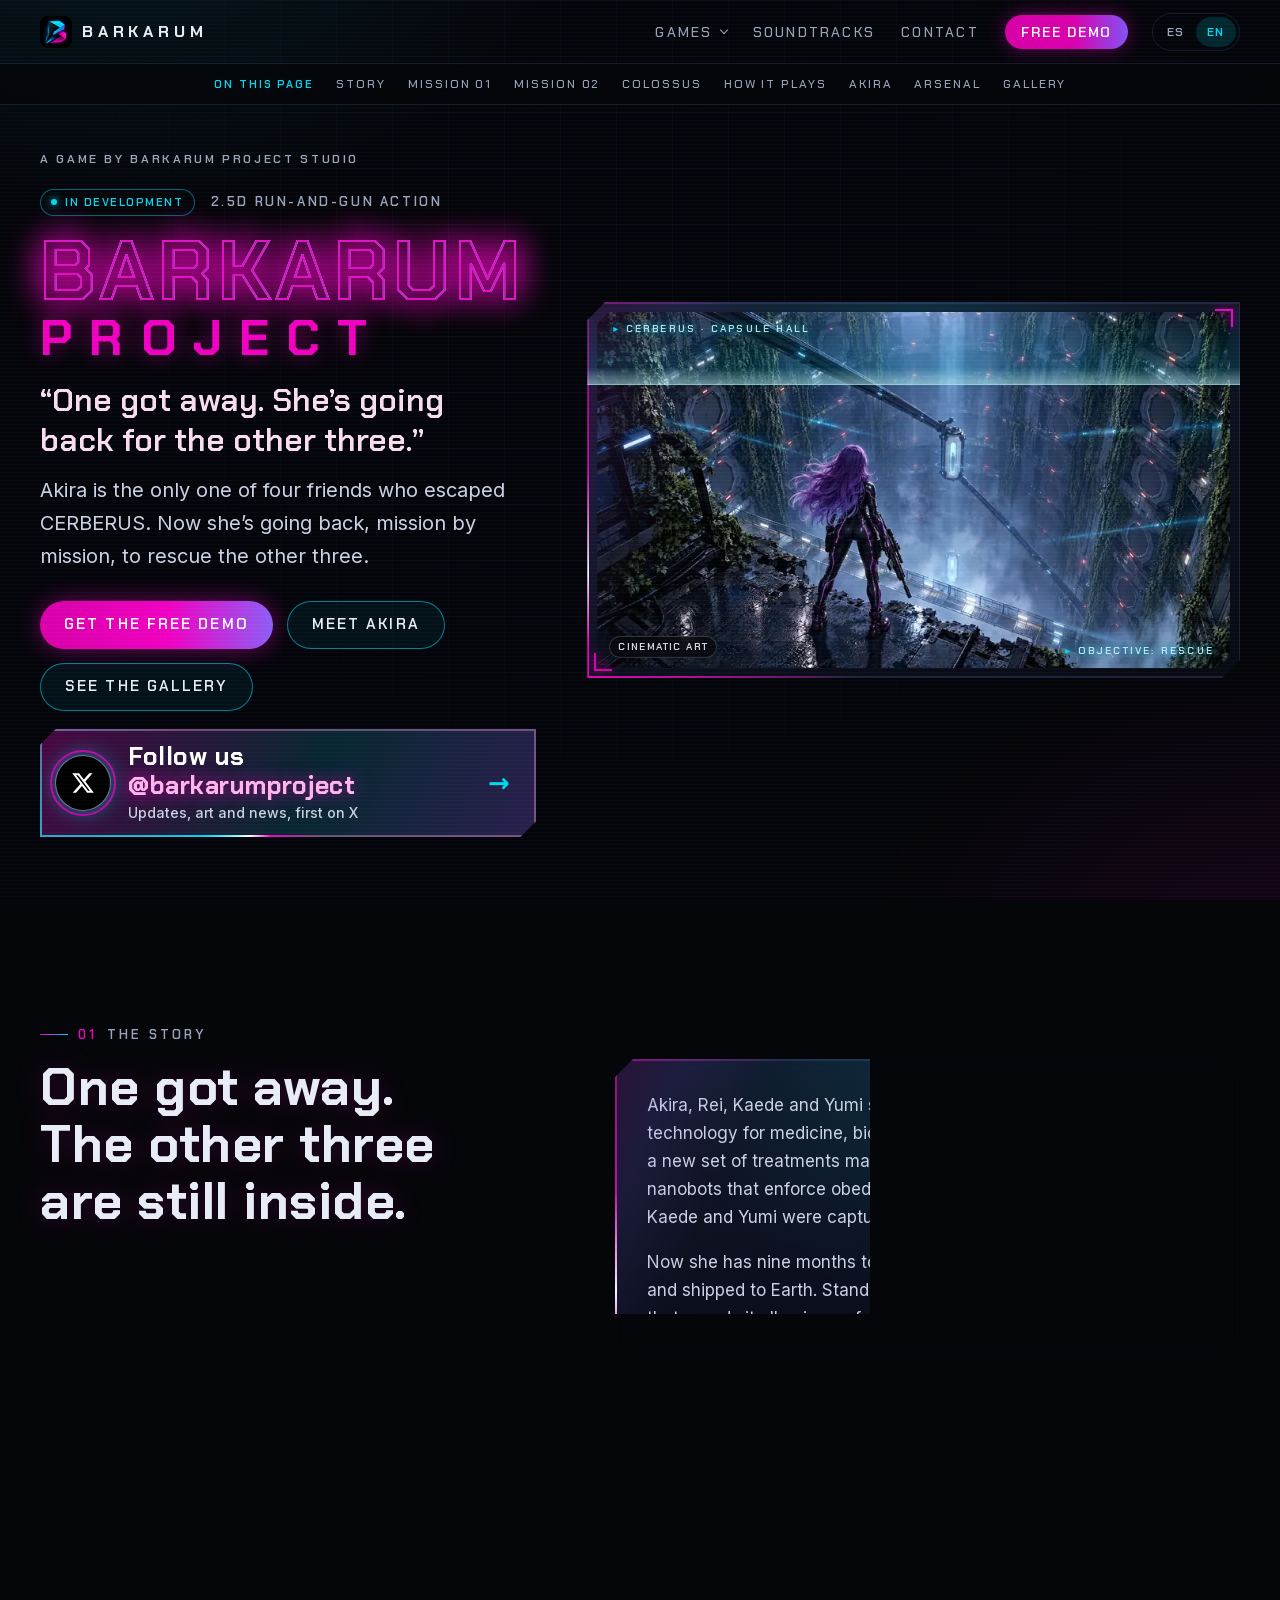
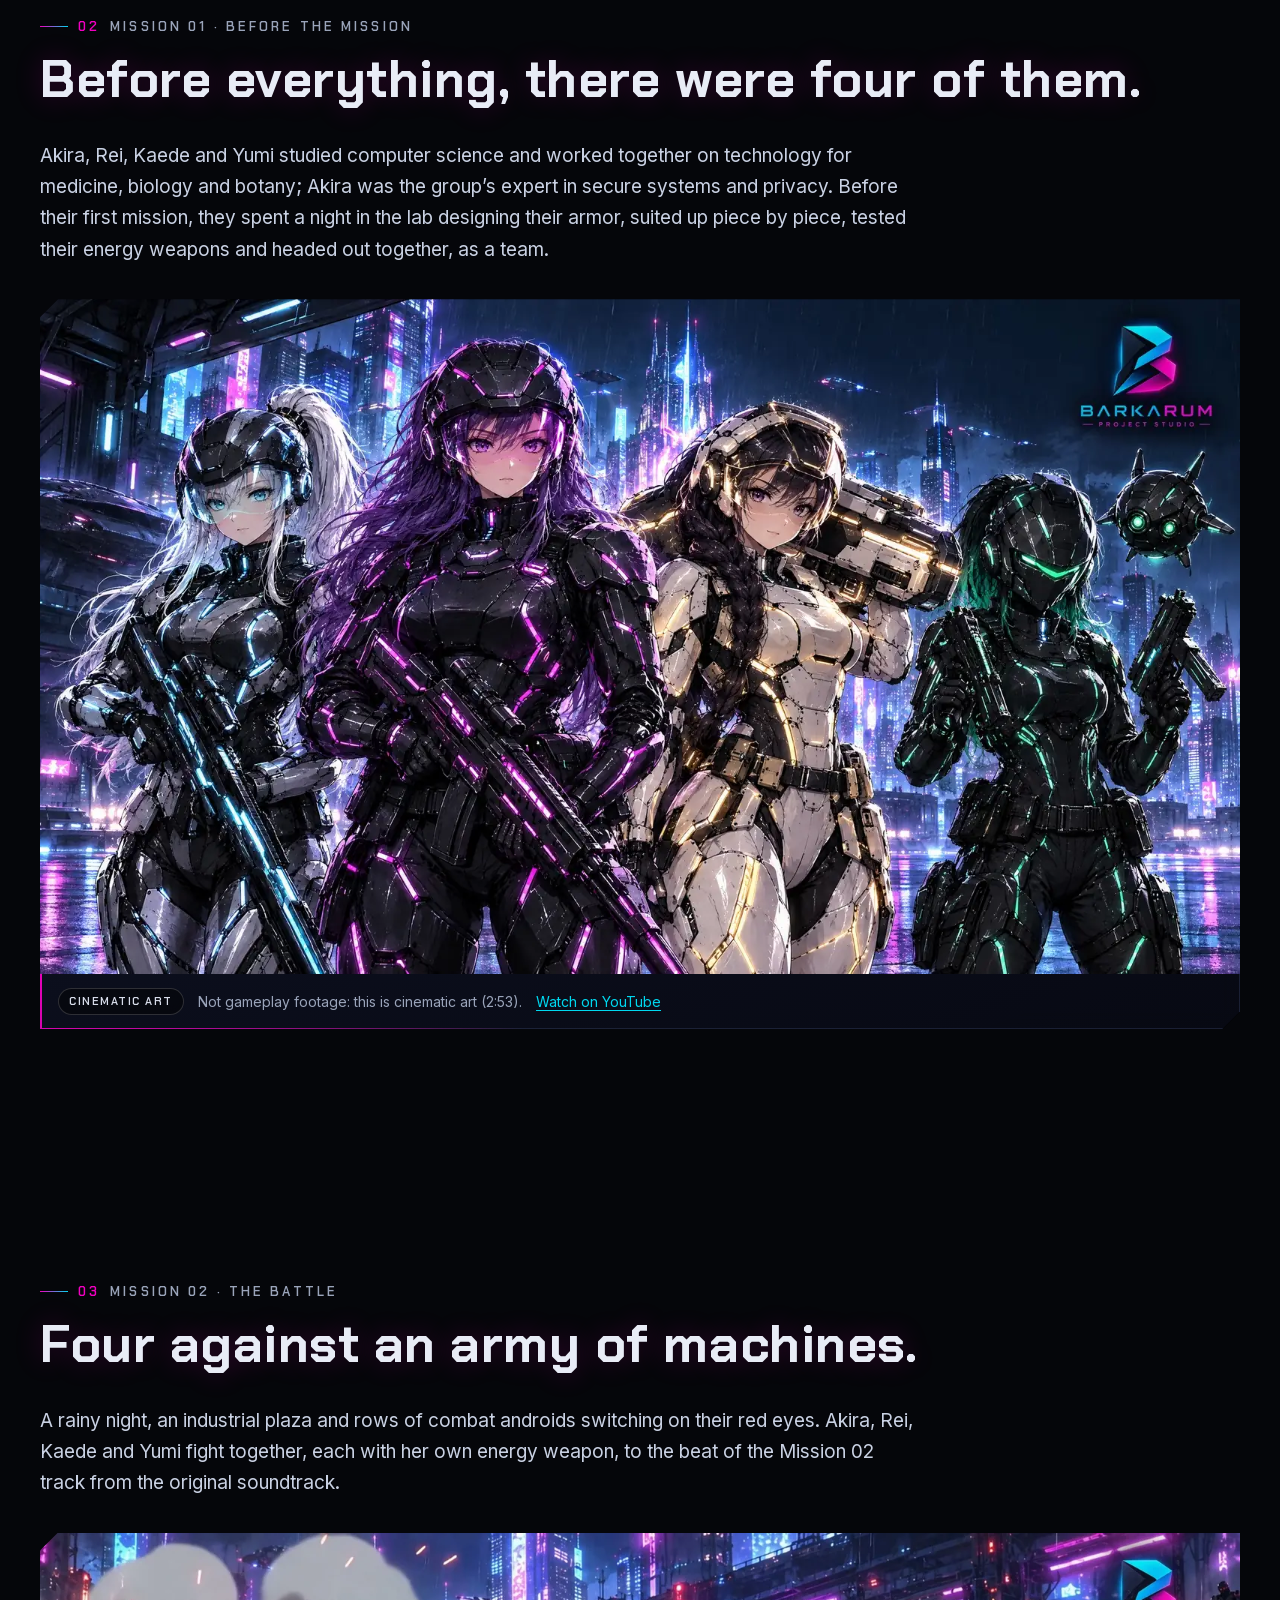
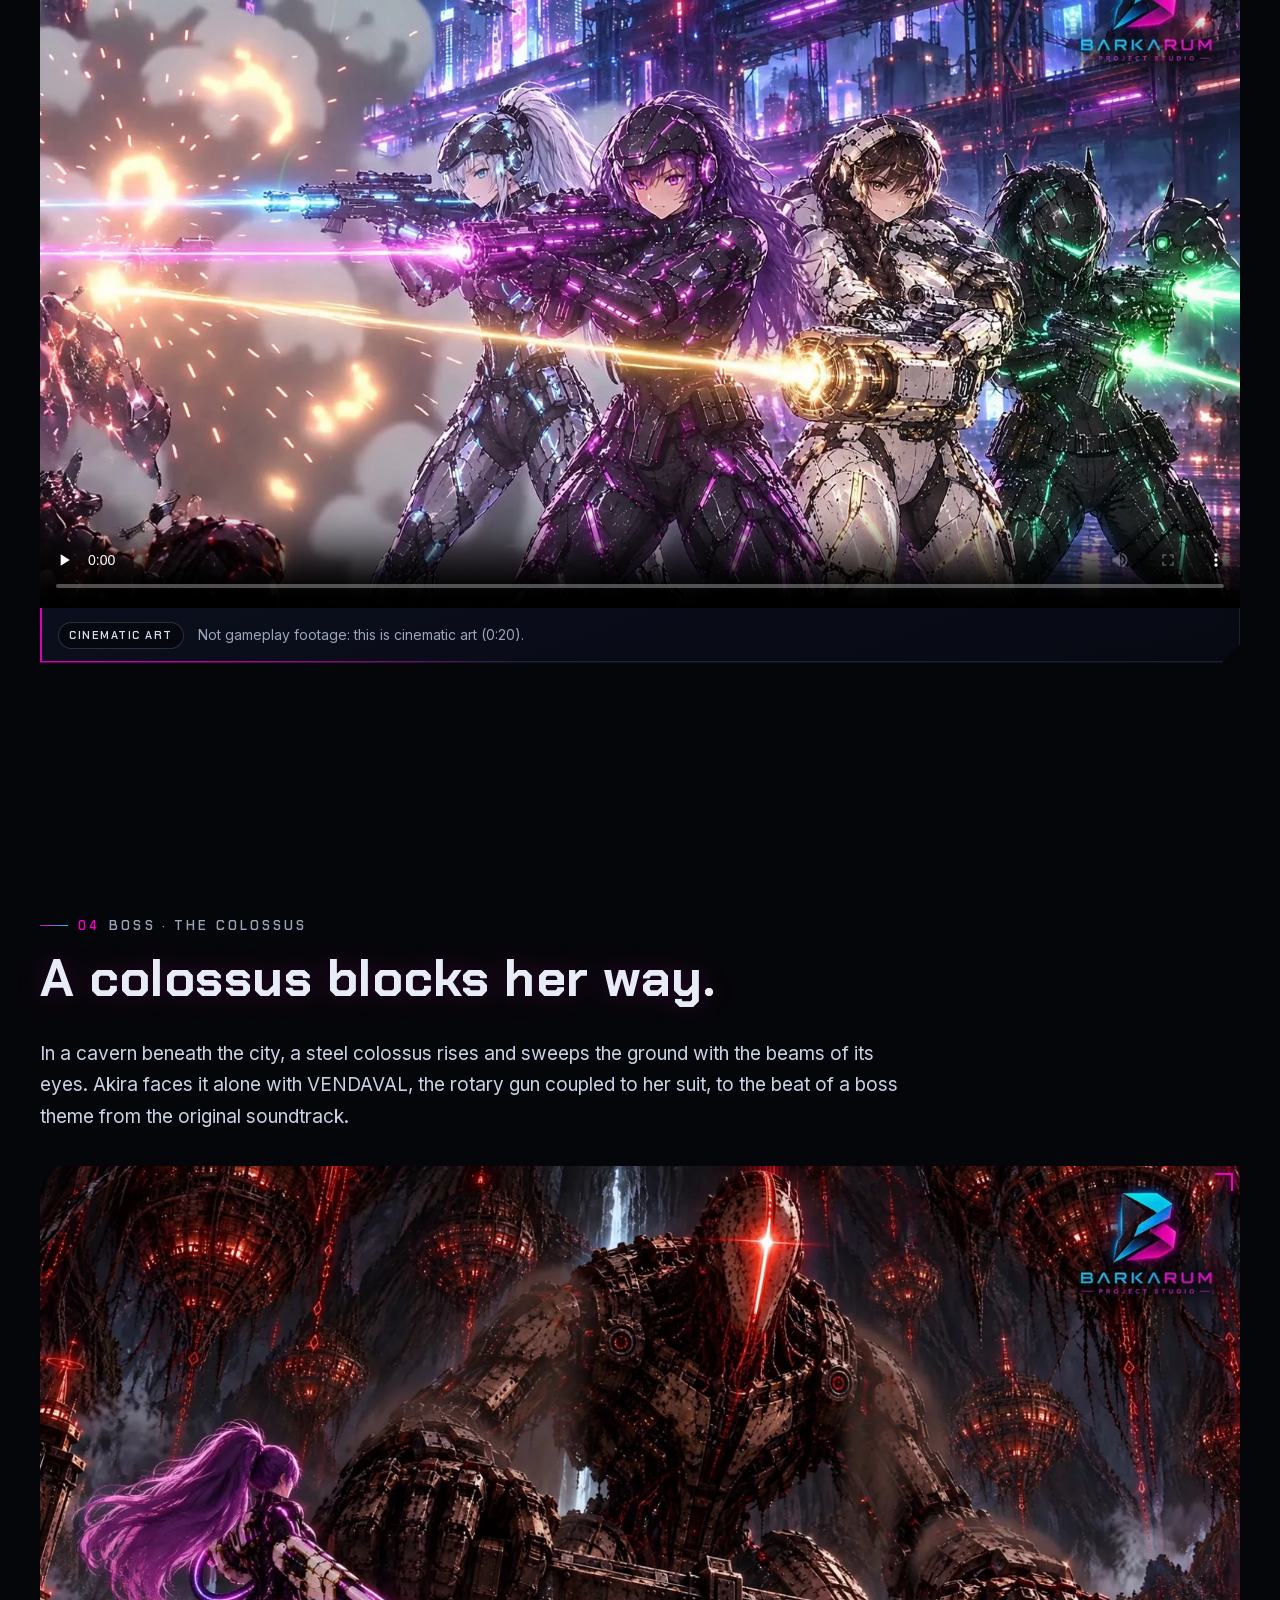
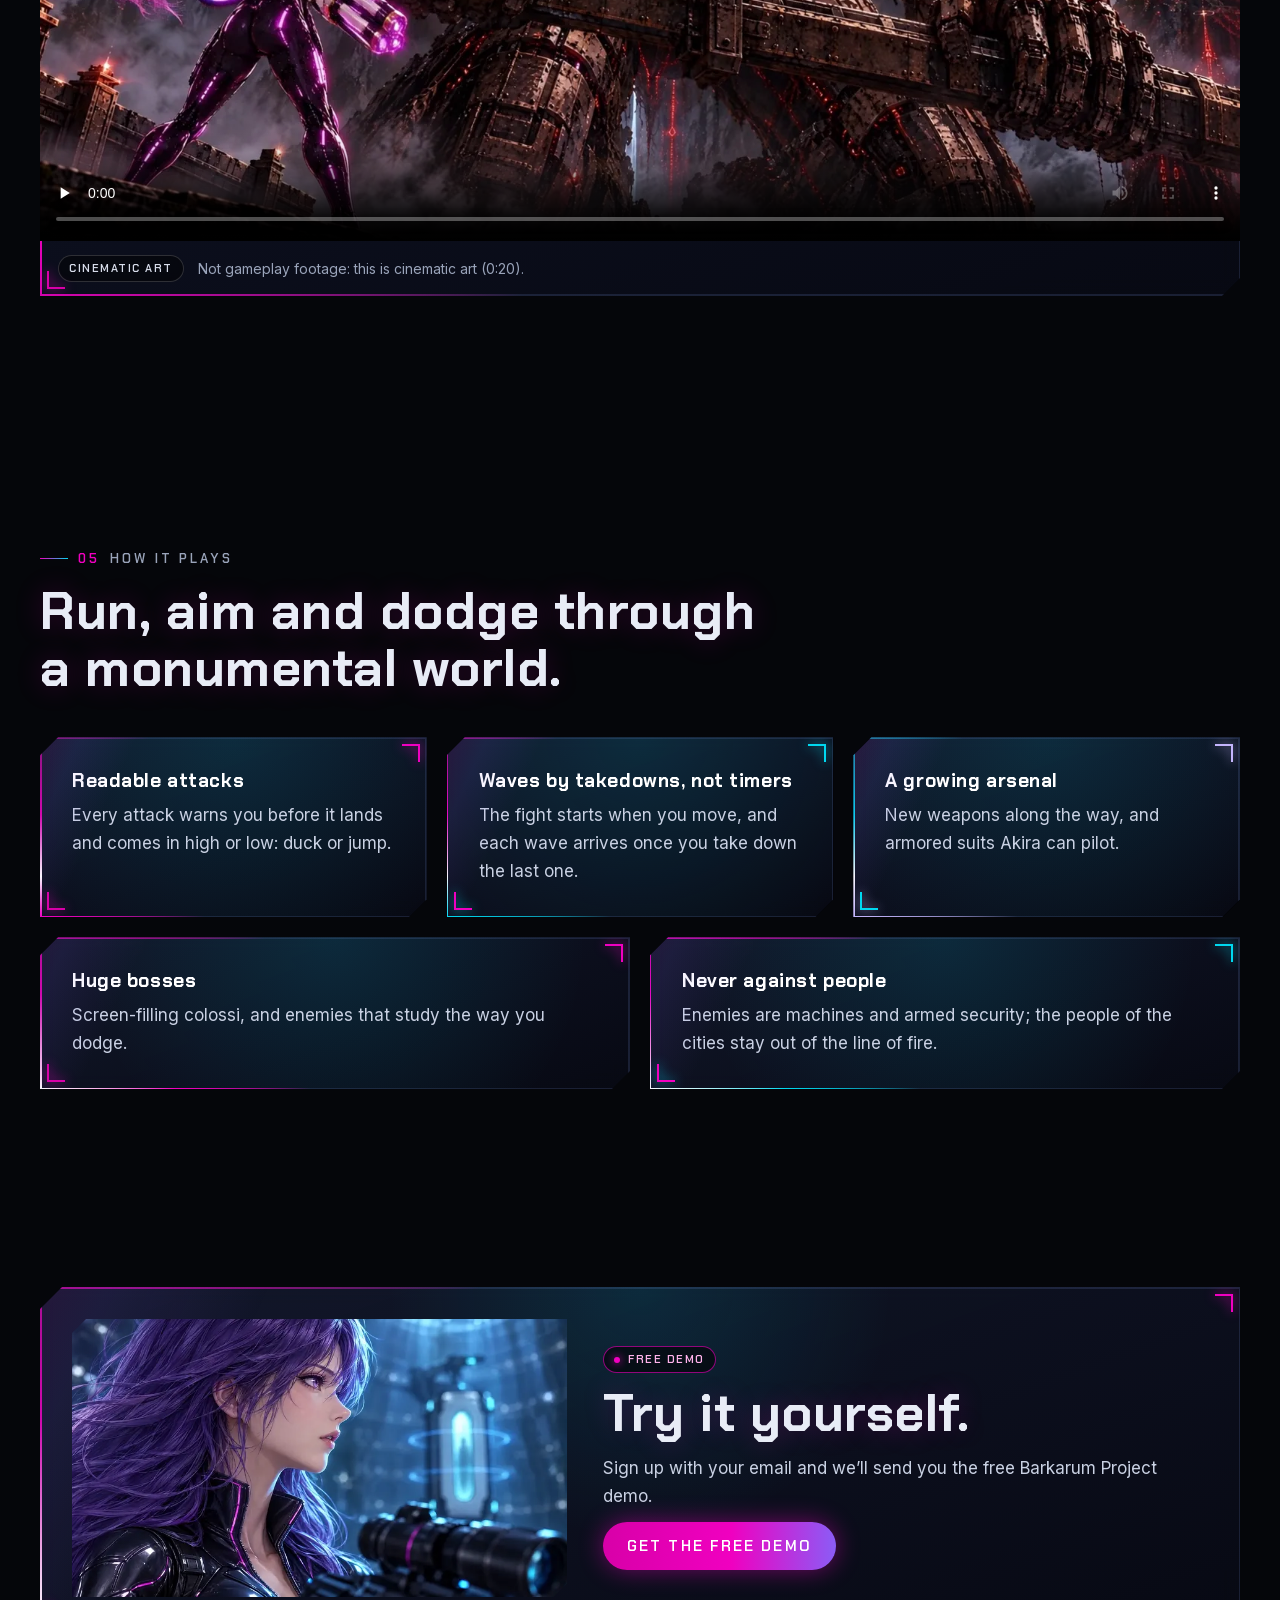
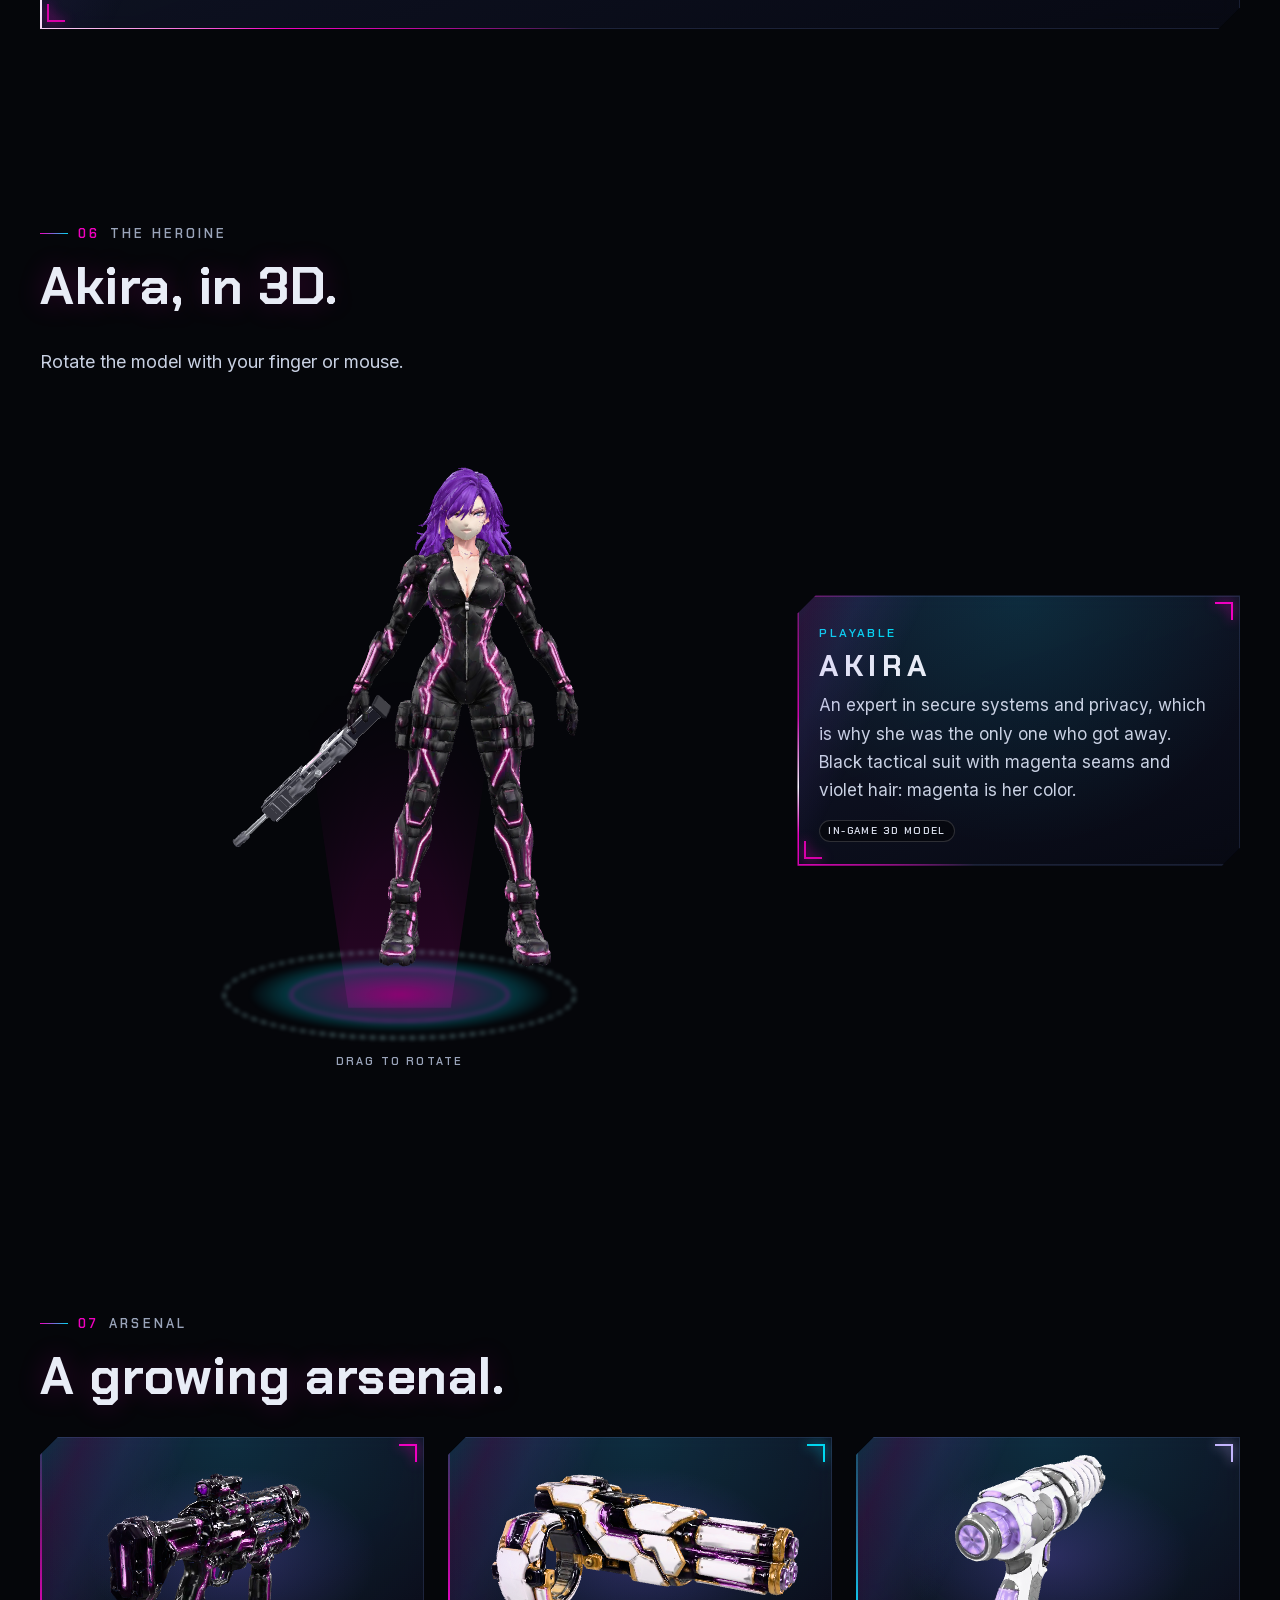
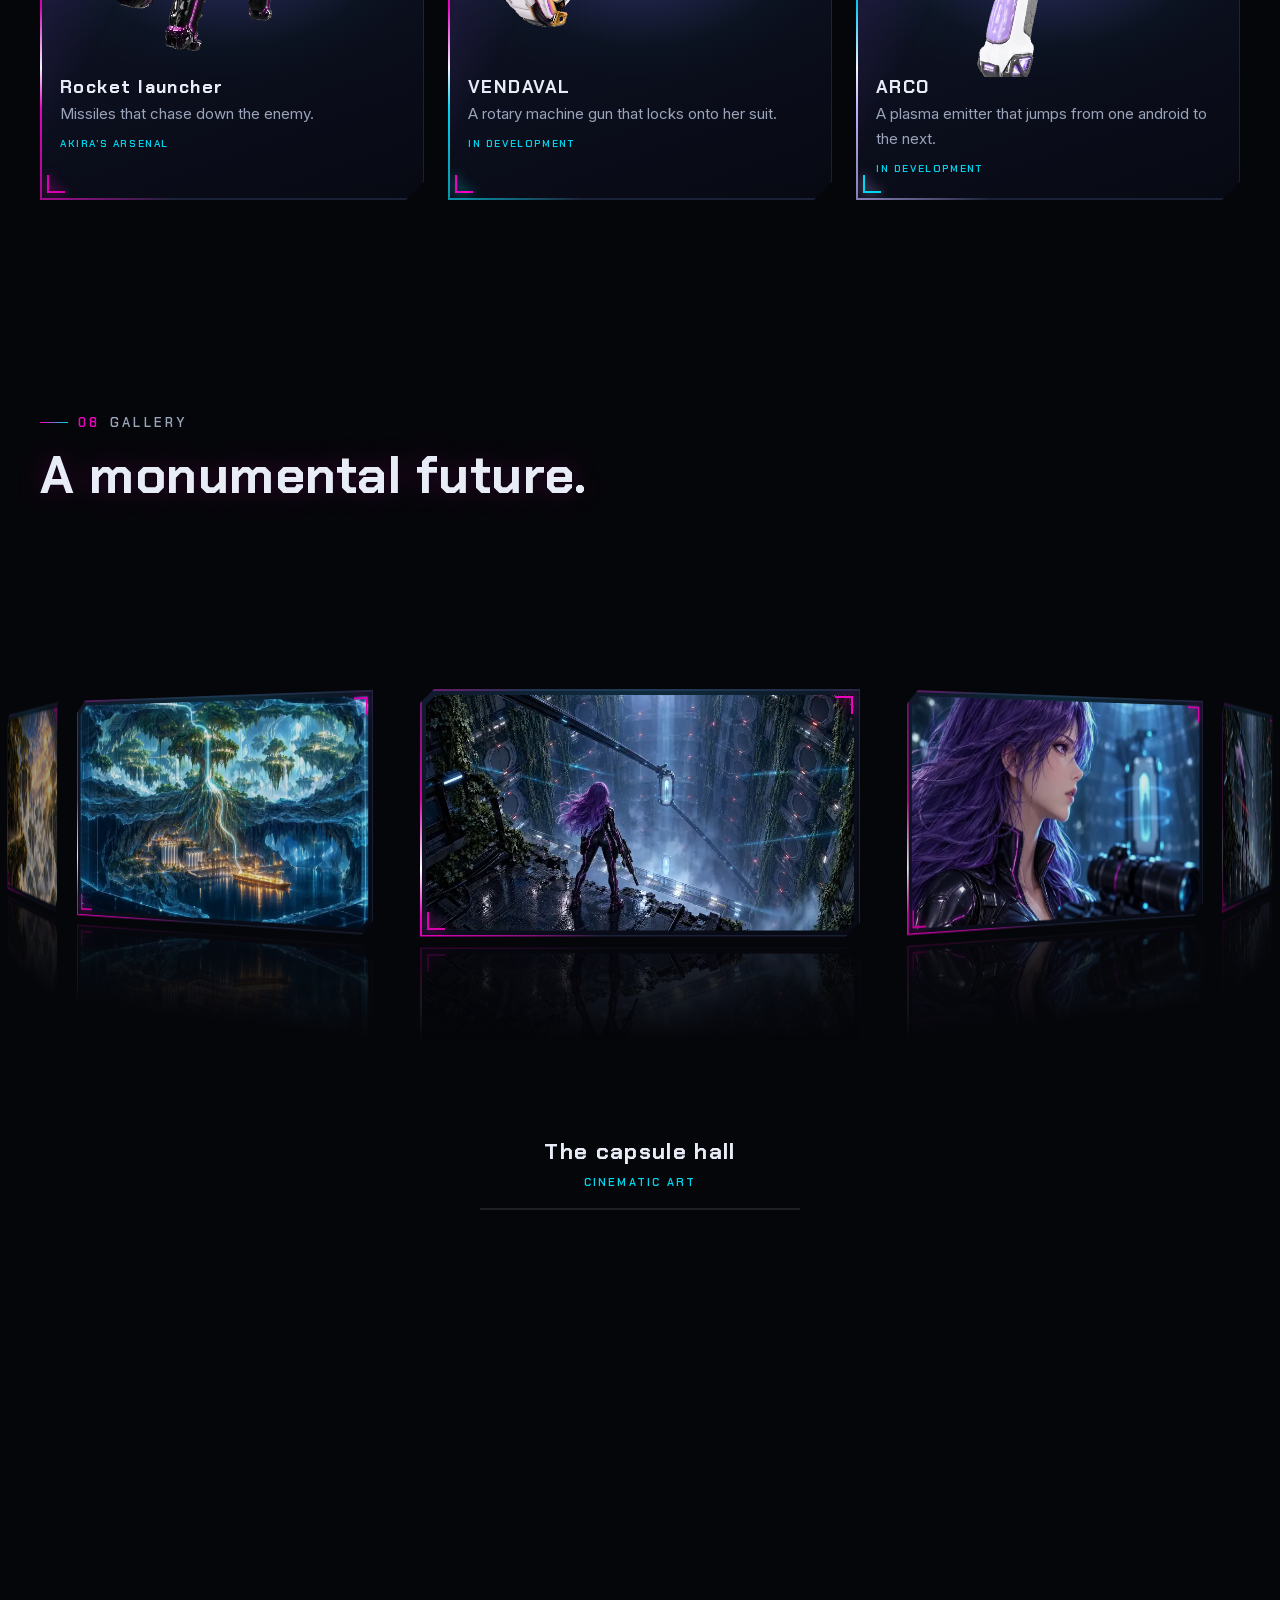
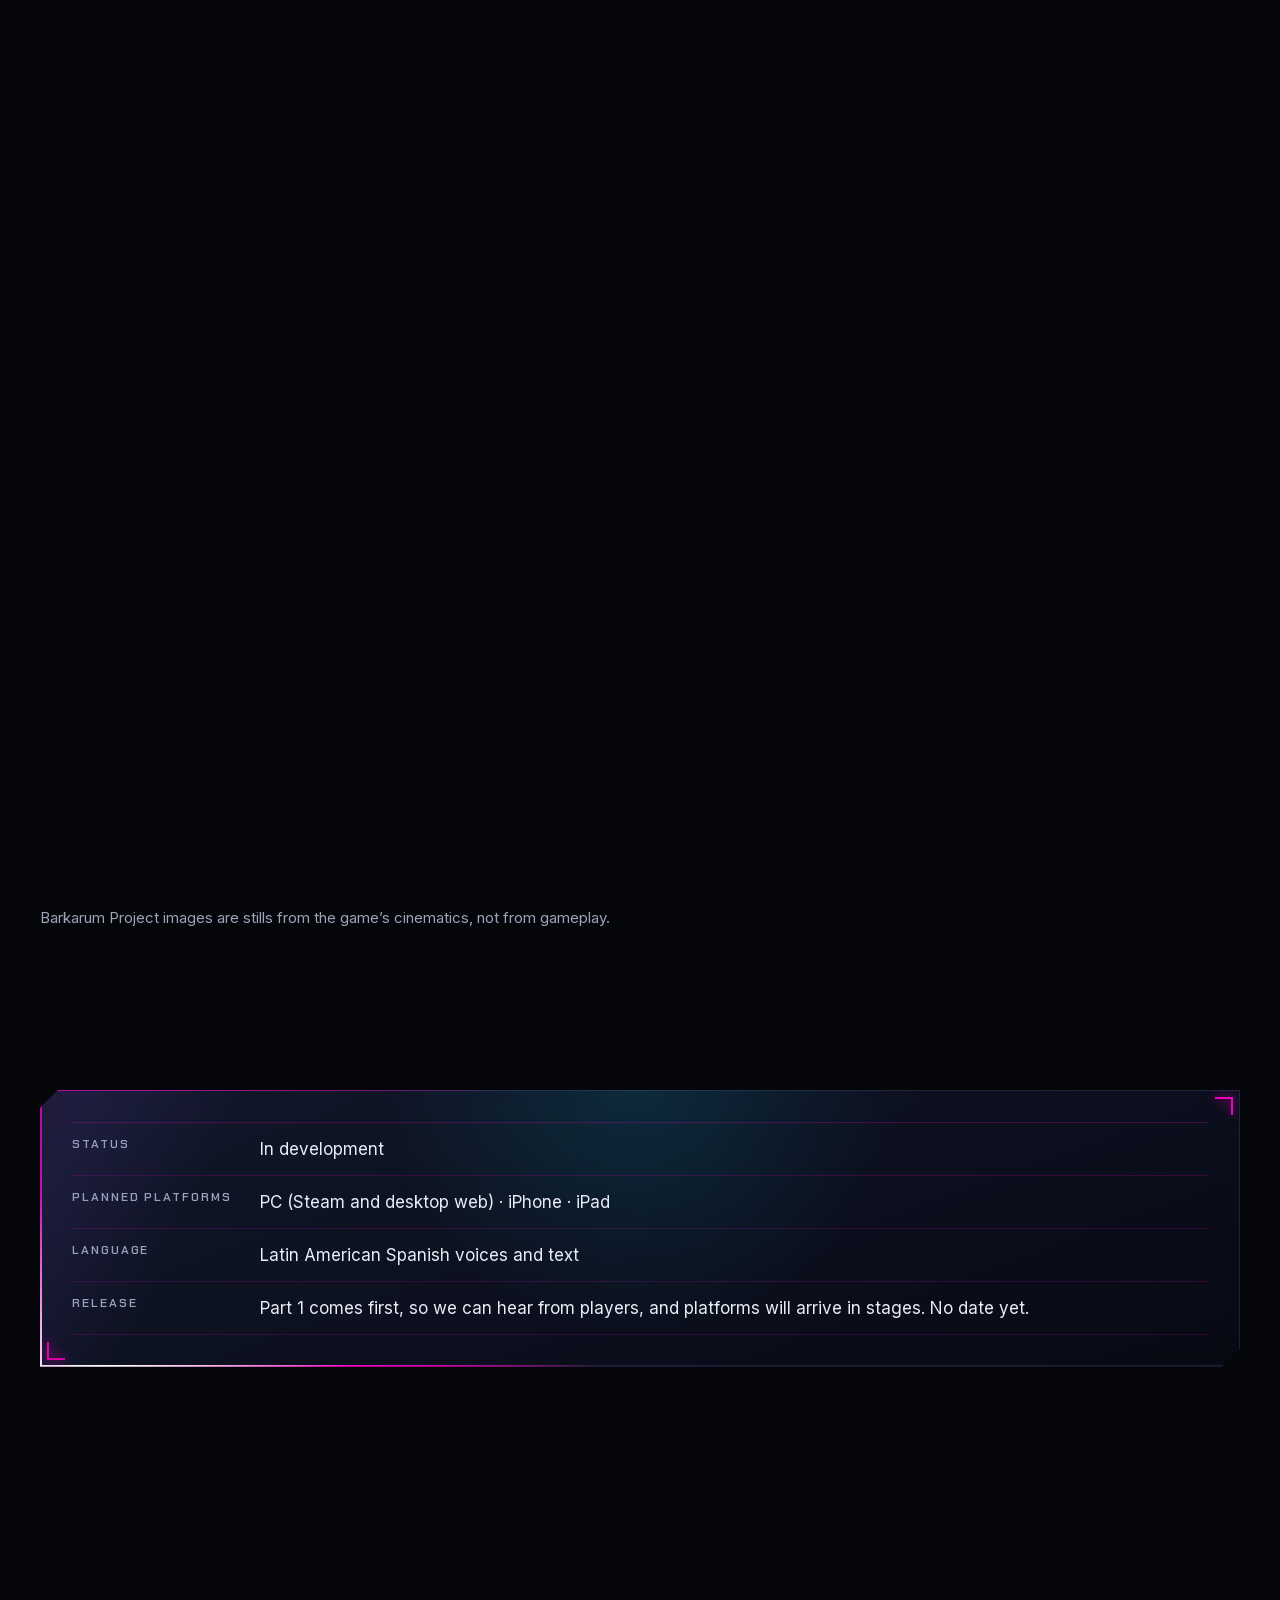
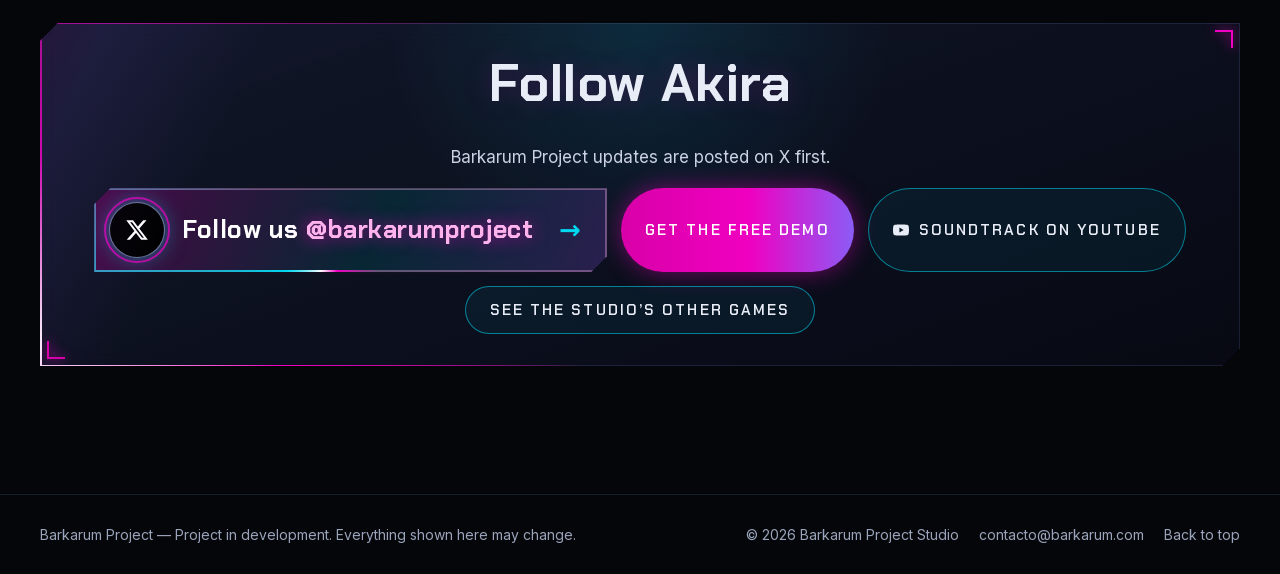
==== commit 5d332fe3: "Equilibria disponible en App Store y en el menú Juegos - La tarjeta de Equilibria dice «Disponible» " ====
--- a/barkarum-project/index.html
+++ b/barkarum-project/index.html
@@ -50,6 +50,7 @@
           <a href="../nexus/index.html"><strong>NEXUS</strong><span data-i18n="gnav.nx">FPS de ciencia ficción</span></a>
           <a href="../index.html#sphere-of-rings"><strong>Sphere of Rings</strong><span data-i18n="gnav.sor">Puzzle 3D para iPhone y iPad</span></a>
           <a href="../nexo-prime/index.html"><strong>Nexo Prime</strong><span data-i18n="gnav.nexo">Puzzle 2.5D para iPhone y iPad</span></a>
+          <a href="../index.html#equilibria"><strong>Equilibria</strong><span data-i18n="gnav.eq">Puzzle 3D para iPhone y iPad</span></a>
         </div>
       </div>
       <a href="../index.html#bandas-sonoras" data-i18n="gnav.ost">Bandas sonoras</a>
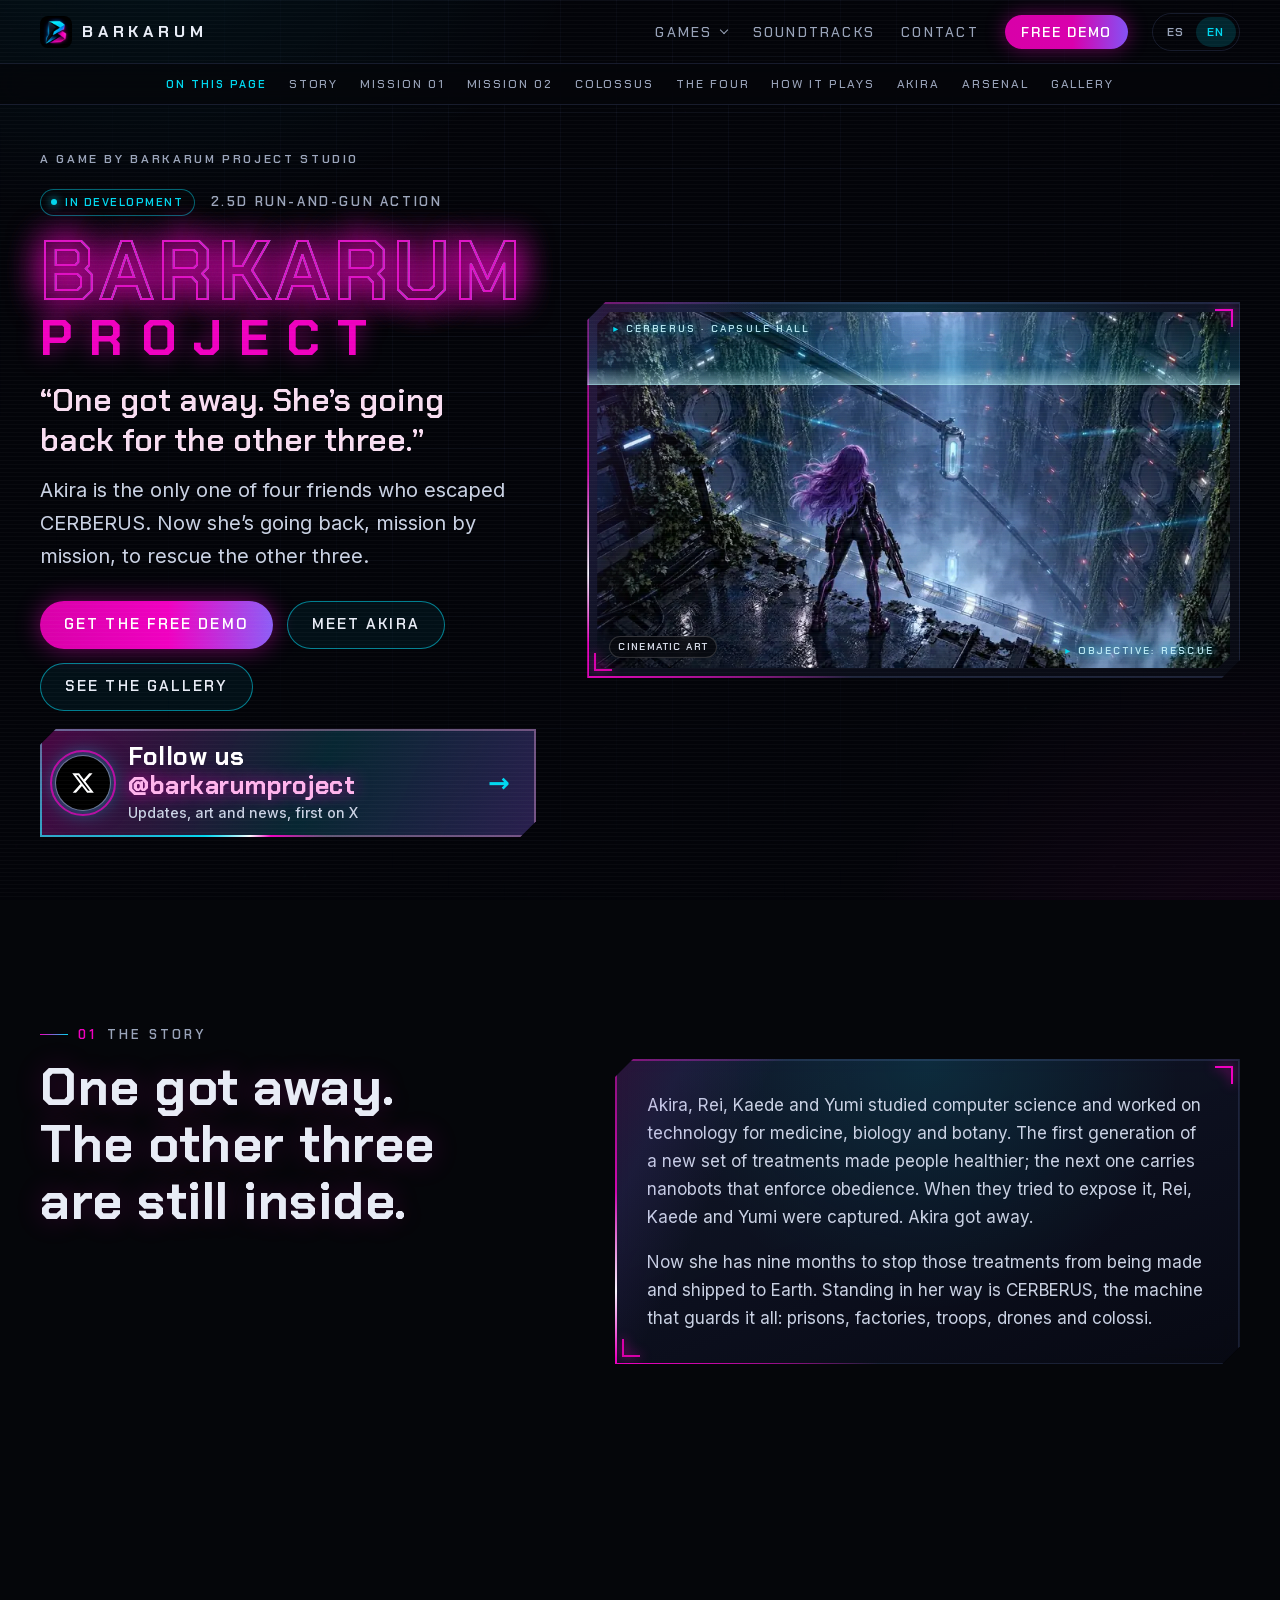
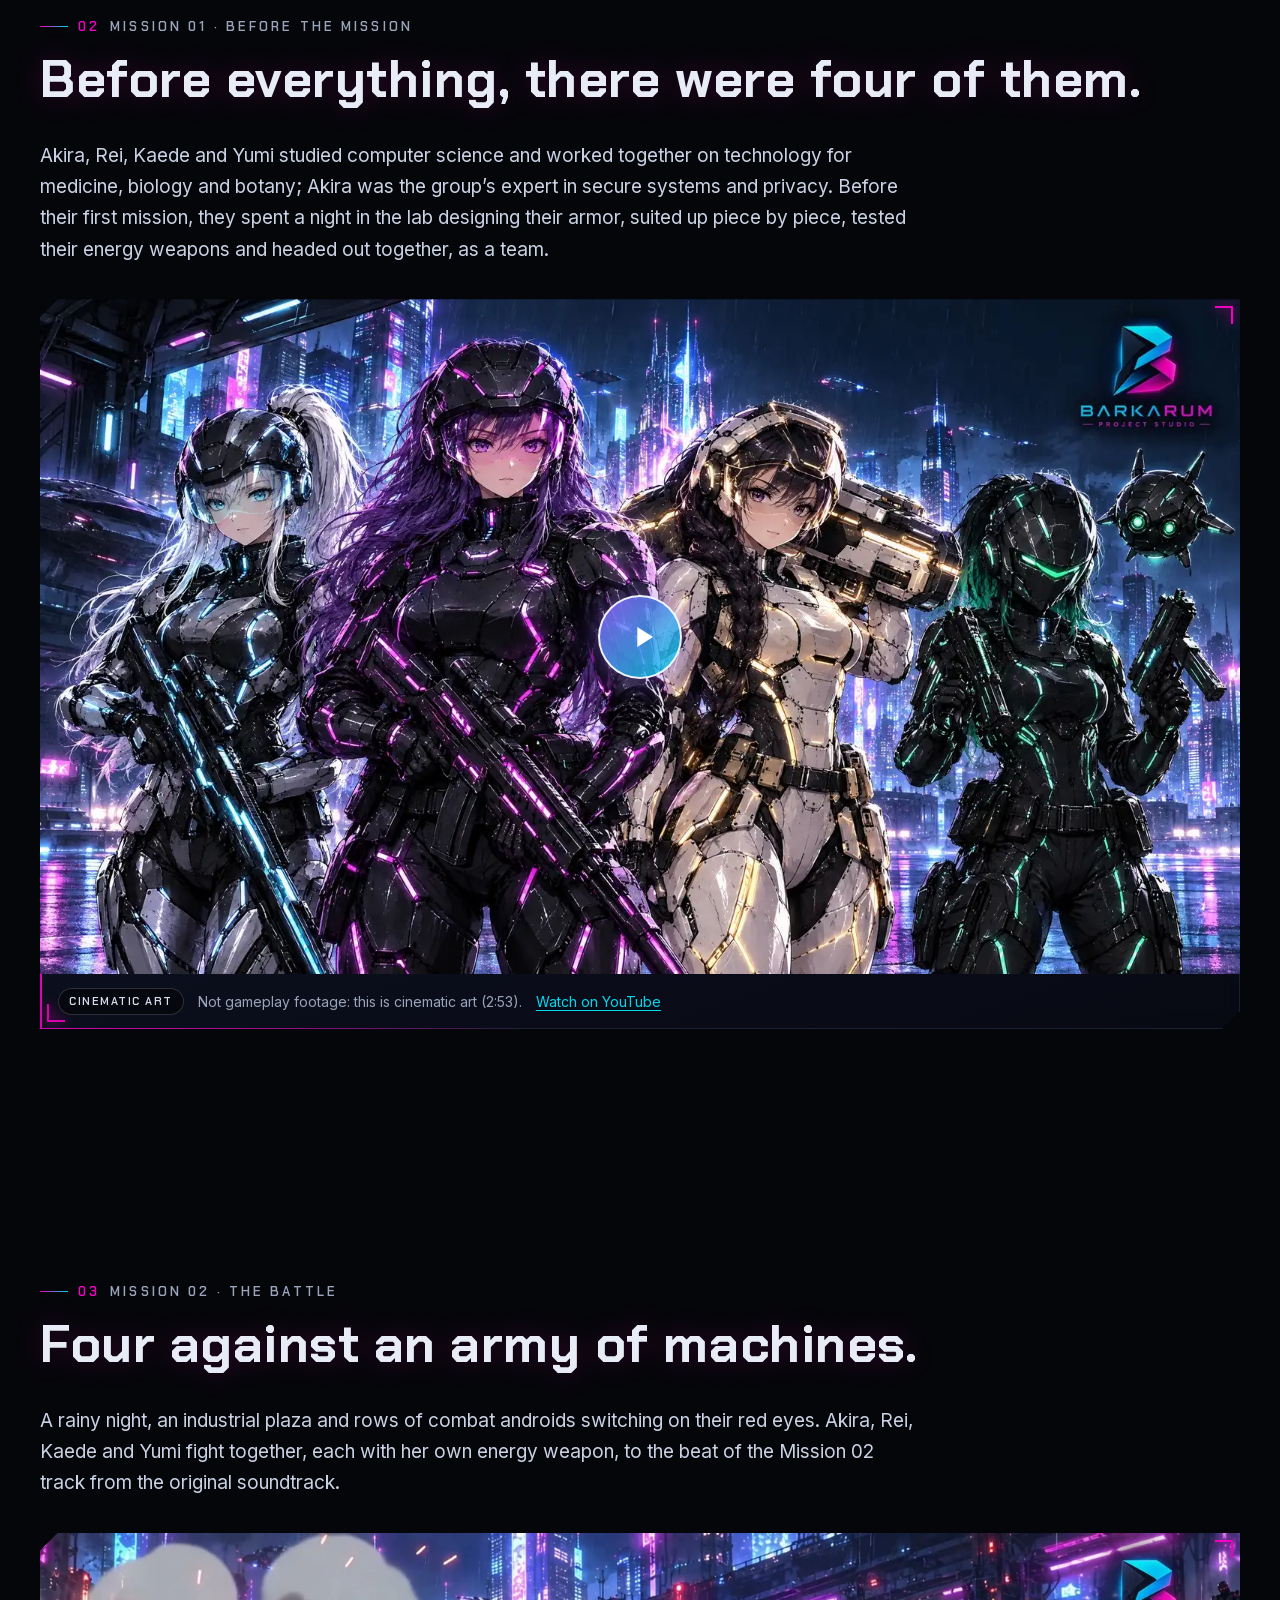
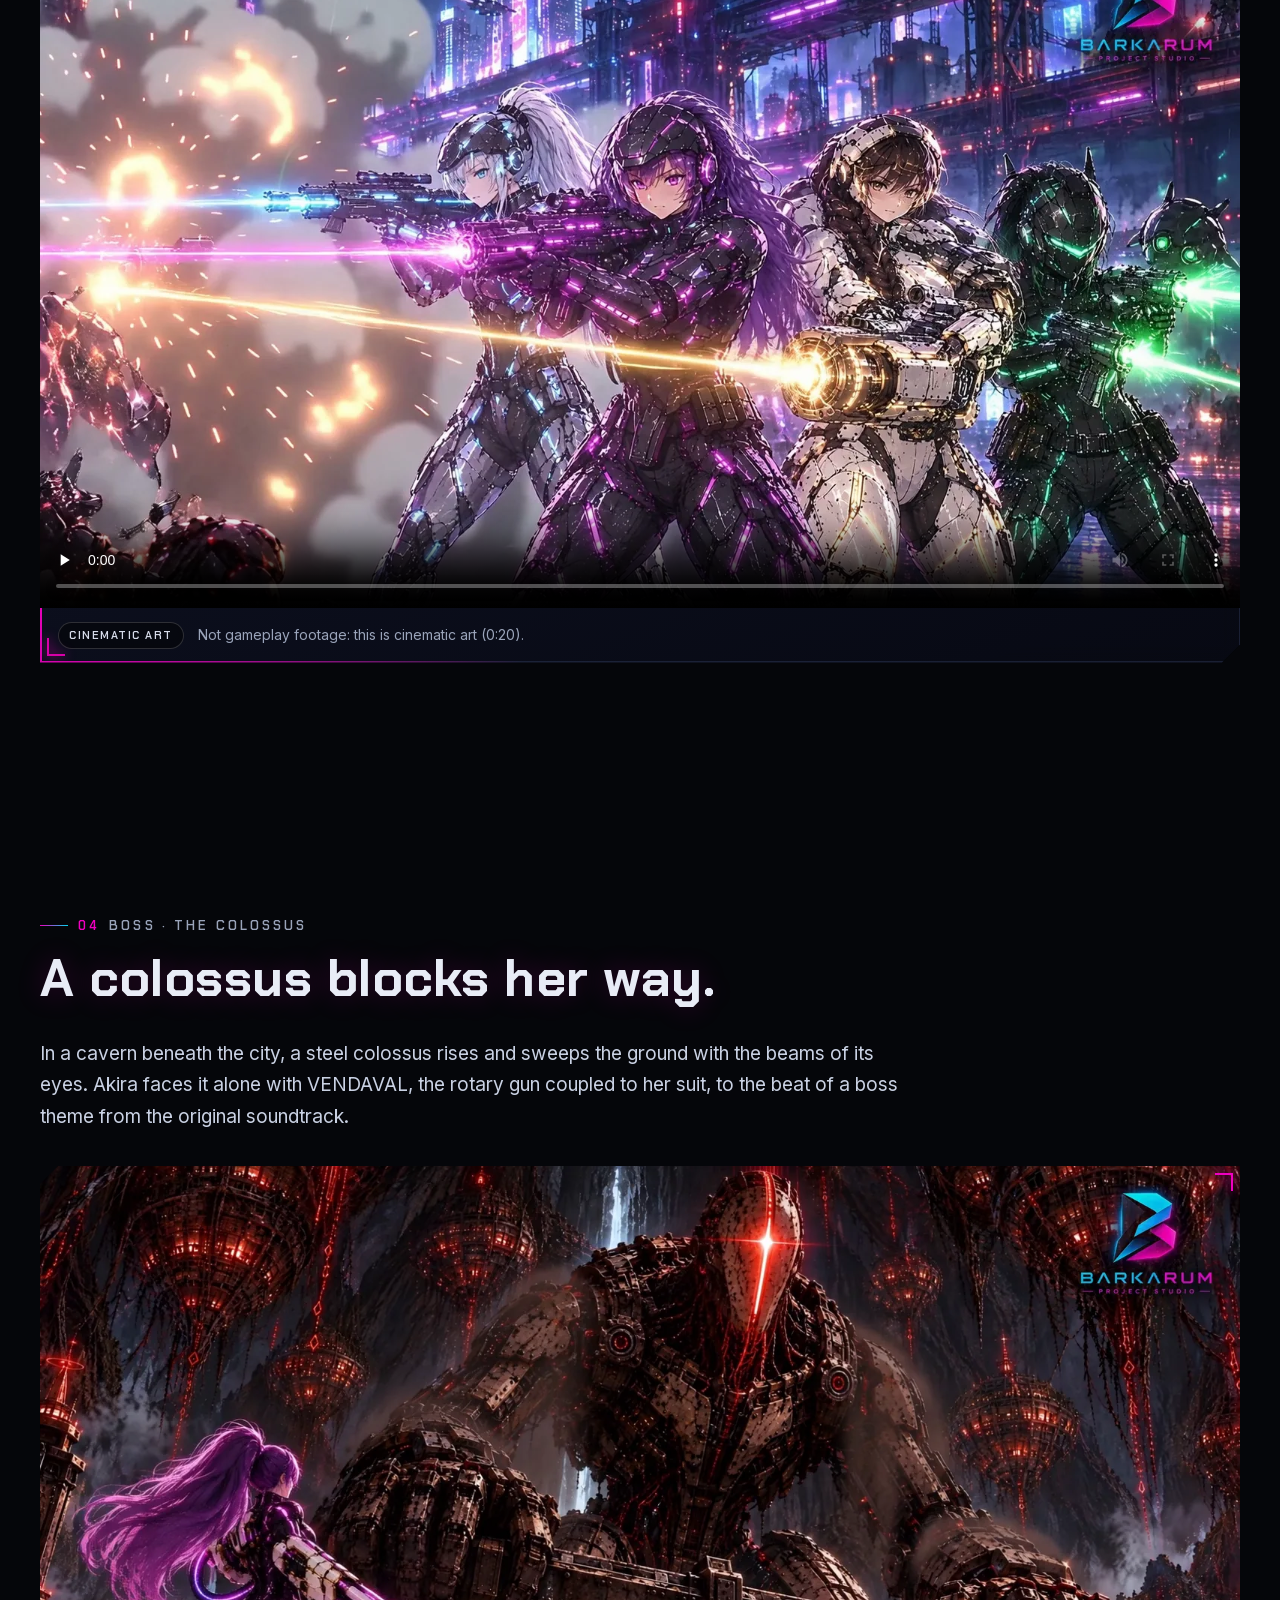
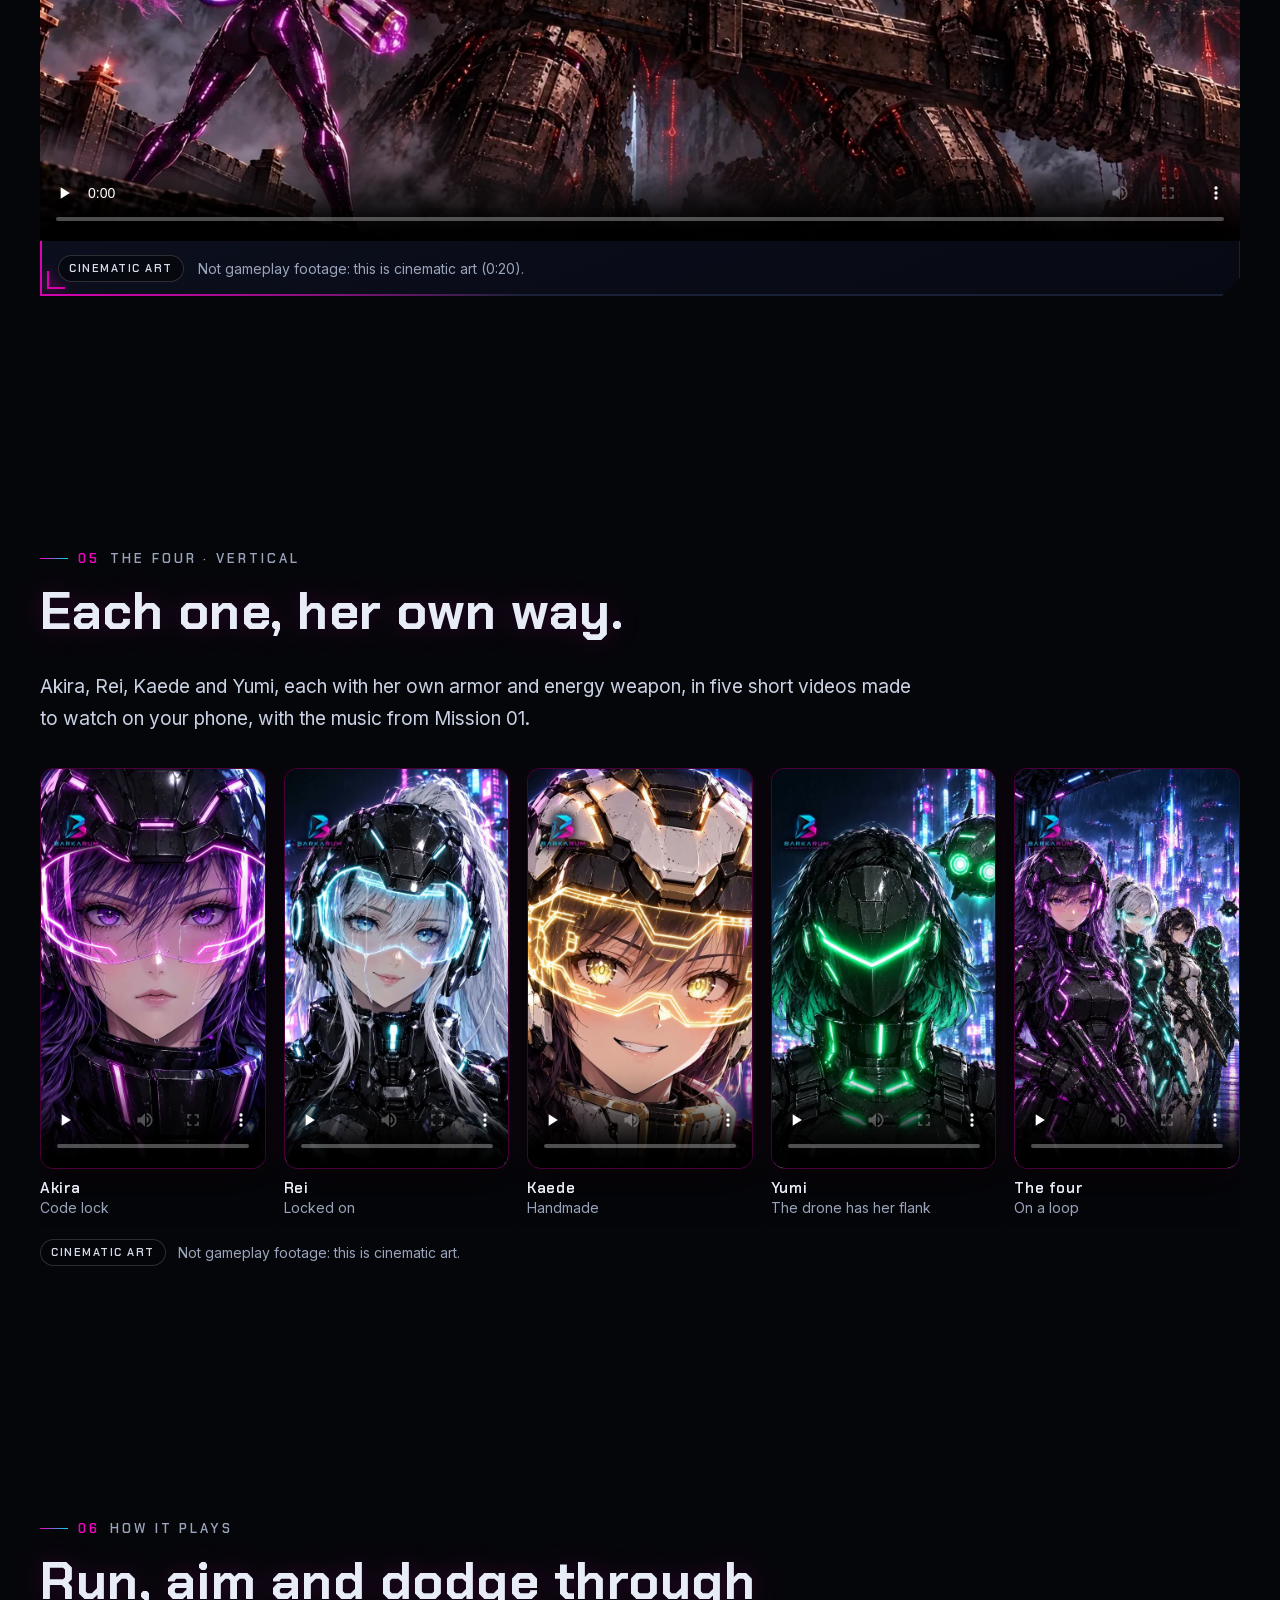
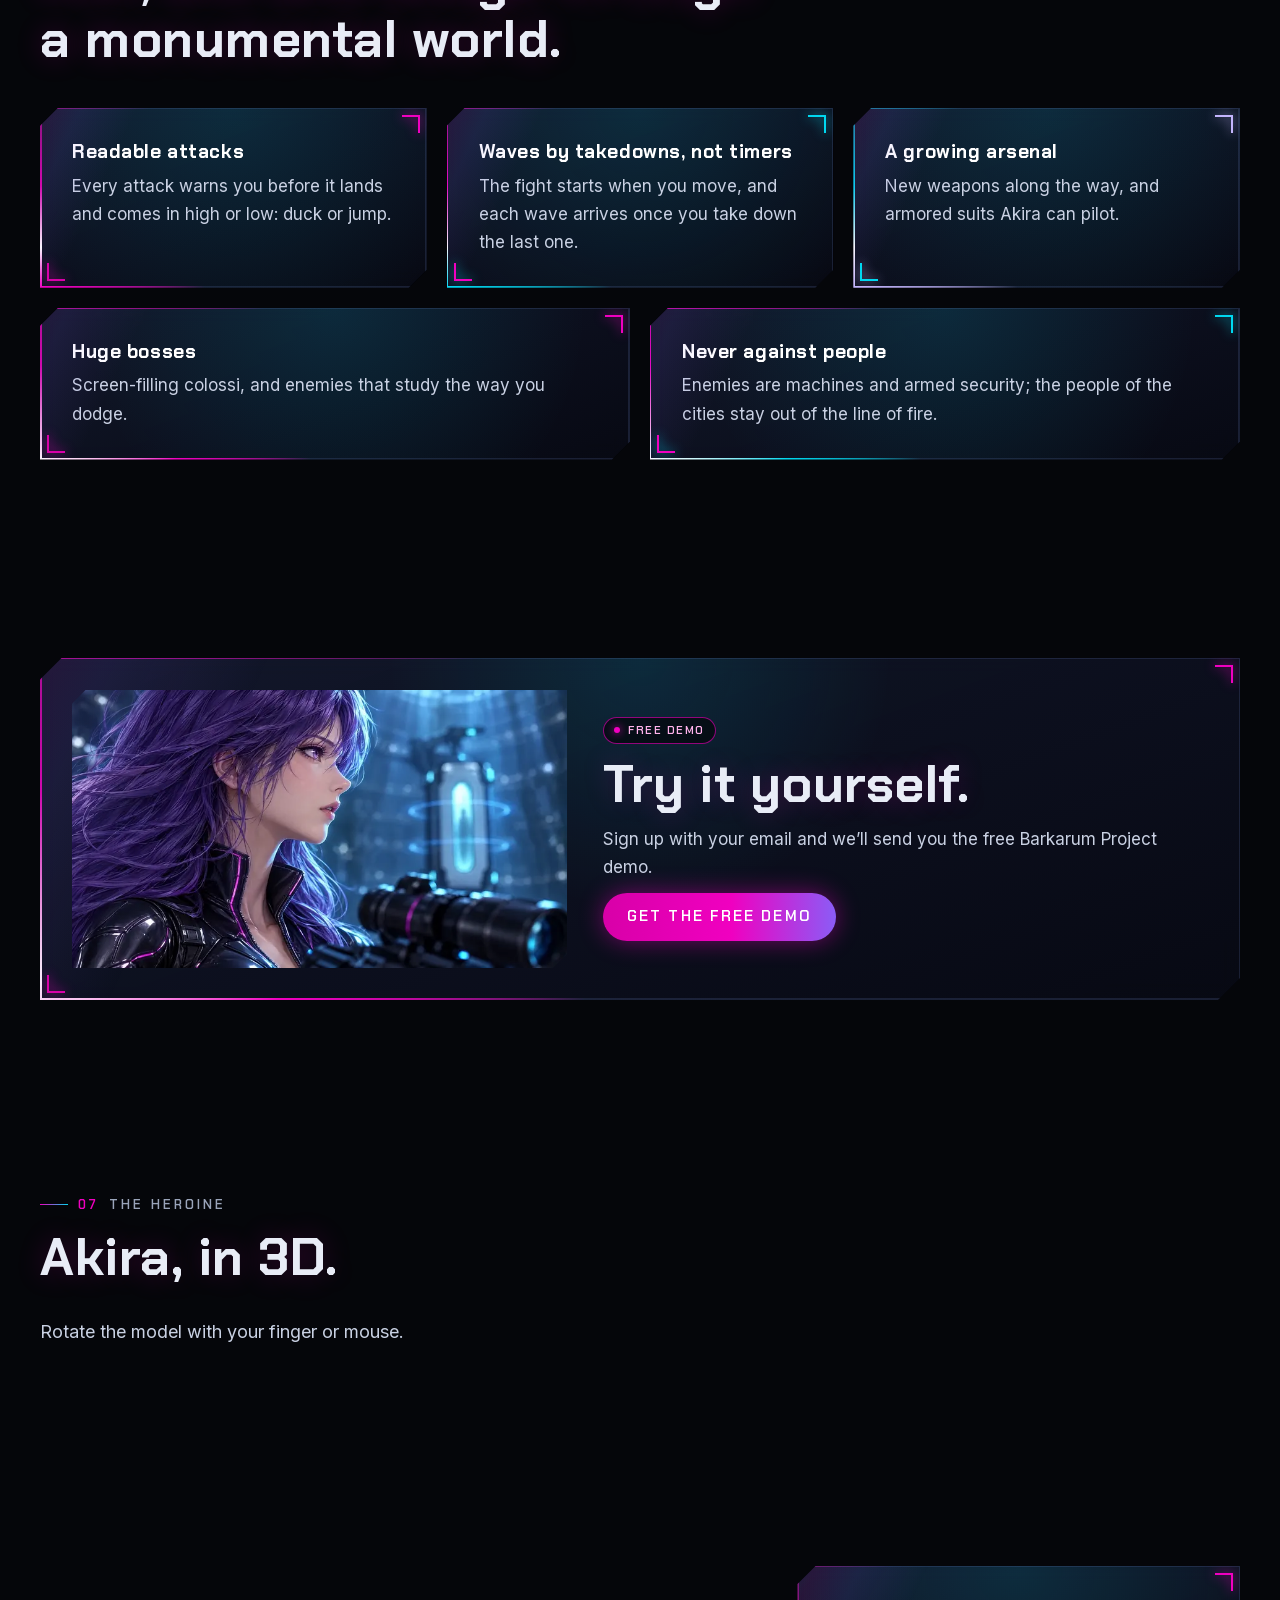
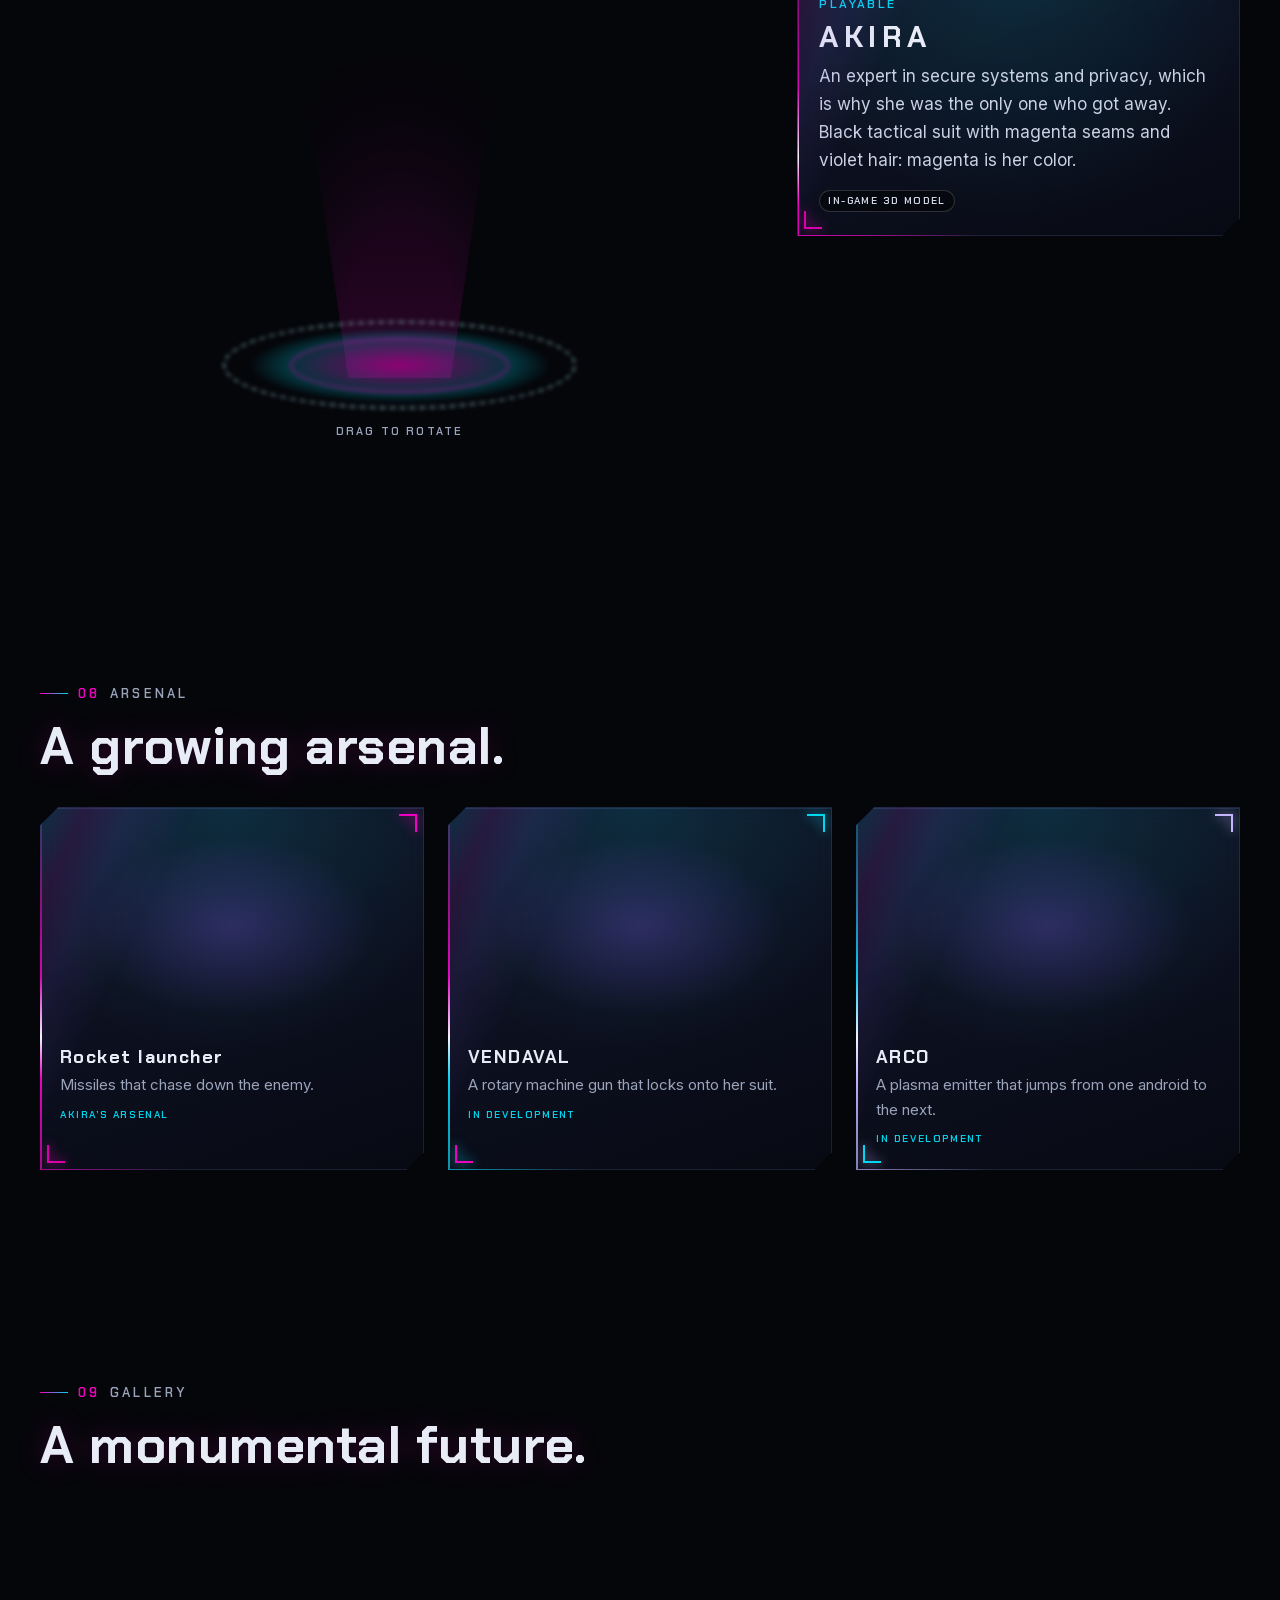
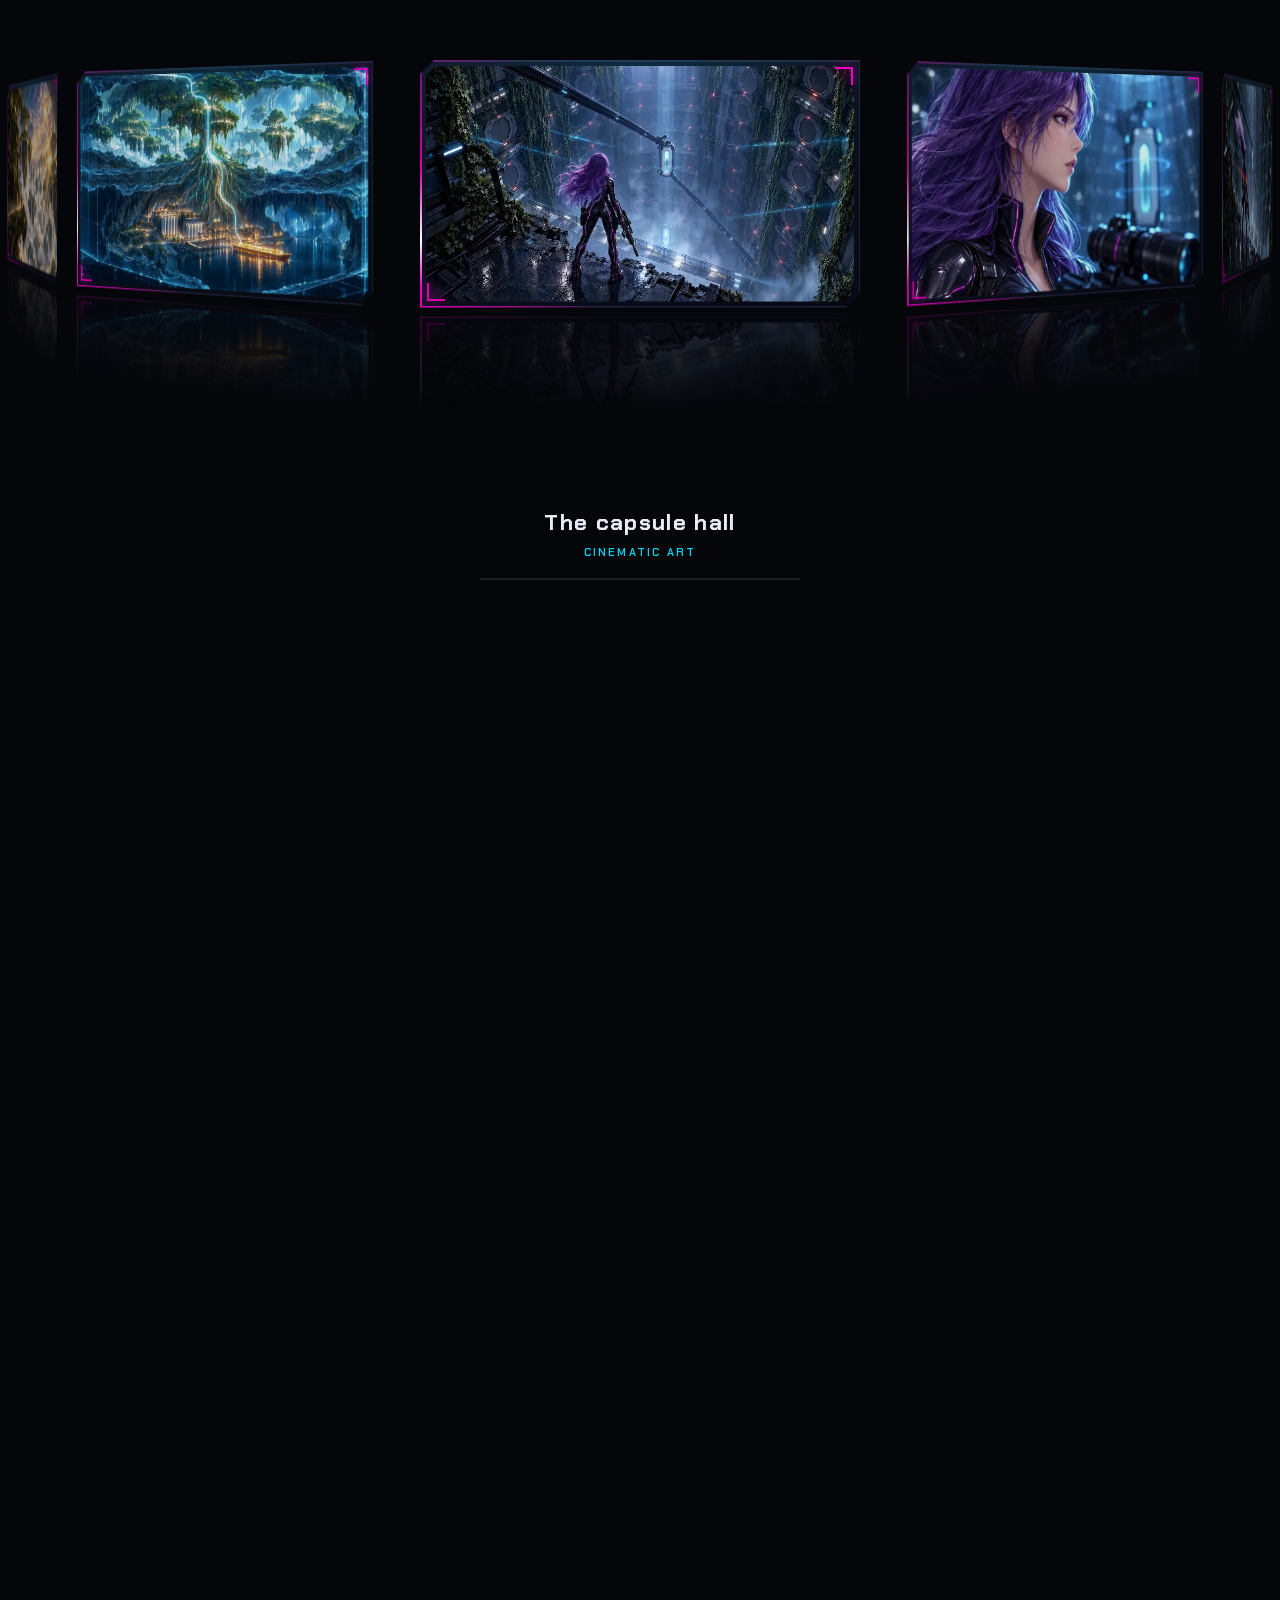
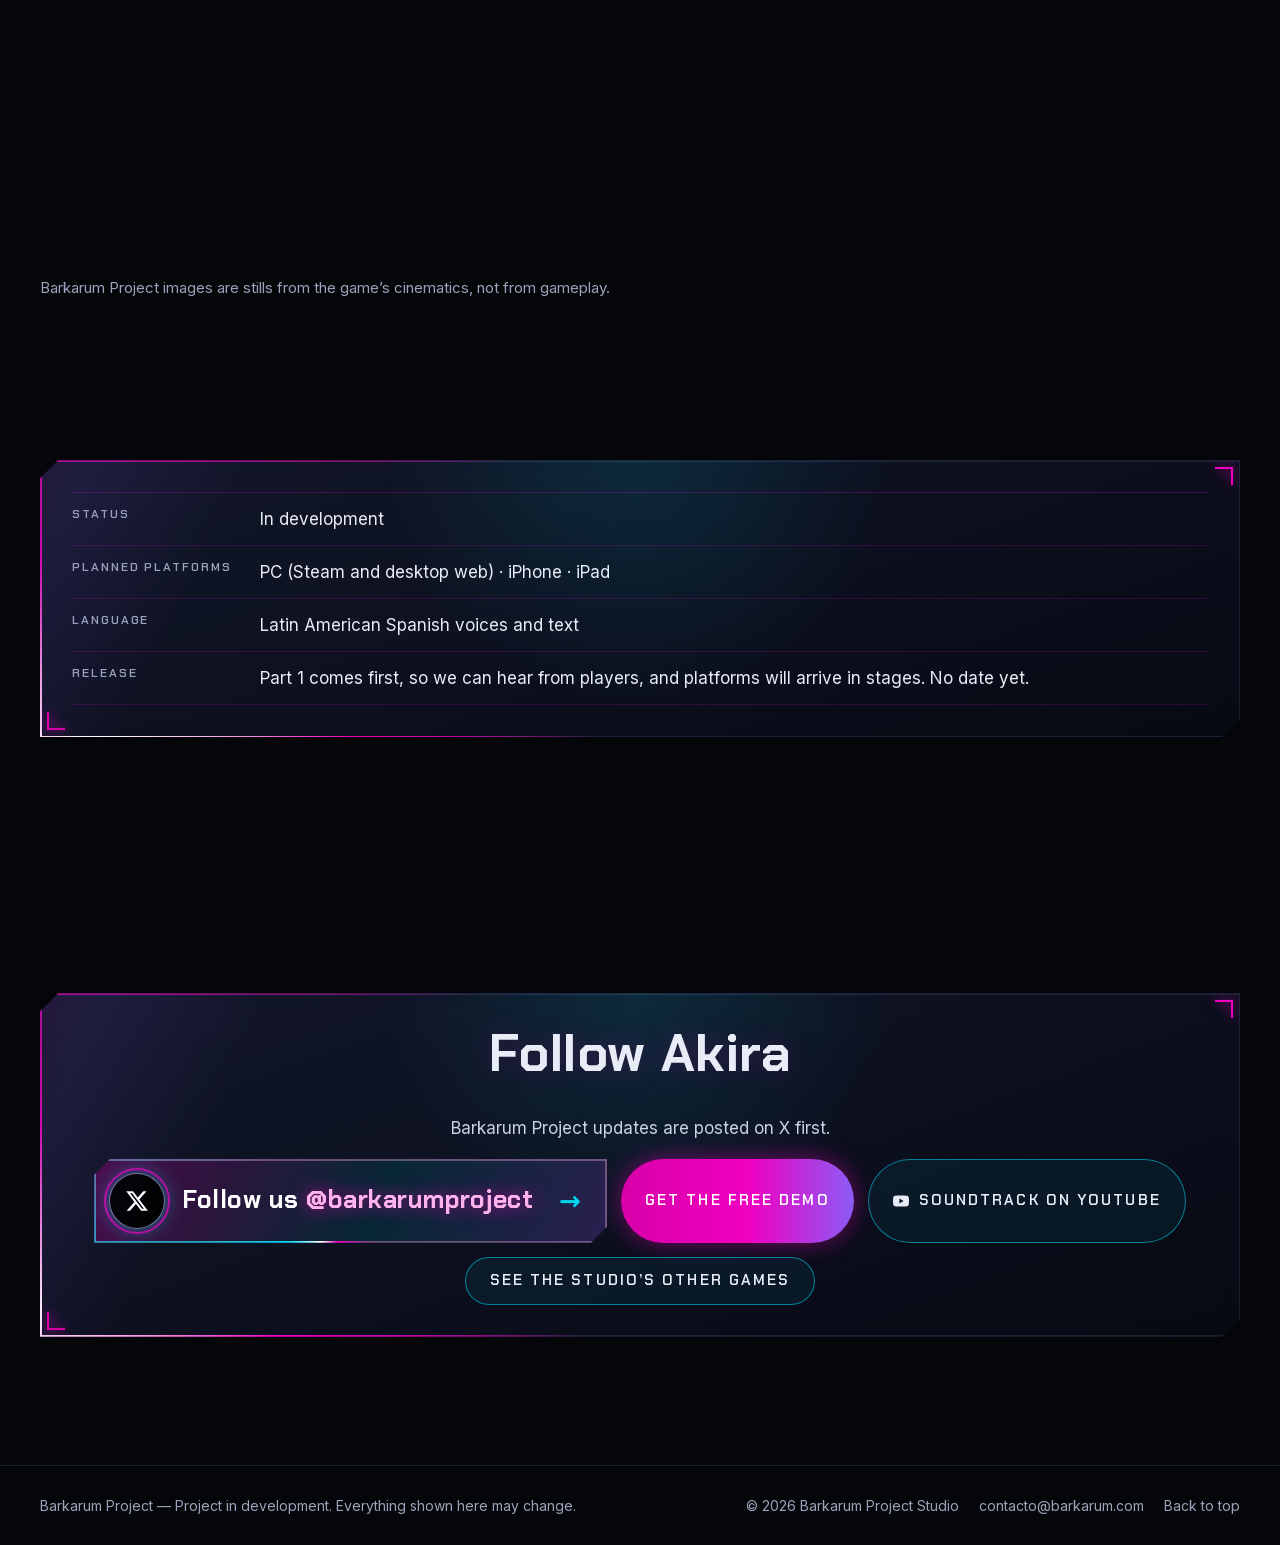
==== commit c26de270: "Barkarum Project: sección «Las cuatro» con los 5 Shorts verticales Co-Authored-By: Claude Opus 5.5 <" ====
--- a/barkarum-project/index.html
+++ b/barkarum-project/index.html
@@ -29,6 +29,7 @@
 <script src="../js/i18n.js" defer></script>
 <script src="../js/holo.js" defer></script>
 <script src="../js/yt-video.js" defer></script>
+<script src="../js/bp-shorts.js" defer></script>
 </head>
 <body class="page-bp">
 <canvas id="energy" aria-hidden="true" data-colors="240,0,192|0,216,240|139,92,246"></canvas>
@@ -63,6 +64,7 @@
       <a href="#mision-01" data-i18n="bp.nav.film">Misión 01</a>
       <a href="#mision-02" data-i18n="bp.nav.battle">Misión 02</a>
       <a href="#coloso" data-i18n="bp.nav.colossus">Coloso</a>
+      <a href="#las-cuatro" data-i18n="bp.nav.shorts">Las cuatro</a>
       <a href="#jugabilidad" data-i18n="bp.nav.play">Cómo se juega</a>
       <a href="#akira">Akira</a>
       <a href="#arsenal" data-i18n="bp.nav.arsenal">Arsenal</a>
@@ -193,10 +195,52 @@
     </div>
   </section>
 
+  <!-- Las cuatro en vertical: los Shorts de arte nuevo de Akira, Rei, Kaede y Yumi (kit-youtube-03-animatica-m01) -->
+  <section class="section" id="las-cuatro">
+    <div class="wrap">
+      <p class="eyebrow reveal"><span>05</span> <span data-i18n="bp.shorts.eyebrow">Las cuatro · En vertical</span></p>
+      <h2 class="reveal" data-i18n="bp.shorts.title">Cada una, a su manera.</h2>
+      <p class="bp-film-lead reveal" data-i18n="bp.shorts.lead">Akira, Rei, Kaede y Yumi, cada una con su armadura y su arma de energía, en cinco videos cortos hechos para verse en el teléfono, con la música de la Misión 01.</p>
+      <div class="bp-shorts reveal" role="region" tabindex="0" aria-label="Videos verticales de Akira, Rei, Kaede y Yumi" data-i18n-aria="bp.shorts.aria">
+          <figure class="bp-short">
+            <video controls preload="none" playsinline width="720" height="1280" poster="../img/bp-short-akira.webp" aria-label="Video vertical: Akira abre los ojos en la oscuridad, sella los datos con un candado de código, se cierra su armadura y dispara su rifle de energía." data-i18n-aria="bp.shorts.a1">
+              <source src="../media/barkarum-project/short-akira.mp4" type="video/mp4">
+            </video>
+            <figcaption><strong>Akira</strong> <span data-i18n="bp.shorts.c1">Candado de código</span></figcaption>
+          </figure>
+          <figure class="bp-short">
+            <video controls preload="none" playsinline width="720" height="1280" poster="../img/bp-short-rei.webp" aria-label="Video vertical: Rei alinea la mira, encajan sus hombreras, dispara sin fallar y sonríe detrás del visor." data-i18n-aria="bp.shorts.a2">
+              <source src="../media/barkarum-project/short-rei.mp4" type="video/mp4">
+            </video>
+            <figcaption><strong>Rei</strong> <span data-i18n="bp.shorts.c2">En la mira</span></figcaption>
+          </figure>
+          <figure class="bp-short">
+            <video controls preload="none" playsinline width="720" height="1280" poster="../img/bp-short-kaede.webp" aria-label="Video vertical: Kaede suelda una placa entre chispas doradas, se pone el guantelete y dispara su cañón pesado." data-i18n-aria="bp.shorts.a3">
+              <source src="../media/barkarum-project/short-kaede.mp4" type="video/mp4">
+            </video>
+            <figcaption><strong>Kaede</strong> <span data-i18n="bp.shorts.c3">Hecho a mano</span></figcaption>
+          </figure>
+          <figure class="bp-short">
+            <video controls preload="none" playsinline width="720" height="1280" poster="../img/bp-short-yumi.webp" aria-label="Video vertical: El dron de Yumi se eleva y escanea, se cierran sus botas y dispara sus dos subfusiles verdes." data-i18n-aria="bp.shorts.a4">
+              <source src="../media/barkarum-project/short-yumi.mp4" type="video/mp4">
+            </video>
+            <figcaption><strong>Yumi</strong> <span data-i18n="bp.shorts.c4">El dron cubre el flanco</span></figcaption>
+          </figure>
+          <figure class="bp-short">
+            <video controls preload="none" playsinline loop width="720" height="1280" poster="../img/bp-short-las-cuatro.webp" aria-label="Video vertical: Akira, Rei, Kaede y Yumi en la compuerta del hangar, bajo la lluvia, listas para salir." data-i18n-aria="bp.shorts.a5">
+              <source src="../media/barkarum-project/short-las-cuatro.mp4" type="video/mp4">
+            </video>
+            <figcaption><strong data-i18n="bp.shorts.n5">Las cuatro</strong> <span data-i18n="bp.shorts.c5">En bucle</span></figcaption>
+          </figure>
+      </div>
+      <p class="bp-shorts-note"><span class="chip chip-art" data-i18n="common.cine">Arte de cinemática</span> <span data-i18n="bp.shorts.note">No son capturas del juego: es arte de cinemática.</span> <span class="bp-shorts-hint" data-i18n="bp.shorts.hint">Desliza para ver los cinco.</span></p>
+    </div>
+  </section>
+
   <!-- Cómo se juega -->
   <section class="section" id="jugabilidad">
     <div class="wrap">
-      <p class="eyebrow reveal"><span>05</span> <span data-i18n="bp.play_title">Cómo se juega</span></p>
+      <p class="eyebrow reveal"><span>06</span> <span data-i18n="bp.play_title">Cómo se juega</span></p>
       <h2 class="reveal" data-i18n="bp.play_h">Corre, apunta y esquiva en un mundo monumental.</h2>
       <ul class="bp-features" role="list">
         <li class="holo holo-pad holo-magenta reveal" data-tilt><strong data-i18n="bp.f1_t">Ataques que se leen</strong><span data-i18n="bp.f1_d">Cada ataque avisa antes de golpear y llega alto o bajo: te agachas o saltas.</span><div class="holo-sheen"></div></li>
@@ -227,7 +271,7 @@
   <!-- Akira en 3D -->
   <section class="section" id="akira">
     <div class="wrap">
-      <p class="eyebrow reveal"><span>06</span> <span data-i18n="bp.akira_eyebrow">La protagonista</span></p>
+      <p class="eyebrow reveal"><span>07</span> <span data-i18n="bp.akira_eyebrow">La protagonista</span></p>
       <h2 class="reveal" data-i18n="bp.akira_h">Akira, en 3D.</h2>
       <p class="bp-lead reveal" data-i18n="bp.akira_lead">Gira el modelo con el dedo o el mouse.</p>
       <div class="bp-solo">
@@ -251,7 +295,7 @@
   <!-- Arsenal en 3D -->
   <section class="section" id="arsenal">
     <div class="wrap">
-      <p class="eyebrow reveal"><span>07</span> <span data-i18n="bp.nav.arsenal">Arsenal</span></p>
+      <p class="eyebrow reveal"><span>08</span> <span data-i18n="bp.nav.arsenal">Arsenal</span></p>
       <h2 class="reveal" data-i18n="bp.arsenal_h">Un arsenal que crece.</h2>
       <div class="weapons">
         <article class="holo holo-magenta weapon reveal" data-tilt>
@@ -283,7 +327,7 @@
   <section class="reel" id="galeria" aria-labelledby="bp-gal-title">
     <div class="reel-sticky">
       <div class="wrap">
-        <p class="eyebrow"><span>08</span> <span data-i18n="bp.nav.gallery">Galería</span></p>
+        <p class="eyebrow"><span>09</span> <span data-i18n="bp.nav.gallery">Galería</span></p>
         <h2 id="bp-gal-title" data-i18n="bp.gal_h">Un futuro monumental.</h2>
       </div>
       <div class="reel-scene">
@@ -311,7 +355,7 @@
   <!-- Datos -->
   <section class="section" id="datos">
     <div class="wrap">
-      <p class="eyebrow reveal"><span>09</span> <span data-i18n="bp.facts_eyebrow">Ficha</span></p>
+      <p class="eyebrow reveal"><span>10</span> <span data-i18n="bp.facts_eyebrow">Ficha</span></p>
       <div class="holo holo-pad holo-magenta reveal" data-tilt>
         <dl class="facts">
           <div><dt data-i18n="bp.k_status">Estado</dt><dd data-i18n="common.dev">En desarrollo</dd></div>
--- a/css/bp.css
+++ b/css/bp.css
@@ -71,3 +71,20 @@
 .bp-film { margin: clamp(22px, 3vw, 34px) 0 0; }
 .bp-film video { display: block; width: 100%; height: auto; aspect-ratio: 16 / 9; background: #000; }
 .bp-film-cap { display: flex; flex-wrap: wrap; align-items: center; gap: 10px 14px; padding: 14px 18px; font-size: 14px; color: var(--muted); }
+
+/* Las cuatro en vertical: cinco Shorts de 9:16 en una fila que se desliza en pantallas angostas */
+.bp-shorts { --gap: clamp(12px, 1.6vw, 18px); display: grid; grid-auto-flow: column; grid-auto-columns: calc((100% - 4 * var(--gap)) / 5); gap: var(--gap); margin-top: clamp(22px, 3vw, 34px); padding-bottom: 10px; overflow-x: auto; overscroll-behavior-x: contain; scroll-snap-type: x mandatory; scrollbar-color: rgba(240, 0, 192, .4) transparent; }
+.bp-shorts:focus-visible { outline: 2px solid var(--pink); outline-offset: 6px; border-radius: 6px; }
+.bp-short { margin: 0; scroll-snap-align: start; }
+.bp-short video { display: block; width: 100%; height: auto; aspect-ratio: 9 / 16; object-fit: cover; background: #000; border: 1px solid rgba(240, 0, 192, .3); border-radius: 14px; box-shadow: 0 18px 36px rgba(0, 0, 0, .55), 0 0 30px rgba(240, 0, 192, .08); }
+.bp-short figcaption { margin-top: 10px; font-size: 14px; line-height: 1.35; color: var(--muted); }
+.bp-short figcaption strong { display: block; font: 600 15px/1.3 var(--display); letter-spacing: .04em; color: var(--text); }
+.bp-shorts-note { display: flex; flex-wrap: wrap; align-items: center; gap: 8px 12px; margin: 12px 0 0; font-size: 14px; color: var(--muted); }
+.bp-shorts-hint { display: none; }
+@media (max-width: 1000px) {
+  .bp-shorts { grid-auto-columns: 30%; margin-inline: calc(-1 * var(--gutter)); padding-inline: var(--gutter); scroll-padding-inline: var(--gutter); }
+  .bp-shorts-hint { display: inline; }
+}
+@media (max-width: 700px) {
+  .bp-shorts { grid-auto-columns: 62%; }
+}
